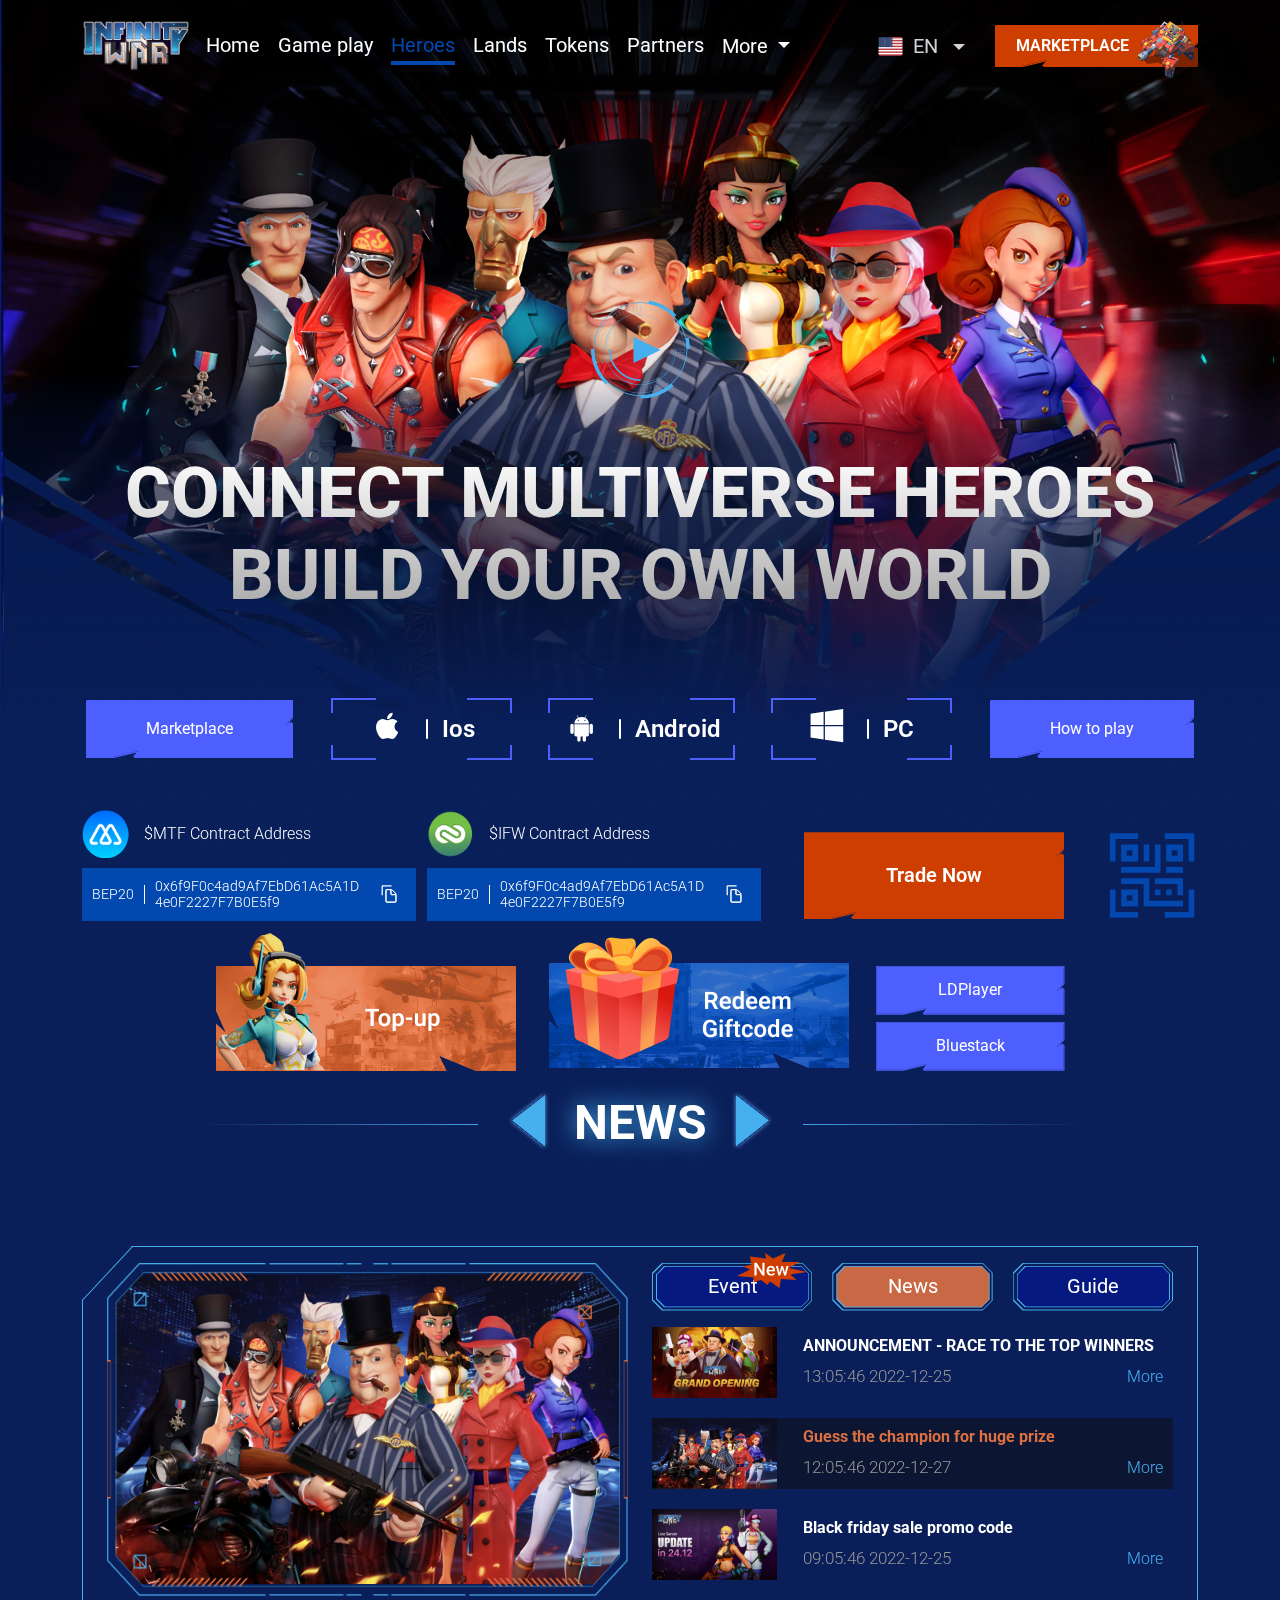
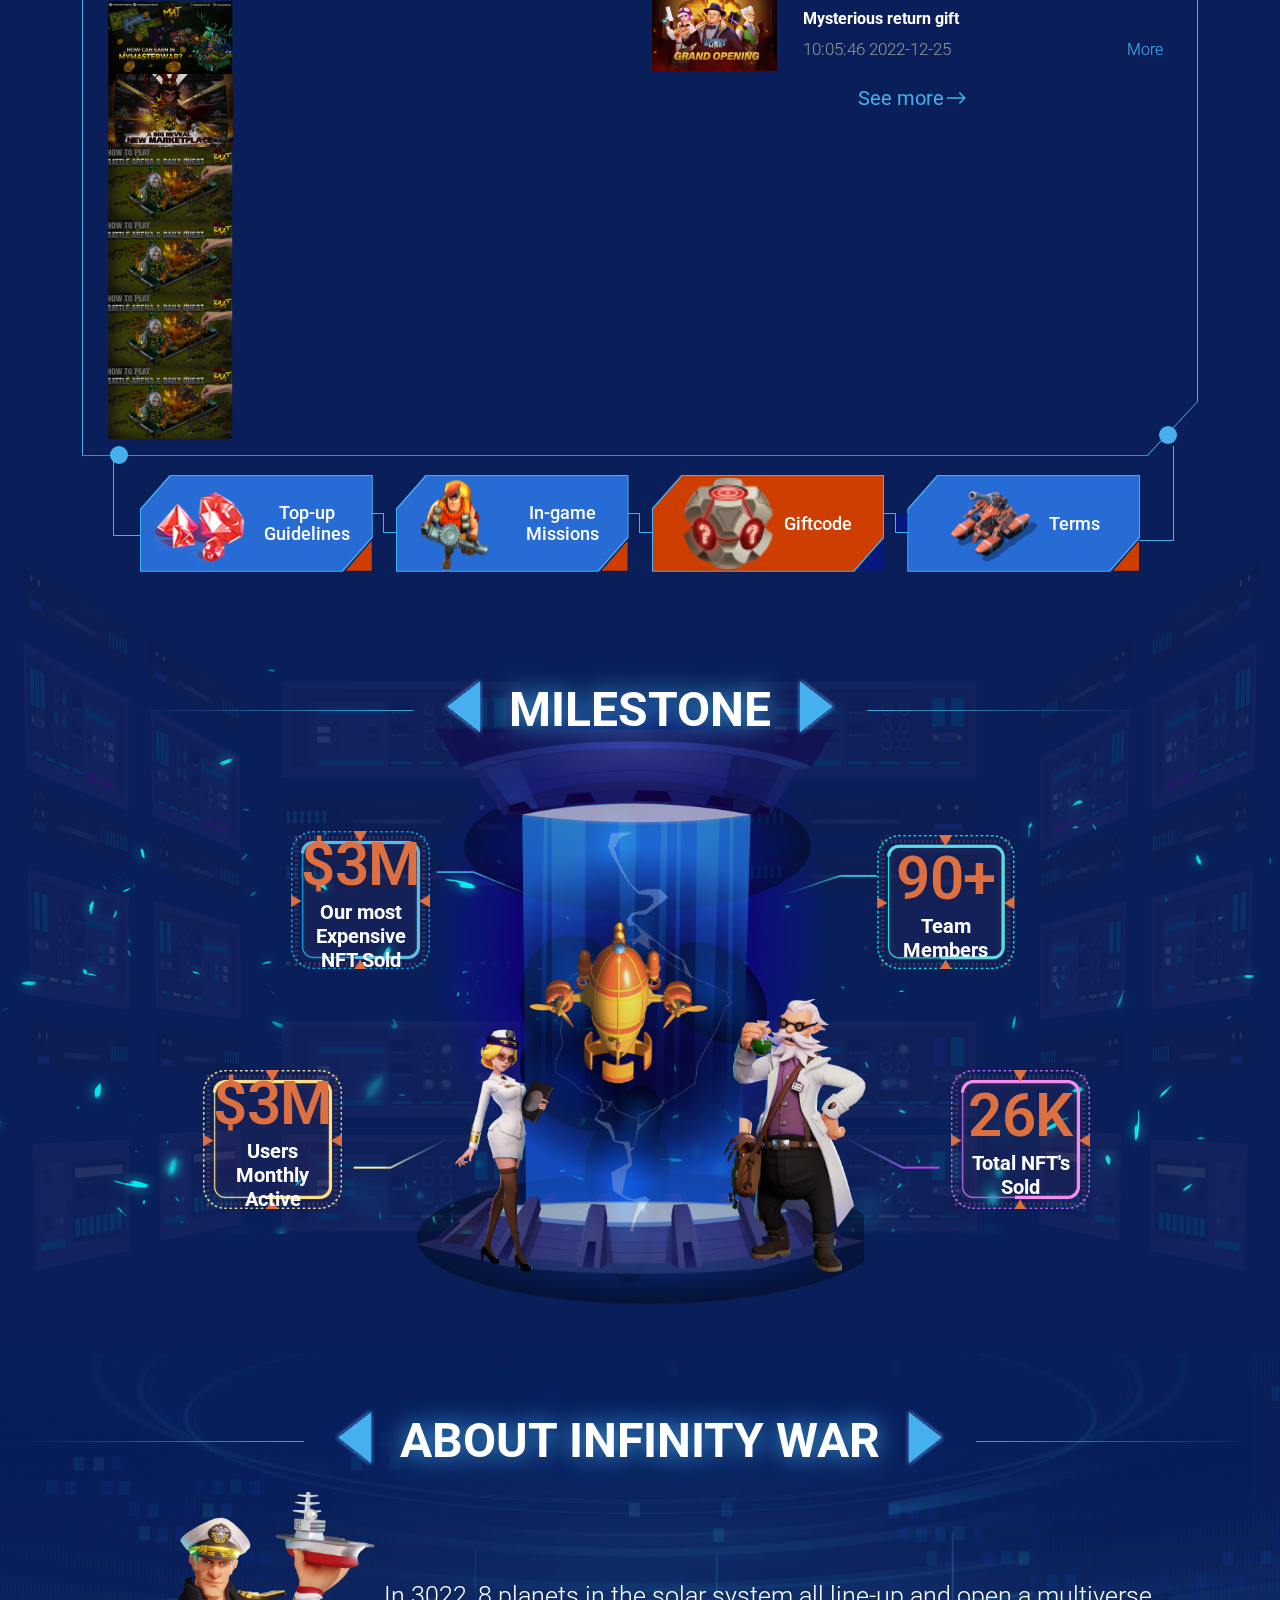
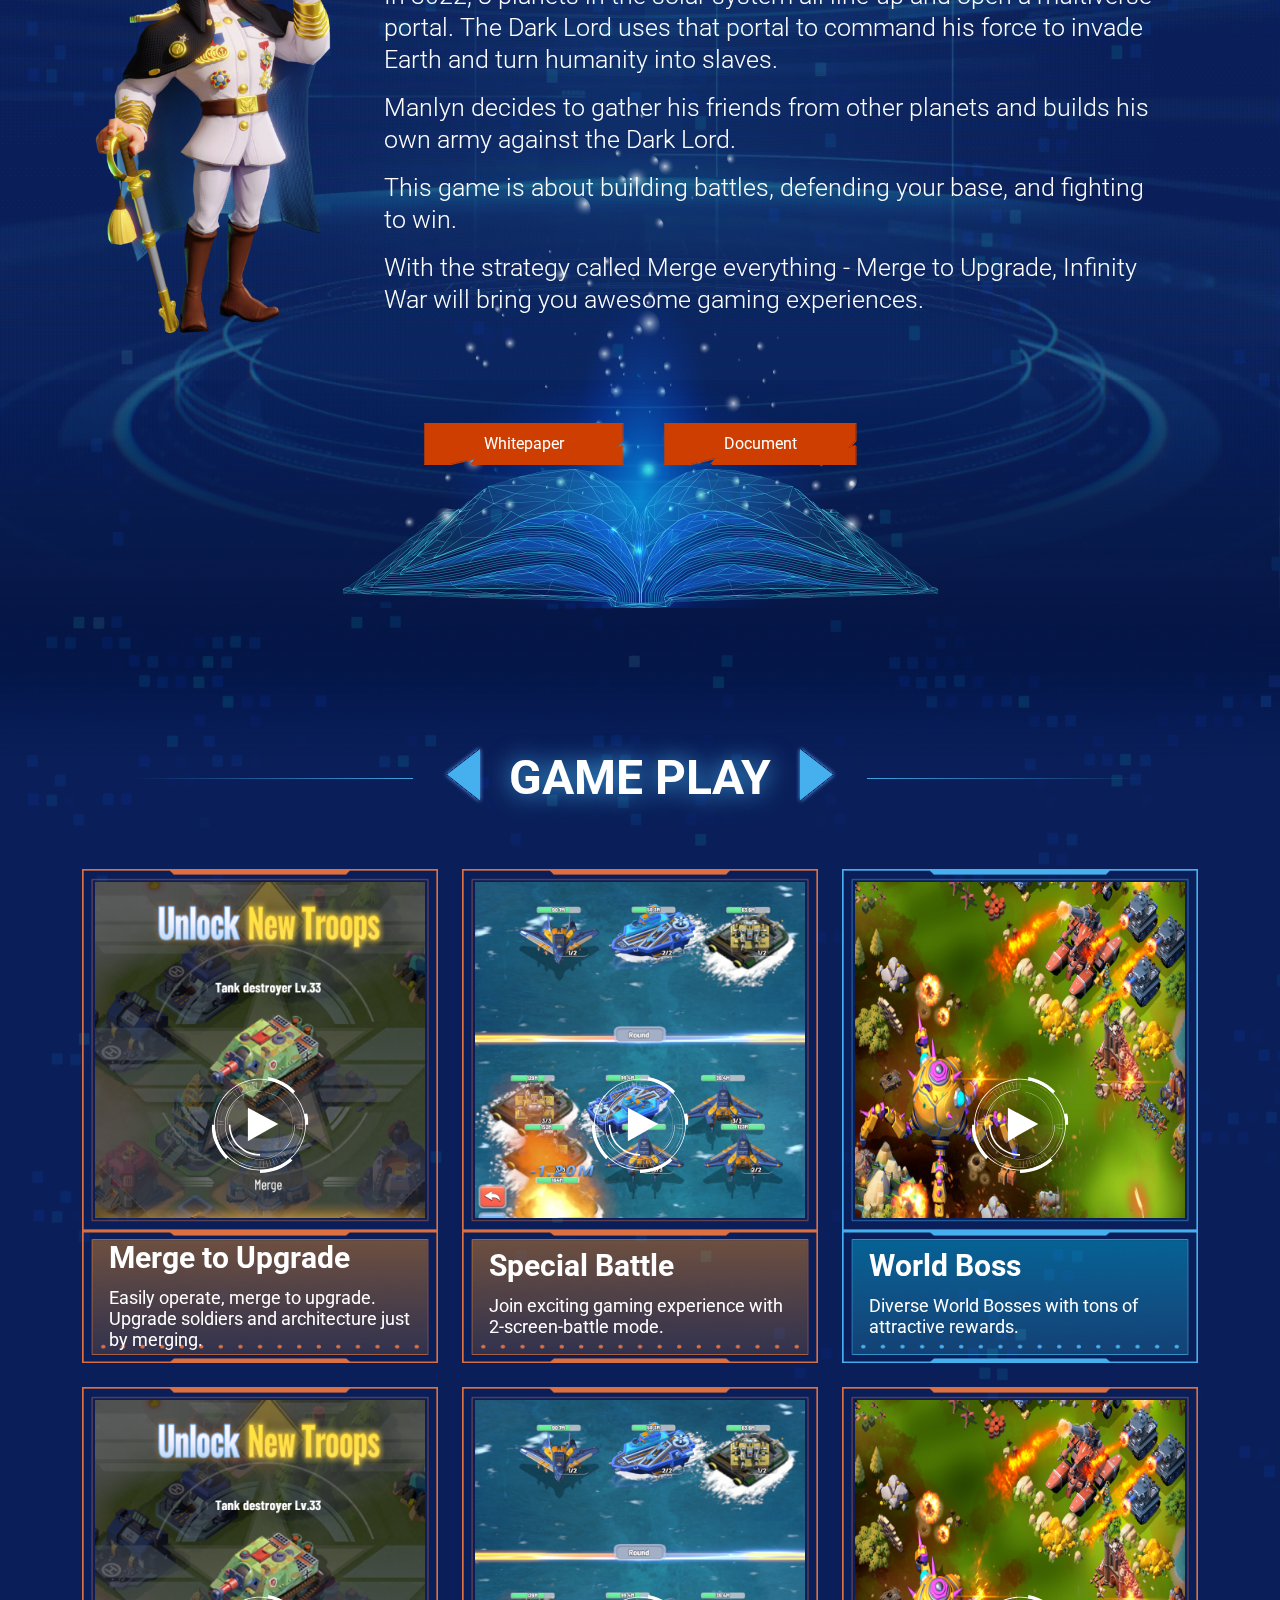
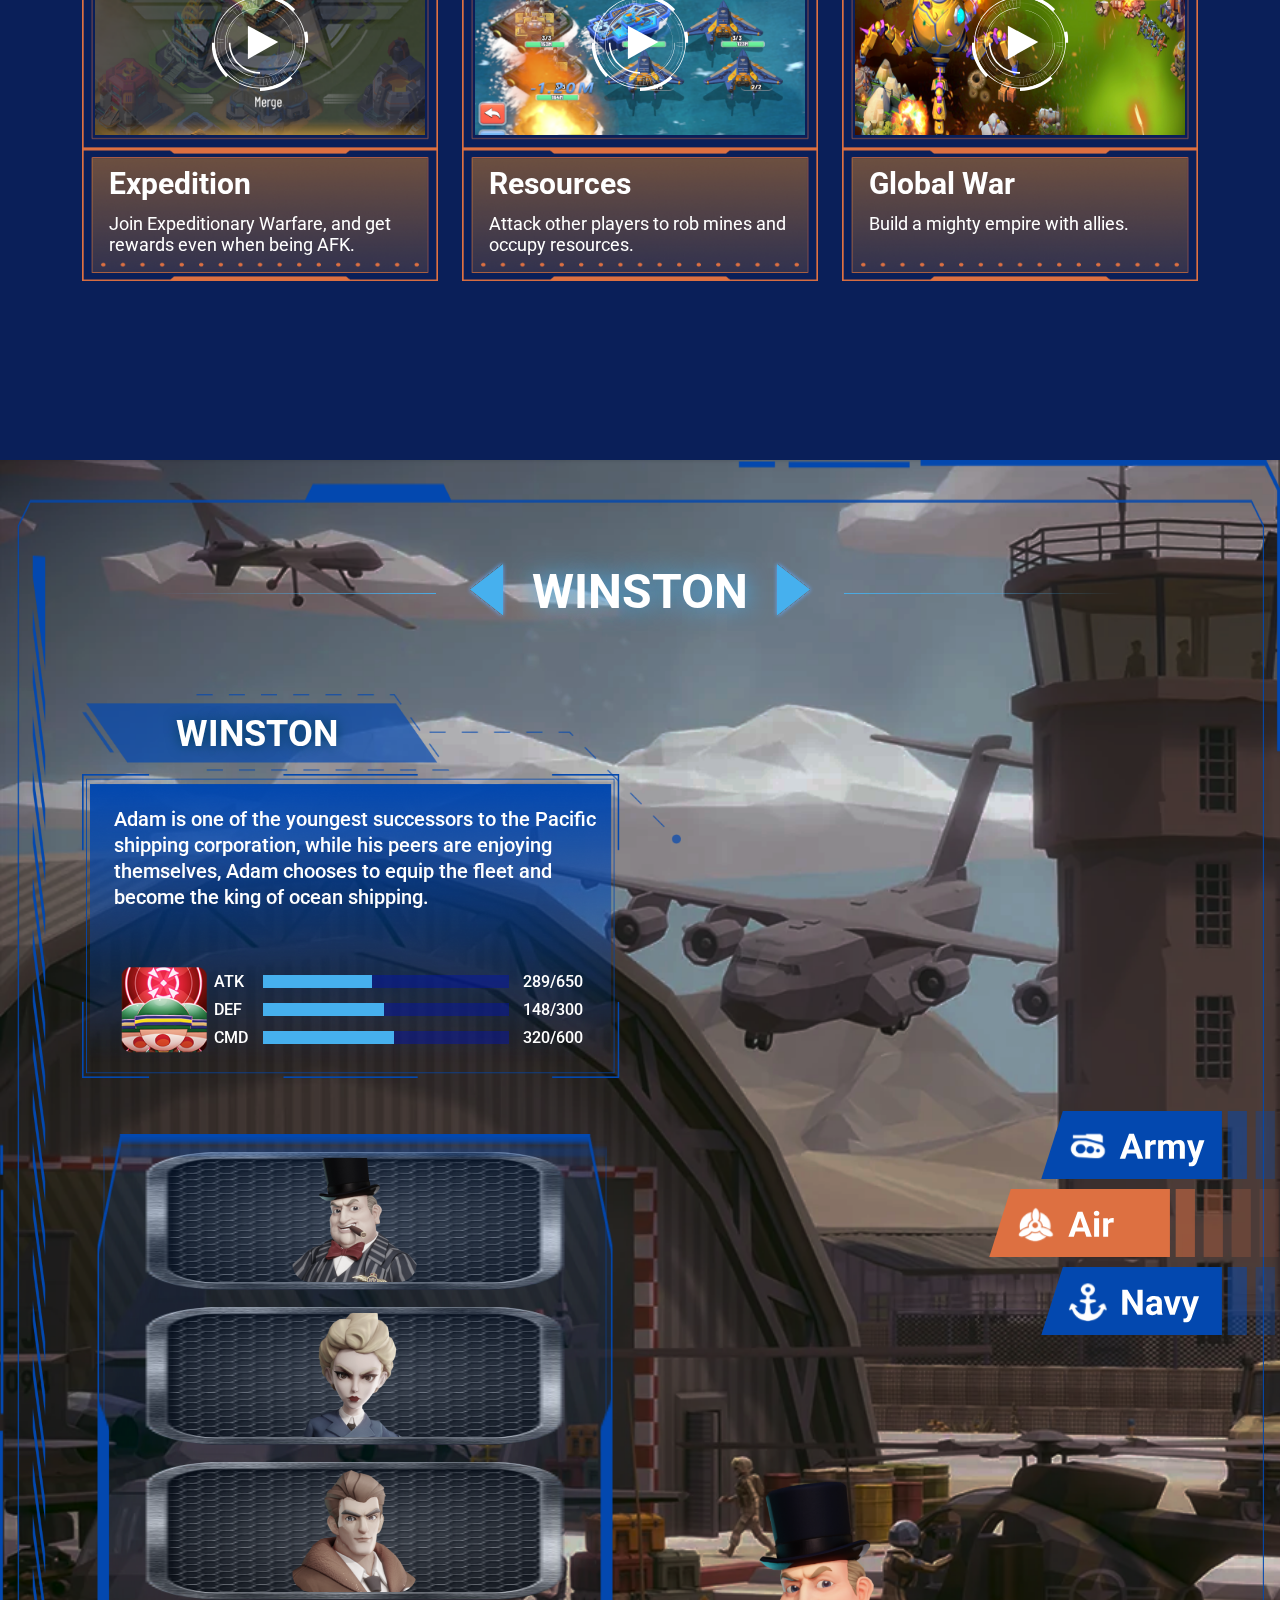
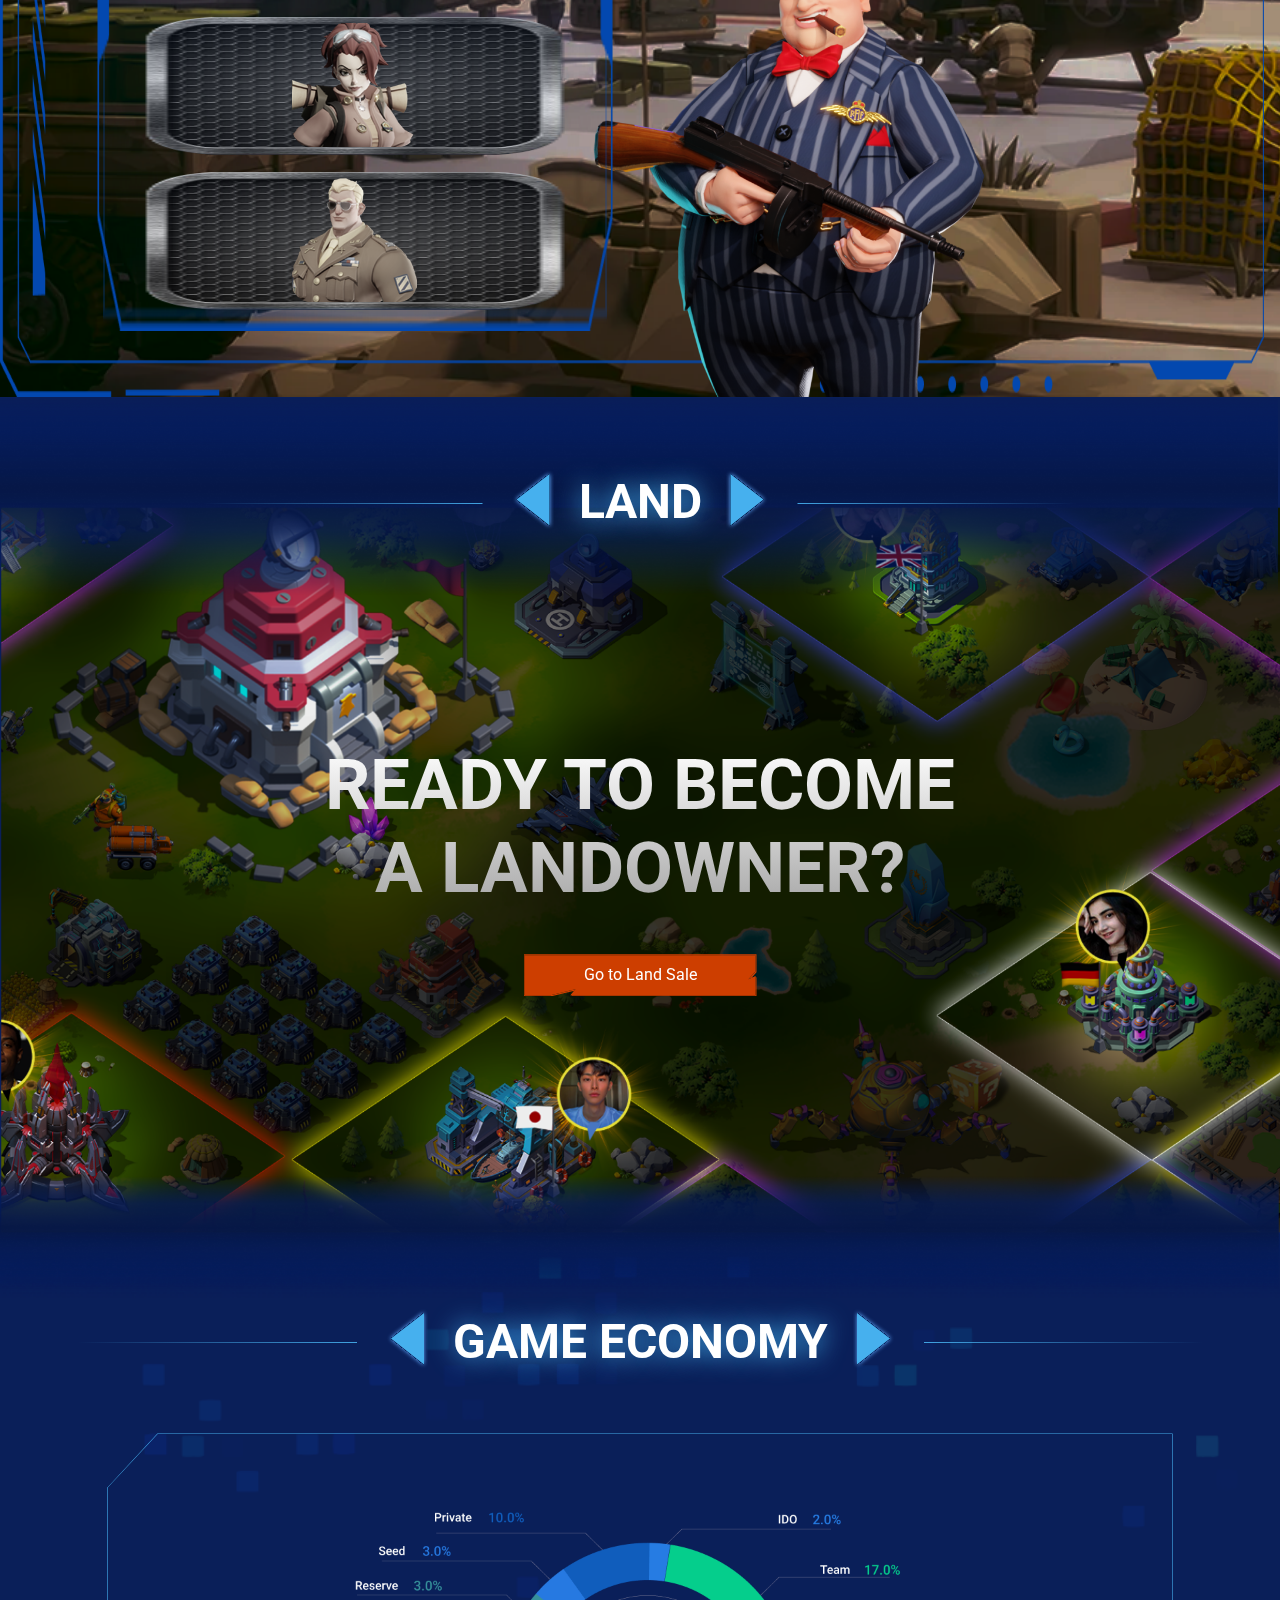
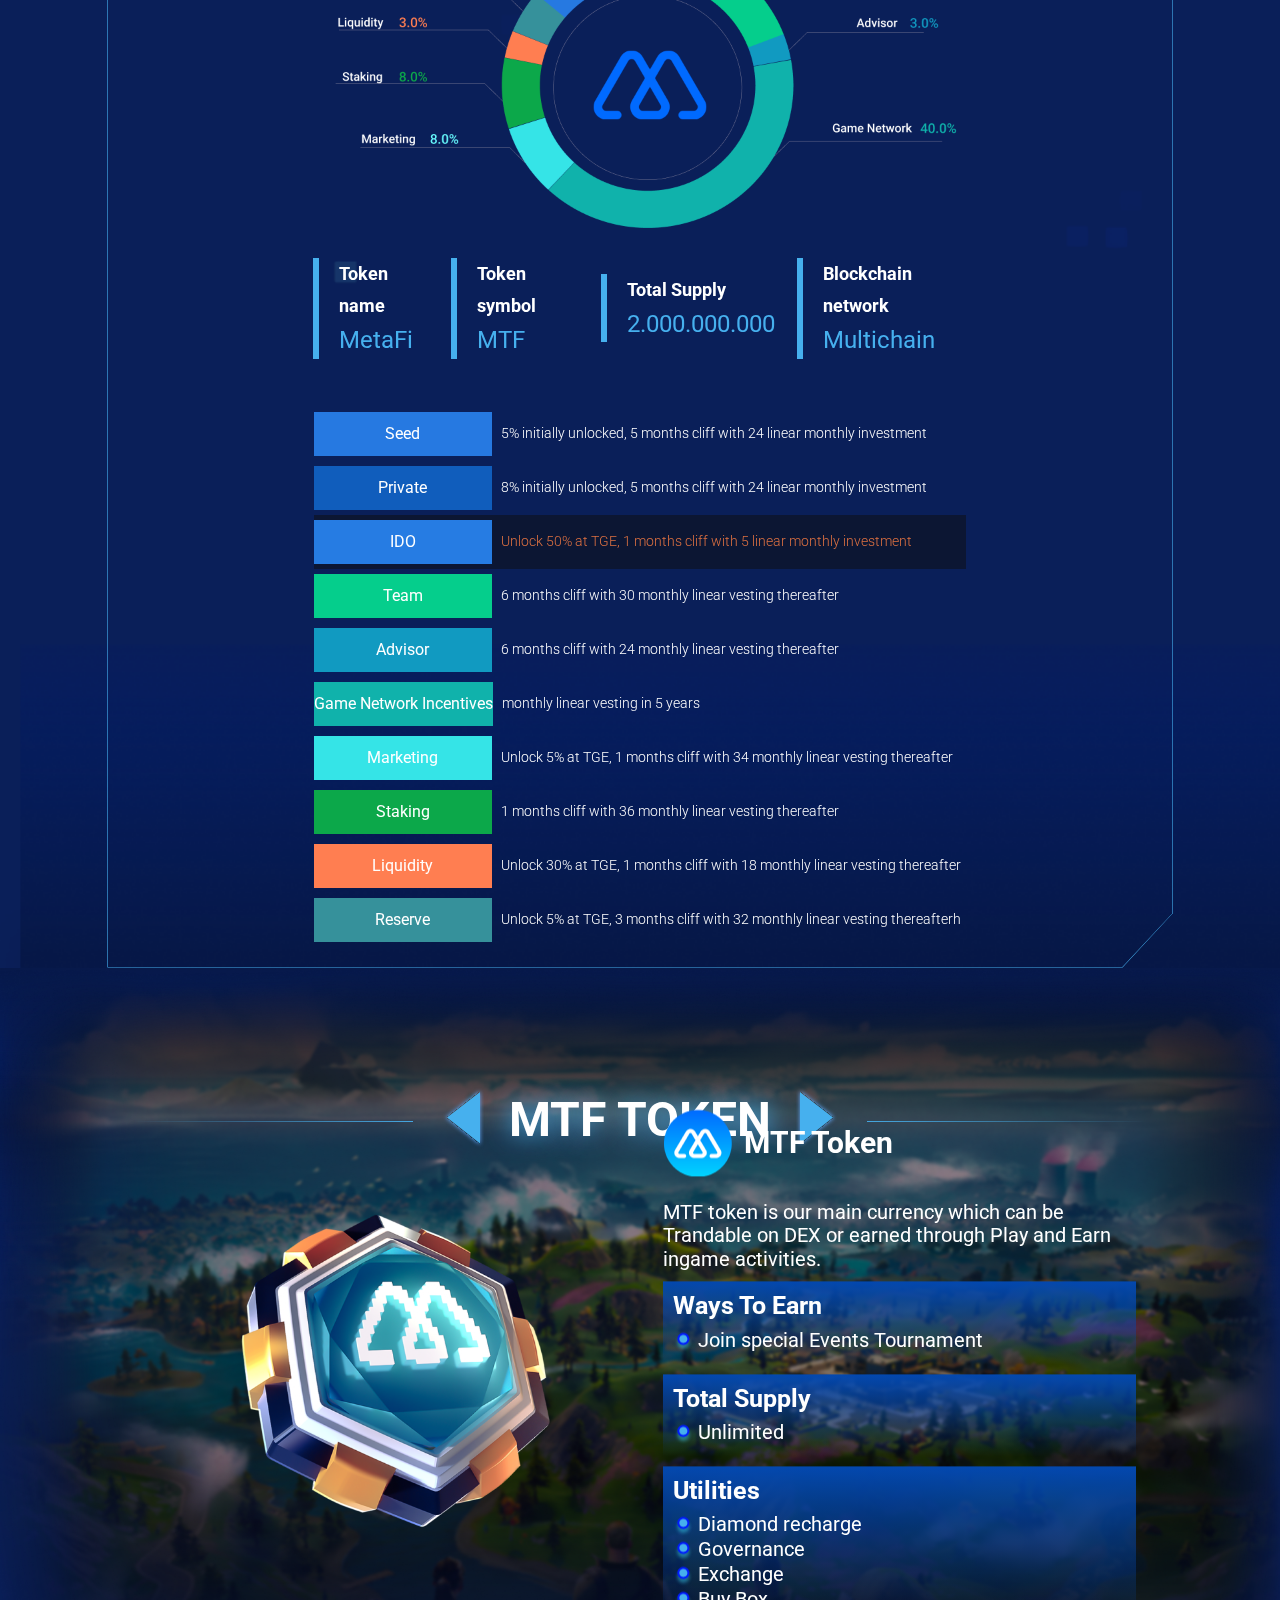
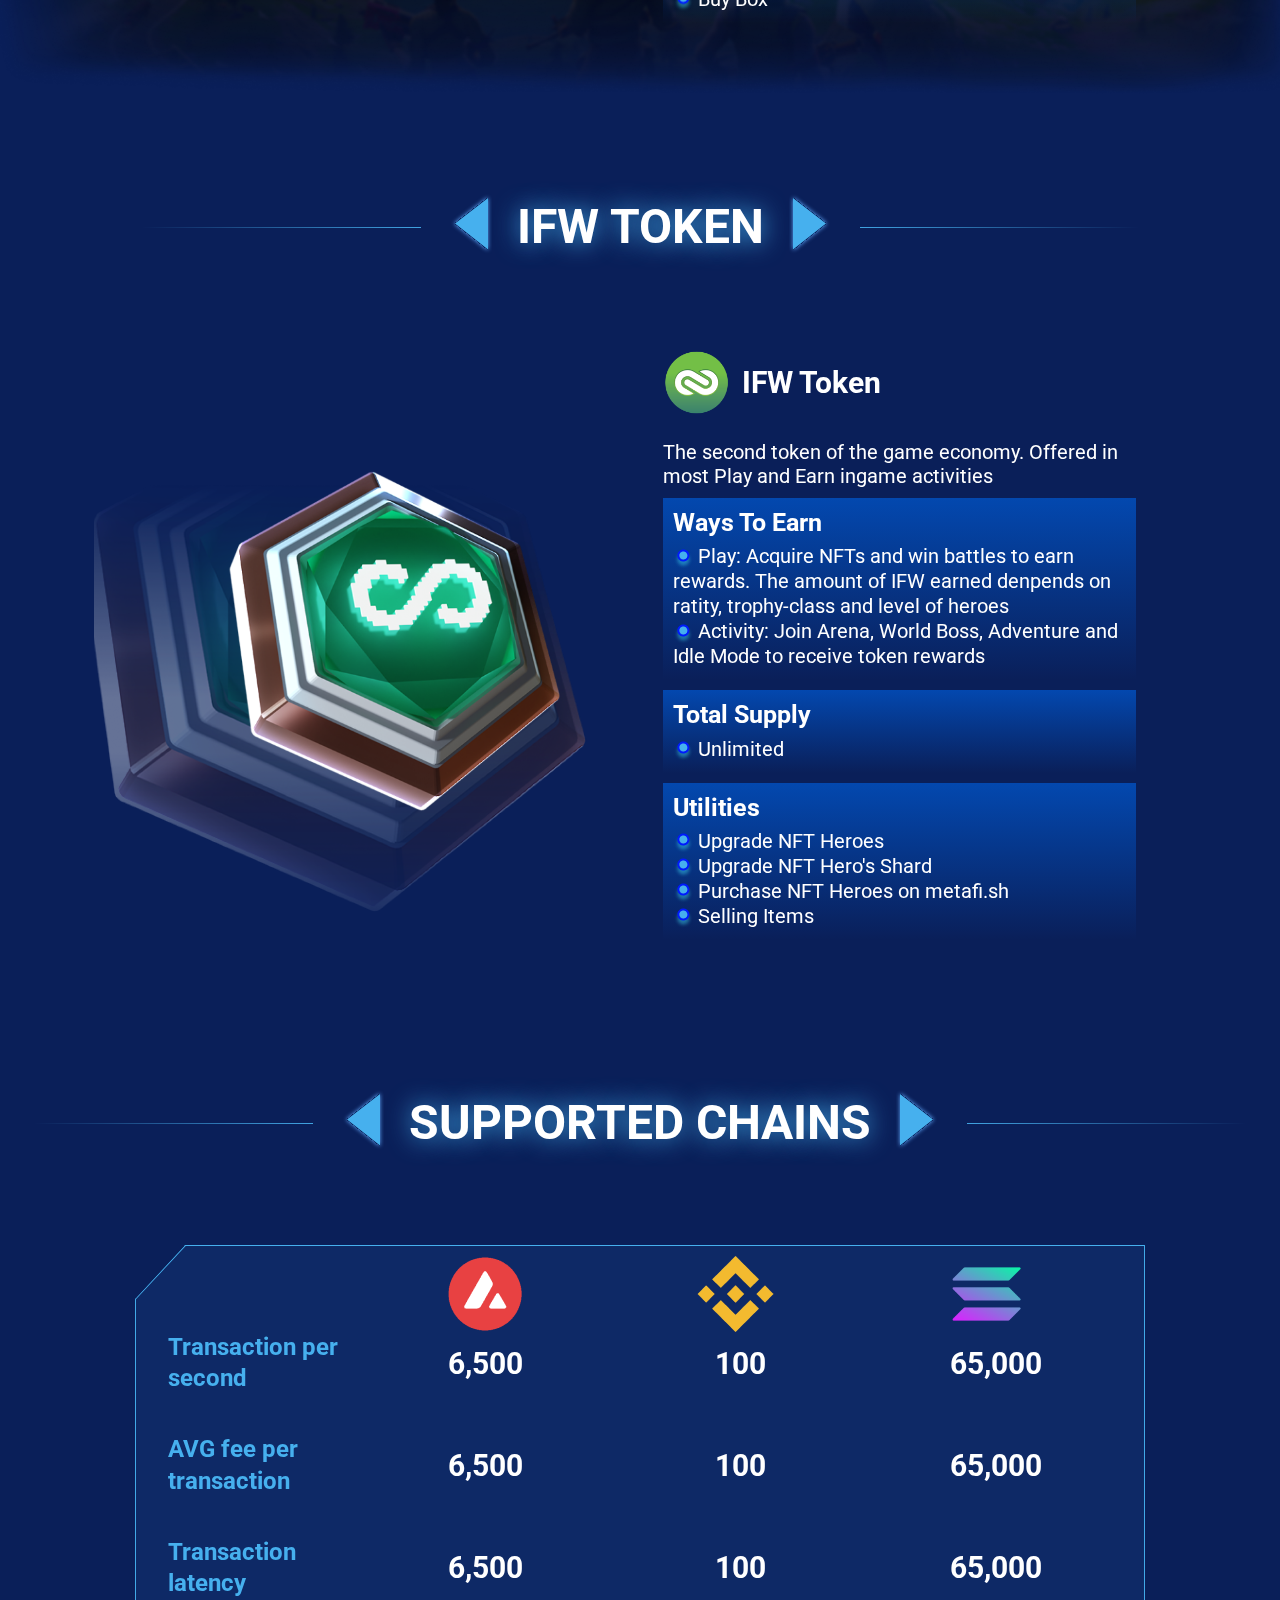
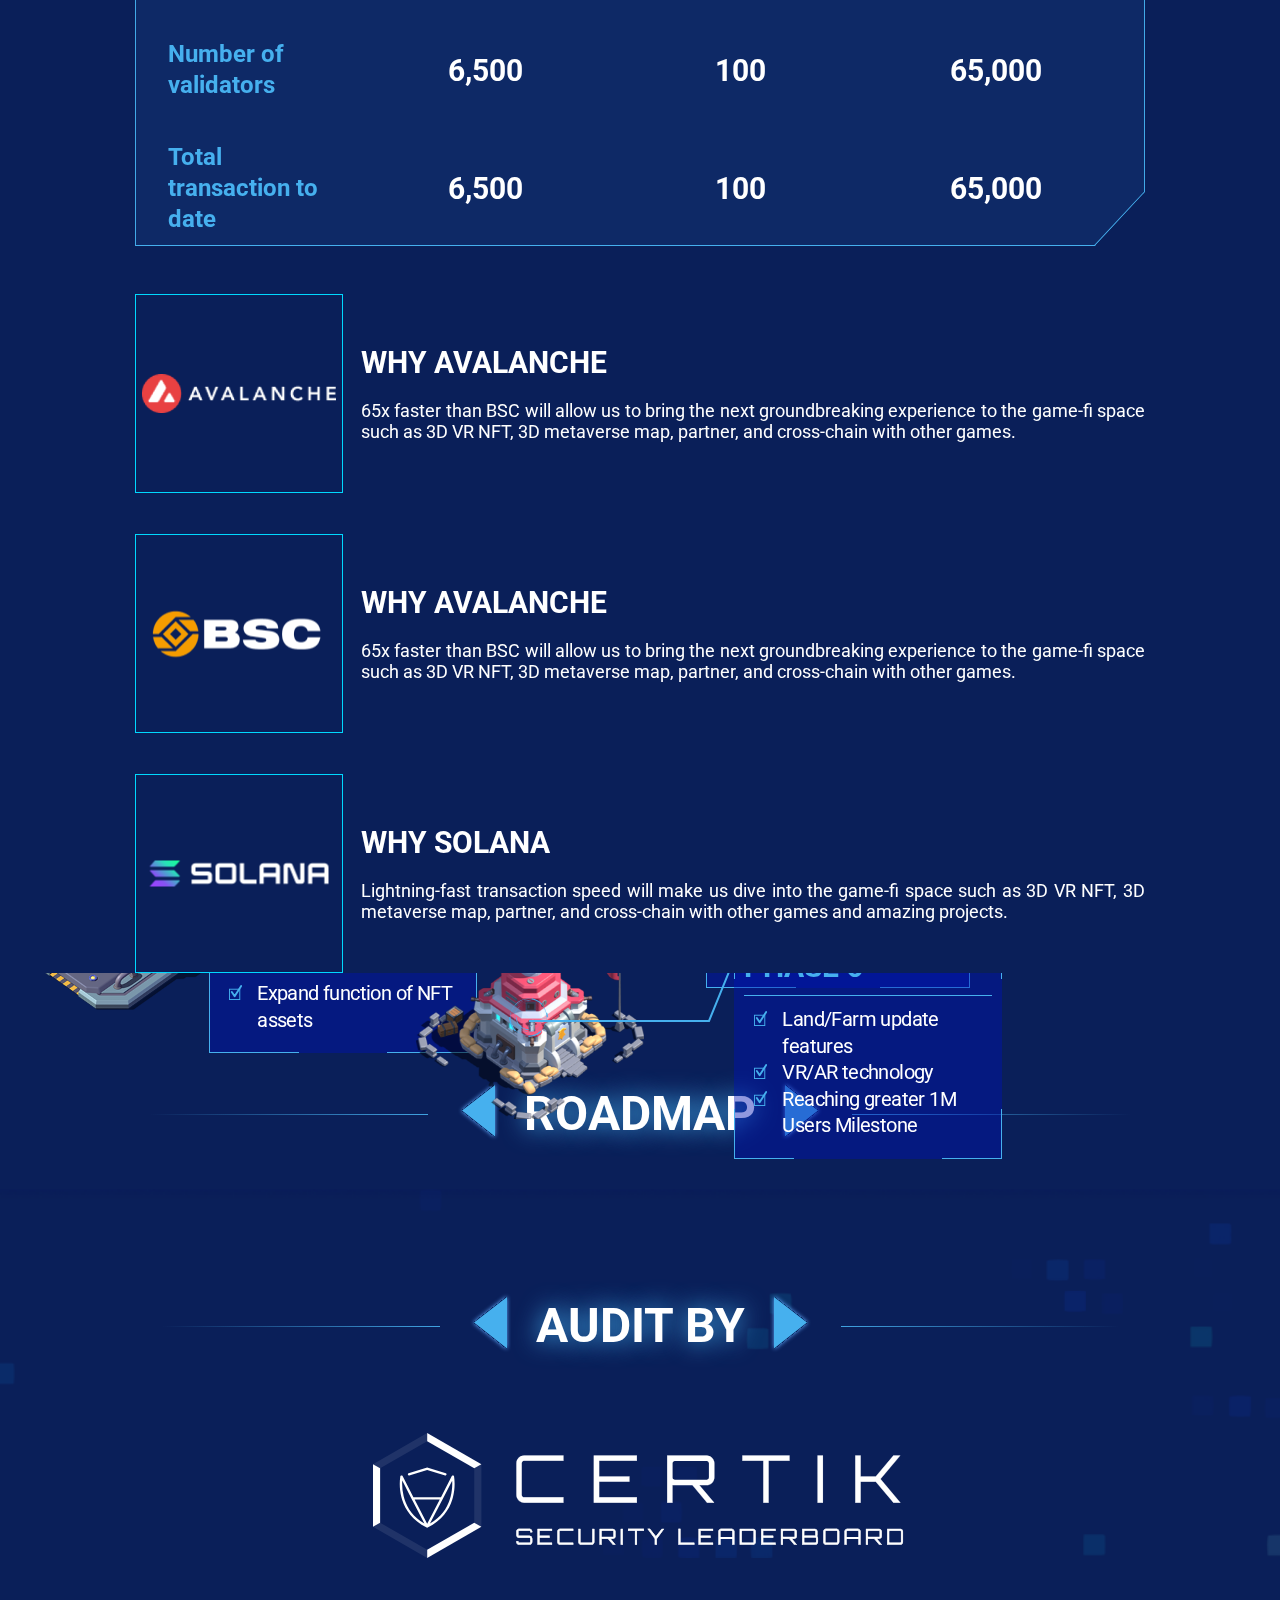
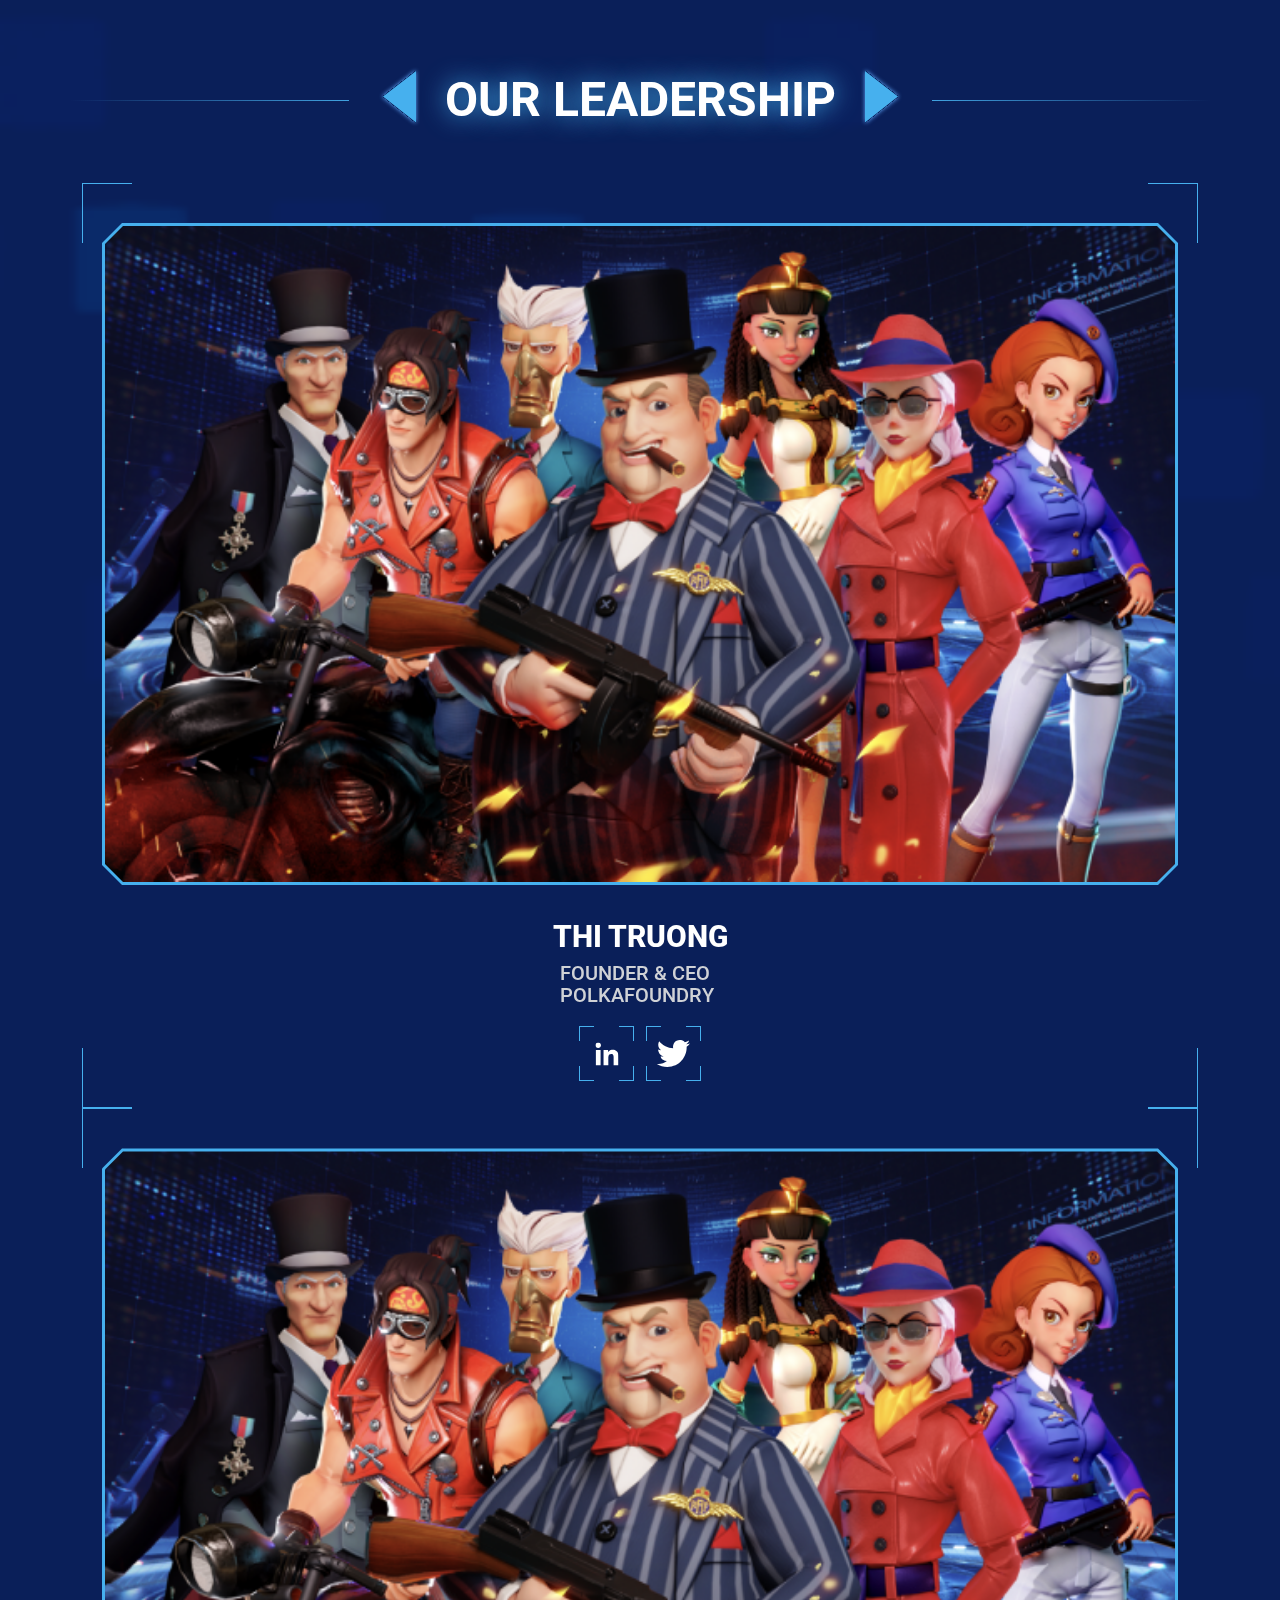
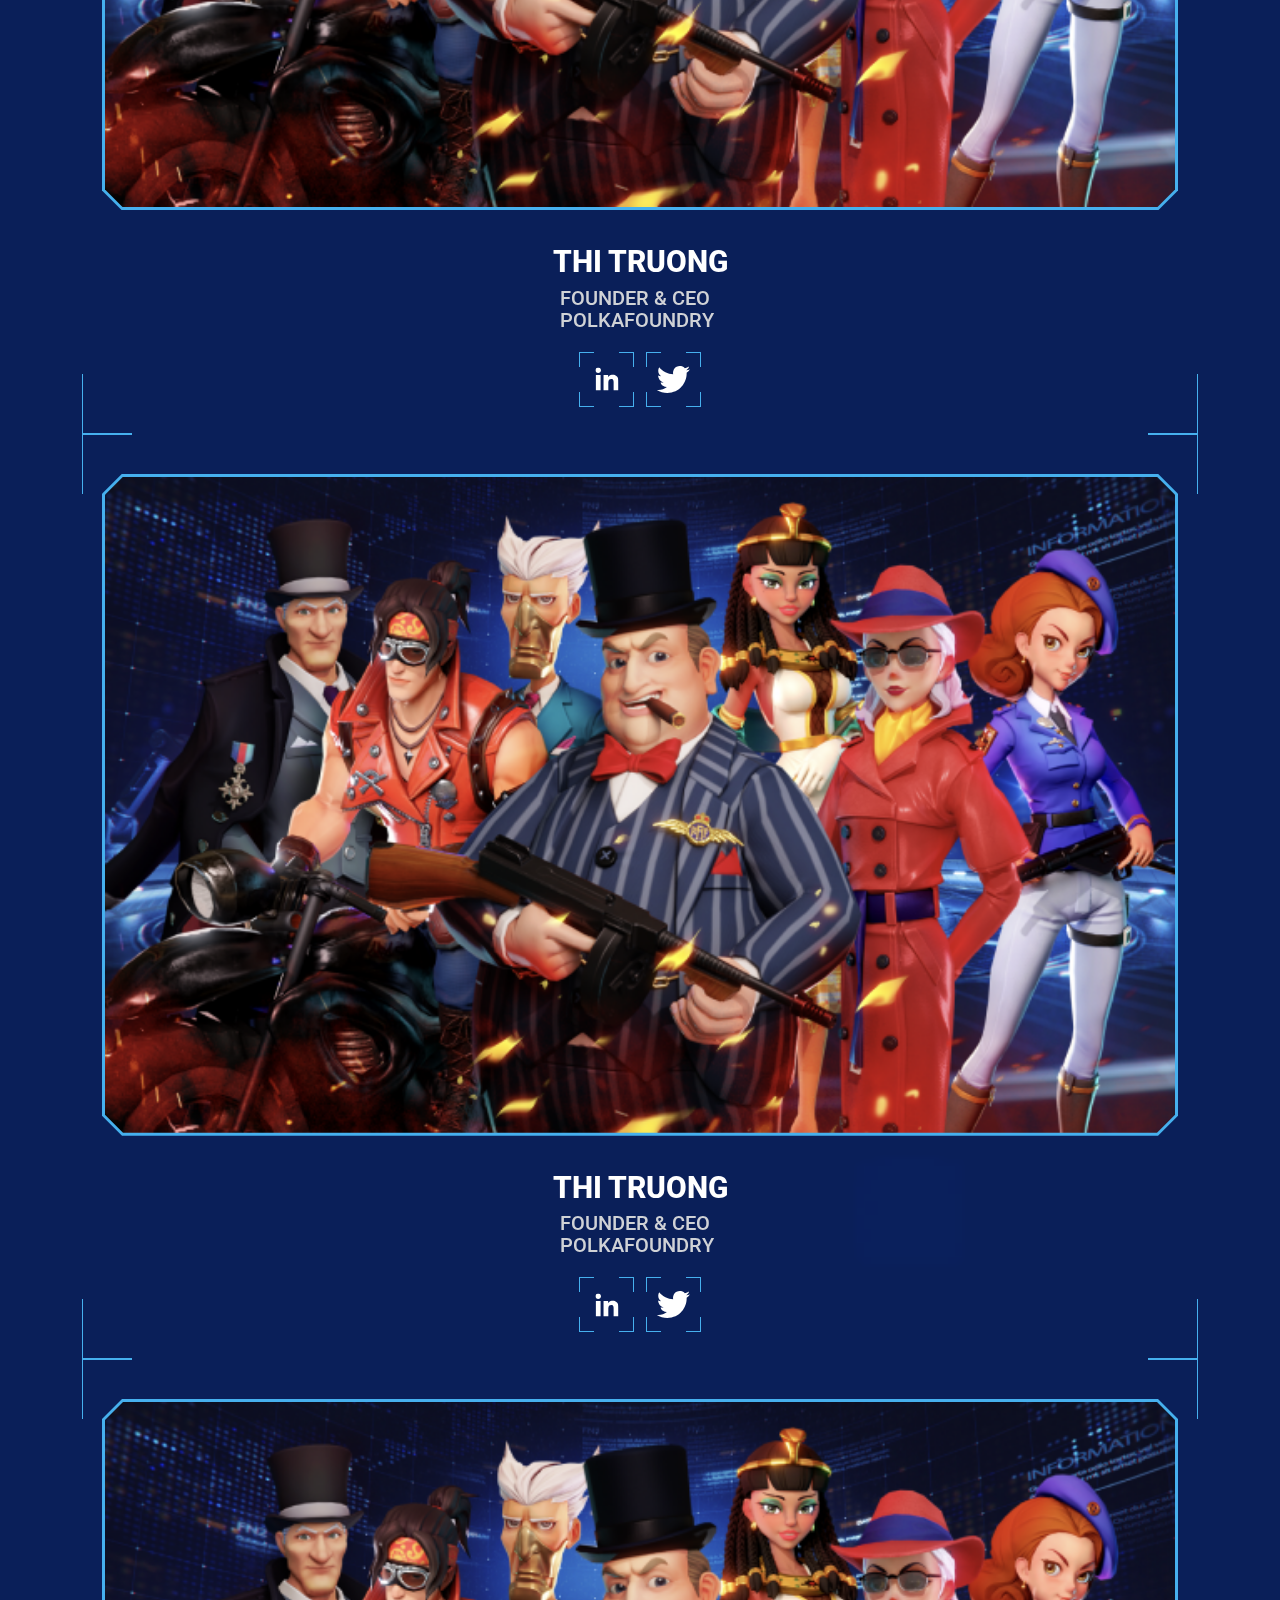
==== website/index.html @ 82a18514 "update" ====
<!DOCTYPE html>
<html lang="en">
  <head>
    <!-- Required meta tags -->
    <meta charset="utf-8" />
    <meta
      name="viewport"
      content="width=device-width, initial-scale=1, shrink-to-fit=no"
    />

    <link rel="icon" href="favicon-32x32.png" />
    <link rel="shortcut icon" href="favicon.ico" type="image/x-icon" />
    <title>Infinity War</title>
    <meta name="theme-color" content="#0041C4" />
    <link
      rel="apple-touch-icon"
      sizes="48x48"
      href="assets/icons/icon-48x48.png"
    />
    <link
      rel="apple-touch-icon"
      sizes="72x72"
      href="assets/icons/icon-72x72.png"
    />
    <link
      rel="apple-touch-icon"
      sizes="96x96"
      href="assets/icons/icon-96x96.png"
    />
    <link
      rel="apple-touch-icon"
      sizes="192x192"
      href="assets/icons/icon-192x192.png"
    />
    <link
      rel="apple-touch-icon"
      sizes="256x256"
      href="assets/icons/icon-256x256.png"
    />
    <link
      rel="apple-touch-icon"
      sizes="384x384"
      href="assets/icons/icon-384x384.png"
    />
    <link
      rel="apple-touch-icon"
      sizes="512x512"
      href="assets/icons/icon-512x512.png"
    />
    <link
      rel="preconnect dns-prefetch"
      href="https://www.google-analytics.com"
    />
    <meta
      property="og:image"
      content="https://infinity-war.vercel.app/preview.png"
    />
    <meta
      name="description"
      content="Connect multiverse heroes Build your own world"
    />
    <meta property="og:title" content="Infinity War" />
    <meta
      property="og:description"
      content="Connect multiverse heroes Build your own world"
    />
    <meta property="og:type" content="website" />
    <meta name="twitter:card" content="summary" />
    <meta name="twitter:creator" content="Infinity War Team" />
    <meta name="twitter:title" content="Infinity War" />
    <meta
      name="twitter:description"
      content="Connect multiverse heroes Build your own world"
    />
    <link
      rel="stylesheet"
      href="https://cdn.jsdelivr.net/npm/bootstrap@5.3.3/dist/css/bootstrap.min.css"
    />
    <link rel="stylesheet" href="assets/plugins/slick/slick.css" />
    <link rel="stylesheet" href="assets/plugins/slick/slick-theme.css" />
    <link rel="stylesheet" href="assets/css/style.css" />
  </head>

  <body data-bs-theme="dark">
    <!-- HEADER -->
    <header class="iw-header">
      <div class="container">
        <div class="iw-header-inner">
          <a href="#" class="iw-header-logo">
            <img src="assets/images/logo.png" alt="Infinitywar" />
          </a>
          <div class="iw-header-menu" id="header-menu">
            <ul>
              <a href="#" class="iw-header-logo">
                <img src="assets/images/logo.png" alt="Infinitywar" />
              </a>
              <li><a href="#">Home</a></li>
              <li><a href="#">Game play</a></li>
              <li><a href="#" class="active">Heroes</a></li>
              <li><a href="#">Lands</a></li>
              <li><a href="#">Tokens</a></li>
              <li><a href="#">Partners</a></li>
              <li>
                <div class="dropdown">
                  <button
                    class="btn dropdown-toggle"
                    type="button"
                    data-bs-toggle="dropdown"
                    aria-expanded="false"
                  >
                    More
                  </button>
                  <ul class="dropdown-menu">
                    <li><a class="dropdown-item" href="#">Action</a></li>
                    <li>
                      <a class="dropdown-item" href="#">Another action</a>
                    </li>
                    <li>
                      <a class="dropdown-item" href="#">Something else here</a>
                    </li>
                  </ul>
                </div>
              </li>
            </ul>
          </div>

          <div class="iw-header-right">
            <div class="dropdown iw-header-language">
              <button
                class="btn dropdown-toggle"
                type="button"
                data-bs-toggle="dropdown"
                aria-expanded="false"
              >
                <img src="assets/images/icons/en.png" alt="en" />
                <span>EN</span>
              </button>
              <ul class="dropdown-menu">
                <li><a class="dropdown-item" href="#">Action</a></li>
                <li>
                  <a class="dropdown-item" href="#">Another action</a>
                </li>
                <li>
                  <a class="dropdown-item" href="#">Something else here</a>
                </li>
              </ul>
            </div>
            <a href="#" class="btn btn-warning iw-header-marketplace">
              <span>Marketplace</span>
              <img src="assets/images/button-dc.png" alt="" />
            </a>

            <div class="menu-toggle" id="header-menu-btn">
              <img src="assets/images/icons/menu.svg" alt="toggle" />
            </div>
          </div>
        </div>
      </div>
    </header>

    <!-- BANNER -->
    <section class="iw-banner">
      <div id="bg-banner" class="w-100">
        <img src="assets/images/banner.png" alt="" class="w-100 bg-desktop" />
        <img src="assets/images/background/banner-mb.png" alt="" class="w-100 bg-mobile" />
      </div>
      <div class="iw-banner-inner">
        <div class="container">
          <button type="button">
            <svg
              width="121"
              height="120"
              viewBox="0 0 121 120"
              fill="none"
              xmlns="http://www.w3.org/2000/svg"
            >
              <g clip-path="url(#clip0_462_3385)">
                <path
                  d="M60.4399 116.85C49.1051 116.85 38.0248 113.489 28.6002 107.192C19.1756 100.894 11.83 91.9436 7.49237 81.4716C3.15471 70.9996 2.01979 59.4764 4.2311 48.3594C6.44242 37.2423 11.9007 27.0307 19.9156 19.0157C27.9306 11.0008 38.1422 5.54252 49.2593 3.3312C60.3763 1.11988 71.8995 2.25481 82.3715 6.59247C92.8435 10.9301 101.794 18.2757 108.091 27.7003C114.389 37.1249 117.75 48.2052 117.75 59.54C117.731 74.7339 111.687 89.3001 100.944 100.044C90.2 110.788 75.6338 116.831 60.4399 116.85ZM60.4399 3.23001C49.3028 3.23001 38.4159 6.53253 29.1557 12.72C19.8956 18.9074 12.6782 27.7018 8.41625 37.9911C4.15428 48.2804 3.03916 59.6025 5.21189 70.5255C7.38462 81.4486 12.7476 91.4821 20.6227 99.3572C28.4978 107.232 38.5313 112.595 49.4544 114.768C60.3774 116.941 71.6995 115.826 81.9888 111.564C92.2781 107.302 101.073 100.084 107.26 90.8242C113.447 81.564 116.75 70.6771 116.75 59.54C116.734 44.6105 110.796 30.2971 100.24 19.7404C89.6828 9.18363 75.3694 3.24589 60.4399 3.23001Z"
                  fill="currentColor"
                />
                <path
                  d="M18.12 102.69C12.377 97.0678 7.8156 90.3544 4.70388 82.9443C1.59216 75.5342 -0.00711537 67.577 2.37967e-05 59.54H4.00002C3.97392 68.2391 5.98058 76.8239 9.86002 84.61C12.6702 90.2688 16.4086 95.4167 20.92 99.84L18.12 102.69Z"
                  fill="currentColor"
                />
                <path
                  d="M60.4399 120V116C74.3862 116.016 87.8407 110.848 98.1899 101.5L100.87 104.5C89.7836 114.505 75.3731 120.029 60.4399 120Z"
                  fill="currentColor"
                />
                <path
                  d="M120.88 59.5402H116.88C116.882 56.5601 116.651 53.5844 116.19 50.6402C115.96 49.2202 115.68 47.7902 115.35 46.4002L119.24 45.4702C119.59 46.9702 119.9 48.4702 120.14 50.0202C120.633 53.1696 120.88 56.3525 120.88 59.5402Z"
                  fill="currentColor"
                />
                <path
                  d="M101.37 20.67C98.7919 17.9629 95.955 15.5145 92.9 13.36C86.1364 8.56905 78.3875 5.35058 70.22 3.94L70.91 0C79.6586 1.51755 87.9595 4.96431 95.21 10.09C98.4801 12.3958 101.515 15.0185 104.27 17.92L101.37 20.67Z"
                  fill="currentColor"
                />
                <path
                  d="M60.44 113.29C49.8092 113.29 39.4172 110.138 30.5781 104.232C21.7389 98.3254 14.8497 89.9308 10.7814 80.1093C6.71323 70.2878 5.6488 59.4804 7.72276 49.054C9.79671 38.6275 14.9159 29.0501 22.433 21.5331C29.95 14.016 39.5274 8.89681 49.9539 6.82285C60.3803 4.7489 71.1877 5.81333 81.0092 9.88154C90.8307 13.9497 99.2253 20.839 105.131 29.6782C111.038 38.5173 114.19 48.9093 114.19 59.5401C114.174 73.7906 108.506 87.4529 98.4294 97.5295C88.3528 107.606 74.6905 113.274 60.44 113.29ZM60.44 6.00006C49.8587 6.00006 39.515 9.13778 30.717 15.0164C21.9189 20.8951 15.0617 29.2507 11.0124 39.0265C6.96312 48.8023 5.90364 59.5594 7.96795 69.9374C10.0323 80.3154 15.1276 89.8482 22.6098 97.3303C30.0919 104.812 39.6246 109.908 50.0026 111.972C60.3806 114.036 71.1377 112.977 80.9135 108.928C90.6894 104.878 99.0449 98.0211 104.924 89.2231C110.802 80.425 113.94 70.0814 113.94 59.5001C113.924 45.3159 108.282 31.7171 98.2526 21.6874C88.2229 11.6576 74.6242 6.01594 60.44 6.00006Z"
                  fill="currentColor"
                />
                <path
                  d="M60.44 100.74V100.49C68.5533 100.5 76.4871 98.1023 83.2372 93.6009C89.9872 89.0996 95.2501 82.6968 98.3595 75.203C101.469 67.7092 102.285 59.4613 100.705 51.5034C99.1242 43.5455 95.2183 36.2355 89.4813 30.4985C83.7444 24.7615 76.4343 20.8556 68.4764 19.2752C60.5185 17.6948 52.2707 18.511 44.7769 21.6204C37.2831 24.7298 30.8802 29.9926 26.3789 36.7427C21.8776 43.4927 19.4801 51.4266 19.49 59.5398H19.24C19.238 51.3884 21.6535 43.4195 26.181 36.641C30.7084 29.8625 37.1444 24.579 44.675 21.4587C52.2055 18.3384 60.4923 17.5214 68.4872 19.1112C76.4821 20.701 83.8259 24.626 89.5899 30.39C95.3538 36.1539 99.2789 43.4977 100.869 51.4926C102.458 59.4875 101.641 67.7743 98.5212 75.3048C95.4008 82.8354 90.1173 89.2714 83.3388 93.7989C76.5603 98.3263 68.5914 100.742 60.44 100.74Z"
                  fill="currentColor"
                />
                <path
                  d="M60.4401 98.37C50.1467 98.3568 40.2789 94.2612 33.0013 86.9818C25.7237 79.7023 21.6307 69.8334 21.6201 59.54H23.6201C23.6307 69.303 27.513 78.6632 34.4155 85.5676C41.318 92.4719 50.6772 96.3568 60.4401 96.37V98.37Z"
                  fill="currentColor"
                />
                <g style="mix-blend-mode: screen" opacity="0.04">
                  <path
                    d="M60.4401 59.54H110.06C110.063 67.8201 107.995 75.9694 104.042 83.2453C100.09 90.5212 94.38 96.6924 87.4321 101.197C80.4843 105.701 72.5198 108.395 64.2644 109.033C56.009 109.671 47.7251 108.233 40.1676 104.85C32.6101 101.467 26.0193 96.247 20.9957 89.665C15.9722 83.0829 12.6756 75.3484 11.4065 67.1662C10.1373 58.984 10.9358 50.6142 13.7293 42.8196C16.5229 35.025 21.2225 28.0534 27.4001 22.54L60.4401 59.54Z"
                    fill="currentColor"
                  />
                </g>
                <g style="mix-blend-mode: screen" opacity="0.08">
                  <path
                    d="M60.4401 109.66C50.5273 109.66 40.8371 106.72 32.5949 101.213C24.3527 95.7059 17.9287 87.8783 14.1352 78.72C10.3418 69.5618 9.34924 59.4843 11.2831 49.762C13.217 40.0397 17.9905 31.1092 24.9999 24.0998C32.0093 17.0903 40.9398 12.3169 50.6622 10.383C60.3845 8.44909 70.462 9.44164 79.6202 13.2351C88.7784 17.0286 96.6061 23.4526 102.113 31.6948C107.621 39.937 110.56 49.6271 110.56 59.5399C110.544 72.8277 105.259 85.5667 95.8627 94.9626C86.4669 104.358 73.7279 109.644 60.4401 109.66ZM60.4401 10.4199C50.7251 10.4199 41.2282 13.3008 33.1505 18.6982C25.0727 24.0955 18.7769 31.767 15.0591 40.7425C11.3414 49.718 10.3686 59.5944 12.2639 69.1228C14.1592 78.6511 18.8375 87.4035 25.707 94.273C32.5766 101.143 41.3289 105.821 50.8573 107.716C60.3856 109.611 70.262 108.639 79.2375 104.921C88.213 101.203 95.8845 94.9073 101.282 86.8296C106.679 78.7518 109.56 69.255 109.56 59.5399C109.544 46.5174 104.364 34.0327 95.1556 24.8244C85.9473 15.616 73.4627 10.4358 60.4401 10.4199Z"
                    fill="currentColor"
                  />
                </g>
                <path
                  d="M60.5701 5.91016H60.3201V13.9202H60.5701V5.91016Z"
                  fill="currentColor"
                />
                <path
                  d="M60.5701 105.15H60.3201V113.16H60.5701V105.15Z"
                  fill="currentColor"
                />
                <path
                  d="M56.3399 14.1099L55.6399 6.12986L55.8899 6.10986L56.5899 14.0899L56.3399 14.1099Z"
                  fill="currentColor"
                />
                <path
                  d="M64.99 112.97L64.29 104.99L64.54 104.97L65.24 112.95L64.99 112.97Z"
                  fill="currentColor"
                />
                <path
                  d="M52.4 14.64L51.01 6.74996L51.25 6.70996L52.64 14.6L52.4 14.64Z"
                  fill="currentColor"
                />
                <path
                  d="M69.63 112.37L68.24 104.48L68.48 104.44L69.88 112.33L69.63 112.37Z"
                  fill="currentColor"
                />
                <path
                  d="M48.5199 15.51L46.4399 7.76996L46.6799 7.70996L48.7599 15.45L48.5199 15.51Z"
                  fill="currentColor"
                />
                <path
                  d="M74.1999 111.37L72.1299 103.63L72.3699 103.57L74.4399 111.31L74.1999 111.37Z"
                  fill="currentColor"
                />
                <path
                  d="M44.72 16.7201L41.98 9.1901L42.22 9.1001L44.96 16.6301L44.72 16.7201Z"
                  fill="currentColor"
                />
                <path
                  d="M78.6699 109.97L75.9299 102.44L76.1599 102.36L78.8999 109.89L78.6699 109.97Z"
                  fill="currentColor"
                />
                <path
                  d="M37.8926 10.8851L37.666 10.9907L41.0512 18.2502L41.2778 18.1446L37.8926 10.8851Z"
                  fill="currentColor"
                />
                <path
                  d="M79.8335 100.824L79.6069 100.929L82.9921 108.189L83.2187 108.083L79.8335 100.824Z"
                  fill="currentColor"
                />
                <path
                  d="M33.739 13.0273L33.5225 13.1523L37.5275 20.0892L37.744 19.9642L33.739 13.0273Z"
                  fill="currentColor"
                />
                <path
                  d="M83.3613 98.9736L83.1448 99.0986L87.1498 106.035L87.3663 105.91L83.3613 98.9736Z"
                  fill="currentColor"
                />
                <path
                  d="M29.7934 15.5397L29.5886 15.6831L34.183 22.2445L34.3878 22.1011L29.7934 15.5397Z"
                  fill="currentColor"
                />
                <path
                  d="M91.1 103.54L86.5 96.9701L86.71 96.8301L91.3 103.39L91.1 103.54Z"
                  fill="currentColor"
                />
                <path
                  d="M31.0299 24.6799L25.8799 18.5399L26.0699 18.3799L31.2199 24.5199L31.0299 24.6799Z"
                  fill="currentColor"
                />
                <path
                  d="M94.82 100.7L89.67 94.5599L89.86 94.3999L95.01 100.54L94.82 100.7Z"
                  fill="currentColor"
                />
                <path
                  d="M14.99 55.6902L7.01001 54.9902L7.03001 54.7402L15.01 55.4402L14.99 55.6902Z"
                  fill="currentColor"
                />
                <path
                  d="M113.85 64.3401L105.87 63.6401L105.89 63.3901L113.88 64.0901L113.85 64.3401Z"
                  fill="currentColor"
                />
                <path
                  d="M14.8301 59.4102H6.82007V59.6602H14.8301V59.4102Z"
                  fill="currentColor"
                />
                <path
                  d="M114.07 59.4102H106.06V59.6602H114.07V59.4102Z"
                  fill="currentColor"
                />
                <path
                  d="M60.44 103.23C48.8527 103.23 37.74 98.6271 29.5465 90.4336C21.353 82.2401 16.75 71.1274 16.75 59.5401C16.75 47.9528 21.353 36.8401 29.5465 28.6466C37.74 20.4531 48.8527 15.8501 60.44 15.8501V16.3501C51.8978 16.3501 43.5475 18.8831 36.4449 23.6289C29.3424 28.3747 23.8066 35.1201 20.5376 43.012C17.2687 50.9039 16.4134 59.588 18.0799 67.966C19.7464 76.3441 23.8598 84.0398 29.9001 90.08C35.9403 96.1203 43.636 100.234 52.014 101.9C60.3921 103.567 69.0762 102.711 76.9681 99.4425C84.86 96.1735 91.6054 90.6377 96.3512 83.5352C101.097 76.4326 103.63 68.0823 103.63 59.5401H104.13C104.117 71.1233 99.5095 82.2284 91.3189 90.419C83.1283 98.6096 72.0232 103.217 60.44 103.23Z"
                  fill="currentColor"
                />
                <path
                  class="play"
                  d="M45.3198 38.4297V80.2097L83.2598 58.7797L45.3198 38.4297Z"
                  fill="currentColor"
                />
              </g>
              <defs>
                <clipPath id="clip0_462_3385">
                  <rect width="120.88" height="119.98" fill="white" />
                </clipPath>
              </defs>
            </svg>
          </button>
          <img src="assets/images/logo.png" alt="" class="logo-banner"/>
          <h1>
            <span>Connect <br/>multiverse heroes</span>
            <span>Build your own world</span>
          </h1>
        </div>
      </div>
    </section>

    <!-- ABOUT -->
    <section class="iw-about">
      <div class="container">
        <div class="quick-links">
          <a href="#" class="btn btn-primary">
            <span>Marketplace</span>
          </a>
          <a href="#" class="btn btn-outline-primary">
            <span class="decoration"></span>
            <img src="assets/images/icons/ios.svg" alt="" />
            <span class="social-name">Ios</span>
          </a>
          <a href="#" class="btn btn-outline-primary">
            <span class="decoration"></span>
            <img src="assets/images/icons/android.svg" alt="" />
            <span class="social-name">Android</span>
          </a>
          <a href="#" class="btn btn-outline-primary">
            <span class="decoration"></span>
            <img src="assets/images/icons/pc.svg" alt="" />
            <span class="social-name">PC</span>
          </a>
          <a href="#" class="btn btn-primary">
            <span>How to play</span>
          </a>
        </div>

        <div class="contract-address">
          <div class="addresses">
            <div class="item">
              <div class="item-header">
                <span class="icon">
                  <img src="assets/images/icons/MTF.png" alt="MTF" />
                </span>
                <span class="label">$MTF Contract Address</span>
              </div>
              <span class="value">
                <span>BEP20</span>
                <div class="divide"></div>
                <span id="MTF_address"
                  >0x6f9F0c4ad9Af7EbD61Ac5A1D4e0F2227F7B0E5f9</span
                >
                <button type="button">
                  <img src="assets/images/icons/copy.svg" alt="" />
                </button>
              </span>
            </div>
            <div class="item">
              <div class="item-header">
                <span class="icon">
                  <img src="assets/images/icons/IFW.png" alt="IFW" />
                </span>
                <span class="label">$IFW Contract Address</span>
              </div>
              <span class="value">
                <span>BEP20</span>
                <div class="divide"></div>
                <span id="IFW_address"
                  >0x6f9F0c4ad9Af7EbD61Ac5A1D4e0F2227F7B0E5f9</span
                >
                <button type="button">
                  <img src="assets/images/icons/copy.svg" alt="" />
                </button>
              </span>
            </div>
          </div>
          <div class="address-btns">
            <a href="#" class="btn btn-lg btn-warning">
              <span>Trade Now</span>
            </a>
            <a href="#" class="qr-code">
              <img src="assets/images/icons/qr-code.svg" alt="" />
            </a>

            <a href="#" class="btn btn-outline-primary btn-download">
              <span class="decoration"></span>
              <img src="assets/images/icons/download.svg" alt="" />
              <span class="text">Download</span>
            </a>
          </div>
        </div>

        <div class="cta-links">
          <a href="#" class="item">
            <img src="assets/images/Top-up.png" alt="" />
            <span>Top-up</span>
          </a>
          <a href="#" class="item">
            <img src="assets/images/Redeem-Gift-code.png" alt="" />
            <span>Redeem Giftcode</span>
          </a>
          <div class="more">
            <a href="#" class="btn btn-primary">
              <span>LDPlayer</span>
            </a>
            <a href="#" class="btn btn-primary">
              <span>Bluestack</span>
            </a>
          </div>
        </div>
      </div>
    </section>

    <!-- NEWS -->
    <section class="iw-top-news">
      <div class="container">
        <div class="iw-section-title">
          <img src="assets/images/title-left.svg" alt="" />
          <span>News</span>
          <img src="assets/images/title-right.svg" alt="" />
        </div>

        <div class="iw-top-news-main">
          <div class="iw-top-news-content">
            <div class="decoration-1"></div>
            <div class="decoration-2"></div>
            <div class="row">
              <div class="col-xl-6 col-12">
                <div class="iw-top-news-content-left">
                  <div class="iw-top-news-frame">
                    <img
                      src="assets/images/news-frame.png"
                      alt=""
                      class="news-frame"
                    />
                    <img
                      src="assets/images/news-image-1.png"
                      alt=""
                      class="news-image"
                      id="news-image"
                    />
                  </div>

                  <div class="iw-news-slider">
                    <div class="news-slider-item">
                      <img
                        src="assets/images/news-slider-image-1.png"
                        alt=""
                        class="news-slider-image"
                      />
                    </div>
                    <div class="news-slider-item">
                      <img
                        src="assets/images/news-slider-image-2.png"
                        alt=""
                        class="news-slider-image"
                      />
                    </div>
                    <div class="news-slider-item">
                      <img
                        src="assets/images/news-slider-image-3.png"
                        alt=""
                        class="news-slider-image"
                      />
                    </div>
                    <div class="news-slider-item">
                      <img
                        src="assets/images/news-slider-image-3.png"
                        alt=""
                        class="news-slider-image"
                      />
                    </div>
                    <div class="news-slider-item">
                      <img
                        src="assets/images/news-slider-image-3.png"
                        alt=""
                        class="news-slider-image"
                      />
                    </div>
                    <div class="news-slider-item">
                      <img
                        src="assets/images/news-slider-image-3.png"
                        alt=""
                        class="news-slider-image"
                      />
                    </div>
                  </div>
                </div>
              </div>
              <div class="col-xl-6 col-12">
                <div class="iw-top-news-content-right">
                  <div class="tabs">
                    <div class="tab" id="news-tab-1">
                      <img
                        src="assets/images/news_badge.png"
                        id="news_badge"
                        alt=""
                      />
                      <span>Event</span>
                    </div>
                    <div class="tab warning" id="news-tab-2">
                      <span>News</span>
                    </div>
                    <div class="tab" id="news-tab-3">
                      <span>Guide</span>
                    </div>
                  </div>
                  <div class="tab-content">
                    <div class="news-list" id="tab-2">
                      <div class="news-item" id="item-1">
                        <span class="thumb"><img src="assets/images/news-item-1.png" alt="" /></span>
                        <div class="news-item-content">
                          <h3 class="">
                            ANNOUNCEMENT - RACE TO THE TOP WINNERS
                          </h3>
                          <div class="news-item-content-desc">
                            <span>13:05:46 2022-12-25</span>
                            <a href="#" class="more">More</a>
                          </div>
                        </div>
                      </div>
                      <div class="news-item active" id="item-2">
                        <span class="thumb"><img src="assets/images/news-item-2.png" alt="" /></span>
                        <div class="news-item-content">
                          <h3 class="">Guess the champion for huge prize</h3>
                          <div class="news-item-content-desc">
                            <span>12:05:46 2022-12-27</span>
                            <a href="#" class="more">More</a>
                          </div>
                        </div>
                      </div>
                      <div class="news-item" id="item-3">
                        <span class="thumb"><img src="assets/images/news-item-3.png" alt="" /></span>
                        <div class="news-item-content">
                          <h3 class="">Black friday sale promo code</h3>
                          <div class="news-item-content-desc">
                            <span>09:05:46 2022-12-25</span>
                            <a href="#" class="more">More</a>
                          </div>
                        </div>
                      </div>
                      <div class="news-item" id="item-4">
                        <span class="thumb"><img src="assets/images/news-item-4.png" alt="" /></span>
                        <div class="news-item-content">
                          <h3 class="">Mysterious return gift</h3>
                          <div class="news-item-content-desc">
                            <span>10:05:46 2022-12-25</span>
                            <a href="#" class="more">More</a>
                          </div>
                        </div>
                      </div>
                    </div>
                    <div class="" id="tab-1">Tab 1</div>
                    <div class="" id="tab-3">Tab 3</div>

                    <div class="see-more">
                      <span>See more</span>
                      <img src="assets/images/icons/arrow-right.svg" alt="" />
                    </div>
                  </div>
                </div>
              </div>
            </div>
          </div>

          <div class="iw-top-news-addition">
            <div class="addition-wrap">
              <div class="iw-top-news-addition-item">
                <img src="assets/images/news_addition_1.png" alt="" />
                <span>Top-up Guidelines</span>
                <div class="decoration">
                  <div class="decoration-1"></div>
                  <div class="decoration-2"></div>
                </div>
              </div>

              <div class="iw-top-news-addition-item">
                <img src="assets/images/news_addition_2.png" alt="" />
                <span>In-game Missions</span>
                <div class="decoration">
                  <div class="decoration-1"></div>
                  <div class="decoration-2"></div>
                </div>
              </div>

              <div class="iw-top-news-addition-item active">
                <img src="assets/images/news_addition_3.png" alt="" />
                <span>Giftcode</span>
                <div class="decoration">
                  <div class="decoration-1"></div>
                  <div class="decoration-2"></div>
                </div>
              </div>

              <div class="iw-top-news-addition-item">
                <img src="assets/images/news_addition_4.png" alt="" />
                <span>Terms</span>
                <div class="decoration">
                  <div class="decoration-1"></div>
                  <div class="decoration-2"></div>
                </div>
              </div>
            </div>
          </div>
        </div>
      </div>
    </section>

    <!-- MILESTONE -->
    <section class="iw-milestone">
      <div class="iw-milestone-container">
        <img
          src="assets/images/milestone/milestone_decor_bg.png"
          alt=""
          class="iw-milestone-bg-image"
          id="milestone_bg"
        />
        <div class="iw-section-title">
          <img src="assets/images/title-left.svg" alt="" />
          <span>Milestone</span>
          <img src="assets/images/title-right.svg" alt="" />
        </div>
        <div class="iw-milestone-content">
          <div class="iw-milestone-core">
            <img
              src="assets/images/milestone/milestone_core.png"
              alt=""
              class="iw-milestone-core"
              id="milestone_core_mobile"
            />

            <img
              src="assets/images/milestone/milestone_core-bg.png"
              alt=""
              class="iw-milestone-core-bg"
              id="milestone_core_bg"
            />

            <img
              src="assets/images/milestone/milestone_soldier.png"
              alt=""
              class="iw-milestone-core-soldier"
              id="milestone_core_soldier"
            />

            <img
              src="assets/images/milestone/milestone_thuyquan_1.png"
              alt=""
              class="iw-milestone-actor-1"
            />
            <img
              src="assets/images/milestone/milestone_khongquan_1.png"
              alt=""
              class="iw-milestone-actor-2"
            />

            <div class="iw-milestone-box box-1">
              <div class="iw-milestone-box-content">
                <img src="assets/images/milestone/milestone_box_1.png" alt="" />
                <div class="box-text">
                  <h3>$3M</h3>
                  <span> Our most Expensive NFT Sold</span>
                </div>
                <img
                  src="assets/images/milestone/milestone_vector_1.png"
                  alt=""
                  class="vector"
                />
              </div>
            </div>

            <div class="iw-milestone-box box-2">
              <div class="iw-milestone-box-content">
                <img src="assets/images/milestone/milestone_box_2.png" alt="" />
                <div class="box-text">
                  <h3>$3M</h3>
                  <span>Users Monthly Active</span>
                </div>
                <img
                  src="assets/images/milestone/milestone_vector_2.png"
                  alt=""
                  class="vector"
                />
              </div>
            </div>

            <div class="iw-milestone-box box-3">
              <div class="iw-milestone-box-content">
                <img src="assets/images/milestone/milestone_box_3.png" alt="" />
                <div class="box-text">
                  <h3>90+</h3>
                  <span>Team Members</span>
                </div>
                <img
                  src="assets/images/milestone/milestone_vector_3.png"
                  alt=""
                  class="vector"
                />
              </div>
            </div>

            <div class="iw-milestone-box box-4">
              <div class="iw-milestone-box-content">
                <img src="assets/images/milestone/milestone_box_4.png" alt="" />
                <div class="box-text">
                  <h3>26K</h3>
                  <span>Total NFT's Sold</span>
                </div>
                <img
                  src="assets/images/milestone/milestone_vector_4.png"
                  alt=""
                  class="vector"
                />
              </div>
            </div>
          </div>
        </div>
      </div>
    </section>

    <!-- ABOUT INFINITY WAR-->

    <section class="iw-infinity-war">
      <div class="container">
        <div class="inner">
          <div class="iw-section-title">
            <img src="assets/images/title-left.svg" alt="" />
            <span>About infinity war</span>
            <img src="assets/images/title-right.svg" alt="" />
          </div>

          <div class="body">
            <img
              src="assets/images/infinity-war-actor.png"
              alt=""
              class="actor"
            />
            <div class="content">
              <p>
                In 3022, 8 planets in the solar system all line-up and open a
                multiverse portal. The Dark Lord uses that portal to command his
                force to invade Earth and turn humanity into slaves.
              </p>
              <p>
                Manlyn decides to gather his friends from other planets and
                builds his own army against the Dark Lord.
              </p>
              <p>
                This game is about building battles, defending your base, and
                fighting to win.
              </p>
              <p>
                With the strategy called Merge everything - Merge to Upgrade,
                Infinity War will bring you awesome gaming experiences.
              </p>
            </div>
          </div>

          <div class="buttons">
            <a href="#" class="iw-btn btn btn-warning">
              <span> Whitepaper </span>
            </a>
            <a href="#" class="iw-btn btn btn-warning">
              <span> Document </span></a
            >
          </div>
        </div>
      </div>
    </section>

    <!-- GAME PLAY -->

    <section class="iw-gameplay">
      <div class="iw-section-title">
        <img src="assets/images/title-left.svg" alt="" />
        <span>Game play</span>
        <img src="assets/images/title-right.svg" alt="" />
      </div>

      <div class="container">
        <div class="iw-gameplay-wrap">
          <div class="iw-gameplay-slide row gy-4">
            <div class="col-lg-4 col-md-6 col-12">
              <div class="iw-gameplay-item">
                <div class="iw-gameplay-item-header">
                  <img
                    src="assets/images/gameplay/orange-frame-top.png"
                    alt=""
                  />
                  <img
                    src="assets/images/gameplay/item_1.png"
                    alt=""
                    class="item-img"
                  />
                  <img
                    src="assets/images/gameplay/play.svg"
                    alt=""
                    class="play"
                  />
                </div>
                <div class="iw-gameplay-item-bot">
                  <img
                    src="assets/images/gameplay/orange-frame-bot.png"
                    alt=""
                  />
                  <div class="iw-gameplay-item-content">
                    <h3>Merge to Upgrade</h3>
                    <p>
                      Easily operate, merge to upgrade. Upgrade soldiers and
                      architecture just by merging.
                    </p>
                  </div>
                </div>
              </div>
            </div>

            <div class="col-lg-4 col-md-6 col-12">
              <div class="iw-gameplay-item">
                <div class="iw-gameplay-item-header">
                  <img
                    src="assets/images/gameplay/orange-frame-top.png"
                    alt=""
                  />
                  <img
                    src="assets/images/gameplay/item_2.png"
                    alt=""
                    class="item-img"
                  />
                  <img
                    src="assets/images/gameplay/play.svg"
                    alt=""
                    class="play"
                  />
                </div>
                <div class="iw-gameplay-item-bot">
                  <img
                    src="assets/images/gameplay/orange-frame-bot.png"
                    alt=""
                  />
                  <div class="iw-gameplay-item-content">
                    <h3>Special Battle</h3>
                    <p>
                      Join exciting gaming experience with 2-screen-battle mode.
                    </p>
                  </div>
                </div>
              </div>
            </div>

            <div class="col-lg-4 col-md-6 col-12">
              <div class="iw-gameplay-item">
                <div class="iw-gameplay-item-header">
                  <img src="assets/images/gameplay/blue-frame-top.png" alt="" />
                  <img
                    src="assets/images/gameplay/item_3.png"
                    alt=""
                    class="item-img"
                  />
                  <img
                    src="assets/images/gameplay/play.svg"
                    alt=""
                    class="play"
                  />
                </div>
                <div class="iw-gameplay-item-bot">
                  <img src="assets/images/gameplay/blue-frame-bot.png" alt="" />
                  <div class="iw-gameplay-item-content">
                    <h3>World Boss</h3>
                    <p>Diverse World Bosses with tons of attractive rewards.</p>
                  </div>
                </div>
              </div>
            </div>

            <div class="col-lg-4 col-md-6 col-12">
              <div class="iw-gameplay-item">
                <div class="iw-gameplay-item-header">
                  <img
                    src="assets/images/gameplay/orange-frame-top.png"
                    alt=""
                  />
                  <img
                    src="assets/images/gameplay/item_1.png"
                    alt=""
                    class="item-img"
                  />
                  <img
                    src="assets/images/gameplay/play.svg"
                    alt=""
                    class="play"
                  />
                </div>
                <div class="iw-gameplay-item-bot">
                  <img
                    src="assets/images/gameplay/orange-frame-bot.png"
                    alt=""
                  />
                  <div class="iw-gameplay-item-content">
                    <h3>Expedition</h3>
                    <p>
                      Join Expeditionary Warfare, and get rewards even when
                      being AFK.
                    </p>
                  </div>
                </div>
              </div>
            </div>

            <div class="col-lg-4 col-md-6 col-12">
              <div class="iw-gameplay-item">
                <div class="iw-gameplay-item-header">
                  <img
                    src="assets/images/gameplay/orange-frame-top.png"
                    alt=""
                  />
                  <img
                    src="assets/images/gameplay/item_2.png"
                    alt=""
                    class="item-img"
                  />
                  <img
                    src="assets/images/gameplay/play.svg"
                    alt=""
                    class="play"
                  />
                </div>
                <div class="iw-gameplay-item-bot">
                  <img
                    src="assets/images/gameplay/orange-frame-bot.png"
                    alt=""
                  />
                  <div class="iw-gameplay-item-content">
                    <h3>Resources</h3>
                    <p>
                      Attack other players to rob mines and occupy resources.
                    </p>
                  </div>
                </div>
              </div>
            </div>

            <div class="col-lg-4 col-md-6 col-12">
              <div class="iw-gameplay-item">
                <div class="iw-gameplay-item-header">
                  <img
                    src="assets/images/gameplay/orange-frame-top.png"
                    alt=""
                  />
                  <img
                    src="assets/images/gameplay/item_3.png"
                    alt=""
                    class="item-img"
                  />
                  <img
                    src="assets/images/gameplay/play.svg"
                    alt=""
                    class="play"
                  />
                </div>
                <div class="iw-gameplay-item-bot">
                  <img
                    src="assets/images/gameplay/orange-frame-bot.png"
                    alt=""
                  />
                  <div class="iw-gameplay-item-content">
                    <h3>Global War</h3>
                    <p>Build a mighty empire with allies.</p>
                  </div>
                </div>
              </div>
            </div>
          </div>
        </div>
      </div>
    </section>
    <!-- BRUCE -->
    <section class="iw-bruce-2" style="background-image: url(/assets/images/background/bruce.png);">
      <div class="container">
        <div class="iw-section-title">
          <img src="assets/images/title-left.svg" alt="" />
          <span>Winston</span>
          <img src="assets/images/title-right.svg" alt="" />
        </div>
      </div>
      <div class="pick">
        <button type="button">
          <img src="assets/images/bruce-pick-1.svg" alt="" />
        </button>
        <button type="button">
          <img src="assets/images/bruce-pick-2.svg" alt="" />
        </button>
        <button type="button">
          <img src="assets/images/bruce-pick-3.svg" alt="" />
        </button>
      </div>
      <div class="inner">
        <div class="container">
            <div class="row justify-content-between align-items-end">
              <div class="col-xxl-5 col-lg-6">
                <div class="box-title">
                  <img
                    src="assets/images/bruce/bruce_frame_title.png"
                    class="title"
                  />
                  <span>Winston</span>
                </div>
                <div class="box-text">
                  <p>
                    Adam is one of the youngest successors to the Pacific shipping corporation, while his peers are enjoying themselves, Adam chooses to equip the fleet and become the king of ocean shipping.
                  </p>
                  <div class="info">
                    <div class="icon">
                      <img src="assets/images/Ada-1.png" alt="" />
                    </div>
                    <div class="points">
                      <div class="point">
                        <span>ATK</span>
                        <div
                          class="progress"
                          role="progressbar"
                          aria-label="Basic example"
                          aria-valuenow="44.5"
                          aria-valuemin="0"
                          aria-valuemax="100"
                        >
                          <div class="progress-bar" style="width: 44.5%"></div>
                        </div>
                        <span>289/650</span>
                      </div>
                      <div class="point">
                        <span>DEF</span>
                        <div
                          class="progress"
                          role="progressbar"
                          aria-label="Basic example"
                          aria-valuenow="49.3"
                          aria-valuemin="0"
                          aria-valuemax="100"
                        >
                          <div class="progress-bar" style="width: 49.3%"></div>
                        </div>
                        <span>148/300</span>
                      </div>
                      <div class="point">
                        <span>CMD</span>
                        <div
                          class="progress"
                          role="progressbar"
                          aria-label="Basic example"
                          aria-valuenow="53.3"
                          aria-valuemin="0"
                          aria-valuemax="100"
                        >
                          <div class="progress-bar" style="width: 53.3%"></div>
                        </div>
                        <span>320/600</span>
                      </div>
                    </div>
                  </div>
                </div>
                <div class="box-slide">
                  <div class="bruce-box-slide">
                    <div class="item" data-slide="0">
                      <img src="assets/images/bruce/bruce-slide-1.png" alt="" />
                    </div>
                    <div class="item" data-slide="1">
                      <img src="assets/images/bruce/bruce-slide-2.png" alt="" />
                    </div>
                    <div class="item" data-slide="2">
                      <img src="assets/images/bruce/bruce-slide-3.png" alt="" />
                    </div>
                    <div class="item" data-slide="3">
                      <img src="assets/images/bruce/bruce-slide-4.png" alt="" />
                    </div>
                    <div class="item" data-slide="4">
                      <img src="assets/images/bruce/bruce-slide-5.png" alt="" />
                    </div>
                  </div>
                </div>
              </div>
              <div class="col-xxl-6 col-lg-6">
                <img src="assets/images/bruce-img-1.png" alt="" class="image" />
              </div>
            </div>
          </div>
        </div>
      </div>
    </section>

    <!-- LAND -->
    <section class="iw-land">
      <img
        src="assets/images/background/lands.png"
        class="w-100"
        alt=""
        id="lands-bg"
      />
      <div class="inner">
        <div class="container">
          <div class="iw-section-title">
            <img src="assets/images/title-left.svg" alt="" />
            <span>Land</span>
            <img src="assets/images/title-right.svg" alt="" />
          </div>
          <div class="content">
            <h3>Ready to become a landowner?</h3>
            <a href="" class="iw-btn btn btn-warning">
              <span> Go to Land Sale </span>
            </a>
          </div>
        </div>
      </div>
    </section>

    <!-- GAME ECONOMY -->
    <section class="iw-game-economy">
      <div class="iw-section-title">
        <img src="assets/images/title-left.svg" alt="" />
        <span>Game economy</span>
        <img src="assets/images/title-right.svg" alt="" />
      </div>
      <div class="iw-game-economy-wrap" id="iw-game-economy-wrap">
        <div class="iw-game-economy-left">
          <div class="iw-game-economy-chart">
            <img
              src="assets/images/game-economy/game_economy_chart.png"
              alt=""
            />
          </div>
          <div class="iw-game-economy-specification">
            <div class="iw-game-economy-specification-item">
              <h3>Token name</h3>
              <span>MetaFi</span>
            </div>

            <div class="iw-game-economy-specification-item">
              <h3>Token symbol</h3>
              <span>MTF</span>
            </div>

            <div class="iw-game-economy-specification-item">
              <h3>Total Supply</h3>
              <span>2.000.000.000</span>
            </div>

            <div class="iw-game-economy-specification-item">
              <h3>Blockchain network</h3>
              <span>Multichain</span>
            </div>
          </div>
        </div>

        <div class="iw-game-economy-right">
          <div class="iw-game-economy-legend item-1">
            <div class="legend">Seed</div>
            <p class="desc">
              5% initially unlocked, 5 months cliff with 24 linear monthly
              investment
            </p>
          </div>

          <div class="iw-game-economy-legend item-2">
            <div class="legend">Private</div>
            <p class="desc">
              8% initially unlocked, 5 months cliff with 24 linear monthly
              investment
            </p>
          </div>

          <div class="iw-game-economy-legend item-3 active">
            <div class="legend">IDO</div>
            <p class="desc">
              Unlock 50% at TGE, 1 months cliff with 5 linear monthly investment
            </p>
          </div>

          <div class="iw-game-economy-legend item-4">
            <div class="legend">Team</div>
            <p class="desc">
              6 months cliff with 30 monthly linear vesting thereafter
            </p>
          </div>

          <div class="iw-game-economy-legend item-5">
            <div class="legend">Advisor</div>
            <p class="desc">
              6 months cliff with 24 monthly linear vesting thereafter
            </p>
          </div>

          <div class="iw-game-economy-legend item-6">
            <div class="legend">Game Network Incentives</div>
            <p class="desc">monthly linear vesting in 5 years</p>
          </div>

          <div class="iw-game-economy-legend item-7">
            <div class="legend">Marketing</div>
            <p class="desc">
              Unlock 5% at TGE, 1 months cliff with 34 monthly linear vesting
              thereafter
            </p>
          </div>

          <div class="iw-game-economy-legend item-8">
            <div class="legend">Staking</div>
            <p class="desc">
              1 months cliff with 36 monthly linear vesting thereafter
            </p>
          </div>

          <div class="iw-game-economy-legend item-9">
            <div class="legend">Liquidity</div>
            <p class="desc">
              Unlock 30% at TGE, 1 months cliff with 18 monthly linear vesting
              thereafter
            </p>
          </div>

          <div class="iw-game-economy-legend item-10">
            <div class="legend">Reserve</div>
            <p class="desc">
              Unlock 5% at TGE, 3 months cliff with 32 monthly linear vesting
              thereafterh
            </p>
          </div>
        </div>
      </div>
    </section>

    <!-- MTF TOKEN  -->
    <section class="iw-token">
      <img src="assets/images/token/token_bg_1.png" class="token-bg-1" alt="" />
      <img src="assets/images/token/token_bg_2.png" class="token-bg-2" alt="" />
      <img
        src="assets/images/token/mtf_token.png"
        class="w-100"
        alt=""
        id="mtf_token"
      />

      <div class="iw-section-title">
        <img src="assets/images/title-left.svg" alt="" />
        <span>MTF Token</span>
        <img src="assets/images/title-right.svg" alt="" />
      </div>
      <div class="iw-token-container">
        <div class="iw-token-wrap" id="iw-token-mtf-wrap">
          <div class="token-icon">
            <img src="assets/images/token/mtf_token_icon.png" alt="" />
          </div>
          <div class="iw-token-main">
            <div class="iw-token-header">
              <img src="assets/images/icons/MTF.png" alt="" />
              <h3 class="iw-token-title">MTF Token</h3>
            </div>
            <p class="iw-token-desc">
              MTF token is our main currency which can be Trandable on DEX or
              earned through Play and Earn ingame activities.
            </p>

            <div class="iw-token-content">
              <div class="iw-token-content-item">
                <div class="iw-token-content-item-header">
                  <h3>Ways To Earn</h3>
                  <div class="iw-token-content-item-list">
                    <div class="item">
                      <img
                        src="assets/images/token/token-desc-point.png"
                        alt=""
                      />
                      <span>Join special Events Tournament</span>
                    </div>
                  </div>
                </div>
              </div>

              <div class="iw-token-content-item">
                <div class="iw-token-content-item-header">
                  <h3>Total Supply</h3>
                  <div class="iw-token-content-item-list">
                    <div class="item">
                      <img
                        src="assets/images/token/token-desc-point.png"
                        alt=""
                      />
                      <span>Unlimited</span>
                    </div>
                  </div>
                </div>
              </div>

              <div class="iw-token-content-item">
                <div class="iw-token-content-item-header">
                  <h3>Utilities</h3>
                  <div class="iw-token-content-item-list">
                    <div class="item">
                      <img
                        src="assets/images/token/token-desc-point.png"
                        alt=""
                      />
                      <span>Diamond recharge</span>
                    </div>

                    <div class="item">
                      <img
                        src="assets/images/token/token-desc-point.png"
                        alt=""
                      />
                      <span>Governance</span>
                    </div>

                    <div class="item">
                      <img
                        src="assets/images/token/token-desc-point.png"
                        alt=""
                      />
                      <span>Exchange</span>
                    </div>

                    <div class="item">
                      <img
                        src="assets/images/token/token-desc-point.png"
                        alt=""
                      />
                      <span>Buy Box</span>
                    </div>
                  </div>
                </div>
              </div>
            </div>
          </div>
        </div>
      </div>
    </section>

    <!-- IFW TOKEN  -->
    <section class="iw-token ifw-section">
      <div class="iw-section-title">
        <img src="assets/images/title-left.svg" alt="" />
        <span>IFW Token</span>
        <img src="assets/images/title-right.svg" alt="" />
      </div>
      <div class="iw-token-container">
        <div class="iw-token-wrap" id="iw-token-ifw-wrap">
          <div class="token-icon">
            <img src="assets/images/token/ifw_token_icon.png" alt="" />
            <img
              src="assets/images/token/ifw_token_icon_shadow.png"
              alt=""
              class="bg-shadow"
            />
          </div>

          <div class="iw-token-main">
            <div class="iw-token-header">
              <img src="assets/images/icons/IFW.png" alt="" />
              <h3 class="iw-token-title">IFW Token</h3>
            </div>
            <p class="iw-token-desc">
              The second token of the game economy. Offered in most Play and
              Earn ingame activities
            </p>

            <div class="iw-token-content">
              <div class="iw-token-content-item">
                <div class="iw-token-content-item-header">
                  <h3>Ways To Earn</h3>
                  <div class="iw-token-content-item-list">
                    <div class="item">
                      <img
                        src="assets/images/token/token-desc-point.png"
                        alt=""
                      />
                      <span
                        >Play: Acquire NFTs and win battles to earn rewards. The
                        amount of IFW earned denpends on ratity, trophy-class
                        and level of heroes</span
                      >
                    </div>

                    <div class="item">
                      <img
                        src="assets/images/token/token-desc-point.png"
                        alt=""
                      />
                      <span
                        >Activity: Join Arena, World Boss, Adventure and Idle
                        Mode to receive token rewards</span
                      >
                    </div>
                  </div>
                </div>
              </div>

              <div class="iw-token-content-item">
                <div class="iw-token-content-item-header">
                  <h3>Total Supply</h3>
                  <div class="iw-token-content-item-list">
                    <div class="item">
                      <img
                        src="assets/images/token/token-desc-point.png"
                        alt=""
                      />
                      <span>Unlimited</span>
                    </div>
                  </div>
                </div>
              </div>

              <div class="iw-token-content-item">
                <div class="iw-token-content-item-header">
                  <h3>Utilities</h3>
                  <div class="iw-token-content-item-list">
                    <div class="item">
                      <img
                        src="assets/images/token/token-desc-point.png"
                        alt=""
                      />
                      <span>Upgrade NFT Heroes</span>
                    </div>

                    <div class="item">
                      <img
                        src="assets/images/token/token-desc-point.png"
                        alt=""
                      />
                      <span>Upgrade NFT Hero's Shard</span>
                    </div>

                    <div class="item">
                      <img
                        src="assets/images/token/token-desc-point.png"
                        alt=""
                      />
                      <span>Purchase NFT Heroes on metafi.sh</span>
                    </div>

                    <div class="item">
                      <img
                        src="assets/images/token/token-desc-point.png"
                        alt=""
                      />
                      <span>Selling Items</span>
                    </div>
                  </div>
                </div>
              </div>
            </div>
          </div>
        </div>
      </div>
    </section>

    <!-- SUPPORTED CHAINS -->
    <section class="iw-supportchains">
      <div class="iw-section-title">
        <img src="assets/images/title-left.svg" alt="" />
        <span>Supported chains</span>
        <img src="assets/images/title-right.svg" alt="" />
      </div>

      <div class="iw-supportchains-container">
        <div class="iw-supportchains-wrap" id="iw-supported-wrap">
          <div class="iw-supportchains-list">
            <div class="iw-supportchains-item">
              <div class="iw-supportchains-chainicon">
                <img
                  src="assets/images/supportchain/avalanche.png"
                  alt=""
                  id="avalanche"
                />
              </div>

              <div class="iw-supportchains-chaincontent">
                <div class="iw-supportchains-title">WHY AVALANCHE</div>
                <p class="">
                  65x faster than BSC will allow us to bring the next
                  groundbreaking experience to the game-fi space such as 3D VR
                  NFT, 3D metaverse map, partner, and cross-chain with other
                  games.
                </p>
              </div>
            </div>

            <div class="iw-supportchains-item">
              <div class="iw-supportchains-chainicon">
                <img src="assets/images/supportchain/BSC.png" alt="" />
              </div>

              <div class="iw-supportchains-chaincontent">
                <div class="iw-supportchains-title">WHY AVALANCHE</div>
                <p class="">
                  65x faster than BSC will allow us to bring the next
                  groundbreaking experience to the game-fi space such as 3D VR
                  NFT, 3D metaverse map, partner, and cross-chain with other
                  games.
                </p>
              </div>
            </div>

            <div class="iw-supportchains-item">
              <div class="iw-supportchains-chainicon">
                <img src="assets/images/supportchain/sp_solana.png" alt="" />
              </div>

              <div class="iw-supportchains-chaincontent">
                <div class="iw-supportchains-title">WHY SOLANA</div>
                <p class="">
                  Lightning-fast transaction speed will make us dive into the
                  game-fi space such as 3D VR NFT, 3D metaverse map, partner,
                  and cross-chain with other games and amazing projects.
                </p>
              </div>
            </div>
          </div>

          <div class="iw-supportchains-right">
            <div class="iw-supportchains-right-header">
              <div class="first-item"></div>
              <div>
                <img
                  src="assets/images/supportchain/avalanche_icon.png"
                  alt=""
                />
              </div>
              <div>
                <img src="assets/images/supportchain/BNB_icon.png" alt="" />
              </div>
              <div>
                <img src="assets/images/supportchain/SOL_icon.png" alt="" />
              </div>
            </div>
            <div class="iw-supportchains-spec">
              <div class="iw-supportchains-spec-line">
                <div class="first-item">Transaction per second</div>
                <div><span> 6,500 </span></div>
                <div><span> 100 </span></div>
                <div><span> 65,000 </span></div>
              </div>

              <div class="iw-supportchains-spec-line">
                <div class="first-item">AVG fee per transaction</div>
                <div><span> 6,500 </span></div>
                <div><span> 100 </span></div>
                <div><span> 65,000 </span></div>
              </div>

              <div class="iw-supportchains-spec-line">
                <div class="first-item">Transaction latency</div>
                <div><span> 6,500 </span></div>
                <div><span> 100 </span></div>
                <div><span> 65,000 </span></div>
              </div>

              <div class="iw-supportchains-spec-line">
                <div class="first-item">Number of validators</div>
                <div><span> 6,500 </span></div>
                <div><span> 100 </span></div>
                <div><span> 65,000 </span></div>
              </div>

              <div class="iw-supportchains-spec-line">
                <div class="first-item">Total transaction to date</div>
                <div><span> 6,500 </span></div>
                <div><span> 100 </span></div>
                <div><span> 65,000 </span></div>
              </div>
            </div>
          </div>
        </div>
      </div>
    </section>

    <!-- ROADMAP -->
    <section class="iw-roadmap">
      <div class="container">
        <div class="iw-section-title">
          <img src="assets/images/title-left.svg" alt="" />
          <span>ROADMAP </span>
          <img src="assets/images/title-right.svg" alt="" />
        </div>
      </div>
      <div class="inner" id="iw-roadmap-inner">
        <img src="assets/images/roadmap/map.png" alt="" id="roadmap-bg" />
        <div class="item item-1">
          <div class="item-wrap">
            <img
              src="assets/images/roadmap/roadmap-1.png"
              alt=""
              class="house"
            />
            <div class="info">
              <div class="info-wrap">
                <img
                  class="link"
                  src="assets/images/roadmap/roadmap-1-link.svg"
                  alt=""
                />
                <div class="title">PHASE 1</div>
                <ul>
                  <li>Team Draft</li>
                  <li>Backend Development</li>
                  <li>Gameplay Design</li>
                  <li>Blockchain network selection</li>
                  <li>Design Art character and items</li>
                  <li>Game UI/UX</li>
                  <li>Cinematic Trailer</li>
                  <li>Alpha Test 1 (limited)</li>
                  <li>Planing Marketing and building community strategy</li>
                  <li>Community building start</li>
                  <li>Public Website</li>
                  <li>Pre-Seed & Private Round</li>
                </ul>
              </div>
            </div>
          </div>
        </div>
        <div class="item item-2">
          <div class="item-wrap">
            <div class="info">
              <div class="info-wrap">
                <img
                  class="link"
                  src="assets/images/roadmap/roadmap-2-link.svg"
                  alt=""
                />
                <div class="title">PHASE 2</div>
                <ul>
                  <li>Public Sale</li>
                  <li>Certik Audit</li>
                  <li>Selling NFT Boxes (include Heroes/Farms)</li>
                  <li>Alpha Test 2 (limited)</li>
                  <li>Testnet Round 1 (limited)</li>
                  <li>Trading NFT</li>
                  <li>Optimizing & Improving Game</li>
                </ul>
              </div>
            </div>
            <img
              src="assets/images/roadmap/roadmap-2.png"
              alt=""
              class="house"
            />
          </div>
        </div>
        <div class="item item-3">
          <div class="item-wrap">
            <img
              src="assets/images/roadmap/roadmap-3.png"
              alt=""
              class="house"
            />
            <div class="info">
              <div class="info-wrap">
                <img
                  class="link"
                  src="assets/images/roadmap/roadmap-3-link.svg"
                  alt=""
                />
                <div class="title">PHASE 3</div>
                <ul>
                  <li>Pre-Register iOS & Android version</li>
                  <li>Testnet Round 2</li>
                  <li>Relesae game in Appstore & Google Play</li>
                  <li>Events Series of Game Lauching</li>
                  <li>Game Governance</li>
                  <li>New NFT System (Transform Card)</li>
                </ul>
              </div>
            </div>
          </div>
        </div>

        <div class="item item-4">
          <div class="item-wrap">
            <img
              src="assets/images/roadmap/roadmap-4.png"
              alt=""
              class="house"
            />
            <div class="info">
              <div class="info-wrap">
                <img
                  class="link"
                  src="assets/images/roadmap/roadmap-4-link.svg"
                  alt=""
                />
                <div class="title">PHASE 4</div>
                <ul>
                  <li>Transform fuction</li>
                  <li>Real Intergrate: Combination between real and</li>
                  <li>metaverse, feel it, use it</li>
                  <li>Listing other CEXs</li>
                  <li>Staking Events (Privilege, governance,...)</li>
                  <li>PVP features</li>
                </ul>
              </div>
            </div>
          </div>
        </div>

        <div class="item item-5">
          <div class="item-wrap">
            <img
              src="assets/images/roadmap/roadmap-5.png"
              alt=""
              class="house"
            />
            <div class="info">
              <div class="info-wrap">
                <img
                  class="link"
                  src="assets/images/roadmap/roadmap-5-link.svg"
                  alt=""
                />
                <div class="title">PHASE 5</div>
                <ul>
                  <li>New NFT Heroes</li>
                  <li>Swap NFT Heroes</li>
                  <li>Introducing cooperate system in-Game with</li>
                  <li>Brands</li>
                  <li>Tournemant</li>
                  <li>Playing game in H5 version</li>
                  <li>Expand function of NFT assets</li>
                </ul>
              </div>
            </div>
          </div>
        </div>

        <div class="item item-6">
          <div class="item-wrap">
            <img
              src="assets/images/roadmap/roadmap-6.png"
              alt=""
              class="house"
            />
            <div class="info">
              <div class="info-wrap">
                <img
                  class="link"
                  src="assets/images/roadmap/roadmap-6-link.svg"
                  alt=""
                />
                <div class="title">PHASE 6</div>
                <ul>
                  <li>Land/Farm update features</li>
                  <li>VR/AR technology</li>
                  <li>Reaching greater 1M Users Milestone</li>
                </ul>
              </div>
            </div>
          </div>
        </div>
      </div>
    </section>

    <!-- AUDIT BY -->
    <section class="iw-audit">
      <div class="container">
        <div class="iw-section-title">
          <img src="assets/images/title-left.svg" alt="" />
          <span>Audit by </span>
          <img src="assets/images/title-right.svg" alt="" />
        </div>
        <img src="assets/images/certik.svg" alt="" class="img-fluid" />
      </div>
    </section>

    <!-- OUR LEADERSHIP -->
    <section class="iw-leadership">
      <div class="container">
        <div class="iw-section-title">
          <img src="assets/images/title-left.svg" alt="" />
          <span>Our leadership </span>
          <img src="assets/images/title-right.svg" alt="" />
        </div>

        <div class="leadership-slide">
          <a href="#">
            <div class="image">
              <img src="assets/images/news-image-1.png" alt="" />
            </div>
            <div class="name">THI TRUONG</div>
            <div class="title">founder & ceo polkafoundry</div>

            <div class="socials">
              <button>
                <img src="/assets/images/icons/linkin.svg" alt="" />
              </button>

              <button>
                <img src="/assets/images/icons/x.svg" alt="" />
              </button>
            </div>
          </a>
          <a href="#">
            <div class="image">
              <img src="assets/images/news-image-1.png" alt="" />
            </div>
            <div class="name">THI TRUONG</div>
            <div class="title">founder & ceo polkafoundry</div>

            <div class="socials">
              <button>
                <img src="/assets/images/icons/linkin.svg" alt="" />
              </button>

              <button>
                <img src="/assets/images/icons/x.svg" alt="" />
              </button>
            </div>
          </a>
          <a href="#">
            <div class="image">
              <img src="assets/images/news-image-1.png" alt="" />
            </div>
            <div class="name">THI TRUONG</div>
            <div class="title">founder & ceo polkafoundry</div>

            <div class="socials">
              <button>
                <img src="/assets/images/icons/linkin.svg" alt="" />
              </button>

              <button>
                <img src="/assets/images/icons/x.svg" alt="" />
              </button>
            </div>
          </a>
          <a href="#">
            <div class="image">
              <img src="assets/images/news-image-1.png" alt="" />
            </div>
            <div class="name">THI TRUONG</div>
            <div class="title">founder & ceo polkafoundry</div>

            <div class="socials">
              <button>
                <img src="/assets/images/icons/linkin.svg" alt="" />
              </button>

              <button>
                <img src="/assets/images/icons/x.svg" alt="" />
              </button>
            </div>
          </a>
          <a href="#">
            <div class="image">
              <img src="assets/images/news-image-1.png" alt="" />
            </div>
            <div class="name">THI TRUONG</div>
            <div class="title">founder & ceo polkafoundry</div>

            <div class="socials">
              <button>
                <img src="/assets/images/icons/linkin.svg" alt="" />
              </button>

              <button>
                <img src="/assets/images/icons/x.svg" alt="" />
              </button>
            </div>
          </a>
        </div>
      </div>
    </section>

    <!-- OUR ADVISORS -->
    <section class="iw-advisors">
      <div class="container">
        <div class="iw-section-title">
          <img src="assets/images/title-left.svg" alt="" />
          <span>Our ADvisors </span>
          <img src="assets/images/title-right.svg" alt="" />
        </div>

        <div class="row justify-content-center">
          <div class="col-lg-11">
            <div class="advisors-slide">
              <a href="#">
                <div class="image">
                  <img src="assets/images/news-image-1.png" alt="" />
                </div>
                <div class="name">THI TRUONG</div>
                <div class="title">founder & ceo polkafoundry</div>
              </a>
              <a href="#">
                <div class="image">
                  <img src="assets/images/news-image-1.png" alt="" />
                </div>
                <div class="name">THI TRUONG</div>
                <div class="title">founder & ceo polkafoundry</div>
              </a>
              <a href="#">
                <div class="image">
                  <img src="assets/images/news-image-1.png" alt="" />
                </div>
                <div class="name">THI TRUONG</div>
                <div class="title">founder & ceo polkafoundry</div>
              </a>
              <a href="#" class="active">
                <div class="image">
                  <img src="assets/images/news-image-1.png" alt="" />
                </div>
                <div class="name">THI TRUONG</div>
                <div class="title">founder & ceo polkafoundry</div>
              </a>
              <a href="#">
                <div class="image">
                  <img src="assets/images/news-image-1.png" alt="" />
                </div>
                <div class="name">THI TRUONG</div>
                <div class="title">founder & ceo polkafoundry</div>
              </a>
            </div>
          </div>
        </div>
      </div>
    </section>

    <!-- PARTNERS -->
    <section class="iw-partners">
      <div class="container">
        <div class="iw-section-title">
          <img src="assets/images/title-left.svg" alt="" />
          <span>Partners </span>
          <img src="assets/images/title-right.svg" alt="" />
        </div>

        <div class="row">
          <div class="col-lg-3 col-6">
            <a href="#">
              <img src="assets/images/partners/avalanche.png" alt="" />
            </a>
          </div>
          <div class="col-lg-3 col-6">
            <a href="#">
              <img src="assets/images/partners/bsc.png" alt="" />
            </a>
          </div>
          <div class="col-lg-3 col-6">
            <a href="#">
              <img src="assets/images/partners/avalanche.png" alt="" />
            </a>
          </div>
          <div class="col-lg-3 col-6">
            <a href="#">
              <img src="assets/images/partners/solana.png" alt="" />
            </a>
          </div>
          <div class="col-lg-3 col-6">
            <a href="#">
              <img src="assets/images/partners/solana.png" alt="" />
            </a>
          </div>
          <div class="col-lg-3 col-6">
            <a href="#">
              <img src="assets/images/partners/avalanche.png" alt="" />
            </a>
          </div>
          <div class="col-lg-3 col-6">
            <a href="#">
              <img src="assets/images/partners/solana.png" alt="" />
            </a>
          </div>
          <div class="col-lg-3 col-6">
            <a href="#">
              <img src="assets/images/partners/bsc.png" alt="" />
            </a>
          </div>
        </div>
      </div>
    </section>

    <!-- NEWS FOR INVESTORS -->
    <section class="iw-news">
      <div class="container">
        <div class="iw-section-title">
          <img src="assets/images/title-left.svg" alt="" />
          <span>News For Investors </span>
          <img src="assets/images/title-right.svg" alt="" />
        </div>
        <div class="iw-news-slide">
          <div class="slide-item">
            <a href="#" class="image">
              <img src="assets/images/news-1.jfif" alt="" />
            </a>
            <div class="info">
              <div class="tags">My Master War</div>
              <a
                href="#"
                data-bs-toggle="tooltip"
                data-bs-title="MAT becomes a strategic partnership uiwth Crypto.com"
              >
                <h3>MAT becomes a strategic partnership uiwth Crypto.com</h3>
              </a>
            </div>
          </div>
          <div class="slide-item">
            <a href="#" class="image">
              <img src="assets/images/news-2.png" alt="" />
            </a>
            <div class="info">
              <div class="tags">My Master War</div>
              <a
                href="#"
                data-bs-toggle="tooltip"
                data-bs-title="MAT receives a strategic investment from Animoca Brands"
              >
                <h3>MAT receives a strategic investment from Animoca Brands</h3>
              </a>
            </div>
          </div>
          <div class="slide-item">
            <a href="#" class="image">
              <img src="assets/images/news-3.png" alt="" />
            </a>
            <div class="info">
              <div class="tags">My Master War</div>
              <a
                href="#"
                data-bs-toggle="tooltip"
                data-bs-title="MAT enters Strategic Partnership with DaoMaker"
              >
                <h3>MAT enters Strategic Partnership with DaoMaker</h3>
              </a>
            </div>
          </div>
          <div class="slide-item">
            <a href="#" class="image">
              <img src="assets/images/news-1.jfif" alt="" />
            </a>
            <div class="info">
              <div class="tags">My Master War</div>
              <a
                href="#"
                data-bs-toggle="tooltip"
                data-bs-title="MAT becomes a strategic partnership uiwth Crypto.co"
              >
                <h3>MAT becomes a strategic partnership uiwth Crypto.com</h3>
              </a>
            </div>
          </div>
        </div>
      </div>
    </section>

    <!-- MEDIA -->
    <section class="iw-media">
      <div class="container">
        <div class="iw-section-title">
          <img src="assets/images/title-left.svg" alt="" />
          <span>MEDIA</span>
          <img src="assets/images/title-right.svg" alt="" />
        </div>

        <ul
          class="nav nav-tabs justify-content-center"
          id="myTab"
          role="tablist"
        >
          <li class="nav-item" role="presentation">
            <button
              class="nav-link mf-btn-s active"
              id="image-tab "
              data-bs-toggle="tab"
              data-bs-target="#image-tab-pane"
              type="button"
              role="tab"
              aria-controls="image-tab-pane"
              aria-selected="true"
            >
              <span>Image</span>
            </button>
          </li>
          <li class="nav-item" role="presentation">
            <button
              class="nav-link mf-btn-s"
              id="video-tab"
              data-bs-toggle="tab"
              data-bs-target="#video-tab-pane"
              type="button"
              role="tab"
              aria-controls="video-tab-pane"
              aria-selected="false"
            >
              <span>Video</span>
            </button>
          </li>
        </ul>
        <div class="tab-content" id="myTabContent">
          <div
            class="tab-pane fade show active"
            id="image-tab-pane"
            role="tabpanel"
            aria-labelledby="image-tab"
            tabindex="0"
          >
            <div class="iw-media-slide">
              <div class="slide-item">
                <img src="assets/images/slide-image-1.png" alt="" />
              </div>
              <div class="slide-item">
                <img src="assets/images/slide-image-1.png" alt="" />
              </div>
              <div class="slide-item">
                <img src="assets/images/slide-image-1.png" alt="" />
              </div>
              <div class="slide-item">
                <img src="assets/images/slide-image-1.png" alt="" />
              </div>
            </div>
            <div class="iw-media-slide-nav">
              <div class="slide-nav-item">
                <img src="assets/images/slide-image-thumb-1.png" alt="" />
              </div>
              <div class="slide-nav-item">
                <img src="assets/images/slide-image-thumb-1.png" alt="" />
              </div>
              <div class="slide-nav-item">
                <img src="assets/images/slide-image-thumb-1.png" alt="" />
              </div>
              <div class="slide-nav-item">
                <img src="assets/images/slide-image-thumb-1.png" alt="" />
              </div>
            </div>
          </div>
          <div
            class="tab-pane fade"
            id="video-tab-pane"
            role="tabpanel"
            aria-labelledby="video-tab"
            tabindex="0"
          >
            ...
          </div>
        </div>
      </div>
    </section>

    <!-- FAQS -->
    <section class="iw-faqs">
      <div class="container">
        <div class="iw-section-title">
          <img src="assets/images/title-left.svg" alt="" />
          <span>FAQS</span>
          <img src="assets/images/title-right.svg" alt="" />
        </div>
        <div class="row gx-lg-5">
          <div class="col-lg-4">
            <ul
              class="nav nav-tabs nav-pills nav-fill flex-column"
              id="faqsTab"
              role="tablist"
            >
              <li class="nav-item" role="presentation">
                <button
                  class="nav-link active"
                  id="faqcat1-tab"
                  data-bs-toggle="tab"
                  data-bs-target="#faqcat1-tab-pane"
                  type="button"
                  role="tab"
                  aria-controls="faqcat1-tab-pane"
                  aria-selected="true"
                >
                  Game overview
                </button>
              </li>
              <li class="nav-item" role="presentation">
                <button
                  class="nav-link"
                  id="faqcat2-tab"
                  data-bs-toggle="tab"
                  data-bs-target="#faqcat2-tab-pane"
                  type="button"
                  role="tab"
                  aria-controls="faqcat2-tab-pane"
                  aria-selected="false"
                >
                  collectibles
                </button>
              </li>
              <li class="nav-item" role="presentation">
                <button
                  class="nav-link"
                  id="faqcat3-tab"
                  data-bs-toggle="tab"
                  data-bs-target="#faqcat3-tab-pane"
                  type="button"
                  role="tab"
                  aria-controls="faqcat3-tab-pane"
                  aria-selected="false"
                >
                  Land
                </button>
              </li>
              <li class="nav-item" role="presentation">
                <button
                  class="nav-link"
                  id="faqcat4-tab"
                  data-bs-toggle="tab"
                  data-bs-target="#faqcat4-tab-pane"
                  type="button"
                  role="tab"
                  aria-controls="faqcat4-tab-pane"
                  aria-selected="false"
                >
                  Land sales
                </button>
              </li>
              <li class="nav-item" role="presentation">
                <button
                  class="nav-link"
                  id="faqcat5-tab"
                  data-bs-toggle="tab"
                  data-bs-target="#faqcat5-tab-pane"
                  type="button"
                  role="tab"
                  aria-controls="faqcat5-tab-pane"
                  aria-selected="false"
                >
                  BlOckchain and currency
                </button>
              </li>
              <li class="nav-item" role="presentation">
                <button
                  class="nav-link"
                  id="faqcat6-tab"
                  data-bs-toggle="tab"
                  data-bs-target="#faqcat6-tab-pane"
                  type="button"
                  role="tab"
                  aria-controls="faqcat6-tab-pane"
                  aria-selected="false"
                >
                  character building
                </button>
              </li>
              <li class="nav-item" role="presentation">
                <button
                  class="nav-link"
                  id="faqcat7-tab"
                  data-bs-toggle="tab"
                  data-bs-target="#faqcat7-tab-pane"
                  type="button"
                  role="tab"
                  aria-controls="faqcat7-tab-pane"
                  aria-selected="false"
                >
                  The world of ember sword
                </button>
              </li>
              <li class="nav-item" role="presentation">
                <button
                  class="nav-link"
                  id="faqcat8-tab"
                  data-bs-toggle="tab"
                  data-bs-target="#faqcat8-tab-pane"
                  type="button"
                  role="tab"
                  aria-controls="faqcat8-tab-pane"
                  aria-selected="false"
                >
                  technical information
                </button>
              </li>
            </ul>
          </div>
          <div class="col-lg-8">
            <div class="tab-content" id="faqsTabContent">
              <div
                class="tab-pane fade show active"
                id="faqcat1-tab-pane"
                role="tabpanel"
                aria-labelledby="faqcat1-tab"
                tabindex="0"
              >
                <div class="accordion" id="accordionFaq1">
                  <div class="accordion-item">
                    <h2 class="accordion-header">
                      <button
                        class="accordion-button collapsed"
                        type="button"
                        data-bs-toggle="collapse"
                        data-bs-target="#collapse1"
                        aria-expanded="false"
                        aria-controls="collapse1"
                      >
                        ON WHICH PLATFORMS WILL INFINITY WAR RELEASE?
                      </button>
                    </h2>
                    <div
                      id="collapse1"
                      class="accordion-collapse collapse"
                      data-bs-parent="#accordionFaq1"
                    >
                      <div class="accordion-body">...</div>
                    </div>
                  </div>

                  <div class="accordion-item">
                    <h2 class="accordion-header">
                      <button
                        class="accordion-button collapsed"
                        type="button"
                        data-bs-toggle="collapse"
                        data-bs-target="#collapse2"
                        aria-expanded="false"
                        aria-controls="collapse2"
                      >
                        WHEN WILL INFINITY WAR RELEASE?
                      </button>
                    </h2>
                    <div
                      id="collapse2"
                      class="accordion-collapse collapse"
                      data-bs-parent="#accordionFaq1"
                    >
                      <div class="accordion-body">...</div>
                    </div>
                  </div>

                  <div class="accordion-item">
                    <h2 class="accordion-header">
                      <button
                        class="accordion-button collapsed"
                        type="button"
                        data-bs-toggle="collapse"
                        data-bs-target="#collapse3"
                        aria-expanded="false"
                        aria-controls="collapse3"
                      >
                        WHAT IS A TECHNICAL TEST AND HOW CAN I PARTICIPATE IN
                        FUTURE TESTS?
                      </button>
                    </h2>
                    <div
                      id="collapse3"
                      class="accordion-collapse collapse"
                      data-bs-parent="#accordionFaq1"
                    >
                      <div class="accordion-body">...</div>
                    </div>
                  </div>

                  <div class="accordion-item">
                    <h2 class="accordion-header">
                      <button
                        class="accordion-button"
                        type="button"
                        data-bs-toggle="collapse"
                        data-bs-target="#collapse4"
                        aria-expanded="true"
                        aria-controls="collapse4"
                      >
                        WHAT IS INFINITY WAR?
                      </button>
                    </h2>
                    <div
                      id="collapse4"
                      class="accordion-collapse collapse show"
                      data-bs-parent="#accordionFaq1"
                    >
                      <div class="accordion-body">
                        <p>
                          Infinity war is a strategy game which is about
                          building battles, defending your base, and fighting to
                          win. With the strategy called Merge everything - Merge
                          to Upgrade, Infinity War will bring you awesome gaming
                          experiences. The main Armed Forces are Army, Air Force
                          and Navy gathering to build and defend your base.
                        </p>
                        <div class="text-center" style="margin-bottom: -26px">
                          <a
                            href="#"
                            target="_blank"
                            class="iw-btn btn btn-warning"
                          >
                            <span>LINKEDIN</span>
                          </a>
                        </div>
                      </div>
                    </div>
                  </div>

                  <div class="accordion-item">
                    <h2 class="accordion-header">
                      <button
                        class="accordion-button collapsed"
                        type="button"
                        data-bs-toggle="collapse"
                        data-bs-target="#collapse5"
                        aria-expanded="false"
                        aria-controls="collapse5"
                      >
                        WILL Infinity War BE PAY TO WIN?
                      </button>
                    </h2>
                    <div
                      id="collapse5"
                      class="accordion-collapse collapse"
                      data-bs-parent="#accordionFaq1"
                    >
                      <div class="accordion-body">...</div>
                    </div>
                  </div>
                </div>
              </div>

              <div
                class="tab-pane fade"
                id="faqcat2-tab-pane"
                role="tabpanel"
                aria-labelledby="faqcat2-tab"
                tabindex="0"
              >
                222
              </div>

              <div
                class="tab-pane fade"
                id="faqcat3-tab-pane"
                role="tabpanel"
                aria-labelledby="faqcat3-tab"
                tabindex="0"
              >
                333
              </div>

              <div
                class="tab-pane fade"
                id="faqcat4-tab-pane"
                role="tabpanel"
                aria-labelledby="faqcat4-tab"
                tabindex="0"
              >
                444
              </div>

              <div
                class="tab-pane fade"
                id="faqcat5-tab-pane"
                role="tabpanel"
                aria-labelledby="faqcat5-tab"
                tabindex="0"
              >
                555
              </div>

              <div
                class="tab-pane fade"
                id="faqcat6-tab-pane"
                role="tabpanel"
                aria-labelledby="faqcat6-tab"
                tabindex="0"
              >
                666
              </div>

              <div
                class="tab-pane fade"
                id="faqcat7-tab-pane"
                role="tabpanel"
                aria-labelledby="faqcat7-tab"
                tabindex="0"
              >
                777
              </div>

              <div
                class="tab-pane fade"
                id="faqcat8-tab-pane"
                role="tabpanel"
                aria-labelledby="faqcat8-tab"
                tabindex="0"
              >
                888
              </div>
            </div>
          </div>
        </div>
      </div>
    </section>

    <!-- FOOTER -->
    <footer class="iw-footer">
      <div class="container">
        <div class="iw-footer-join">
          <div class="mobile-logo">
            <img src="assets/images/logo.png" alt="" />
          </div>
          <div class="iw-footer-join-title">Join Our Comunities</div>
          <div class="iw-footer-join-links">
            <div class="social-group">
              <a href="#">
                <svg
                  width="18"
                  height="35"
                  viewBox="0 0 18 35"
                  fill="none"
                  xmlns="http://www.w3.org/2000/svg"
                >
                  <path
                    d="M4.34259 35V18.577H0V12.6639H4.34259V7.61337C4.34259 3.64462 6.90777 0 12.8185 0C15.2117 0 16.9813 0.229425 16.9813 0.229425L16.8419 5.75124C16.8419 5.75124 15.0371 5.73366 13.0677 5.73366C10.9362 5.73366 10.5947 6.71594 10.5947 8.34628V12.6639H17.0113L16.7321 18.577H10.5947V35H4.34259Z"
                    fill="white"
                  />
                </svg>
              </a>
              <a href="#">
                <svg
                  width="41"
                  height="35"
                  viewBox="0 0 41 35"
                  fill="none"
                  xmlns="http://www.w3.org/2000/svg"
                >
                  <path
                    d="M37.3803 0.196115L0.833697 14.7092C-0.353736 15.105 -0.221799 16.8202 0.965635 17.216L10.2012 20.1186L13.8955 31.7291C14.1593 32.6526 15.3468 32.9165 16.0065 32.2568L21.4159 27.2432L31.707 34.7636C32.4986 35.2914 33.5541 34.8956 33.818 33.972L40.9426 3.3626C41.3384 1.11967 39.3593 -0.595508 37.3803 0.196115ZM16.0065 22.3615L14.819 29.2223L12.1803 19.7228L37.908 2.83486L16.0065 22.3615Z"
                    fill="white"
                  />
                </svg>
              </a>
              <a href="#">
                <svg
                  width="45"
                  height="35"
                  viewBox="0 0 45 35"
                  fill="none"
                  xmlns="http://www.w3.org/2000/svg"
                >
                  <path
                    d="M44.027 4.15164C42.4437 4.85321 40.7428 5.32725 38.9548 5.54151C40.7997 4.43756 42.18 2.70008 42.8381 0.653256C41.1047 1.68284 39.2076 2.40756 37.2293 2.7959C35.8989 1.37543 34.1368 0.433922 32.2165 0.117546C30.2962 -0.198829 28.3252 0.127629 26.6094 1.04624C24.8937 1.96484 23.5292 3.42421 22.7279 5.19775C21.9265 6.97129 21.7331 8.95978 22.1777 10.8545C18.6655 10.6782 15.2295 9.76526 12.0929 8.17507C8.95632 6.58488 6.18913 4.35294 3.97095 1.62408C3.21249 2.93242 2.77638 4.44933 2.77638 6.06485C2.77553 7.51918 3.13367 8.95124 3.81902 10.234C4.50438 11.5167 5.49575 12.6104 6.70518 13.4181C5.30256 13.3735 3.93089 12.9945 2.70432 12.3126V12.4264C2.70418 14.4662 3.40975 16.4432 4.70131 18.0219C5.99287 19.6007 7.79086 20.684 9.79021 21.088C8.48904 21.4401 7.12487 21.492 5.80072 21.2397C6.36482 22.9948 7.46363 24.5295 8.94333 25.6291C10.423 26.7287 12.2095 27.338 14.0527 27.3718C10.9238 29.8281 7.05955 31.1605 3.08166 31.1546C2.37701 31.1548 1.67297 31.1136 0.973145 31.0314C5.01093 33.6275 9.71122 35.0053 14.5116 35C30.7615 35 39.645 21.5412 39.645 9.86851C39.645 9.48928 39.6355 9.10626 39.6184 8.72703C41.3464 7.47742 42.8379 5.93002 44.0232 4.15733L44.027 4.15164Z"
                    fill="white"
                  />
                </svg>
              </a>
              <a href="#">
                <svg
                  width="51"
                  height="35"
                  viewBox="0 0 51 35"
                  fill="none"
                  xmlns="http://www.w3.org/2000/svg"
                >
                  <path
                    d="M49.4258 5.46736C49.1416 4.40865 48.5842 3.44318 47.8096 2.66756C47.035 1.89194 46.0702 1.33337 45.0118 1.04777C41.1161 2.12603e-07 25.4999 0 25.4999 0C25.4999 0 9.88365 -2.12603e-07 5.98795 1.0422C4.92914 1.32687 3.96388 1.88513 3.1891 2.66089C2.41431 3.43665 1.85728 4.40262 1.57394 5.46178C0.531738 9.36306 0.531738 17.5 0.531738 17.5C0.531738 17.5 0.531738 25.6369 1.57394 29.5326C2.14798 31.6839 3.84225 33.3782 5.98795 33.9522C9.88365 35 25.4999 35 25.4999 35C25.4999 35 41.1161 35 45.0118 33.9522C47.1631 33.3782 48.8518 31.6839 49.4258 29.5326C50.468 25.6369 50.468 17.5 50.468 17.5C50.468 17.5 50.468 9.36306 49.4258 5.46736ZM20.5397 24.9682V10.0318L33.4696 17.4443L20.5397 24.9682Z"
                    fill="white"
                  />
                </svg>
              </a>
            </div>

            <div class="social-group">
              <a href="#">
                <svg
                  width="47"
                  height="41"
                  viewBox="0 0 47 41"
                  fill="none"
                  xmlns="http://www.w3.org/2000/svg"
                >
                  <path
                    fill-rule="evenodd"
                    clip-rule="evenodd"
                    d="M31.3682 5.75C32.9942 5.75 34.7121 6.31826 36.2858 6.94553L37.4376 7.41762C40.1915 8.57163 41.7389 10.9933 42.9388 13.6532C44.8862 17.9698 46.2391 23.7245 46.7068 28.1001C46.9297 30.1764 46.9843 32.2658 46.5844 33.6712C46.1538 35.1727 44.6895 36.2349 43.2666 37.0698L42.5629 37.4698L41.8329 37.8763C41.4569 38.0861 41.0701 38.2938 40.6854 38.497L39.5445 39.0871L37.9774 39.8674L36.7163 40.4881C36.4587 40.627 36.1758 40.7128 35.8844 40.7403C35.593 40.7678 35.299 40.7365 35.0199 40.6483C34.7409 40.56 34.4824 40.4166 34.2598 40.2265C34.0372 40.0365 33.855 39.8036 33.7241 39.5418C33.5932 39.28 33.5162 38.9946 33.4977 38.7025C33.4792 38.4104 33.5196 38.1175 33.6164 37.8413C33.7133 37.5651 33.8646 37.3111 34.0615 37.0945C34.2583 36.8779 34.4967 36.703 34.7624 36.5802L36.489 35.7279L35.2214 34.3968C32.1834 35.6426 28.6055 36.3486 24.8048 36.3486C21.004 36.3486 17.4261 35.6448 14.3881 34.3968L13.1205 35.7257L14.8537 36.5781C15.1105 36.7064 15.3396 36.884 15.5279 37.1008C15.7161 37.3177 15.8598 37.5695 15.9507 37.8418C16.0416 38.1142 16.078 38.4018 16.0578 38.6882C16.0376 38.9746 15.9611 39.2543 15.8328 39.5112C15.7045 39.768 15.5269 39.9971 15.3101 40.1854C15.0932 40.3736 14.8414 40.5173 14.5691 40.6082C14.019 40.7918 13.4185 40.7494 12.8997 40.4903L11.7108 39.9002C10.8321 39.4631 9.95134 39.0303 9.08147 38.5735L7.05322 37.4698L6.35164 37.0698C4.9288 36.2349 3.46226 35.1727 3.03388 33.6712C2.63173 32.2658 2.68855 30.1786 2.9093 28.0979C3.37702 23.7245 4.72991 17.9698 6.67729 13.6532C7.8772 10.9933 9.42461 8.57163 12.1785 7.41762C14.0057 6.65266 16.2197 5.75 18.2479 5.75C19.5658 5.75 20.6018 6.96301 20.4117 8.2569C21.8661 8.0417 23.3345 7.93431 24.8048 7.93561C26.315 7.93561 27.7903 8.04489 29.2066 8.25908C29.1645 7.9487 29.1887 7.63291 29.2778 7.33262C29.3669 7.03233 29.5188 6.75438 29.7233 6.51718C29.9279 6.27997 30.1805 6.08892 30.4644 5.95666C30.7483 5.82441 31.0571 5.75396 31.3703 5.75H31.3682ZM17.7015 19.9565C16.6871 19.9565 15.7143 20.3594 14.997 21.0767C14.2797 21.794 13.8767 22.7669 13.8767 23.7813C13.8767 24.7957 14.2797 25.7686 14.997 26.4859C15.7143 27.2032 16.6871 27.6061 17.7015 27.6061C18.7159 27.6061 19.6888 27.2032 20.4061 26.4859C21.1234 25.7686 21.5263 24.7957 21.5263 23.7813C21.5263 22.7669 21.1234 21.794 20.4061 21.0767C19.6888 20.3594 18.7159 19.9565 17.7015 19.9565ZM31.908 19.9565C30.8936 19.9565 29.9207 20.3594 29.2034 21.0767C28.4861 21.794 28.0832 22.7669 28.0832 23.7813C28.0832 24.7957 28.4861 25.7686 29.2034 26.4859C29.9207 27.2032 30.8936 27.6061 31.908 27.6061C32.9224 27.6061 33.8953 27.2032 34.6126 26.4859C35.3298 25.7686 35.7328 24.7957 35.7328 23.7813C35.7328 22.7669 35.3298 21.794 34.6126 21.0767C33.8953 20.3594 32.9224 19.9565 31.908 19.9565Z"
                    fill="white"
                  />
                </svg>
              </a>
              <a href="#">
                <svg
                  width="43"
                  height="43"
                  viewBox="0 0 43 43"
                  fill="none"
                  xmlns="http://www.w3.org/2000/svg"
                >
                  <path
                    fill-rule="evenodd"
                    clip-rule="evenodd"
                    d="M43 21.5C43 33.3734 33.3734 43 21.5 43C9.62663 43 0 33.3734 0 21.5C0 9.62663 9.62663 0 21.5 0C33.3734 0 43 9.62663 43 21.5ZM35.2743 19.8122C35.6219 20.3085 35.819 20.8944 35.8405 21.5C35.8499 22.0924 35.6913 22.6754 35.3831 23.1815C35.0749 23.6875 34.6297 24.096 34.099 24.3595C34.1241 24.6748 34.1241 24.9902 34.099 25.3055C34.099 30.1215 28.4875 34.0345 21.5645 34.0345C14.6415 34.0345 9.03 30.1215 9.03 25.3055C9.00579 24.9906 9.00579 24.6744 9.03 24.3595C8.62002 24.1676 8.25645 23.8892 7.9643 23.5434C7.67214 23.1976 7.45833 22.7927 7.33754 22.3564C7.21676 21.9201 7.19188 21.4629 7.26462 21.0161C7.33735 20.5693 7.50596 20.1435 7.75887 19.7681C8.01179 19.3926 8.343 19.0764 8.72974 18.8411C9.11647 18.6059 9.54957 18.4571 9.99926 18.4051C10.4489 18.3532 10.9046 18.3992 11.3348 18.54C11.765 18.6808 12.1596 18.9132 12.4915 19.221C14.9689 17.5408 17.8834 16.6216 20.8765 16.5765L22.4675 9.116C22.4854 9.02963 22.5202 8.94767 22.57 8.87486C22.6197 8.80205 22.6835 8.73985 22.7575 8.69185C22.8315 8.64385 22.9143 8.61102 23.001 8.59525C23.0878 8.57949 23.1769 8.5811 23.263 8.6L28.5305 9.6535C28.7877 9.21154 29.1941 8.87574 29.6766 8.70638C30.1591 8.53701 30.6862 8.54518 31.1632 8.7294C31.6402 8.91363 32.036 9.26185 32.2794 9.71156C32.5229 10.1613 32.598 10.683 32.4914 11.1832C32.3849 11.6833 32.1035 12.1291 31.6979 12.4405C31.2922 12.7519 30.7889 12.9085 30.2782 12.8822C29.7675 12.8559 29.2829 12.6485 28.9114 12.2971C28.5398 11.9457 28.3057 11.4734 28.251 10.965L23.65 9.9975L22.2525 16.7055C25.2092 16.7689 28.0842 17.6874 30.53 19.35C30.8565 19.0361 31.2471 18.7966 31.675 18.648C32.1028 18.4993 32.5578 18.4451 33.0086 18.4891C33.4594 18.533 33.8953 18.674 34.2864 18.9024C34.6775 19.1308 35.0146 19.4412 35.2743 19.8122ZM14.7024 22.455C14.5455 22.6898 14.4363 22.9532 14.3812 23.2302C14.3261 23.5072 14.326 23.7923 14.3811 24.0693C14.4923 24.6288 14.8212 25.1211 15.2955 25.4381C15.7697 25.755 16.3504 25.8706 16.9098 25.7594C17.1869 25.7043 17.4503 25.5952 17.6852 25.4383C17.92 25.2815 18.1216 25.0799 18.2786 24.845C18.5955 24.3708 18.7111 23.7901 18.5999 23.2307C18.4887 22.6712 18.1598 22.1789 17.6855 21.8619C17.2113 21.545 16.6306 21.4294 16.0712 21.5406C15.5117 21.6518 15.0194 21.9807 14.7024 22.455ZM21.5215 31.218C23.4296 31.2968 25.3073 30.7987 26.832 29.6485C26.946 29.5373 27.0112 29.3854 27.0133 29.2261C27.0153 29.0668 26.9539 28.9133 26.8428 28.7992C26.7877 28.7428 26.7221 28.6977 26.6496 28.6666C26.5771 28.6355 26.4992 28.619 26.4204 28.618C26.2611 28.616 26.1075 28.6773 25.9935 28.7885C24.6887 29.7245 23.1035 30.1872 21.5 30.1C19.8985 30.1716 18.3206 29.6936 17.028 28.7455C16.9166 28.6541 16.7752 28.6074 16.6312 28.6144C16.4873 28.6215 16.3511 28.6818 16.2492 28.7837C16.1473 28.8856 16.087 29.0218 16.0799 29.1657C16.0729 29.3097 16.1196 29.4511 16.211 29.5625C17.7364 30.712 19.6131 31.2971 21.5215 31.218ZM25.25 25.5241C25.6047 25.7606 25.9989 25.972 26.4235 25.972C26.7151 25.9754 27.0043 25.9194 27.2736 25.8074C27.5429 25.6954 27.7865 25.5298 27.9897 25.3206C28.1928 25.1114 28.3513 24.863 28.4554 24.5906C28.5594 24.3181 28.6069 24.0274 28.595 23.736C28.5949 23.3646 28.4985 22.9996 28.3154 22.6765C28.1322 22.3535 27.8685 22.0833 27.5499 21.8925C27.2314 21.7016 26.8688 21.5965 26.4975 21.5874C26.1263 21.5784 25.759 21.6656 25.4314 21.8407C25.1039 22.0158 24.8273 22.2727 24.6286 22.5865C24.4299 22.9002 24.3159 23.2601 24.2976 23.631C24.2793 24.0019 24.3574 24.3713 24.5243 24.703C24.6912 25.0348 24.9412 25.3177 25.25 25.5241Z"
                    fill="white"
                  />
                </svg>
              </a>
              <a href="#">
                <svg
                  width="43"
                  height="43"
                  viewBox="0 0 43 43"
                  fill="none"
                  xmlns="http://www.w3.org/2000/svg"
                >
                  <path
                    d="M21.5 0C33.373 0 43 9.62701 43 21.5C43 33.373 33.373 43 21.5 43C9.62701 43 0 33.373 0 21.5C0 9.62701 9.62701 0 21.5 0ZM9.21429 12.1753L11.1723 14.0518C11.3451 14.1814 11.4267 14.3925 11.3931 14.5989V28.4059C11.4267 28.6171 11.3451 28.8282 11.1723 28.953L9.25268 30.8295V31.247H18.8893V30.8487L16.9073 28.9242C16.7105 28.7275 16.7105 28.6699 16.7105 28.3771V17.2048L22.2295 31.199H22.9733L29.3945 17.2048V26.5871C29.4521 26.9806 29.3129 27.3789 29.0346 27.6621L26.4527 30.7863V31.2038H33.7857V30.7863L31.2038 27.6621C31.0678 27.5215 30.9665 27.3511 30.9082 27.1644C30.8499 26.9778 30.836 26.78 30.8679 26.5871V15.7411C30.8343 15.4387 30.9494 15.146 31.1798 14.9396L33.4738 12.1753V11.7578H26.3471L20.8473 23.8276L16.005 11.7674H9.21429V12.1753Z"
                    fill="white"
                  />
                </svg>
              </a>
              <a href="#">
                <svg
                  width="33"
                  height="39"
                  viewBox="0 0 33 39"
                  fill="none"
                  xmlns="http://www.w3.org/2000/svg"
                >
                  <path
                    d="M1.5 7V31.9881"
                    stroke="white"
                    stroke-width="2.24887"
                    stroke-linecap="round"
                  />
                  <path
                    d="M31.5 14.5V32"
                    stroke="white"
                    stroke-width="2.24887"
                    stroke-linecap="round"
                    stroke-linejoin="round"
                  />
                  <path
                    d="M6.5 2H19"
                    stroke="white"
                    stroke-width="2.24887"
                    stroke-linecap="round"
                    stroke-linejoin="round"
                  />
                  <path
                    d="M6.5 37H26.5"
                    stroke="white"
                    stroke-width="2.24887"
                    stroke-linecap="round"
                  />
                  <path
                    d="M31.5 32C31.5137 34.4971 29 37 26.5 37"
                    stroke="white"
                    stroke-width="2.24887"
                    stroke-linecap="round"
                    stroke-linejoin="round"
                  />
                  <path
                    d="M1.5 32C1.5 34.5 4 37 6.5 37"
                    stroke="white"
                    stroke-width="2.24887"
                    stroke-linecap="round"
                    stroke-linejoin="round"
                  />
                  <path
                    d="M1.5 6.99658C1.5 4.50021 4 2.05588 6.5 2.00021"
                    stroke="white"
                    stroke-width="2.24887"
                    stroke-linecap="round"
                    stroke-linejoin="round"
                  />
                  <path
                    d="M31.4863 14.5112L19 2"
                    stroke="white"
                    stroke-width="2.24887"
                    stroke-linecap="round"
                    stroke-linejoin="round"
                  />
                  <path
                    d="M19 9.5C19.0077 11.9864 21.5101 14.5 24 14.5"
                    stroke="white"
                    stroke-width="2.24887"
                    stroke-linecap="round"
                    stroke-linejoin="round"
                  />
                  <path
                    d="M19 9.5V2"
                    stroke="white"
                    stroke-width="2.24887"
                    stroke-linecap="round"
                    stroke-linejoin="round"
                  />
                  <path
                    d="M24 14.5H31.5"
                    stroke="white"
                    stroke-width="2.24887"
                    stroke-linecap="round"
                    stroke-linejoin="round"
                  />
                  <path
                    d="M6.5 32H14"
                    stroke="white"
                    stroke-width="2.25"
                    stroke-linecap="round"
                    stroke-linejoin="round"
                  />
                  <path
                    d="M6.5 27H19"
                    stroke="white"
                    stroke-width="2.25"
                    stroke-linecap="round"
                    stroke-linejoin="round"
                  />
                  <path
                    d="M6.5 22H14"
                    stroke="white"
                    stroke-width="2.25"
                    stroke-linecap="round"
                    stroke-linejoin="round"
                  />
                </svg>
              </a>
            </div>
          </div>
        </div>

        <div class="iw-footer-form">
          <div class="iw-footer-form-group">
            <div class="iw-footer-form-label">Get in touch:</div>
            <div class="iw-footer-form-control">
              <a href="mailto:Infinitywar@gmail.com">Infinitywar@gmail.com</a>
            </div>
          </div>
          <div class="iw-footer-form-group">
            <div class="iw-footer-form-label">Send message</div>
            <div class="iw-footer-form-control">
              <input class="form-control" type="text" placeholder="Telegram" />
            </div>
          </div>
          <div class="iw-footer-form-group">
            <div class="iw-footer-form-control">
              <input class="form-control" type="email" placeholder="Email*" />
            </div>
          </div>
          <div class="iw-footer-form-group">
            <div class="iw-footer-form-control">
              <input class="form-control" type="text" placeholder="VGAP421" />
              <button type="button">
                <svg
                  width="31"
                  height="30"
                  viewBox="0 0 31 30"
                  fill="none"
                  xmlns="http://www.w3.org/2000/svg"
                >
                  <path
                    d="M15.5 5.00016V2.76266C15.5 2.20016 14.825 1.92516 14.4375 2.32516L10.9375 5.81266C10.6875 6.06266 10.6875 6.45016 10.9375 6.70016L14.425 10.1877C14.825 10.5752 15.5 10.3002 15.5 9.73766V7.50016C19.6375 7.50016 23 10.8627 23 15.0002C23 15.9877 22.8125 16.9502 22.45 17.8127C22.2625 18.2627 22.4 18.7752 22.7375 19.1127C23.375 19.7502 24.45 19.5252 24.7875 18.6877C25.25 17.5502 25.5 16.3002 25.5 15.0002C25.5 9.47516 21.025 5.00016 15.5 5.00016ZM15.5 22.5002C11.3625 22.5002 8 19.1377 8 15.0002C8 14.0127 8.1875 13.0502 8.55 12.1877C8.7375 11.7377 8.6 11.2252 8.2625 10.8877C7.625 10.2502 6.55 10.4752 6.2125 11.3127C5.75 12.4502 5.5 13.7002 5.5 15.0002C5.5 20.5252 9.975 25.0002 15.5 25.0002V27.2377C15.5 27.8002 16.175 28.0752 16.5625 27.6752L20.05 24.1877C20.3 23.9377 20.3 23.5502 20.05 23.3002L16.5625 19.8127C16.4744 19.7263 16.3627 19.6679 16.2414 19.6449C16.1202 19.6219 15.9949 19.6354 15.8812 19.6835C15.7676 19.7316 15.6708 19.8123 15.6029 19.9154C15.5351 20.0184 15.4993 20.1393 15.5 20.2627V22.5002Z"
                    fill="currentColor"
                  />
                </svg>
              </button>
            </div>
          </div>
          <div class="iw-footer-form-group">
            <div class="iw-footer-form-control">
              <button type="button" class="btn btn-outline-primary">
                <span class="decoration"></span>
                <span>Send</span>
              </button>
            </div>
          </div>
        </div>

        <div class="iw-footer-menu">
          <div class="row gy-md-0 gy-4">
            <div class="col-lg-3 col-6 d-none d-xl-block">
              <img src="assets/images/logo.png" alt="" />
            </div>
            <div class="col-xl-3 col-4">
              <ul>
                <li><a href="#">Home</a></li>
                <li><a href="#">Game play</a></li>
                <li><a href="#">How to play</a></li>
                <li><a href="#">Marketplace</a></li>
              </ul>
            </div>
            <div class="col-xl-3 col-5">
              <ul>
                <li><a href="#">About Infinity War</a></li>
                <li><a href="#">Policy</a></li>
                <li><a href="#">Support</a></li>
                <li><a href="#">Audit Report</a></li>
              </ul>
            </div>
            <div class="col-xl-3 col-3">
              <ul>
                <li><a href="#">Pitchdeck</a></li>
                <li><a href="#">Whitepaper</a></li>
              </ul>
            </div>
          </div>
        </div>
      </div>

      <div class="iw-footer-copyright">
        <div class="container">
          <div class="iw-footer-copyright-inner">
            <svg
              width="24"
              height="24"
              viewBox="0 0 24 24"
              fill="none"
              xmlns="http://www.w3.org/2000/svg"
            >
              <path
                d="M13.3919 10.4354L14.8109 9.01742C14.2275 8.49611 13.5041 8.15731 12.7301 8.04296C11.9562 7.92861 11.1657 8.04373 10.4565 8.37408C9.74733 8.70443 9.15058 9.23549 8.74015 9.90154C8.32972 10.5676 8.12361 11.3394 8.14735 12.1214C8.17109 12.9034 8.42362 13.6612 8.8737 14.3012C9.32378 14.9411 9.95164 15.435 10.6796 15.7217C11.4075 16.0084 12.2035 16.0754 12.9691 15.9143C13.7347 15.7532 14.4362 15.3712 14.9869 14.8154L13.6739 13.5024H13.4639C13.178 13.7534 12.8264 13.9177 12.4504 13.9759C12.0744 14.0341 11.6896 13.9839 11.3412 13.8311C10.9928 13.6783 10.6951 13.4293 10.4832 13.1133C10.2713 12.7973 10.154 12.4274 10.1449 12.0471C10.1359 11.6667 10.2355 11.2916 10.4321 10.9659C10.6287 10.6402 10.9142 10.3773 11.255 10.2081C11.5957 10.0389 11.9777 9.97043 12.356 10.0107C12.7344 10.051 13.0934 10.1983 13.3909 10.4354H13.3919Z"
                fill="white"
              />
              <path
                fill-rule="evenodd"
                clip-rule="evenodd"
                d="M12 3C13.1819 3 14.3522 3.23279 15.4442 3.68508C16.5361 4.13738 17.5282 4.80031 18.364 5.63604C19.1997 6.47177 19.8626 7.46392 20.3149 8.55585C20.7672 9.64778 21 10.8181 21 12C21 13.1819 20.7672 14.3522 20.3149 15.4442C19.8626 16.5361 19.1997 17.5282 18.364 18.364C17.5282 19.1997 16.5361 19.8626 15.4442 20.3149C14.3522 20.7672 13.1819 21 12 21C9.61305 21 7.32387 20.0518 5.63604 18.364C3.94821 16.6761 3 14.3869 3 12C3 9.61305 3.94821 7.32387 5.63604 5.63604C7.32387 3.94821 9.61305 3 12 3ZM12 5C12.9193 5 13.8295 5.18106 14.6788 5.53284C15.5281 5.88463 16.2997 6.40024 16.9497 7.05025C17.5998 7.70026 18.1154 8.47194 18.4672 9.32122C18.8189 10.1705 19 11.0807 19 12C19 12.9193 18.8189 13.8295 18.4672 14.6788C18.1154 15.5281 17.5998 16.2997 16.9497 16.9497C16.2997 17.5998 15.5281 18.1154 14.6788 18.4672C13.8295 18.8189 12.9193 19 12 19C10.1435 19 8.36301 18.2625 7.05025 16.9497C5.7375 15.637 5 13.8565 5 12C5 10.1435 5.7375 8.36301 7.05025 7.05025C8.36301 5.7375 10.1435 5 12 5Z"
                fill="white"
              />
            </svg>
            <span>2021-2022 Infinitywar.io</span>
          </div>
        </div>
      </div>
    </footer>

    <script src="https://cdn.jsdelivr.net/npm/bootstrap@5.3.3/dist/js/bootstrap.bundle.min.js"></script>
    <script src="https://cdnjs.cloudflare.com/ajax/libs/jquery/3.6.0/jquery.min.js"></script>
    <script src="assets/plugins/slick/slick.min.js"></script>
    <script src="assets/js/script.js?v=1"></script>
  </body>
</html>
---- website/assets/css/style.css ----
@import url("https://fonts.googleapis.com/css2?family=Roboto:ital,wght@0,100;0,300;0,400;0,500;0,700;0,900;1,100;1,300;1,400;1,500;1,700;1,900&display=swap");
:root,
[data-bs-theme=light] {
  --bs-font-sans-serif: Roboto, system-ui, -apple-system, BlinkMacSystemFont,
    "Segoe UI", Oxygen, Ubuntu, Cantarell, "Open Sans", "Helvetica Neue",
    sans-serif;
}

[data-bs-theme=dark] {
  --bs-body-color: #fff;
  --bs-body-color-rgb: 255, 255, 255;
  --bs-body-bg: #0a1f59;
  --bs-body-bg-rgb: 10, 31, 89;
}

* {
  scrollbar-width: thin;
}

.btn.btn-primary {
  display: flex;
  align-items: center;
  justify-content: center;
  padding: 0 60px;
  position: relative;
  border: none !important;
  background-color: transparent !important;
}
.btn.btn-primary * {
  position: relative;
  z-index: 2;
}
.btn.btn-primary::before, .btn.btn-primary::after {
  content: "";
  position: absolute;
  top: 0;
  left: 0;
  width: 100%;
  height: 100%;
  transition: all ease-in-out 0.3s;
  background-color: #4e5fff;
  z-index: 1;
}
.btn.btn-primary::before {
  clip-path: polygon(0 0, 100% 0, 100% 18px, calc(100% - 7px) 26px, 100% 23px, 100% 100%, 48px 100%, 53px calc(100% - 6px), 28px 100%, 0 100%, 0 1px, 1px 1px, 1px calc(100% - 1px), calc(100% - 1px) calc(100% - 1px), 27px calc(100% - 1px), 52px calc(100% - 7px), 47px calc(100% - 1px), calc(100% - 1px) calc(100% - 1px), calc(100% - 1px) 22px, calc(100% - 8px) 25px, calc(100% - 1px) 17px, calc(100% - 1px) 1px, 1px 1px);
}
.btn.btn-primary::after {
  clip-path: polygon(1px 1px, calc(100% - 1px) 1px, calc(100% - 1px) 17px, calc(100% - 8px) 25px, calc(100% - 1px) 22px, calc(100% - 1px) calc(100% - 1px), 47px calc(100% - 1px), 52px calc(100% - 7px), 27px calc(100% - 1px), 1px calc(100% - 1px));
}
.btn.btn-primary:hover::after {
  display: none;
}

.iw-btn.btn.btn-warning {
  color: #fff;
  display: inline-flex;
  align-items: center;
  justify-content: center;
  padding: 0 60px;
  position: relative;
  border: none !important;
  background-color: transparent !important;
  height: 42px;
}
.iw-btn.btn.btn-warning * {
  position: relative;
  z-index: 2;
}
.iw-btn.btn.btn-warning::before, .iw-btn.btn.btn-warning::after {
  content: "";
  position: absolute;
  top: 0;
  left: 0;
  width: 100%;
  height: 100%;
  transition: all ease-in-out 0.3s;
  background-color: #dd7041;
  z-index: 1;
}
.iw-btn.btn.btn-warning::before {
  clip-path: polygon(0 0, 100% 0, 100% 18px, calc(100% - 7px) 26px, 100% 23px, 100% 100%, 48px 100%, 53px calc(100% - 6px), 28px 100%, 0 100%, 0 1px, 1px 1px, 1px calc(100% - 1px), calc(100% - 1px) calc(100% - 1px), 27px calc(100% - 1px), 52px calc(100% - 7px), 47px calc(100% - 1px), calc(100% - 1px) calc(100% - 1px), calc(100% - 1px) 22px, calc(100% - 8px) 25px, calc(100% - 1px) 17px, calc(100% - 1px) 1px, 1px 1px);
}
.iw-btn.btn.btn-warning::after {
  clip-path: polygon(1px 1px, calc(100% - 1px) 1px, calc(100% - 1px) 17px, calc(100% - 8px) 25px, calc(100% - 1px) 22px, calc(100% - 1px) calc(100% - 1px), 47px calc(100% - 1px), 52px calc(100% - 7px), 27px calc(100% - 1px), 1px calc(100% - 1px));
}
.iw-btn.btn.btn-warning:hover {
  color: #dd7041;
}
.iw-btn.btn.btn-warning:hover::after {
  display: none;
}

.btn.btn-outline-primary {
  display: flex;
  align-items: center;
  justify-content: center;
  position: relative;
  border: none;
  border-radius: 0;
  color: #fff;
}
.btn.btn-outline-primary::before, .btn.btn-outline-primary::after,
.btn.btn-outline-primary .decoration::after,
.btn.btn-outline-primary .decoration::before {
  content: "";
  position: absolute;
  width: 45px;
  height: 15px;
  border: 2px solid #4e5fff;
}
.btn.btn-outline-primary .decoration::before {
  top: -2px;
  right: -2px;
  border-left: none;
  border-bottom: none;
}
.btn.btn-outline-primary .decoration::after {
  bottom: -2px;
  left: -2px;
  border-right: none;
  border-top: none;
}
.btn.btn-outline-primary::before {
  top: -2px;
  left: -2px;
  border-right: none;
  border-bottom: none;
}
.btn.btn-outline-primary::after {
  bottom: -2px;
  right: -2px;
  border-left: none;
  border-top: none;
}

.iw-section-title {
  display: flex;
  align-items: center;
  justify-content: center;
  gap: 22px;
  margin-bottom: 71px;
  white-space: nowrap;
}
.iw-section-title span {
  font-weight: 700;
  font-size: 48px;
  line-height: normal;
  text-transform: uppercase;
  color: #fff;
  text-shadow: 0px 0px 25px #46b0ee;
}
@media (max-width: 767px) {
  .iw-section-title span {
    text-shadow: 0px 0px 15px #46b0ee;
  }
}
@media (max-width: 1200px) {
  .iw-section-title {
    margin-bottom: 20px;
    gap: 10px;
  }
  .iw-section-title span {
    font-size: 30px;
    font-weight: 700;
    line-height: 45px;
    text-align: center;
  }
  .iw-section-title img {
    height: 50px;
    width: auto;
  }
}
@media (max-width: 767px) {
  .iw-section-title {
    max-width: 100%;
    overflow: hidden;
  }
}

.iw-header {
  position: fixed;
  top: 0;
  left: 0;
  width: 100vw;
  padding: 20px 0 10px;
  z-index: 999;
  transition: all ease-in-out 0.3s;
}
.iw-header.sticky {
  background-color: rgba(20, 22, 38, 0.65);
  backdrop-filter: blur(4px);
  padding-top: 10px;
}
.iw-header-inner {
  display: flex;
  align-items: center;
  gap: 50px;
}
.iw-header-logo img {
  height: 52px;
}
.iw-header-menu > ul {
  list-style: none;
  margin: 0;
  padding: 0;
  display: flex;
  align-items: center;
  gap: 50px;
}
.iw-header-menu > ul > li > a {
  font-weight: 400;
  font-size: 20px;
  line-height: 23px;
  color: #fff;
  text-decoration: none;
  position: relative;
  transition: all ease-in-out 0.3s;
  white-space: nowrap;
  border-bottom: 4px solid transparent;
  padding-bottom: 4px;
}
.iw-header-menu > ul > li > a:hover, .iw-header-menu > ul > li > a.active {
  color: #0348af;
  border-color: #0348af;
}
.iw-header-menu > ul > li .btn {
  font-weight: 400;
  font-size: 20px;
  line-height: 23px;
  padding: 0;
  outline: 0;
  box-shadow: none;
  border: 0;
  border-radius: 0;
}
.iw-header-menu > ul > li .btn.show {
  color: #0348af;
  border-color: #0348af;
}
.iw-header-menu > ul > li .dropdown-menu {
  border: 0;
  border-radius: 0;
  background-color: #0348af;
}
.iw-header-menu > ul > li .dropdown-menu .dropdown-item:hover {
  background-color: #46b0ee;
}
.iw-header-menu .iw-header-logo {
  display: none;
}
.iw-header-right {
  display: inline-flex;
  align-items: center;
  gap: 30px;
  margin-left: auto;
}
.iw-header-right .menu-toggle {
  display: none;
  cursor: pointer;
}
.iw-header-language .btn {
  outline: 0;
  box-shadow: none;
  display: inline-flex;
  align-items: center;
  gap: 10px;
  padding: 0;
  border: 0;
  background-color: transparent !important;
  font-weight: 400;
  font-size: 20px;
  line-height: 23px;
  color: #d0d2d6;
}
.iw-header-language .btn img {
  width: 25px;
}
.iw-header-marketplace {
  padding: 11px 0 12px 21px;
  height: 42px;
  display: inline-flex;
  font-weight: 600;
  font-size: 16px;
  line-height: 19px;
  text-transform: uppercase;
  color: #fff;
  position: relative;
  background-color: transparent !important;
  border-radius: 0;
  border: 0;
  box-shadow: none;
}
.iw-header-marketplace:hover {
  color: #cd3e00;
}
.iw-header-marketplace:hover:after {
  background-color: transparent;
}
.iw-header-marketplace * {
  position: relative;
  z-index: 2;
}
.iw-header-marketplace::before, .iw-header-marketplace::after {
  content: "";
  position: absolute;
  top: 0;
  left: 0;
  width: 100%;
  height: 100%;
  background-color: #cd3e00;
  transition: all ease-in-out 0.3s;
}
.iw-header-marketplace::before {
  clip-path: polygon(0 0, 100% 0, 100% 18px, calc(100% - 7px) 26px, 100% 23px, 100% 100%, 48px 100%, 53px calc(100% - 6px), 28px 100%, 0 100%, 0 1px, 1px 1px, 1px calc(100% - 1px), calc(100% - 1px) calc(100% - 1px), 27px calc(100% - 1px), 52px calc(100% - 7px), 47px calc(100% - 1px), calc(100% - 1px) calc(100% - 1px), calc(100% - 1px) 22px, calc(100% - 8px) 25px, calc(100% - 1px) 17px, calc(100% - 1px) 1px, 1px 1px);
}
.iw-header-marketplace::after {
  clip-path: polygon(1px 1px, calc(100% - 1px) 1px, calc(100% - 1px) 17px, calc(100% - 8px) 25px, calc(100% - 1px) 22px, calc(100% - 1px) calc(100% - 1px), 47px calc(100% - 1px), 52px calc(100% - 7px), 27px calc(100% - 1px), 1px calc(100% - 1px));
}
.iw-header-marketplace img {
  min-width: 100px;
  width: 100px;
  height: 100px;
  margin: -34px -21px 0 -10px;
}
@media (max-width: 1440px) {
  .iw-header-inner {
    gap: 16px;
  }
  .iw-header-menu ul {
    gap: 18px;
  }
}
@media (max-width: 1199px) {
  .iw-header-inner {
    justify-content: space-between;
  }
  .iw-header-menu {
    position: absolute;
    top: 0;
    left: -100%;
    width: 100%;
    z-index: 999;
    height: 9999px;
    transition: all ease-in-out 0.5s;
    z-index: 99;
  }
  .iw-header-menu .iw-header-logo {
    display: flex;
    width: 100%;
    justify-content: center;
    margin-bottom: 20px;
  }
  .iw-header-menu ul {
    width: 233px;
    background-color: #1e263d;
    padding: 30px 0px 0 20px;
    flex-direction: column;
    height: 100%;
    align-items: start;
    gap: 17px;
    text-align: start;
  }
  .iw-header-menu ul li a {
    color: #eaecf0;
    font-size: 17.6px;
    font-weight: 500;
    line-height: 21.45px;
    text-align: left;
  }
  .iw-header-menu ul li a.active {
    color: #46b0ee;
    border: none;
  }
  .iw-header-menu ul li .dropdown .btn.show {
    color: #46b0ee;
    margin-bottom: 10px;
  }
  .iw-header-menu ul li .dropdown-menu {
    background-color: #46b0ee;
  }
  .iw-header-right {
    margin: 0;
  }
  .iw-header-right .menu-toggle {
    display: block;
    z-index: 100;
  }
  .iw-header-right .menu-toggle img {
    width: 24px;
    height: 22px;
    margin-right: 5px;
  }
  .iw-header-right .iw-header-marketplace {
    display: none;
  }
}

.iw-banner {
  position: relative;
}
@media (min-height: 740px) {
  .iw-banner {
    min-height: 900px;
  }
}
@media (max-width: 1199px) {
  .iw-banner {
    min-height: unset;
  }
}
@media (max-width: 991px) {
  .iw-banner {
    min-height: 500px;
  }
}
@media (max-width: 991px) {
  .iw-banner {
    min-height: 500px;
  }
}
@media (max-width: 475px) {
  .iw-banner {
    min-height: 900px;
  }
}
.iw-banner .bg-mobile {
  display: none;
}
@media (max-width: 475px) {
  .iw-banner {
    margin-bottom: -119px;
  }
  .iw-banner .bg-desktop {
    display: none;
  }
  .iw-banner .bg-mobile {
    display: block;
  }
}
.iw-banner .logo-banner {
  display: none;
}
@media (max-width: 767px) {
  .iw-banner .logo-banner {
    display: block;
    margin-left: auto;
    margin-right: auto;
    height: 94px;
    margin-bottom: 14px;
  }
}
.iw-banner-inner {
  position: absolute;
  text-align: center;
  width: 100%;
  top: 55vh;
}
@media (min-height: 740px) {
  .iw-banner-inner {
    top: 300px;
  }
}
@media (max-width: 991px) {
  .iw-banner-inner {
    top: 200px !important;
  }
}
@media (max-width: 475px) {
  .iw-banner-inner {
    top: 453px !important;
  }
}
.iw-banner-inner button {
  background-color: transparent;
  border: 0;
  padding: 0;
  margin-bottom: 6vh;
  position: relative;
  color: #46b0ee;
}
@media (max-width: 767px) {
  .iw-banner-inner button {
    margin-bottom: 25px;
  }
}
.iw-banner-inner button::after {
  content: "";
  transition: all ease-in-out 0.3s;
  width: 0;
  height: 0;
  border-top: 1.5vh solid transparent;
  border-left: 3vh solid #46b0ee;
  border-bottom: 1.5vh solid transparent;
  position: absolute;
  top: 50%;
  left: 50%;
  transform: translate(-50%, -50%);
  margin-left: 0.75vh;
  animation: play-color-anim 3s infinite;
}
@keyframes play-color-anim {
  0%, 100% {
    border-left-color: #46b0ee;
  }
  50% {
    border-left-color: #dd7041;
  }
}
.iw-banner-inner button svg {
  width: 11vh;
  height: 11vh;
  animation: play-anim 3s infinite;
}
@keyframes play-anim {
  0%, 100% {
    transform: rotate(0);
    color: #46b0ee;
  }
  50% {
    transform: rotate(90deg);
    color: #cd3e00;
  }
}
.iw-banner-inner button .play {
  display: none;
}
.iw-banner-inner h1 {
  display: flex;
  justify-content: center;
  flex-direction: column;
  font-weight: 800;
  font-size: 94px;
  line-height: 110px;
  font-size: 9vh;
  line-height: 1.17;
  text-align: center;
  text-transform: uppercase;
  background: linear-gradient(180deg, #ffffff 0%, #7e7e7e 146.07%);
  -webkit-background-clip: text;
  -webkit-text-fill-color: transparent;
  background-clip: text;
  text-fill-color: transparent;
}
@media (max-width: 1499px) {
  .iw-banner-inner h1 {
    font-size: 70px;
  }
}
.iw-banner-inner h1 br {
  display: none;
}
@media (max-width: 1199px) {
  .iw-banner-inner button {
    width: 55px;
    height: 55px;
    margin-bottom: 16px;
  }
  .iw-banner-inner button::after {
    border-top: 7px solid transparent;
    border-left: 14px solid #46b0ee;
    border-bottom: 7px solid transparent;
    margin-left: 3px;
  }
  .iw-banner-inner button svg {
    width: 55px;
    height: 55px;
    animation: play-anim 3s infinite;
  }
  .iw-banner-inner h1 span {
    font-size: 33px;
    font-weight: 800;
    line-height: 38.67px;
    letter-spacing: -0.03em;
    text-align: center;
  }
}
@media (max-width: 1199px) and (max-width: 576px) {
  .iw-banner-inner h1 span {
    font-size: 28px;
  }
  .iw-banner-inner h1 span br {
    display: block;
  }
}
@media (max-width: 1024px) {
  .iw-banner-inner {
    top: 28vh;
  }
}
@media (max-width: 991px) {
  .iw-banner-inner {
    top: 24vh;
  }
}

.iw-about {
  margin-top: -200px;
}
@media (max-width: 767px) {
  .iw-about {
    margin-top: 16px !important;
    margin-bottom: 40px;
  }
}
.iw-about .quick-links {
  display: flex;
  align-items: center;
  justify-content: center;
  gap: 40px;
  margin-bottom: 42px;
}
.iw-about .quick-links .btn.btn-primary {
  min-height: 58px;
}
.iw-about .quick-links .btn.btn-outline-primary {
  height: 58px;
  min-width: 177px;
}
.iw-about .quick-links .btn.btn-outline-primary img {
  height: 40px;
  width: 40px;
  margin-right: 33px;
}
.iw-about .quick-links .btn.btn-outline-primary .social-name {
  font-size: 24px;
  font-weight: 600;
  line-height: 28.13px;
  text-align: left;
  color: #fff;
  position: relative;
}
.iw-about .quick-links .btn.btn-outline-primary .social-name::after {
  content: "";
  position: absolute;
  height: 19px;
  width: 1px;
  border: 1px solid #fff;
  background-color: #fff;
  bottom: 50%;
  left: -16px;
  transform: translateY(50%);
}
.iw-about .quick-links .btn.btn-outline-primary:hover {
  background-color: #4e5fff;
}
.iw-about .quick-links .btn.btn-outline-primary:hover::before, .iw-about .quick-links .btn.btn-outline-primary:hover::after,
.iw-about .quick-links .btn.btn-outline-primary:hover .decoration::after,
.iw-about .quick-links .btn.btn-outline-primary:hover .decoration::before {
  display: none;
}
.iw-about .contract-address {
  display: flex;
  align-items: center;
  justify-content: center;
  gap: 43px;
}
@media (max-width: 1399px) {
  .iw-about .contract-address {
    align-items: flex-end;
  }
}
.iw-about .contract-address .addresses {
  display: flex;
  flex-direction: column;
  gap: 8px;
  z-index: 1;
}
@media (max-width: 1399px) {
  .iw-about .contract-address .addresses {
    flex-direction: row;
    gap: 11px;
    margin-top: 10px;
  }
}
.iw-about .contract-address .addresses .item {
  display: flex;
  align-items: center;
  justify-content: center;
  gap: 14px;
}
@media (max-width: 1399px) {
  .iw-about .contract-address .addresses .item {
    flex-direction: column;
    align-items: flex-start;
    gap: 10px;
  }
}
.iw-about .contract-address .addresses .item .item-header {
  display: flex;
  align-items: center;
  gap: 14px;
}
@media (max-width: 767px) {
  .iw-about .contract-address .addresses .item .item-header {
    gap: 8px;
  }
}
.iw-about .contract-address .addresses .item .divide {
  height: 19px;
  width: 1px;
  background-color: #fff;
}
.iw-about .contract-address .addresses .item .label {
  font-size: 16px;
  font-weight: 300;
  line-height: 18.75px;
  text-align: left;
  color: #fff;
}
.iw-about .contract-address .addresses .item .value {
  display: flex;
  align-items: center;
  gap: 26px;
  background-color: #0348af;
  padding: 10px 20px;
  font-size: 14px;
  font-weight: 300;
  line-height: 16.41px;
  text-align: left;
  position: relative;
}
@media (max-width: 1399px) {
  .iw-about .contract-address .addresses .item .value {
    padding: 10px;
    gap: 10px;
    word-break: break-all;
  }
  .iw-about .contract-address .addresses .item .value span:first-child {
    word-break: keep-all;
  }
}
@media (max-width: 500px) {
  .iw-about .contract-address .addresses .item .value {
    flex-wrap: wrap;
  }
}
.iw-about .contract-address .addresses .item .value button {
  background-color: transparent;
  border: none;
}
@media (max-width: 500px) {
  .iw-about .contract-address .addresses .item .value button {
    position: absolute;
    top: 5px;
    right: 5px;
  }
}
.iw-about .contract-address .addresses .item .icon img {
  height: 48px;
  width: 48px;
}
.iw-about .contract-address .address-btns {
  display: flex;
  align-items: center;
  gap: 43px;
}
.iw-about .contract-address .address-btns .btn.btn-lg.btn-warning {
  min-height: 87.5px;
  display: flex;
  align-items: center;
  justify-content: center;
  background-color: transparent;
  border: none;
  color: #fff;
  position: relative;
  min-width: 260px;
  font-size: 20px;
  font-weight: 600;
  line-height: 23.44px;
  text-align: center;
}
.iw-about .contract-address .address-btns .btn.btn-lg.btn-warning * {
  position: relative;
  z-index: 2;
}
.iw-about .contract-address .address-btns .btn.btn-lg.btn-warning::before, .iw-about .contract-address .address-btns .btn.btn-lg.btn-warning::after {
  content: "";
  position: absolute;
  top: 0;
  left: 0;
  width: 100%;
  height: 100%;
  transition: all ease-in-out 0.3s;
  background-color: #cd3e00;
  z-index: 1;
}
.iw-about .contract-address .address-btns .btn.btn-lg.btn-warning::before {
  clip-path: polygon(0 0, 100% 0, 100% 18px, calc(100% - 7px) 26px, 100% 23px, 100% 100%, 48px 100%, 53px calc(100% - 6px), 28px 100%, 0 100%, 0 1px, 1px 1px, 1px calc(100% - 1px), calc(100% - 1px) calc(100% - 1px), 27px calc(100% - 1px), 52px calc(100% - 7px), 47px calc(100% - 1px), calc(100% - 1px) calc(100% - 1px), calc(100% - 1px) 22px, calc(100% - 8px) 25px, calc(100% - 1px) 17px, calc(100% - 1px) 1px, 1px 1px);
}
.iw-about .contract-address .address-btns .btn.btn-lg.btn-warning::after {
  clip-path: polygon(1px 1px, calc(100% - 1px) 1px, calc(100% - 1px) 17px, calc(100% - 8px) 25px, calc(100% - 1px) 22px, calc(100% - 1px) calc(100% - 1px), 47px calc(100% - 1px), 52px calc(100% - 7px), 27px calc(100% - 1px), 1px calc(100% - 1px));
}
.iw-about .contract-address .address-btns .btn.btn-lg.btn-warning:hover {
  color: #cd3e00;
}
.iw-about .contract-address .address-btns .btn.btn-lg.btn-warning:hover::after {
  display: none;
}
.iw-about .contract-address .address-btns .qr-code {
  z-index: 3;
}
.iw-about .contract-address .address-btns .btn-download {
  display: none;
  height: 60px;
  width: 50%;
}
.iw-about .contract-address .address-btns .btn-download img {
  height: 40px;
  width: 40px;
  margin-right: 33px;
}
.iw-about .contract-address .address-btns .btn-download .text {
  font-size: 16px;
  font-weight: 600;
  line-height: 18.75px;
  text-align: left;
  color: #fff;
  position: relative;
}
.iw-about .contract-address .address-btns .btn-download .text::after {
  content: "";
  position: absolute;
  height: 19px;
  width: 1px;
  border: 1px solid #fff;
  background-color: #fff;
  bottom: 50%;
  left: -16px;
  transform: translateY(50%);
}
.iw-about .cta-links {
  display: flex;
  align-items: flex-end;
  justify-content: center;
  gap: 26px;
}
.iw-about .cta-links .item {
  z-index: 2;
}
.iw-about .cta-links .item span {
  display: none;
}
.iw-about .cta-links .more {
  display: flex;
  flex-direction: column;
  gap: 7px;
}
.iw-about .cta-links .more .btn.btn-primary {
  height: 49px;
}
@media (max-width: 1920px) {
  .iw-about {
    margin-top: -300px;
  }
}
@media (max-width: 1440px) {
  .iw-about {
    margin-top: -200px;
  }
}
@media (max-width: 1199px) {
  .iw-about {
    margin-top: -100px;
  }
  .iw-about .quick-links {
    gap: 10px;
    margin-bottom: 17px;
  }
  .iw-about .quick-links .btn.btn-primary {
    width: 50%;
    padding: 0px;
  }
  .iw-about .quick-links .btn.btn-outline-primary {
    display: none;
  }
  .iw-about .contract-address {
    margin-bottom: 17px;
    flex-direction: column-reverse;
    gap: 17px;
  }
  .iw-about .contract-address .address-btns {
    width: 100%;
    display: flex;
    align-items: center;
    gap: 13px;
    z-index: 2;
  }
  .iw-about .contract-address .address-btns .btn.btn-lg.btn-warning {
    min-height: 60px;
    min-width: unset;
    width: 50%;
  }
  .iw-about .contract-address .address-btns .qr-code {
    display: none;
  }
  .iw-about .contract-address .address-btns .btn-download {
    display: flex;
  }
}
@media (max-width: 1024px) {
  .iw-about {
    margin-top: -150px;
  }
}
@media (max-width: 991px) {
  .iw-about {
    margin-top: -100px;
  }
  .iw-about .cta-links {
    align-items: center;
    gap: 24px;
  }
  .iw-about .cta-links .item {
    max-width: 300px;
  }
  .iw-about .cta-links .item img {
    width: 100%;
  }
  .iw-about .cta-links .more {
    display: none;
  }
}
@media (max-width: 767px) {
  .iw-about .cta-links {
    flex-direction: column;
    gap: 0;
  }
}

.iw-top-news {
  margin-bottom: 105px;
}
.iw-top-news-main {
  position: relative;
}
.iw-top-news-frame {
  position: relative;
}
.iw-top-news-content {
  padding: 16px 24px;
  position: relative;
  overflow: hidden;
  clip-path: polygon(50px 0%, 100% 0%, 100% calc(100% - 54px), calc(100% - 50px) 100%, 0% 100%, 0% 54px);
  border: 1px solid #46b0ee;
}
.iw-top-news-content::before, .iw-top-news-content:after {
  content: "";
  position: absolute;
  width: 1px;
  height: 200px;
  background-color: #46b0ee;
  transform: rotate(43deg);
}
.iw-top-news-content::before {
  bottom: -48px;
  right: 0;
}
.iw-top-news-content::after {
  top: -48px;
  left: 0;
}
.iw-top-news-content-left {
  display: flex;
  flex-direction: column;
  justify-content: center;
  align-items: center;
}
.iw-top-news-content-left .news-frame {
  width: 100%;
  height: auto;
}
.iw-top-news-content-left .news-image {
  position: absolute;
  top: 50%;
  left: 50%;
  transform: translate(-50%, -50%);
  width: 97%;
  height: auto;
  clip-path: polygon(5% 0, 95% 0, 100% 10%, 100% 90%, 95% 100%, 5% 100%, 0 90%, 0 10%);
  z-index: -1;
}
.iw-top-news-content-left .iw-news-slider {
  margin-top: 5px;
  margin-bottom: 0;
  max-width: 100%;
  width: 520px;
}
.iw-top-news-content-left .iw-news-slider .slick-prev,
.iw-top-news-content-left .iw-news-slider .slick-next {
  height: 25.44px;
  width: 20.23px;
}
.iw-top-news-content-left .iw-news-slider .slick-prev:before {
  position: absolute;
  content: "";
  background-image: url(/assets/images/slider-pre.png);
  background-size: cover;
  height: 100%;
  width: 100%;
  top: 50%;
  left: 0;
  transform: translateY(-50%);
  opacity: 1;
  cursor: pointer;
}
.iw-top-news-content-left .iw-news-slider .slick-next:before {
  position: absolute;
  content: "";
  background-image: url(/assets/images/slider-next.png);
  background-size: cover;
  height: 100%;
  width: 100%;
  top: 50%;
  right: 5px;
  transform: translateY(-50%);
  opacity: 1;
  cursor: pointer;
}
.iw-top-news-content-left .iw-news-slider .slick-dots {
  display: none;
}
.iw-top-news-content-right .tabs {
  display: flex;
  align-items: center;
  gap: 20px;
  margin-bottom: 16px;
  cursor: pointer;
}
@media (max-width: 767px) {
  .iw-top-news-content-right .tabs {
    margin-bottom: 9px;
  }
}
.iw-top-news-content-right .tabs .tab {
  position: relative;
  display: inline-flex;
  align-items: center;
  justify-content: center;
  font-weight: 400;
  font-size: 20px;
  line-height: 23px;
  color: #ffffff;
  background-color: transparent;
  border: 0;
  padding: 3px 3px 3px 4px;
  width: 33.3333333333%;
}
.iw-top-news-content-right .tabs .tab::before {
  content: "";
  position: absolute;
  top: 0;
  left: 0;
  width: 100%;
  height: 100%;
  background-color: #46b0ee;
  clip-path: polygon(10px 0, calc(100% - 10px) 0, 100% 10px, 100% calc(100% - 10px), calc(100% - 10px) 100%, 10px 100%, 0 calc(100% - 10px), 0 10px, 1px 10px, 1px calc(100% - 11px), 11px calc(100% - 1px), calc(100% - 10px) calc(100% - 1px), calc(100% - 1px) calc(100% - 10px), calc(100% - 1px) 10px, calc(100% - 10px) 1px, 11px 1px, 1px 11px, 0px 10px);
}
.iw-top-news-content-right .tabs .tab.warning span {
  background-color: rgba(221, 112, 65, 0.9);
}
.iw-top-news-content-right .tabs .tab span {
  display: inline-flex;
  align-items: center;
  justify-content: center;
  padding: 0.73vw 0px;
  position: relative;
  width: 100%;
  z-index: 2;
  background-color: rgba(0, 18, 181, 0.431372549);
  clip-path: polygon(8px 0, calc(100% - 8px) 0, 100% 8px, 100% calc(100% - 8px), calc(100% - 8px) 100%, 8px 100%, 0 calc(100% - 8px), 0 8px, 1px 8px);
}
.iw-top-news-content-right .tabs .tab span::before {
  content: "";
  position: absolute;
  top: 0;
  left: 0;
  width: 100%;
  height: 100%;
  background-color: #46b0ee;
  clip-path: polygon(8px 0, calc(100% - 8px) 0, 100% 8px, 100% calc(100% - 8px), calc(100% - 8px) 100%, 8px 100%, 0 calc(100% - 8px), 0 8px, 1px 8px, 1px calc(100% - 9px), 9px calc(100% - 1px), calc(100% - 8px) calc(100% - 1px), calc(100% - 1px) calc(100% - 8px), calc(100% - 1px) 8px, calc(100% - 8px) 1px, 9px 1px, 1px 9px, 0px 8px);
}
.iw-top-news-content-right .tabs .tab #news_badge {
  position: absolute;
  top: -10px;
  right: 0px;
  z-index: 3;
}
.iw-top-news-content-right .tabs .tab:hover span {
  background-color: rgba(221, 112, 65, 0.9);
}
.iw-top-news-content-right .news-list {
  display: flex;
  flex-direction: column;
  gap: 20px;
  margin-bottom: 16px;
}
@media (max-width: 767px) {
  .iw-top-news-content-right .news-list {
    gap: 9px;
  }
}
.iw-top-news-content-right .news-list .news-item {
  display: flex;
  align-items: center;
  gap: 16px;
  cursor: pointer;
}
@media (max-width: 767px) {
  .iw-top-news-content-right .news-list .news-item {
    gap: 8px;
  }
}
.iw-top-news-content-right .news-list .news-item-content {
  display: flex;
  flex-direction: column;
  gap: 12px;
  width: 100%;
  padding: 10px;
}
@media (max-width: 767px) {
  .iw-top-news-content-right .news-list .news-item-content {
    gap: 8px;
    padding: 10px 10px 3px;
  }
}
.iw-top-news-content-right .news-list .news-item-content h3 {
  font-size: 16px;
  font-weight: 700;
  line-height: 18.75px;
  text-align: left;
  margin: 0;
}
.iw-top-news-content-right .news-list .news-item-content-desc {
  display: flex;
  align-items: center;
  justify-content: space-between;
}
.iw-top-news-content-right .news-list .news-item-content-desc span {
  font-size: 17px;
  font-weight: 300;
  line-height: 19.92px;
  text-align: left;
  color: #969696;
}
@media (max-width: 767px) {
  .iw-top-news-content-right .news-list .news-item-content-desc span {
    font-size: 10px;
  }
}
.iw-top-news-content-right .news-list .news-item-content-desc .more {
  text-decoration: none;
  font-size: 16px;
  font-weight: 300;
  line-height: 18.75px;
  text-align: left;
  color: #46b0ee;
}
@media (max-width: 767px) {
  .iw-top-news-content-right .news-list .news-item-content-desc .more {
    font-size: 12px;
  }
}
.iw-top-news-content-right .news-list .news-item.active {
  background: rgba(13, 13, 13, 0.5);
}
.iw-top-news-content-right .news-list .news-item.active .news-item-content h3 {
  color: #dd7041;
}
.iw-top-news-content-right .see-more {
  display: flex;
  justify-content: center;
  align-items: center;
  gap: 3px;
}
.iw-top-news-content-right .see-more span {
  font-size: 20px;
  font-weight: 400;
  line-height: 23.44px;
  text-align: center;
  color: #46b0ee;
}
.iw-top-news-addition {
  position: absolute;
  left: 50%;
  bottom: -115px;
  transform: translateX(-50%);
  width: 100%;
}
.iw-top-news-addition .addition-wrap {
  display: flex;
  align-items: center;
  justify-content: center;
  gap: 25px;
  position: relative;
  width: 100%;
}
.iw-top-news-addition .addition-wrap::before {
  content: "";
  position: absolute;
  top: -30px;
  left: 2.55%;
  width: 18px;
  height: 18px;
  background-color: #46b0ee;
  border-radius: 50%;
}
.iw-top-news-addition .addition-wrap::after {
  content: "";
  position: absolute;
  top: -50px;
  right: 1.85%;
  width: 18px;
  height: 18px;
  background-color: #46b0ee;
  border-radius: 50%;
}
.iw-top-news-addition-item {
  height: 95px;
  width: 20.68%;
  display: flex;
  align-items: center;
  justify-content: center;
  gap: 10px;
  position: relative;
}
.iw-top-news-addition-item img {
  width: 91px;
  height: 91px;
}
.iw-top-news-addition-item img,
.iw-top-news-addition-item span {
  z-index: 1;
}
.iw-top-news-addition-item span {
  font-size: 18px;
  font-weight: 500;
  line-height: 21.09px;
  text-align: center;
  max-width: 103px;
}
.iw-top-news-addition-item .decoration {
  position: absolute;
  top: 0;
  left: 0;
  width: 100%;
  height: 100%;
}
.iw-top-news-addition-item .decoration-1 {
  position: relative;
  width: 100%;
  height: 100%;
}
.iw-top-news-addition-item .decoration-1::after {
  position: absolute;
  content: "";
  bottom: 0;
  right: 0;
  clip-path: polygon(100% 0, 0% 100%, 100% 100%);
  background-color: #cd3e00;
  height: 30px;
  width: 26px;
}
.iw-top-news-addition-item .decoration-1::before {
  position: absolute;
  content: "";
  bottom: -1px;
  right: -1px;
  clip-path: polygon(30px 0%, 100% 0%, 100% calc(100% - 34px), calc(100% - 30px) 100%, 0% 100%, 0% 34px);
  background-color: #46b0ee;
  height: calc(100% + 2px);
  width: calc(100% + 2px);
  z-index: -1;
}
.iw-top-news-addition-item .decoration-2 {
  position: relative;
  width: 100%;
  height: 100%;
}
.iw-top-news-addition-item .decoration-2::before {
  position: absolute;
  content: "";
  bottom: 150%;
  right: -12.5px;
  height: 20px;
  width: 12.5px;
  background-color: transparent;
  border-top: 1px solid #46b0ee;
  border-right: 1px solid #46b0ee;
  transform: translateY(50%);
}
.iw-top-news-addition-item .decoration-2::after {
  position: absolute;
  content: "";
  bottom: 150%;
  right: -25px;
  height: 20px;
  width: 12.5px;
  background-color: transparent;
  border-bottom: 1px solid #46b0ee;
  transform: translateY(50%);
}
.iw-top-news-addition-item::before {
  content: "";
  position: absolute;
  top: 0;
  left: 0;
  width: 100%;
  height: 100%;
  background-color: rgba(0, 18, 181, 0.431372549);
  clip-path: polygon(30px 0%, 100% 0%, 100% calc(100% - 34px), calc(100% - 30px) 100%, 0% 100%, 0% 34px);
  z-index: 0;
}
.iw-top-news-addition-item.active::before {
  background-color: #cd3e00;
}
.iw-top-news-addition-item.active .decoration > *::after {
  background-color: rgba(0, 18, 181, 0.431372549);
}
.iw-top-news-addition-item:nth-child(1)::after {
  content: "";
  position: absolute;
  top: -15px;
  left: -11.94%;
  background-color: inherit;
  border-left: 1px solid #46b0ee;
  border-bottom: 1px solid #46b0ee;
  height: 75px;
  width: 11.94%;
}
.iw-top-news-addition-item:nth-child(4)::after {
  content: "";
  position: absolute;
  top: -30px;
  right: -15%;
  background-color: inherit;
  border-right: 1px solid #46b0ee;
  border-bottom: 1px solid #46b0ee;
  height: 95px;
  width: 15%;
}
.iw-top-news-addition-item:nth-child(4) .decoration-2 {
  display: none;
}
@media (max-width: 767px) {
  .iw-top-news-addition-item {
    gap: 4px;
  }
  .iw-top-news-addition-item span {
    text-align: left;
  }
}
@media (max-width: 1024px) {
  .iw-top-news {
    margin-bottom: 215px;
  }
  .iw-top-news-content-left {
    margin-bottom: 24px;
  }
}
@media (max-width: 1024px) and (max-width: 767px) {
  .iw-top-news-content-left {
    margin-bottom: 14px;
  }
}
@media (max-width: 1024px) {
  .iw-top-news-content-right .tabs .tab #news_badge {
    position: absolute;
    top: -10px;
    right: 0px;
    width: 50px;
    height: auto;
    z-index: 3;
  }
}
@media (max-width: 1024px) {
  .iw-top-news-addition {
    bottom: -185px;
  }
  .iw-top-news-addition .addition-wrap {
    flex-wrap: wrap;
  }
  .iw-top-news-addition .addition-wrap::before {
    top: -35px;
    left: 14.3%;
    height: 10px;
    width: 10px;
  }
  .iw-top-news-addition .addition-wrap::after {
    top: -35px;
    right: 14.3%;
    height: 10px;
    width: 10px;
  }
  .iw-top-news-addition-item {
    height: 65px;
    width: calc(50% - 15px);
  }
  .iw-top-news-addition-item img {
    width: 71px;
    height: auto;
  }
}
@media (max-width: 1024px) and (max-width: 767px) {
  .iw-top-news-addition-item img {
    width: 55px;
  }
}
@media (max-width: 1024px) {
  .iw-top-news-addition-item .decoration-2 {
    display: none;
  }
}
@media (max-width: 1024px) {
  .iw-top-news-addition-item:nth-child(1)::after {
    border-bottom: none;
    height: 25px;
    top: -25px;
    left: 30.5%;
  }
}
@media (max-width: 1024px) {
  .iw-top-news-addition-item:nth-child(2)::after {
    content: "";
    position: absolute;
    height: 25px;
    top: -25px;
    right: 30.5%;
    background-color: inherit;
    border-right: 1px solid #46b0ee;
    width: 15%;
  }
}
@media (max-width: 1024px) {
  .iw-top-news-addition-item:nth-child(4)::after {
    display: none;
  }
}
@media (max-width: 767px) {
  .iw-top-news .iw-news-slider {
    padding: 4px 25px;
  }
  .iw-top-news .iw-news-slider .slick-arrow {
    width: 20px;
    height: 25px;
    background-size: cover;
  }
  .iw-top-news .iw-news-slider .slick-arrow.slick-prev {
    left: 0;
  }
  .iw-top-news .iw-news-slider .slick-arrow.slick-next {
    right: 0;
  }
  .iw-top-news .iw-news-slider .news-slider-item {
    padding: 5px;
    overflow: hidden;
  }
  .iw-top-news .iw-news-slider img {
    width: 100%;
  }
  .iw-top-news-addition-item:nth-child(1)::after {
    border-bottom: none;
    height: 25px;
    top: -25px;
    left: 31.5%;
  }
  .iw-top-news-addition-item:nth-child(2)::after {
    content: "";
    position: absolute;
    height: 25px;
    top: -25px;
    right: 31.5%;
    background-color: inherit;
    border-right: 1px solid #46b0ee;
    width: 15%;
  }
}

.iw-footer {
  padding-top: 39px;
}
@media (max-width: 767px) {
  .iw-footer {
    padding-top: 0;
  }
}
.iw-footer .mobile-logo {
  display: none;
}
.iw-footer-join {
  margin-bottom: 36px;
}
.iw-footer-join-title {
  margin-bottom: 19px;
  font-weight: 600;
  font-size: 35px;
  line-height: 41px;
  text-align: center;
}
.iw-footer-join-links {
  display: flex;
  align-items: center;
  justify-content: center;
  gap: 27px;
}
@media (max-width: 576px) {
  .iw-footer-join-links {
    flex-wrap: wrap;
  }
}
.iw-footer-join-links .social-group {
  display: flex;
  align-items: center;
  gap: 27px;
}
.iw-footer-join-links a {
  display: inline-flex;
  align-items: center;
  justify-content: center;
  min-width: 55px;
  width: 55px;
  height: 55px;
  --border-color: #0348af;
  background: linear-gradient(var(--border-color), var(--border-color)) top left, linear-gradient(var(--border-color), var(--border-color)) top left, linear-gradient(var(--border-color), var(--border-color)) top right, linear-gradient(var(--border-color), var(--border-color)) top right, linear-gradient(var(--border-color), var(--border-color)) bottom left, linear-gradient(var(--border-color), var(--border-color)) bottom left, linear-gradient(var(--border-color), var(--border-color)) bottom right, linear-gradient(var(--border-color), var(--border-color)) bottom right;
  background-size: 1px 14px, 14px 1px;
  background-repeat: no-repeat;
  transition: all ease-in-out 0.3s;
  position: relative;
}
.iw-footer-join-links a::before {
  content: "";
  position: absolute;
  top: 0;
  left: 0;
  width: 100%;
  height: 100%;
  transition: all ease-in-out 0.3s;
  background-color: rgba(0, 18, 181, 0.431372549);
}
.iw-footer-join-links a svg {
  max-width: 50px;
  max-height: 50px;
  object-fit: contain;
  position: relative;
}
.iw-footer-join-links a:hover, .iw-footer-join-links a.active {
  --border-color: #cd3e00;
}
.iw-footer-join-links a:hover::before, .iw-footer-join-links a.active::before {
  background-color: rgba(13, 13, 13, 0.5019607843);
}
.iw-footer-form {
  margin-bottom: 78px;
  display: flex;
  gap: 15px;
}
.iw-footer-form-label {
  height: 29px;
  font-weight: 300;
  font-size: 25px;
  line-height: 29px;
  margin-bottom: 15px;
}
.iw-footer-form-control {
  position: relative;
  display: flex;
  align-items: center;
}
.iw-footer-form-control .form-control {
  font-weight: 400;
  font-size: 20px;
  line-height: 23px;
  color: #fff;
  --border-color: #0348af;
  background: linear-gradient(var(--border-color), var(--border-color)) top left, linear-gradient(var(--border-color), var(--border-color)) top left, linear-gradient(var(--border-color), var(--border-color)) top right, linear-gradient(var(--border-color), var(--border-color)) top right, linear-gradient(var(--border-color), var(--border-color)) bottom left, linear-gradient(var(--border-color), var(--border-color)) bottom left, linear-gradient(var(--border-color), var(--border-color)) bottom right, linear-gradient(var(--border-color), var(--border-color)) bottom right;
  background-size: 1px 14px, 93px 1px;
  background-repeat: no-repeat;
  transition: all ease-in-out 0.3s;
  padding: 10px;
  height: 58px;
  background-color: rgba(12, 28, 72, 0.6431372549) !important;
  border: 0 !important;
  box-shadow: none;
  border-radius: 0;
}
.iw-footer-form-control .form-control::placeholder {
  color: #969696;
}
.iw-footer-form-control .form-control:focus {
  --border-color: #46b0ee;
}
.iw-footer-form-control .form-control ~ button {
  background-color: transparent;
  cursor: pointer;
  border: 0;
  outline: 0;
  position: absolute;
  top: 50%;
  right: 10px;
  transform: translateY(-50%);
}
.iw-footer-form-control .form-control ~ button:hover svg {
  transform: rotate(180deg);
}
.iw-footer-form-control .form-control ~ button svg {
  transform-origin: center;
  transition: all ease-in-out 0.3s;
}
.iw-footer-form-control a {
  margin-top: 10px;
  font-weight: 300;
  font-size: 25px;
  line-height: 29px;
  color: #fff;
  text-decoration: none;
  transition: all ease-in-out 0.3s;
}
.iw-footer-form-control a:hover {
  color: #dd7041;
}
.iw-footer-form-control .btn {
  border-radius: 0;
  border: 0;
  padding: 15px 60px;
  height: 58px;
  font-weight: 600;
  font-size: 24px;
  line-height: 28px;
  background-color: rgba(0, 18, 181, 0.431372549) !important;
  --border-color: #0348af;
  background: linear-gradient(var(--border-color), var(--border-color)) top left, linear-gradient(var(--border-color), var(--border-color)) top left, linear-gradient(var(--border-color), var(--border-color)) top right, linear-gradient(var(--border-color), var(--border-color)) top right, linear-gradient(var(--border-color), var(--border-color)) bottom left, linear-gradient(var(--border-color), var(--border-color)) bottom left, linear-gradient(var(--border-color), var(--border-color)) bottom right, linear-gradient(var(--border-color), var(--border-color)) bottom right;
  background-size: 1px 14px, 40px 1px;
  background-repeat: no-repeat;
  transition: all ease-in-out 0.3s;
}
@media (max-width: 576px) {
  .iw-footer-form-control .btn {
    margin-left: auto;
    margin-right: auto;
    margin-top: 7px;
  }
}
.iw-footer-form-control .btn:hover {
  background-color: rgba(30, 73, 193, 0.6431372549) !important;
  --border-color: #4e5fff;
}
.iw-footer-form-group {
  display: flex;
  align-items: end;
}
.iw-footer-form-group:nth-child(1), .iw-footer-form-group:nth-child(2) {
  flex-direction: column;
  align-items: start;
}
.iw-footer-menu img {
  height: 117px;
}
.iw-footer-menu ul {
  display: flex;
  flex-direction: column;
  gap: 9px;
  list-style: none;
  padding: 0;
  margin: 0;
  margin-bottom: 78px;
}
@media (max-width: 576px) {
  .iw-footer-menu ul {
    gap: 0;
  }
}
.iw-footer-menu ul li {
  height: 28px;
  white-space: nowrap;
}
@media (max-width: 576px) {
  .iw-footer-menu ul li {
    height: auto;
  }
  .iw-footer-menu ul li:not(:last-child) {
    margin-bottom: 12px;
  }
}
.iw-footer-menu ul li a {
  font-weight: 400;
  font-size: 20px;
  line-height: 23px;
  color: #fff;
  text-decoration: none;
  transition: all ease-in-out 0.3s;
}
.iw-footer-menu ul li a:hover,
.iw-footer-menu ul li a .active {
  color: #dd7041;
}
.iw-footer-copyright {
  padding: 20px 0;
  background-color: #0348af;
  font-weight: 300;
  font-size: 13px;
  line-height: 15px;
}
.iw-footer-copyright-inner {
  display: flex;
  align-items: center;
  justify-content: center;
  gap: 5px;
}
.iw-footer-copyright-inner svg {
  min-width: 24px;
  width: 24px;
  height: 24px;
}
@media (max-width: 1200px) {
  .iw-footer-join {
    margin-bottom: 20px;
  }
  .iw-footer-join .mobile-logo {
    display: flex;
    justify-content: center;
    margin-bottom: 20px;
  }
  .iw-footer-join .mobile-logo img {
    width: 245px;
    height: auto;
  }
  .iw-footer-join-title {
    font-size: 35px;
    font-weight: 600;
    line-height: 41.02px;
    text-align: center;
  }
  .iw-footer-form {
    flex-direction: column;
    margin-bottom: 20px;
  }
  .iw-footer-form-group:last-of-type {
    display: flex;
    justify-content: center;
  }
  .iw-footer-form-label {
    margin-bottom: 0;
    font-size: 15px;
    font-weight: 300;
    line-height: 17.58px;
  }
  .iw-footer-form-control {
    width: 100%;
    display: flex;
    align-items: center;
    justify-content: center;
  }
}
@media (max-width: 1200px) and (max-width: 576px) {
  .iw-footer-form-control {
    justify-content: flex-start;
  }
}
@media (max-width: 1200px) {
  .iw-footer-form-control a {
    font-size: 15px;
    font-weight: 300;
    line-height: 17.58px;
  }
}
@media (max-width: 1200px) {
  .iw-footer-menu ul {
    margin-bottom: 20px;
  }
  .iw-footer-menu ul li a {
    font-size: 16px;
    font-weight: 500;
    line-height: 21.09px;
    text-align: center;
  }
}
@media (max-width: 475px) {
  .iw-footer-join {
    margin-bottom: 20px;
  }
}
@media (max-width: 475px) and (max-width: 576px) {
  .iw-footer-join {
    margin-bottom: 30px;
  }
}
@media (max-width: 475px) {
  .iw-footer-join .mobile-logo {
    display: flex;
    justify-content: center;
    margin-bottom: 20px;
  }
  .iw-footer-join .mobile-logo img {
    width: 245px;
    height: auto;
  }
}
@media (max-width: 475px) {
  .iw-footer-join-title {
    font-size: 35px;
    font-weight: 600;
    line-height: 41.02px;
    text-align: center;
  }
}
@media (max-width: 475px) {
  .iw-footer-join-links {
    flex-direction: column;
    gap: 32px;
  }
}
@media (max-width: 475px) and (max-width: 576px) {
  .iw-footer-join-links {
    gap: 20px;
  }
}
@media (max-width: 475px) {
  .iw-footer-form {
    flex-direction: column;
    margin-bottom: 20px;
  }
}
@media (max-width: 475px) and (max-width: 576px) {
  .iw-footer-form {
    margin-bottom: 33px;
  }
}
@media (max-width: 475px) {
  .iw-footer-form-group:last-of-type {
    display: flex;
    justify-content: center;
  }
}
@media (max-width: 475px) {
  .iw-footer-form-label {
    margin-bottom: 0;
    font-size: 15px;
    font-weight: 300;
    line-height: 17.58px;
  }
}
@media (max-width: 475px) {
  .iw-footer-form-control a {
    font-size: 15px;
    font-weight: 300;
    line-height: 17.58px;
  }
}
@media (max-width: 475px) and (max-width: 576px) {
  .iw-footer-menu {
    margin-bottom: 33px;
  }
}
@media (max-width: 475px) {
  .iw-footer-menu ul {
    margin-bottom: 20px;
  }
}
@media (max-width: 475px) {
  .iw-footer-menu ul li a {
    font-size: 16px;
    font-weight: 500;
    line-height: 21.09px;
    text-align: center;
  }
}
@media (max-width: 475px) and (max-width: 576px) {
  .iw-footer-menu ul li a {
    font-size: 15px;
  }
}

@media (min-width: 1920px) {
  .container,
  .container-lg,
  .container-md,
  .container-sm,
  .container-xl,
  .container-xxl {
    max-width: 1598px;
  }
}
.mf-btn-s {
  position: relative;
  display: inline-flex;
  align-items: center;
  justify-content: center;
  font-weight: 400;
  font-size: 20px;
  line-height: 23px;
  color: #ffffff;
  background-color: transparent;
  border: 0;
  padding: 3px 3px 3px 4px;
}
.mf-btn-s::before {
  content: "";
  position: absolute;
  top: 0;
  left: 0;
  width: 100%;
  height: 100%;
  background-color: #46b0ee;
  clip-path: polygon(10px 0, calc(100% - 10px) 0, 100% 10px, 100% calc(100% - 10px), calc(100% - 10px) 100%, 10px 100%, 0 calc(100% - 10px), 0 10px, 1px 10px, 1px calc(100% - 11px), 11px calc(100% - 1px), calc(100% - 10px) calc(100% - 1px), calc(100% - 1px) calc(100% - 10px), calc(100% - 1px) 10px, calc(100% - 10px) 1px, 11px 1px, 1px 11px, 0px 10px);
}
.mf-btn-s.warning span {
  background-color: rgba(221, 112, 65, 0.9);
}
.mf-btn-s span {
  display: inline-flex;
  align-items: center;
  justify-content: center;
  padding: 14px 62px;
  position: relative;
  z-index: 2;
  background-color: rgba(0, 18, 181, 0.431372549);
  clip-path: polygon(8px 0, calc(100% - 8px) 0, 100% 8px, 100% calc(100% - 8px), calc(100% - 8px) 100%, 8px 100%, 0 calc(100% - 8px), 0 8px, 1px 8px);
}
.mf-btn-s span::before {
  content: "";
  position: absolute;
  top: 0;
  left: 0;
  width: 100%;
  height: 100%;
  background-color: #46b0ee;
  clip-path: polygon(8px 0, calc(100% - 8px) 0, 100% 8px, 100% calc(100% - 8px), calc(100% - 8px) 100%, 8px 100%, 0 calc(100% - 8px), 0 8px, 1px 8px, 1px calc(100% - 9px), 9px calc(100% - 1px), calc(100% - 8px) calc(100% - 1px), calc(100% - 1px) calc(100% - 8px), calc(100% - 1px) 8px, calc(100% - 8px) 1px, 9px 1px, 1px 9px, 0px 8px);
}

.slick-arrow {
  width: 41px;
  height: 51px;
  padding: 0;
  background-size: cover;
}
.slick-arrow::before {
  display: none;
}
.slick-arrow.slick-next {
  background-image: url(../images/icons/slide-arrow-right.svg);
  right: -65px;
}
.slick-arrow.slick-prev {
  background-image: url(../images/icons/slide-arrow-left.svg);
  left: -65px;
}

.iw-milestone {
  margin-bottom: 80px;
}
.iw-milestone-container {
  position: relative;
}
.iw-milestone-bg-image {
  width: 100%;
  height: auto;
  object-fit: contain;
  z-index: 0;
}
.iw-milestone .iw-section-title {
  position: absolute;
  top: 7.55vw;
  width: 100%;
  margin-bottom: 0;
  z-index: 4;
}
.iw-milestone-content {
  bottom: 0px;
  position: absolute;
  width: 100%;
  display: flex;
  justify-content: center;
}
@media (max-width: 1199px) {
  .iw-milestone-content {
    position: absolute;
    margin-top: -500px;
  }
}
@media (max-width: 991px) {
  .iw-milestone-content {
    margin-top: -350px;
  }
}
@media (max-width: 723px) {
  .iw-milestone-content {
    margin-top: -300px;
  }
}
@media (max-width: 576px) {
  .iw-milestone-content {
    margin-top: -200px;
  }
}
@media (max-width: 500px) {
  .iw-milestone-content {
    margin-top: -100px;
  }
}
.iw-milestone-core {
  position: relative;
  z-index: 1;
  width: 35vw;
  height: auto;
}
.iw-milestone-core-bg {
  position: absolute;
  top: 4vw;
  width: 100%;
  left: 0;
  opacity: 0.6;
}
.iw-milestone-core-soldier {
  display: none;
}
.iw-milestone-actor-1 {
  position: absolute;
  bottom: -1.98vw;
  left: 0;
  z-index: 2;
  width: 14.68vw;
  height: auto;
}
.iw-milestone-actor-2 {
  position: absolute;
  bottom: -2.44vw;
  right: -3.125vw;
  z-index: 2;
  width: 17.77vw;
  height: auto;
}
.iw-milestone-box {
  position: absolute;
  z-index: 2;
}
.iw-milestone-box-content {
  position: relative;
}
.iw-milestone-box-content img {
  width: 10.83vw;
  height: auto;
}
.iw-milestone-box-content .box-text {
  top: 50%;
  left: 50%;
  transform: translate(-50%, -50%);
  position: absolute;
  display: flex;
  flex-direction: column;
  align-items: center;
  justify-content: center;
}
.iw-milestone-box-content .box-text h3 {
  font-size: 60px;
  font-weight: 600;
  line-height: normal;
  letter-spacing: -0.01em;
  text-align: left;
  color: #dd7041;
  margin: 0;
}
@media (max-width: 767px) {
  .iw-milestone-box-content .box-text h3 {
    font-size: 24px;
    font-weight: 600;
    line-height: normal;
    letter-spacing: -0.01em;
    text-align: left;
  }
}
.iw-milestone-box-content .box-text span {
  font-size: 20px;
  font-weight: 700;
  line-height: normal;
  text-align: center;
  display: block;
  width: 100%;
}
@media (max-width: 1024px) {
  .iw-milestone-box-content .box-text span {
    font-size: 16px;
    font-weight: 700;
    line-height: normal;
    text-align: center;
  }
}
@media (max-width: 767px) {
  .iw-milestone-box-content .box-text span {
    font-size: 10px;
    font-weight: 700;
    line-height: normal;
    text-align: center;
  }
}
.iw-milestone-box-content .vector {
  position: absolute;
  width: 10.36vw;
  height: auto;
}
.iw-milestone-box.box-1 {
  left: -9.73vw;
  bottom: 23.8vw;
}
.iw-milestone-box.box-1 .vector {
  right: -100%;
  top: 40px;
}
.iw-milestone-box.box-2 {
  left: -16.61vw;
  bottom: 5.1vw;
}
.iw-milestone-box.box-2 .vector {
  right: calc(-100% - 5px);
  bottom: 40px;
}
.iw-milestone-box.box-3 {
  right: -11.82vw;
  bottom: 23.8vw;
}
.iw-milestone-box.box-3 .vector {
  right: 100%;
  top: 40px;
}
.iw-milestone-box.box-4 {
  right: -17.65vw;
  bottom: 5.1vw;
}
.iw-milestone-box.box-4 .vector {
  left: calc(-100% - 5px);
  bottom: 40px;
}
@media (max-width: 1024px) {
  .iw-milestone-box-content img {
    width: 20.45vw;
    height: auto;
  }
  .iw-milestone-box.box-1 {
    bottom: unset;
    top: 30vw;
    left: -6vw;
  }
  .iw-milestone-box.box-1 .vector {
    width: 18.4vw;
  }
  .iw-milestone-box.box-3 {
    bottom: unset;
    top: 24vw;
    right: -4vw;
  }
  .iw-milestone-box.box-3 .vector {
    width: 17.5vw;
  }
  .iw-milestone-box.box-2 {
    bottom: unset;
    top: 72.36vw;
    left: -10vw;
  }
  .iw-milestone-box.box-2 .vector {
    width: 18.7vw;
  }
  .iw-milestone-box.box-4 {
    bottom: unset;
    top: 64.1vw;
    right: -9.7vw;
  }
  .iw-milestone-box.box-4 .vector {
    width: 18.73vw;
  }
  .iw-milestone-core {
    width: 74.77vw;
  }
  .iw-milestone-core-bg {
    position: absolute;
    top: 10vw;
    width: 42.72vw;
    left: 50%;
    transform: translateX(-50%);
    opacity: 0.9;
  }
  .iw-milestone-core-soldier {
    display: block;
    position: absolute;
    width: 32.5vw;
    height: auto;
    top: 50%;
    left: 50%;
    transform: translate(-50%, -50%);
    z-index: 1;
  }
  .iw-milestone-actor-1 {
    bottom: -12vw;
    width: 35.9vw;
  }
  .iw-milestone-actor-2 {
    bottom: -9vw;
    width: 43.86vw;
  }
}

.iw-roadmap {
  padding-top: 88px;
  overflow: hidden;
}
.iw-roadmap .iw-section-title {
  margin-bottom: 0px;
}
.iw-roadmap .inner {
  position: relative;
}
.iw-roadmap .inner #roadmap-bg {
  width: 100vw;
  height: auto;
}
@media (max-width: 1024px) {
  .iw-roadmap .inner #roadmap-bg {
    display: none;
  }
}
.iw-roadmap .item {
  position: absolute;
}
.iw-roadmap .item-wrap {
  position: relative;
}
.iw-roadmap .item > img {
  filter: drop-shadow(0px 0px 34px #00d8ff);
}
.iw-roadmap .item .info {
  position: absolute;
  background: rgba(0, 18, 181, 0.431372549);
}
.iw-roadmap .item .info-wrap {
  padding: 20px 10px;
  position: relative;
  --border-color: #46b0ee;
  background: linear-gradient(var(--border-color), var(--border-color)) top left, linear-gradient(var(--border-color), var(--border-color)) top left, linear-gradient(var(--border-color), var(--border-color)) top right, linear-gradient(var(--border-color), var(--border-color)) top right, linear-gradient(var(--border-color), var(--border-color)) bottom left, linear-gradient(var(--border-color), var(--border-color)) bottom left, linear-gradient(var(--border-color), var(--border-color)) bottom right, linear-gradient(var(--border-color), var(--border-color)) bottom right;
  background-size: 1px 90px, 90px 1px;
  background-repeat: no-repeat;
  transition: all ease-in-out 0.3s;
}
.iw-roadmap .item .info .link {
  z-index: 2;
}
.iw-roadmap .item .info .title {
  padding: 0px 0px 11px;
  border-bottom: 1px solid #46b0ee;
  font-weight: 700;
  font-size: 30px;
  line-height: 35px;
  text-transform: uppercase;
  color: #46b0ee;
  margin-bottom: 10px;
}
@media (max-width: 767px) {
  .iw-roadmap .item .info .title {
    font-size: 20px;
    font-weight: 700;
    line-height: 23.44px;
    text-align: left;
  }
}
.iw-roadmap .item .info ul {
  list-style: none;
  padding-left: 10px;
  margin-bottom: 0;
}
.iw-roadmap .item .info ul li {
  position: relative;
  padding-left: 28px;
  font-weight: 400;
  font-size: 20px;
  line-height: 26.6px;
  letter-spacing: -0.03em;
  color: #ffffff;
}
.iw-roadmap .item .info ul li::before {
  content: "";
  position: absolute;
  width: 13px;
  height: 15px;
  background-image: url(../images/icons/check.svg);
  background-size: cover;
  top: 5px;
  left: 0;
}
.iw-roadmap .item-1 {
  top: 9.27vw;
  left: 11.61vw;
}
.iw-roadmap .item-1 .house {
  width: 15.26vw;
  height: auto;
}
.iw-roadmap .item-1 .info {
  width: 24.93vw;
  right: -27.8vw;
  top: 2vw;
}
.iw-roadmap .item-1 .info .link {
  position: absolute;
  top: -11px;
  left: 0;
  transform: translateX(-100%);
}
.iw-roadmap .item-2 {
  top: 27.07vw;
  right: 3.8vw;
}
.iw-roadmap .item-2 .house {
  width: 13.54vw;
  height: auto;
}
.iw-roadmap .item-2 .info {
  width: 24.92vw;
  left: -25.5vw;
  top: 8.3vw;
}
.iw-roadmap .item-2 .info-wrap {
  position: relative;
}
.iw-roadmap .item-2 .info-wrap::before {
  content: "";
  position: absolute;
  top: 0;
  left: 0;
  width: 100%;
  height: 100%;
  background-color: rgba(0, 18, 181, 0.431372549);
  transition: all ease-in-out 0.3s;
  z-index: -1;
}
.iw-roadmap .item-2 .info .link {
  position: absolute;
  top: 35px;
  left: calc(100% - 18px);
  transform: translateY(-100%);
}
.iw-roadmap .item-3 {
  left: 8.69vw;
  top: 47.2vw;
}
.iw-roadmap .item-3 .house {
  width: 17.18vw;
  height: auto;
}
.iw-roadmap .item-3 .info {
  right: -26vw;
  top: -3.5vw;
  width: 24.93vw;
}
.iw-roadmap .item-3 .info .link {
  position: absolute;
  top: 32px;
  left: 0;
  transform: translateX(-100%);
}
.iw-roadmap .item-4 {
  bottom: 32.55vw;
  right: 5.71vw;
}
.iw-roadmap .item-4 .house {
  width: 17.65vw;
  height: auto;
}
.iw-roadmap .item-4 .info {
  left: -21.5vw;
  top: 4.5vw;
  width: 20.67vw;
}
.iw-roadmap .item-4 .info .link {
  position: absolute;
  top: -55px;
  right: -130px;
}
.iw-roadmap .item-5 {
  bottom: 14vw;
  left: 2.5vw;
}
.iw-roadmap .item-5 .house {
  width: 15.78vw;
  height: auto;
}
.iw-roadmap .item-5 .info {
  right: -19vw;
  top: -12vw;
  width: 20.93vw;
}
.iw-roadmap .item-5 .info .link {
  position: absolute;
  top: 32px;
  left: 0;
  transform: translateX(-100%);
}
.iw-roadmap .item-6 {
  bottom: 5.5vw;
  left: 32.5vw;
}
.iw-roadmap .item-6 .house {
  width: 17.81vw;
  height: auto;
}
.iw-roadmap .item-6 .info {
  right: -28vw;
  top: -0.5vw;
  width: 20.93vw;
}
.iw-roadmap .item-6 .info-wrap {
  background-size: 1px 50px, 60px 1px;
}
.iw-roadmap .item-6 .info .link {
  position: absolute;
  top: 32px;
  left: 0;
  transform: translateX(-100%);
}
@media (max-width: 1024px) {
  .iw-roadmap {
    background-image: url("../images/roadmap/map_mb.png");
    background-size: cover;
    background-repeat: no-repeat;
  }
  .iw-roadmap .inner {
    display: flex;
    flex-direction: column;
    gap: 20px;
    padding-top: 50px;
    padding-bottom: 50px;
  }
  .iw-roadmap .item {
    position: relative;
    top: unset;
    left: unset;
    bottom: unset;
    right: unset;
  }
  .iw-roadmap .item .house {
    position: absolute;
    z-index: 1;
    width: 24.77vw;
    height: auto;
    top: 16px;
    right: 16px;
  }
  .iw-roadmap .item .info {
    width: 100%;
    position: relative;
    top: unset;
    left: unset;
    bottom: unset;
    right: unset;
  }
  .iw-roadmap .item .link {
    display: none;
  }
}

.iw-audit {
  padding-top: 84px;
  overflow: hidden;
  text-align: center;
  background-image: url(../images/background/audit.png);
  background-size: cover;
}
@media (max-width: 767px) {
  .iw-audit {
    padding-top: 0;
  }
}
.iw-audit .iw-section-title {
  margin-bottom: 56px;
}
@media (max-width: 767px) {
  .iw-audit .iw-section-title {
    margin-bottom: 20px;
  }
}
@media (max-width: 767px) {
  .iw-audit .container > img {
    max-width: 280px;
  }
}

.iw-leadership {
  padding-top: 89px;
  overflow: hidden;
  background-image: url(../images/background/leadership.png);
  background-size: cover;
}
@media (max-width: 767px) {
  .iw-leadership {
    padding-top: 40px;
  }
}
.iw-leadership .iw-section-title {
  margin-bottom: 32px;
  white-space: nowrap;
}
.iw-leadership .leadership-slide {
  margin-left: -20px;
  margin-right: -20px;
}
.iw-leadership .leadership-slide .slick-dots {
  bottom: -30px;
  height: 2px;
  background-color: #4d4d4d;
  display: flex;
  align-items: center;
  width: 60%;
  left: 50%;
  transform: translateX(-50%);
  z-index: 10;
}
.iw-leadership .leadership-slide .slick-dots li {
  width: 33.3333333333%;
  height: 2px;
  background-color: inherit;
  margin: 0;
}
.iw-leadership .leadership-slide .slick-dots li > * {
  margin: 0;
}
.iw-leadership .leadership-slide .slick-dots li.slick-active {
  background-color: #a7a7a7;
}
@media (max-width: 475px) {
  .iw-leadership .leadership-slide .slick-dots li {
    width: 25%;
  }
}
.iw-leadership a {
  margin: 0 20px;
  position: relative;
  padding: 40px 20px 27px;
  display: flex;
  flex-direction: column;
  align-items: center;
  justify-items: flex-start;
  height: 100%;
  text-decoration: none;
  --border-color: #46b0ee;
  background: linear-gradient(var(--border-color), var(--border-color)) top left, linear-gradient(var(--border-color), var(--border-color)) top left, linear-gradient(var(--border-color), var(--border-color)) top right, linear-gradient(var(--border-color), var(--border-color)) top right, linear-gradient(var(--border-color), var(--border-color)) bottom left, linear-gradient(var(--border-color), var(--border-color)) bottom left, linear-gradient(var(--border-color), var(--border-color)) bottom right, linear-gradient(var(--border-color), var(--border-color)) bottom right;
  background-size: 1px 60px, 50px 1px;
  background-repeat: no-repeat;
  transition: all ease-in-out 0.3s;
}
.iw-leadership a::before {
  content: "";
  position: absolute;
  top: 0;
  left: 0;
  width: 100%;
  height: 100%;
  background-color: rgba(0, 18, 181, 0.431372549);
  transition: all ease-in-out 0.3s;
  z-index: -1;
}
.iw-leadership a::after {
  content: "";
  position: absolute;
  z-index: -1;
  width: 100%;
  height: 80px;
  top: 50%;
  left: 0;
  transform: translateY(-50%);
  border-left: 1px solid var(--border-color);
  border-right: 1px solid var(--border-color);
  transition: all ease-in-out 0.3s;
}
.iw-leadership a:hover {
  --border-color: #dd7041;
}
.iw-leadership a:hover::before {
  background: rgba(13, 13, 13, 0.5019607843);
}
.iw-leadership a .image {
  width: 100%;
  height: 100%;
  overflow: hidden;
  margin-bottom: 36px;
  background-color: #46b0ee;
  padding: 3px;
  clip-path: polygon(20px 0, calc(100% - 20px) 0, 100% 20px, 100% calc(100% - 20px), calc(100% - 20px) 100%, 20px 100%, 0 calc(100% - 20px), 0 20px);
}
.iw-leadership a .image img {
  width: 100%;
  height: 100%;
  object-fit: cover;
  clip-path: polygon(18px 0, calc(100% - 18px) 0, 100% 18px, 100% calc(100% - 18px), calc(100% - 18px) 100%, 18px 100%, 0 calc(100% - 18px), 0 18px);
}
@media (max-width: 1024px) {
  .iw-leadership a .image {
    margin-bottom: 20px;
  }
}
.iw-leadership a .name {
  font-weight: 800;
  font-size: 30px;
  line-height: 109.19%;
  text-transform: uppercase;
  color: #ffffff;
  margin-bottom: 9px;
  text-align: center;
}
.iw-leadership a .title {
  font-weight: 500;
  font-size: 20px;
  line-height: 109.19%;
  text-transform: uppercase;
  color: #d0d2d6;
  width: 160px;
  margin-left: auto;
  margin-right: auto;
}
.iw-leadership a .socials {
  display: flex;
  align-items: center;
  justify-content: center;
  gap: 12px;
  margin-top: 20px;
}
.iw-leadership a .socials button {
  margin: 0;
  border: 0;
  background-color: inherit;
  display: flex;
  align-items: center;
  justify-content: center;
  position: relative;
  width: 55px;
  height: 55px;
  --border-color: #46b0ee;
  background: linear-gradient(var(--border-color), var(--border-color)) top left, linear-gradient(var(--border-color), var(--border-color)) top left, linear-gradient(var(--border-color), var(--border-color)) top right, linear-gradient(var(--border-color), var(--border-color)) top right, linear-gradient(var(--border-color), var(--border-color)) bottom left, linear-gradient(var(--border-color), var(--border-color)) bottom left, linear-gradient(var(--border-color), var(--border-color)) bottom right, linear-gradient(var(--border-color), var(--border-color)) bottom right;
  background-size: 1px 15px, 15px 1px;
  background-repeat: no-repeat;
  transition: all ease-in-out 0.3s;
}
.iw-leadership a .socials button img {
  width: 24px;
  height: 24px;
}
.iw-leadership a .socials button::before {
  content: "";
  position: absolute;
  top: 0;
  left: 0;
  width: 100%;
  height: 100%;
  background-color: rgba(0, 18, 181, 0.431372549);
  transition: all ease-in-out 0.3s;
  z-index: -1;
}
.iw-leadership a .socials button:last-child img {
  height: 27px;
  width: auto;
}

.iw-advisors {
  padding-top: 63px;
  overflow: hidden;
  background-image: url(../images/background/advisors.png);
  background-size: cover;
}
.iw-advisors .iw-section-title {
  margin-bottom: 23px;
  white-space: nowrap;
}
.iw-advisors .advisors-slide a {
  position: relative;
  padding: 40px 20px 27px;
  display: flex;
  flex-direction: column;
  align-items: center;
  justify-items: flex-start;
  height: 100%;
  text-decoration: none;
  --border-color: #46b0ee;
  background: linear-gradient(var(--border-color), var(--border-color)) top left, linear-gradient(var(--border-color), var(--border-color)) top left, linear-gradient(var(--border-color), var(--border-color)) bottom left, linear-gradient(var(--border-color), var(--border-color)) bottom left;
  background-size: 1px 140px, 200px 1px;
  background-repeat: no-repeat;
  transition: all ease-in-out 0.3s;
}
.iw-advisors .advisors-slide a::before {
  content: "";
  position: absolute;
  top: 0;
  left: 0;
  width: 100%;
  height: 100%;
  background-color: rgba(0, 18, 181, 0.431372549);
  transition: all ease-in-out 0.3s;
  z-index: -1;
}
.iw-advisors .advisors-slide a:hover {
  --border-color: #dd7041;
  background: linear-gradient(var(--border-color), var(--border-color)) top left, linear-gradient(var(--border-color), var(--border-color)) top left, linear-gradient(var(--border-color), var(--border-color)) top right, linear-gradient(var(--border-color), var(--border-color)) top right, linear-gradient(var(--border-color), var(--border-color)) bottom left, linear-gradient(var(--border-color), var(--border-color)) bottom left, linear-gradient(var(--border-color), var(--border-color)) bottom right, linear-gradient(var(--border-color), var(--border-color)) bottom right;
  background-size: 1px 90px, 80px 1px;
  background-repeat: no-repeat;
}
.iw-advisors .advisors-slide a:hover::before {
  background: rgba(13, 13, 13, 0.5019607843);
}
.iw-advisors .advisors-slide a .image {
  width: 220px;
  height: 220px;
  overflow: hidden;
  margin-bottom: 36px;
  background-color: #46b0ee;
  padding: 3px;
  clip-path: polygon(20px 0, calc(100% - 20px) 0, 100% 20px, 100% calc(100% - 20px), calc(100% - 20px) 100%, 20px 100%, 0 calc(100% - 20px), 0 20px);
}
.iw-advisors .advisors-slide a .image img {
  width: 100%;
  height: 100%;
  object-fit: cover;
  clip-path: polygon(18px 0, calc(100% - 18px) 0, 100% 18px, 100% calc(100% - 18px), calc(100% - 18px) 100%, 18px 100%, 0 calc(100% - 18px), 0 18px);
}
@media (max-width: 1024px) {
  .iw-advisors .advisors-slide a .image {
    height: auto;
    width: 100%;
  }
}
.iw-advisors .advisors-slide a .name {
  font-weight: 800;
  font-size: 30px;
  line-height: 109.19%;
  text-transform: uppercase;
  color: #ffffff;
  margin-bottom: 9px;
}
.iw-advisors .advisors-slide a .title {
  font-weight: 500;
  font-size: 20px;
  line-height: 109.19%;
  text-transform: uppercase;
  color: #d0d2d6;
  width: 160px;
  margin-left: auto;
  margin-right: auto;
}
@media (max-width: 1024px) {
  .iw-advisors .advisors-slide {
    display: flex;
    flex-direction: column;
  }
  .iw-advisors .advisors-slide a {
    border-left: 1px solid #46b0ee;
    border-right: 1px solid #46b0ee;
    background: none;
  }
}
@media (max-width: 1024px) and (max-width: 576px) {
  .iw-advisors .advisors-slide a {
    background: rgba(0, 18, 181, 0.43);
  }
}
@media (max-width: 1024px) {
  .iw-advisors .advisors-slide a:first-child {
    border-top: 1px solid #46b0ee;
  }
}
@media (max-width: 1024px) {
  .iw-advisors .advisors-slide a:last-child {
    border-bottom: 1px solid #46b0ee;
  }
}
@media (max-width: 1024px) {
  .iw-advisors .advisors-slide a:hover, .iw-advisors .advisors-slide a.active {
    border: none;
    --border-color: #dd7041;
    background: linear-gradient(var(--border-color), var(--border-color)) top left, linear-gradient(var(--border-color), var(--border-color)) top left, linear-gradient(var(--border-color), var(--border-color)) top right, linear-gradient(var(--border-color), var(--border-color)) top right, linear-gradient(var(--border-color), var(--border-color)) bottom left, linear-gradient(var(--border-color), var(--border-color)) bottom left, linear-gradient(var(--border-color), var(--border-color)) bottom right, linear-gradient(var(--border-color), var(--border-color)) bottom right;
    background-size: 1px 60px, 50px 1px;
    background-repeat: no-repeat;
    transition: all ease-in-out 0.3s;
  }
}

.iw-partners {
  padding-top: 88px;
  overflow: hidden;
  background-image: url(../images/background/partner.png);
  background-size: cover;
}
.iw-partners .iw-section-title {
  margin-bottom: 40px;
  white-space: nowrap;
}
@media (max-width: 767px) {
  .iw-partners .iw-section-title {
    margin-bottom: 30px;
  }
}
.iw-partners .row {
  --bs-gutter-x: 30px;
  --bs-gutter-y: 30px;
}
@media (max-width: 767px) {
  .iw-partners .row {
    --bs-gutter-x: 12px;
    --bs-gutter-y: 16px;
  }
}
.iw-partners .row a {
  display: flex;
  justify-content: center;
  align-items: center;
  height: 120px;
  position: relative;
  overflow: hidden;
  --border-color: #46b0ee;
  background: linear-gradient(var(--border-color), var(--border-color)) top left, linear-gradient(var(--border-color), var(--border-color)) top left, linear-gradient(var(--border-color), var(--border-color)) top right, linear-gradient(var(--border-color), var(--border-color)) top right, linear-gradient(var(--border-color), var(--border-color)) bottom left, linear-gradient(var(--border-color), var(--border-color)) bottom left, linear-gradient(var(--border-color), var(--border-color)) bottom right, linear-gradient(var(--border-color), var(--border-color)) bottom right;
  background-size: 1px 30px, 78px 1px;
  background-repeat: no-repeat;
  transition: all ease-in-out 0.3s;
}
@media (max-width: 767px) {
  .iw-partners .row a {
    height: 56px;
    padding: 9px 24px;
  }
}
.iw-partners .row a:hover {
  --border-color: #dd7041;
}
.iw-partners .row a:hover::before {
  background: rgba(13, 13, 13, 0.5019607843);
}
.iw-partners .row a::before {
  content: "";
  position: absolute;
  top: 0;
  left: 0;
  width: 100%;
  height: 100%;
  background: rgba(0, 18, 181, 0.43);
  transition: all ease-in-out 0.3s;
  z-index: -1;
}
.iw-partners .row a img {
  max-width: 100%;
  max-height: 100%;
  object-fit: contain;
}

.iw-news {
  padding-top: 88px;
  overflow: hidden;
  background-image: url(../images/background/news.png);
  background-size: cover;
}
@media (max-width: 767px) {
  .iw-news {
    padding-top: 70px;
    overflow: hidden;
  }
}
.iw-news .iw-section-title {
  margin-bottom: 40px;
  white-space: nowrap;
}
@media (max-width: 767px) {
  .iw-news .iw-section-title {
    margin-bottom: 20px;
  }
}
.iw-news .iw-news-slide .slide-item {
  margin: 0 15px;
}
@media (max-width: 767px) {
  .iw-news .iw-news-slide .slide-item {
    margin: 0;
  }
}
.iw-news .iw-news-slide .slide-item .image {
  display: block;
  height: 300px;
  overflow: hidden;
}
@media (max-width: 767px) {
  .iw-news .iw-news-slide .slide-item .image {
    height: 250px;
  }
}
.iw-news .iw-news-slide .slide-item .image:hover img {
  transform: scale(1.05);
}
.iw-news .iw-news-slide .slide-item .image img {
  width: 100%;
  height: 100%;
  object-fit: cover;
  transform-origin: center;
  transition: all ease-in-out 0.3s;
}
.iw-news .iw-news-slide .slide-item .info {
  padding: 23px 30px 20px 30px;
  background: rgba(76, 155, 232, 0.2);
}
@media (max-width: 767px) {
  .iw-news .iw-news-slide .slide-item .info {
    padding: 12px 20px;
  }
}
.iw-news .iw-news-slide .slide-item .info .tags {
  margin-bottom: 10px;
  font-weight: 400;
  font-size: 20px;
  line-height: 109.19%;
  color: #46b0ee;
}
.iw-news .iw-news-slide .slide-item .info a {
  text-decoration: none;
  transition: all ease-in-out 0.3s;
  color: #ffffff;
  display: -webkit-box;
  -webkit-line-clamp: 2;
  -webkit-box-orient: vertical;
  overflow: hidden;
  text-overflow: ellipsis;
  height: 52.368px;
}
.iw-news .iw-news-slide .slide-item .info a:hover {
  color: #46b0ee;
}
.iw-news .iw-news-slide .slide-item .info a h3 {
  font-weight: 600;
  line-height: 109.19%;
  font-size: 24px;
  margin: 0;
}
@media (max-width: 1024px) {
  .iw-news .iw-news-slide {
    display: flex;
    flex-direction: column;
    gap: 20px;
  }
}
@media (max-width: 767px) {
  .iw-news .iw-news-slide {
    gap: 27px;
  }
}

.iw-media {
  padding-top: 40px;
  overflow: hidden;
  background-image: url(../images/background/media.png);
  background-size: cover;
  padding-bottom: -16px;
  margin-bottom: -16px;
}
@media (max-width: 767px) {
  .iw-media {
    margin-bottom: 0;
    padding-bottom: 0;
  }
}
.iw-media .iw-section-title {
  margin-bottom: 10px;
}
.iw-media .nav-tabs {
  margin-bottom: 26px;
  border: 0;
  gap: 30px;
}
@media (max-width: 767px) {
  .iw-media .nav-tabs {
    gap: 5px;
    margin-bottom: 14px;
  }
}
.iw-media .nav-tabs .nav-link {
  border: 0;
  outline: 0;
  box-shadow: none;
  border-radius: 0 !important;
}
@media (max-width: 767px) {
  .iw-media .nav-tabs .nav-link {
    font-size: 12px;
  }
  .iw-media .nav-tabs .nav-link::before {
    clip-path: polygon(5px 0, calc(100% - 5px) 0, 100% 5px, 100% calc(100% - 5px), calc(100% - 5px) 100%, 5px 100%, 0 calc(100% - 5px), 0 5px, 1px 5px, 1px calc(100% - 6px), 6px calc(100% - 1px), calc(100% - 5px) calc(100% - 1px), calc(100% - 1px) calc(100% - 5px), calc(100% - 1px) 5px, calc(100% - 5px) 1px, 6px 1px, 1px 6px, 0px 5px);
  }
  .iw-media .nav-tabs .nav-link span {
    padding: 0;
    width: 96px;
    height: 27px;
    clip-path: polygon(4px 0, calc(100% - 4px) 0, 100% 4px, 100% calc(100% - 4px), calc(100% - 4px) 100%, 4px 100%, 0 calc(100% - 4px), 0 4px, 1px 4px);
  }
  .iw-media .nav-tabs .nav-link span::before {
    clip-path: polygon(4px 0, calc(100% - 4px) 0, 100% 4px, 100% calc(100% - 4px), calc(100% - 4px) 100%, 4px 100%, 0 calc(100% - 4px), 0 4px, 1px 4px, 1px calc(100% - 5px), 5px calc(100% - 1px), calc(100% - 4px) calc(100% - 1px), calc(100% - 1px) calc(100% - 4px), calc(100% - 1px) 4px, calc(100% - 4px) 1px, 5px 1px, 1px 5px, 0px 4px);
  }
}
.iw-media .nav-tabs .nav-link.active span {
  background-color: rgba(221, 112, 65, 0.9);
}
.iw-media .iw-media-slide {
  margin-bottom: 26px;
}
@media (max-width: 767px) {
  .iw-media .iw-media-slide {
    margin-bottom: 14px;
  }
  .iw-media .iw-media-slide .slick-arrow {
    width: 16px;
    height: 20px;
    background-size: cover;
  }
  .iw-media .iw-media-slide .slick-arrow.slick-prev {
    left: -8px;
  }
  .iw-media .iw-media-slide .slick-arrow.slick-next {
    right: -8px;
  }
}
.iw-media .iw-media-slide .slide-item.slick-slide {
  transition: transform 0.5s ease;
  position: relative;
}
.iw-media .iw-media-slide .slick-slide:after {
  content: "";
  position: absolute;
  z-index: 2;
  top: 0;
  left: 0;
  right: 0;
  bottom: 0;
  transition: transform 0.4s;
}
.iw-media .iw-media-slide .slide-item.slick-slide {
  transform-origin: right center;
  transform: scale(0.6) translate(640px);
  opacity: 0.5;
}
.iw-media .iw-media-slide .slide-item.slick-slide.slick-center + .slick-slide {
  transform-origin: left center;
  transform: scale(0.6) translate(-250px);
  z-index: 10;
}
.iw-media .iw-media-slide .slide-item.slick-slide.slick-center {
  transform: scale(1);
  z-index: 30;
  opacity: 1;
}
.iw-media .iw-media-slide .slick-center:after {
  opacity: 0;
  margin: 10px;
  padding: 10px;
}
.iw-media .iw-media-slide .slide-item {
  padding: 18px;
  background-image: url(../images/media-slide-border.svg);
  background-size: 100% 100%;
}
@media (max-width: 576px) {
  .iw-media .iw-media-slide .slide-item {
    padding: 5px;
  }
}
.iw-media .iw-media-slide .slide-item img {
  width: 100%;
  height: 100%;
  clip-path: polygon(55px 0, 100% 0, 100% calc(100% - 70px), calc(100% - 55px) 100%, 0 100%, 0 70px);
}
@media (max-width: 576px) {
  .iw-media .iw-media-slide .slide-item img {
    clip-path: polygon(15px 0, 100% 0, 100% calc(100% - 20px), calc(100% - 15px) 100%, 0 100%, 0 20px);
  }
}
.iw-media .iw-media-slide-nav {
  width: 1026px;
  max-width: 100%;
  margin: 0 auto;
}
@media (max-width: 767px) {
  .iw-media .iw-media-slide-nav {
    max-width: 80vw;
  }
}
.iw-media .iw-media-slide-nav .slide-nav-item {
  padding: 0 9px;
}
@media (max-width: 767px) {
  .iw-media .iw-media-slide-nav .slide-nav-item {
    padding: 0 2px;
  }
}
.iw-media .iw-media-slide-nav .slide-nav-item img {
  max-width: 100%;
}
.iw-media .iw-media-slide-nav .slide-nav-item.slick-active {
  position: relative;
  opacity: 0.8;
  transition: all ease-in-out 0.3s;
}
.iw-media .iw-media-slide-nav .slide-nav-item.slick-active:after {
  content: "";
  position: absolute;
  top: 0;
  left: 0;
  width: 100%;
  height: 100%;
  background-color: rgba(0, 0, 0, 0.6);
  opacity: 1;
  transition: all ease-in-out 0.3s;
}
@media (max-width: 767px) {
  .iw-media .iw-media-slide-nav .slide-nav-item.slick-active:after {
    width: calc(100% - 4px);
    left: 2px;
  }
}
.iw-media .iw-media-slide-nav .slide-nav-item.slick-current {
  opacity: 1;
}
.iw-media .iw-media-slide-nav .slide-nav-item.slick-current::after {
  opacity: 0;
}

.iw-faqs {
  padding-top: 110px;
  padding-bottom: 263px;
  margin-bottom: -263px;
  background-image: url(../images/background/faq.png);
  background-size: cover;
}
@media (max-width: 767px) {
  .iw-faqs {
    padding-top: 45px;
    margin-bottom: 0;
    padding-bottom: 60px;
  }
}
.iw-faqs .iw-section-title {
  margin-bottom: 40px;
}
@media (max-width: 767px) {
  .iw-faqs .iw-section-title {
    margin-bottom: 26px;
  }
}
.iw-faqs .nav-tabs {
  gap: 6px;
}
.iw-faqs .nav-tabs .nav-link {
  padding: 20px 50px 20px 20px;
  text-align: center;
  position: relative;
  display: flex;
  align-items: center;
  justify-content: space-between;
  transition: all ease-in-out 0.3s;
  font-weight: 700;
  font-size: 20px;
  line-height: 23px;
  text-transform: uppercase;
  color: #ffffff;
  border: 0;
  border-radius: 0;
  text-align: left;
  justify-content: flex-start;
}
@media (max-width: 767px) {
  .iw-faqs .nav-tabs .nav-link {
    padding: 12px 24px;
    font-size: 18px;
  }
}
.iw-faqs .nav-tabs .nav-link:hover, .iw-faqs .nav-tabs .nav-link.active {
  background-color: rgba(0, 18, 181, 0.431372549);
}
.iw-faqs .nav-tabs .nav-link:after {
  width: 30px;
  height: 30px;
  content: "";
  background-image: url(../images/icons/next.svg);
  background-size: cover;
  position: absolute;
  top: 50%;
  right: 10px;
  transform: translateY(-50%);
}
@media (max-width: 767px) {
  .iw-faqs .nav-tabs .nav-link:after {
    width: 20px;
    height: 20px;
  }
}
.iw-faqs .accordion-item {
  margin-bottom: 12px;
  border: 0;
  border-radius: 0;
  background-color: transparent !important;
}
.iw-faqs .accordion-button {
  background: transparent !important;
  border-radius: 0 !important;
  box-shadow: none;
  outline: 0;
  padding: 20px 70px 20px 20px;
  position: relative;
  font-weight: 700;
  font-size: 20px;
  line-height: 23px;
  text-transform: uppercase;
  color: #ffffff;
  border-bottom: 1px solid #46b0ee;
}
@media (max-width: 767px) {
  .iw-faqs .accordion-button {
    padding: 12px 24px;
    font-size: 18px;
  }
}
.iw-faqs .accordion-button:after {
  position: absolute;
  right: 30px;
  top: 50%;
  transform: translateY(-50%);
  background-image: url('data:image/svg+xml,<svg width="31" height="31" viewBox="0 0 31 31" fill="none" xmlns="http://www.w3.org/2000/svg"><path d="M15.5 25.5V15.5M15.5 15.5V5.5M15.5 15.5H25.5M15.5 15.5H5.5" stroke="white" stroke-width="2.5" stroke-linecap="round"/></svg>');
}
@media (max-width: 767px) {
  .iw-faqs .accordion-button:after {
    right: 12px;
  }
}
.iw-faqs .accordion-button:not(.collapsed) {
  border-bottom: 1px solid transparent;
  background: rgba(0, 18, 181, 0.43) !important;
}
.iw-faqs .accordion-button:not(.collapsed):after {
  background-image: url('data:image/svg+xml,<svg width="31" height="31" viewBox="0 0 31 31" fill="none" xmlns="http://www.w3.org/2000/svg"><path d="M5.5 15.5L15.5 15.5L25.5 15.5" stroke="white" stroke-width="2.5" stroke-linecap="round"/></svg>');
}
.iw-faqs .accordion-body {
  padding: 26px 60px;
  font-weight: 400;
  font-size: 20px;
  line-height: 23px;
  color: #ffffff;
  position: relative;
}
@media (max-width: 767px) {
  .iw-faqs .accordion-body {
    padding: 16px 12px 42px;
    font-size: 18px;
  }
}
.iw-faqs .accordion-body::before, .iw-faqs .accordion-body::after {
  width: 20%;
  height: 60px;
  content: "";
  position: absolute;
  bottom: 0;
  border-bottom: 1px solid #46b0ee;
}
@media (max-width: 767px) {
  .iw-faqs .accordion-body::before, .iw-faqs .accordion-body::after {
    display: none;
  }
}
.iw-faqs .accordion-body::before {
  left: 0;
  border-left: 1px solid #46b0ee;
}
.iw-faqs .accordion-body::after {
  right: 0;
  border-right: 1px solid #46b0ee;
}
.iw-faqs .accordion-body * {
  position: relative;
  z-index: 2;
}

.iw-infinity-war {
  position: relative;
  background-image: url(../images/background/about-infinity-war.png);
  background-size: 100% 100%;
}
.iw-infinity-war:after {
  content: "";
  position: absolute;
  top: 0;
  left: 0;
  width: 100%;
  height: 100%;
  background-image: url(../images/book.svg);
  background-position: bottom center;
  background-repeat: no-repeat;
  mix-blend-mode: screen;
}
@media (max-width: 475px) {
  .iw-infinity-war {
    background-image: url(../images/background/about-infinity-war-bg.png);
    background-size: cover;
    z-index: 3;
  }
  .iw-infinity-war::after {
    background-image: url(../images/book_mb.png);
  }
}
.iw-infinity-war .iw-section-title {
  padding-top: 34px;
  white-space: nowrap;
  margin-bottom: 78px;
}
@media (max-width: 1024px) {
  .iw-infinity-war .iw-section-title {
    margin-bottom: 40px;
  }
}
@media (max-width: 475px) {
  .iw-infinity-war .iw-section-title {
    margin-bottom: 20px;
  }
}
.iw-infinity-war .body {
  display: flex;
  align-items: flex-start;
  position: relative;
  z-index: 2;
}
.iw-infinity-war .body .actor {
  width: 24.32vw;
  margin-top: -13.5%;
  margin-bottom: -32.35%;
  margin-right: -3vw;
}
@media (max-width: 1024px) {
  .iw-infinity-war .body {
    align-items: center;
    justify-content: space-between;
  }
  .iw-infinity-war .body .actor {
    width: 31.6vw;
    margin: 0;
    margin-left: -3vw;
    margin-bottom: 63px;
  }
}
@media (max-width: 475px) {
  .iw-infinity-war .body .actor {
    margin: 0;
    margin-bottom: 63px;
  }
}
.iw-infinity-war .content {
  width: 903px;
  max-width: 100%;
  margin-bottom: 63px;
  font-weight: 300;
  font-size: 25px;
  line-height: 32px;
  color: #ffffff;
  padding: 10px 29px 28px 29px;
}
@media (max-width: 1024px) {
  .iw-infinity-war .content {
    width: 62.27vw;
    padding: 0;
    max-height: 48vw;
    overflow-y: scroll;
  }
}
@media (max-width: 475px) {
  .iw-infinity-war .content {
    font-size: 13px;
    font-weight: 300;
    line-height: 13.61px;
    padding-right: 20px;
  }
}
.iw-infinity-war .buttons {
  display: flex;
  align-items: center;
  justify-content: center;
  gap: 40px;
  padding-bottom: 143px;
}
@media (max-width: 475px) {
  .iw-infinity-war .buttons {
    gap: 12px;
  }
  .iw-infinity-war .buttons a {
    width: 40%;
  }
}
.iw-infinity-war .iw-btn.btn.btn-warning::before,
.iw-infinity-war .iw-btn.btn.btn-warning::after {
  background-color: #cd3e00;
}
.iw-infinity-war .iw-btn.btn-warning:hover {
  color: #cd3e00;
}

.iw-bruce {
  margin-top: 80px;
  position: relative;
  overflow: hidden;
}
.iw-bruce-container {
  position: absolute;
  left: 0;
  top: 0;
  width: 100%;
  height: 100%;
}
.iw-bruce-content-title {
  position: relative;
  width: fit-content;
}
.iw-bruce-content-title img {
  width: 40.77vw;
  height: auto;
}
.iw-bruce-content-title h3 {
  position: absolute;
  top: 7%;
  left: 20%;
  margin: 0;
  font-size: 48px;
  font-weight: 700;
  line-height: 56.25px;
  text-align: center;
}
@media (max-width: 1024px) {
  .iw-bruce-content-title h3 {
    font-size: 32px;
    line-height: normal;
  }
}
@media (max-width: 1024px) {
  .iw-bruce-content-title h3 {
    font-size: 16px;
    line-height: normal;
  }
}
.iw-bruce-content-desc {
  position: relative;
  width: fit-content;
}
.iw-bruce-content-desc img {
  width: 35.625vw;
  height: auto;
}
.iw-bruce-content-desc p {
  position: absolute;
  top: 10%;
  left: 4%;
  margin: 0;
  max-width: 90%;
  font-size: 25px;
  font-weight: 500;
  line-height: 29.3px;
  text-align: left;
}
@media (max-width: 1440px) {
  .iw-bruce-content-desc p {
    font-size: 18px;
    line-height: normal;
  }
}
.iw-bruce-content-right {
  left: 40.32vw;
  top: 3.28vw;
  position: absolute;
}
.iw-bruce-content-right img {
  width: 61vw;
  height: auto;
}
.iw-bruce-content-actor img {
  width: 29.63vw;
  height: auto;
}

.iw-bruce-2 {
  margin-top: 179px;
  padding-top: 80px;
  position: relative;
  background-image: url(../images/background/bruce.png);
  background-size: cover;
  overflow: hidden;
}
@media (max-width: 991px) {
  .iw-bruce-2 {
    padding-top: 30px;
    margin-top: 20px;
  }
}
.iw-bruce-2::before {
  content: "";
  position: absolute;
  top: 0;
  left: 0;
  width: 100%;
  height: 100%;
  background-image: url(../images/background/bruce-border.png);
  background-size: 100% 100%;
  z-index: 1;
}
.iw-bruce-2::after {
  content: "";
  position: absolute;
  top: 0;
  left: 0;
  width: 100%;
  height: 100%;
  background-image: url(../images/background/bruce.png);
  background-size: cover;
  z-index: -1;
}
.iw-bruce-2 .pick {
  position: absolute;
  top: 50%;
  right: 0;
  transform: translateY(-50%);
  z-index: 3;
  display: flex;
  flex-direction: column;
  align-items: flex-end;
}
@media (max-width: 1199px) {
  .iw-bruce-2 .pick {
    right: -20px;
  }
}
@media (max-width: 991px) {
  .iw-bruce-2 .pick {
    position: relative;
    top: 0;
    transform: none;
    display: flex;
    flex-direction: row;
    align-items: center;
    justify-content: center;
    margin-bottom: 20px;
  }
}
.iw-bruce-2 .pick button {
  display: block;
  margin-bottom: 10px;
  background-color: transparent;
  padding: 0;
  outline: 0;
  border: 0;
}
@media (max-width: 991px) {
  .iw-bruce-2 .pick button {
    margin-bottom: 0;
  }
}
.iw-bruce-2 .pick button:first-child, .iw-bruce-2 .pick button:last-child {
  margin-right: -52px;
}
@media (max-width: 991px) {
  .iw-bruce-2 .pick button:first-child, .iw-bruce-2 .pick button:last-child {
    margin: 0;
  }
}
.iw-bruce-2 .pick button:hover {
  opacity: 0.8;
}
.iw-bruce-2 .pick button.active {
  opacity: 1 !important;
}
.iw-bruce-2 .pick button:hover img, .iw-bruce-2 .pick button.active img {
  transform: translateX(-20px);
}
.iw-bruce-2 .pick button img {
  height: 68px;
  transition: all ease-in-out 0.3s;
}
@media (max-width: 1199px) {
  .iw-bruce-2 .pick button img {
    height: 50px;
  }
}
@media (max-width: 991px) {
  .iw-bruce-2 .pick button img {
    height: 27px;
    transform: none !important;
  }
}
.iw-bruce-2 .iw-section-title {
  margin-bottom: 50px;
  position: relative;
  z-index: 2;
}
@media (max-width: 1199px) {
  .iw-bruce-2 .iw-section-title {
    margin-bottom: 30px;
  }
}
.iw-bruce-2 .inner {
  position: relative;
  z-index: 2;
}
.iw-bruce-2 .inner .box-title {
  position: relative;
}
@media (max-width: 991px) {
  .iw-bruce-2 .inner .box-title {
    text-align: right;
    width: 261px;
    background-image: url(../images/bruce/bruce_frame_title-mb.png);
    background-size: cover;
    background-position: top right;
    margin-left: auto;
  }
}
@media (max-width: 1919px) {
  .iw-bruce-2 .inner .box-title img {
    height: 150px;
  }
}
@media (max-width: 991px) {
  .iw-bruce-2 .inner .box-title img {
    height: 64px;
    visibility: hidden;
  }
}
.iw-bruce-2 .inner .box-title span {
  position: absolute;
  left: 50px;
  top: 24px;
  font-weight: 700;
  font-size: 48px;
  line-height: 56px;
  text-transform: uppercase;
  color: #ffffff;
  text-shadow: 0px 0px 13px #003e5f;
  width: 360px;
  text-align: center;
}
@media (max-width: 1919px) {
  .iw-bruce-2 .inner .box-title span {
    width: 250px;
    font-size: 36px;
    top: 12px;
  }
}
@media (max-width: 991px) {
  .iw-bruce-2 .inner .box-title span {
    width: 120px;
    font-size: 16px;
    line-height: 19px;
    left: auto;
    right: 120px;
    top: 15px;
  }
}
.iw-bruce-2 .inner .box-text {
  position: relative;
  margin-top: -50px;
  background-image: url(../images/background/bruce-box-text.png);
  background-size: 100% 100%;
  padding: 58px 49px 47px 52px;
  margin-bottom: 53px;
}
@media (max-width: 1919px) {
  .iw-bruce-2 .inner .box-text {
    padding: 32px;
    margin-top: -70px;
  }
}
@media (max-width: 991px) {
  .iw-bruce-2 .inner .box-text {
    margin-top: -6px;
    padding: 26px 28px 31px 27px;
  }
}
.iw-bruce-2 .inner .box-text p {
  min-height: 130px;
  font-weight: 500;
  font-size: 25px;
  line-height: 29px;
  color: #ffffff;
  margin-bottom: 32px;
}
@media (max-width: 1919px) {
  .iw-bruce-2 .inner .box-text p {
    font-size: 20px;
    line-height: 1.3;
    margin-bottom: 24px;
  }
}
.iw-bruce-2 .inner .box-text .info {
  display: flex;
}
.iw-bruce-2 .inner .box-text .info .icon {
  width: 100px;
  height: 100px;
  min-width: 100px;
  overflow: hidden;
}
.iw-bruce-2 .inner .box-text .info .icon img {
  max-width: 100%;
  max-height: 100%;
  object-fit: contain;
}
.iw-bruce-2 .inner .box-text .info .points {
  display: flex;
  flex-direction: column;
  justify-content: center;
  gap: 9px;
  flex: 1;
}
.iw-bruce-2 .inner .box-text .info .points .point {
  display: flex;
  align-items: center;
  gap: 14px;
}
.iw-bruce-2 .inner .box-text .info .points .point span {
  display: inline-flex;
  align-items: center;
  white-space: nowrap;
  font-weight: 500;
  font-size: 16px;
  line-height: 19px;
  color: #ffffff;
}
.iw-bruce-2 .inner .box-text .info .points .point span:first-child {
  width: 35px;
}
.iw-bruce-2 .inner .box-text .info .points .point span:last-child {
  width: 73px;
}
.iw-bruce-2 .inner .box-text .info .points .point .progress {
  flex: 1;
  margin: 0;
  height: 13px;
  background: rgba(0, 18, 181, 0.43);
  border-radius: 0;
}
.iw-bruce-2 .inner .box-text .info .points .point .progress .progress-bar {
  background: #46b0ee;
  border-radius: 0;
}
.iw-bruce-2 .inner .box-slide {
  margin: 0 37px;
  position: relative;
  margin-bottom: 77px;
}
@media (max-width: 991px) {
  .iw-bruce-2 .inner .box-slide {
    width: calc(100% - 150px);
    margin: 0px auto 42px;
    position: absolute;
    bottom: 0;
    left: 50%;
    transform: translateX(-50%);
    z-index: 4;
  }
}
@media (max-width: 767px) {
  .iw-bruce-2 .inner .box-slide {
    width: calc(100% - 120px);
  }
}
.iw-bruce-2 .inner .box-slide .slick-arrow {
  position: absolute;
  width: 37px;
  height: 45px;
}
.iw-bruce-2 .inner .box-slide .slick-arrow.slick-prev {
  background-image: url(../images/icons/bruce-prev.svg);
  left: -46px;
}
.iw-bruce-2 .inner .box-slide .slick-arrow.slick-next {
  background-image: url(../images/icons/bruce-next.svg);
  right: -46px;
}
.iw-bruce-2 .inner .box-slide::before {
  content: "";
  position: absolute;
  top: -11px;
  left: -22px;
  width: calc(100% + 44px);
  height: calc(100% + 22px);
  background-image: url(../images/bruce/bruce-slide-bg.png);
  background-size: 100% 100%;
}
@media (max-width: 767px) {
  .iw-bruce-2 .inner .box-slide::before {
    width: calc(100% + 10px);
    height: calc(100% + 10px);
    top: -5px;
    left: -5px;
  }
}
.iw-bruce-2 .inner .box-slide .item {
  cursor: pointer;
  background-image: url(../images/bruce-slide-bg.png);
  background-size: 100% 100%;
  padding: 13px 16px 18px 15px;
  display: flex;
  align-items: flex-end;
  justify-content: center;
}
@media (max-width: 991px) {
  .iw-bruce-2 .inner .box-slide .item {
    padding: 5px;
  }
}
.iw-bruce-2 .inner .box-slide .item.slick-current img {
  filter: grayscale(0);
}
.iw-bruce-2 .inner .box-slide .item img {
  max-width: 100%;
  max-height: 100%;
  object-fit: contain;
  transition: all ease-in-out 0.3s;
  filter: grayscale(0.7);
}
.iw-bruce-2 .inner .image {
  width: calc(100% + 150px);
  margin-left: -150px;
  margin-top: -150px;
}
@media (max-width: 1199px) {
  .iw-bruce-2 .inner .image {
    width: calc(100% + 400px);
    margin-top: -200px;
    margin-right: -200px;
  }
}
@media (max-width: 991px) {
  .iw-bruce-2 .inner .image {
    margin-top: -130px;
  }
}
@media (max-width: 767px) {
  .iw-bruce-2 .inner .image {
    width: 130%;
    margin-right: 0%;
    margin-left: 0;
    margin-top: -100px;
  }
}

.iw-land {
  position: relative;
  padding-top: 117px;
  margin-top: -117px;
  overflow: hidden;
}
@media (max-width: 991px) {
  .iw-land {
    height: 943px;
    background-image: url(../images/background/lands-mb.png);
    background-size: 100% 100%;
    margin-top: 0;
    padding-top: 0;
  }
  .iw-land > img {
    display: none;
  }
}
.iw-land .inner {
  position: absolute;
  top: 0;
  left: 0;
  width: 100%;
  padding-top: 170px;
  height: 100%;
}
@media (max-width: 991px) {
  .iw-land .inner {
    padding-top: 30px;
  }
}
.iw-land .container {
  height: 100%;
  position: relative;
  display: flex;
  align-items: center;
  justify-content: center;
  text-align: center;
}
@media (max-width: 991px) {
  .iw-land .container .content {
    padding-top: 420px;
    padding-bottom: 106px;
    height: calc(100% - 100px);
    display: flex;
    flex-direction: column;
    align-items: center;
    justify-content: space-between;
  }
}
.iw-land .container .iw-section-title {
  position: absolute;
  top: 0;
  left: 50%;
  transform: translateX(-50%);
}
@media (max-width: 991px) {
  .iw-land .container .iw-section-title img {
    display: inline-flex;
  }
}
.iw-land .container h3 {
  font-weight: 700;
  font-size: 71px;
  line-height: 83px;
  text-transform: uppercase;
  background: linear-gradient(180deg, #ffffff 0%, #7e7e7e 146.07%);
  -webkit-background-clip: text;
  -webkit-text-fill-color: transparent;
  background-clip: text;
  text-fill-color: transparent;
  margin-bottom: 45px;
  width: 631px;
  max-width: 100%;
}
@media (max-width: 991px) {
  .iw-land .container h3 {
    font-weight: 700;
    font-size: 30px;
    line-height: 35px;
    width: 267px;
    max-width: 100%;
    margin-left: auto;
    margin-right: auto;
  }
}
@media (max-width: 991px) {
  .iw-land .container .iw-btn.btn.btn-warning {
    display: inline-flex;
    height: 62px;
    min-height: 62px;
    font-size: 20px;
    line-height: 23px;
  }
}
.iw-land .container .iw-btn.btn.btn-warning::before,
.iw-land .container .iw-btn.btn.btn-warning::after {
  background-color: #cd3e00;
}
.iw-land .container .iw-btn.btn.btn-warning:hover {
  color: #cd3e00;
}

.iw-game-economy {
  margin-top: -55px;
  padding-top: 55px;
  display: flex;
  align-items: center;
  flex-direction: column;
  justify-content: center;
  background-image: url(../images/background/game-economy.png);
  background-size: cover;
}
.iw-game-economy .iw-section-title {
  margin-bottom: 40px;
}
@media (max-width: 1024px) {
  .iw-game-economy .iw-section-title {
    margin-bottom: 20px;
  }
}
.iw-game-economy-left {
  width: 51.04vw;
}
.iw-game-economy-left img {
  width: 100%;
  height: auto;
}
@media (max-width: 1024px) {
  .iw-game-economy-left {
    width: 100%;
  }
}
.iw-game-economy-right {
  display: flex;
  flex-direction: column;
}
@media (max-width: 1024px) {
  .iw-game-economy-right {
    width: 100%;
  }
}
.iw-game-economy-wrap {
  width: 83.22vw;
  display: flex;
  align-items: center;
  gap: 48px;
  padding: 0 42px 42px;
  position: relative;
  overflow: hidden;
  clip-path: polygon(50px 0%, 100% 0%, 100% calc(100% - 54px), calc(100% - 50px) 100%, 0% 100%, 0% 54px);
  border: 1px solid #46b0ee;
}
.iw-game-economy-wrap::after, .iw-game-economy-wrap::before {
  content: "";
  position: absolute;
  width: 1px;
  height: 200px;
  background-color: #46b0ee;
  transform: rotate(43deg);
}
.iw-game-economy-wrap::before {
  bottom: -48px;
  right: 0;
}
.iw-game-economy-wrap::after {
  top: -48px;
  left: 0;
}
@media (max-width: 1919px) {
  .iw-game-economy-wrap {
    padding: 20px 42px;
  }
}
@media (max-width: 1299px) {
  .iw-game-economy-wrap {
    flex-wrap: wrap;
    justify-content: center;
  }
}
@media (max-width: 1024px) {
  .iw-game-economy-wrap {
    border: none;
    width: 100%;
    flex-direction: column;
    padding: 0;
  }
  .iw-game-economy-wrap::after, .iw-game-economy-wrap::before {
    display: none;
  }
}
@media (max-width: 475px) {
  .iw-game-economy-wrap {
    padding: 0 16px;
  }
}
.iw-game-economy-specification {
  display: flex;
  align-items: center;
  justify-content: center;
  gap: 22px;
}
.iw-game-economy-specification-item {
  display: flex;
  flex-direction: column;
  gap: 10px;
  padding-left: 20px;
  border-left: 6px solid #46b0ee;
}
@media (max-width: 1919px) {
  .iw-game-economy-specification-item {
    gap: 0;
  }
}
.iw-game-economy-specification-item h3 {
  margin: 0;
  font-size: 27px;
  font-weight: 700;
  line-height: 32.32px;
  text-align: left;
}
@media (max-width: 1919px) {
  .iw-game-economy-specification-item h3 {
    font-size: 18px;
  }
}
.iw-game-economy-specification-item span {
  font-size: 30px;
  font-weight: 400;
  line-height: 35.91px;
  text-align: left;
  color: #46b0ee;
}
@media (max-width: 1919px) {
  .iw-game-economy-specification-item span {
    font-size: 24px;
  }
}
@media (max-width: 475px) {
  .iw-game-economy-specification {
    flex-wrap: wrap;
    gap: 12px;
  }
  .iw-game-economy-specification-item {
    width: calc(50% - 6px);
  }
  .iw-game-economy-specification-item h3 {
    font-size: 15px;
    font-weight: 400;
    line-height: 17.95px;
    text-align: left;
  }
  .iw-game-economy-specification-item span {
    font-size: 20px;
    font-weight: 700;
    line-height: 23.94px;
  }
}
.iw-game-economy-legend {
  display: flex;
  align-items: center;
  gap: 9px;
  padding: 5.5px 0;
  width: 25.26vw;
  cursor: pointer;
}
@media (max-width: 1299px) {
  .iw-game-economy-legend {
    width: 100%;
  }
}
.iw-game-economy-legend .legend {
  min-width: 178px;
  padding: 10px 0;
  text-align: center;
}
.iw-game-economy-legend.item-1 .legend {
  background-color: #2679e1;
}
.iw-game-economy-legend.item-2 .legend {
  background-color: #105dbc;
}
.iw-game-economy-legend.item-3 .legend {
  background-color: #267ce3;
}
.iw-game-economy-legend.item-4 .legend {
  background-color: #05ce8c;
}
.iw-game-economy-legend.item-5 .legend {
  background-color: #119ac1;
}
.iw-game-economy-legend.item-6 .legend {
  background-color: #10b2ab;
}
.iw-game-economy-legend.item-7 .legend {
  background-color: #35e4e7;
}
.iw-game-economy-legend.item-8 .legend {
  background-color: #0ca84a;
}
.iw-game-economy-legend.item-9 .legend {
  background-color: #ff7e51;
}
.iw-game-economy-legend.item-10 .legend {
  background-color: #36919b;
}
.iw-game-economy-legend.active {
  background: rgba(13, 13, 13, 0.5019607843);
}
.iw-game-economy-legend.active .desc {
  color: #dd7041;
}
.iw-game-economy-legend .desc {
  margin: 0;
  padding: 10px;
  font-size: 14px;
  font-weight: 300;
  line-height: 16.41px;
  text-align: left;
}
@media (max-width: 1919px) {
  .iw-game-economy-legend .desc {
    padding: 0;
  }
}
@media (max-width: 1919px) {
  .iw-game-economy-legend {
    padding: 5px 5px 5px 0;
  }
}
@media (max-width: 1024px) {
  .iw-game-economy-legend {
    width: 100%;
  }
  .iw-game-economy-legend .legend {
    font-size: 14px;
    font-weight: 700;
    line-height: 16.41px;
    text-align: center;
  }
}
@media (max-width: 475px) {
  .iw-game-economy-legend .legend {
    width: 106px;
    min-width: 106px;
  }
}

.iw-token {
  position: relative;
  margin-bottom: 80px;
}
.iw-token .iw-section-title {
  position: absolute;
  top: 100px;
  left: 50%;
  transform: translateX(-50%);
  width: 100%;
}
@media (max-width: 1024px) {
  .iw-token .iw-section-title {
    top: 50px;
  }
}
@media (max-width: 1024px) {
  .iw-token {
    margin-bottom: 40px;
  }
}
.iw-token .token-bg-1,
.iw-token .token-bg-2 {
  position: absolute;
  width: 100%;
  left: 0;
  z-index: -1;
}
.iw-token .token-bg-1 {
  top: 0;
}
.iw-token .token-bg-2 {
  bottom: 50%;
  transform: translateY(-50%);
}
.iw-token.ifw-section {
  margin-bottom: 130px;
  overflow: hidden;
}
.iw-token.ifw-section .iw-token-container {
  position: relative;
  top: unset;
  left: unset;
}
.iw-token.ifw-section .iw-token-wrap {
  margin-top: 0;
}
.iw-token.ifw-section .iw-section-title {
  position: relative;
  top: unset;
  left: unset;
  transform: none;
  width: 100%;
}
.iw-token.ifw-section .iw-token-container {
  transform: none;
}
@media (max-width: 1024px) {
  .iw-token.ifw-section {
    margin-bottom: 40px;
  }
}
.iw-token-container {
  position: absolute;
  top: 50%;
  left: 0;
  width: 100%;
  transform: translateY(-50%);
  display: flex;
  justify-content: center;
}
.iw-token-container .token-icon {
  position: relative;
}
.iw-token-container .token-icon img {
  width: 40.6vw;
  height: auto;
}
.iw-token-container .token-icon .bg-shadow {
  position: absolute;
  top: 45%;
  left: -50px;
  width: 58vw;
  height: auto;
  transform: translateY(-30%);
  z-index: -1;
}
@media (max-width: 1024px) {
  .iw-token-container .token-icon img {
    width: 80.45vw;
  }
  .iw-token-container .token-icon .bg-shadow {
    top: unset;
    bottom: -20vw;
    left: 50%;
    transform: translateX(-35%);
    width: 100vw;
  }
}
.iw-token-wrap {
  display: flex;
  align-items: center;
  width: 77.56vw;
  margin-top: 71px;
}
@media (max-width: 1024px) {
  .iw-token-wrap {
    flex-direction: column;
    width: 100%;
  }
}
.iw-token-main {
  width: 100%;
  display: flex;
  flex-direction: column;
}
.iw-token-header {
  display: flex;
  align-items: center;
  gap: 0;
  margin-bottom: 25px;
}
.iw-token-header img {
  height: 67px;
  width: auto;
}
.iw-token-header h3 {
  margin: 0;
  font-size: 30px;
  font-weight: 700;
  line-height: 35.16px;
  text-align: left;
  padding: 10px;
}
@media (max-width: 475px) {
  .iw-token-header {
    margin-bottom: 12px;
  }
  .iw-token-header h3 {
    font-size: 16px;
    font-weight: 700;
    line-height: 18.75px;
    text-align: left;
  }
}
.iw-token-desc {
  margin: 0;
  font-size: 20px;
  font-weight: 400;
  line-height: 23.44px;
  text-align: left;
  margin-bottom: 10px;
}
@media (max-width: 1024px) {
  .iw-token-desc {
    margin-bottom: 20px;
  }
}
@media (max-width: 475px) {
  .iw-token-desc {
    font-size: 14px;
    font-weight: 500;
    line-height: 16.41px;
    text-align: left;
  }
}
.iw-token-content {
  width: 100%;
  display: flex;
  flex-direction: column;
  gap: 10px;
}
.iw-token-content-item {
  padding: 10px;
  background: linear-gradient(180deg, #0348af 0%, rgba(3, 72, 175, 0) 100%);
}
.iw-token-content-item h3 {
  font-size: 25px;
  font-weight: 700;
  line-height: 29.3px;
  text-align: left;
}
.iw-token-content-item span {
  font-size: 20px;
  font-weight: 400;
  line-height: 23.44px;
  text-align: left;
}
@media (max-width: 475px) {
  .iw-token-content-item h3 {
    font-size: 16px;
    font-weight: 700;
    line-height: 18.75px;
    text-align: left;
  }
  .iw-token-content-item span {
    font-size: 14px;
    font-weight: 700;
    line-height: 16.41px;
    text-align: left;
  }
}

.iw-supportchains {
  margin-top: 80px;
}
.iw-supportchains-container {
  display: flex;
  justify-content: center;
}
.iw-supportchains-wrap {
  width: 78.9vw;
  display: flex;
  align-items: center;
  gap: 48px;
}
@media (max-width: 1299px) {
  .iw-supportchains-wrap {
    flex-wrap: wrap;
    justify-content: center;
  }
}
@media (max-width: 1024px) {
  .iw-supportchains-wrap {
    width: 100vw;
    flex-direction: column;
    gap: 40px;
    padding: 20px;
  }
}
@media (max-width: 475px) {
  .iw-supportchains-wrap {
    gap: 20px;
  }
}
.iw-supportchains-list {
  display: flex;
  flex-direction: column;
  gap: 41px;
  width: 50%;
}
@media (max-width: 1299px) {
  .iw-supportchains-list {
    width: 100%;
    order: 2;
  }
}
@media (max-width: 1024px) {
  .iw-supportchains-list {
    width: 100%;
    flex-direction: column;
    gap: 20px;
  }
}
.iw-supportchains-item {
  display: flex;
  align-items: center;
  gap: 18px;
}
@media (max-width: 1600px) {
  .iw-supportchains-item {
    gap: 18px;
  }
}
@media (max-width: 1024px) {
  .iw-supportchains-item {
    gap: 16px;
  }
}
.iw-supportchains-chainicon {
  padding: 10px;
  height: 199px;
  display: flex;
  min-width: 16.25vw;
  align-items: center;
  justify-content: center;
  border: 1px solid #00d8ff;
}
.iw-supportchains-chainicon img {
  max-width: 15.2vw;
  height: auto;
}
@media (max-width: 1024px) {
  .iw-supportchains-chainicon {
    height: 107px;
    width: 107px;
  }
}
@media (max-width: 475px) {
  .iw-supportchains-chainicon {
    min-width: 25vw;
  }
}
.iw-supportchains-chaincontent {
  display: flex;
  flex-direction: column;
  justify-content: space-between;
  gap: 28px;
}
.iw-supportchains-chaincontent p {
  margin: 0;
  font-size: 20px;
  font-weight: 400;
  line-height: 26.54px;
  text-align: justify;
}
@media (max-width: 1600px) {
  .iw-supportchains-chaincontent {
    gap: 20px;
  }
  .iw-supportchains-chaincontent p {
    font-size: 18px;
    line-height: normal;
  }
}
@media (max-width: 1024px) {
  .iw-supportchains-chaincontent {
    gap: 10px;
  }
}
@media (max-width: 475px) {
  .iw-supportchains-chaincontent {
    gap: 10px;
  }
  .iw-supportchains-chaincontent p {
    font-size: 14px;
    font-weight: 300;
    line-height: 16.41px;
    letter-spacing: -0.05em;
    text-align: justify;
  }
}
.iw-supportchains-title {
  font-size: 30px;
  font-weight: 700;
  line-height: 35.16px;
  text-align: left;
}
@media (max-width: 475px) {
  .iw-supportchains-title {
    font-size: 16px;
    font-weight: 700;
    line-height: 18.75px;
    text-align: left;
  }
}
.iw-supportchains-spec {
  display: flex;
  flex-direction: column;
  gap: 40px;
}
.iw-supportchains-spec-line {
  display: flex;
  align-items: center;
  gap: 23px;
}
.iw-supportchains-spec-line > div {
  width: 33.3333333333%;
  display: flex;
  justify-content: center;
}
.iw-supportchains-spec-line > div span {
  font-size: 30px;
  font-weight: 700;
  line-height: 35.16px;
  text-align: center;
}
.iw-supportchains-spec-line .first-item {
  width: 241px;
  font-size: 30px;
  font-weight: 700;
  line-height: 35.16px;
  text-align: left;
  color: #46b0ee;
}
@media (max-width: 1919px) {
  .iw-supportchains-spec-line .first-item {
    font-size: 24px;
    line-height: 1.3;
  }
}
@media (max-width: 1024px) {
  .iw-supportchains-spec-line {
    gap: 10px;
  }
  .iw-supportchains-spec-line > div span {
    font-size: 20px;
    line-height: normal;
  }
  .iw-supportchains-spec-line .first-item {
    font-size: 20px;
    line-height: normal;
  }
}
@media (max-width: 475px) {
  .iw-supportchains-spec-line {
    gap: 10px;
  }
  .iw-supportchains-spec-line > div span {
    font-size: 16px;
    font-weight: 700;
    line-height: 18.75px;
    text-align: left;
  }
  .iw-supportchains-spec-line .first-item {
    font-size: 16px;
    font-weight: 700;
    line-height: 18.75px;
    letter-spacing: -0.05em;
    text-align: left;
  }
}
.iw-supportchains-right {
  padding: 10px 32px;
  background-color: rgba(56, 141, 224, 0.1019607843);
  position: relative;
  overflow: hidden;
  clip-path: polygon(50px 0%, 100% 0%, 100% calc(100% - 54px), calc(100% - 50px) 100%, 0% 100%, 0% 54px);
  border: 1px solid #46b0ee;
}
@media (max-width: 1299px) {
  .iw-supportchains-right {
    width: 100%;
    order: 1;
  }
}
.iw-supportchains-right::before {
  bottom: -48px;
  right: 0;
}
.iw-supportchains-right::after {
  top: -48px;
  left: 0;
}
.iw-supportchains-right::after, .iw-supportchains-right::before {
  content: "";
  position: absolute;
  width: 1px;
  height: 200px;
  background-color: #46b0ee;
  transform: rotate(43deg);
}
.iw-supportchains-right-header {
  display: flex;
  align-items: center;
}
.iw-supportchains-right-header > div {
  width: 33.3333333333%;
  display: flex;
  justify-content: center;
}
.iw-supportchains-right-header .first-item {
  width: 241px;
}
@media (max-width: 1024px) {
  .iw-supportchains-right {
    width: 100%;
  }
}
@media (max-width: 475px) {
  .iw-supportchains-right {
    padding: 10px 16px;
    clip-path: polygon(32px 0%, 100% 0%, 100% calc(100% - 34px), calc(100% - 32px) 100%, 0% 100%, 0% 34px);
  }
  .iw-supportchains-right::before {
    bottom: -68px;
    right: 0;
  }
  .iw-supportchains-right::after {
    top: -68px;
    left: 0;
  }
  .iw-supportchains-right-header {
    margin-bottom: 12px;
  }
  .iw-supportchains-right-header > div img {
    width: 28px;
    height: 28px;
  }
  .iw-supportchains-right-header .first-item {
    width: 60%;
  }
}

.iw-gameplay {
  background-image: url(../images/background/game-play.png);
  background-size: 100% 100%;
  padding-top: 117px;
}
.iw-gameplay .iw-section-title {
  margin-bottom: 40px;
}
.iw-gameplay-wrap {
  display: flex;
  flex-direction: column;
  gap: 20px;
}
.iw-gameplay-item-header, .iw-gameplay-item-bot {
  position: relative;
}
.iw-gameplay-item-header img, .iw-gameplay-item-bot img {
  width: 100%;
  height: auto;
}
.iw-gameplay-item-header .item-img {
  position: absolute;
  top: 13px;
  left: 50%;
  transform: translate(-50%);
  width: calc(100% - 26px);
  height: auto;
  z-index: 2;
}
.iw-gameplay-item-header .play {
  position: absolute;
  width: 27.22%;
  height: auto;
  left: 50%;
  transform: translate(-50%);
  cursor: pointer;
  z-index: 2;
  bottom: 16%;
}
.iw-gameplay-item-content {
  max-width: 85%;
  position: absolute;
  top: 40%;
  left: 50%;
  width: 100%;
  transform: translate(-50%, -40%);
  min-height: 89px;
}
.iw-gameplay-item-content h3 {
  font-size: 30px;
  font-weight: 700;
  line-height: 35.16px;
  text-align: left;
  margin-bottom: 12px;
}
.iw-gameplay-item-content p {
  font-size: 18px;
  font-weight: 400;
  line-height: 21.09px;
  text-align: left;
  margin: 0;
}
@media (max-width: 475px) {
  .iw-gameplay {
    padding-top: 60px;
  }
}

/*# sourceMappingURL=style.css.map */
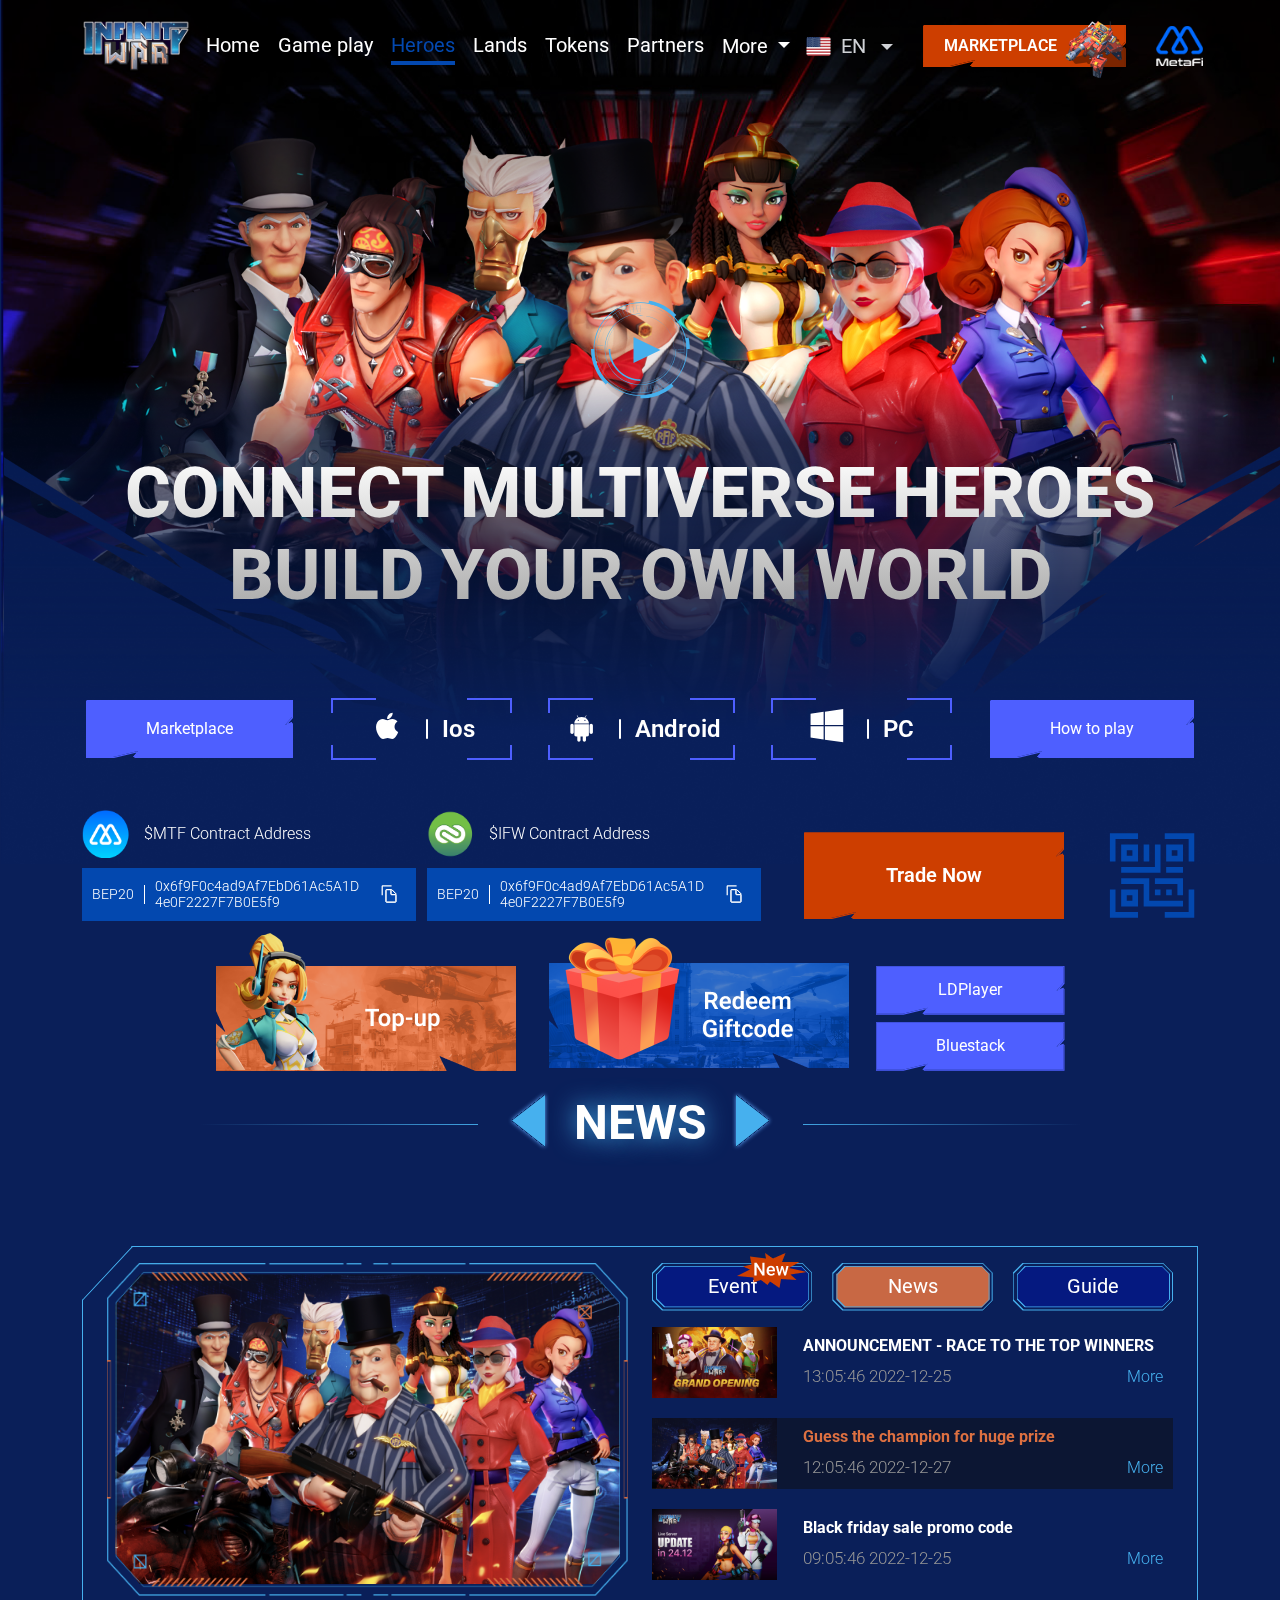
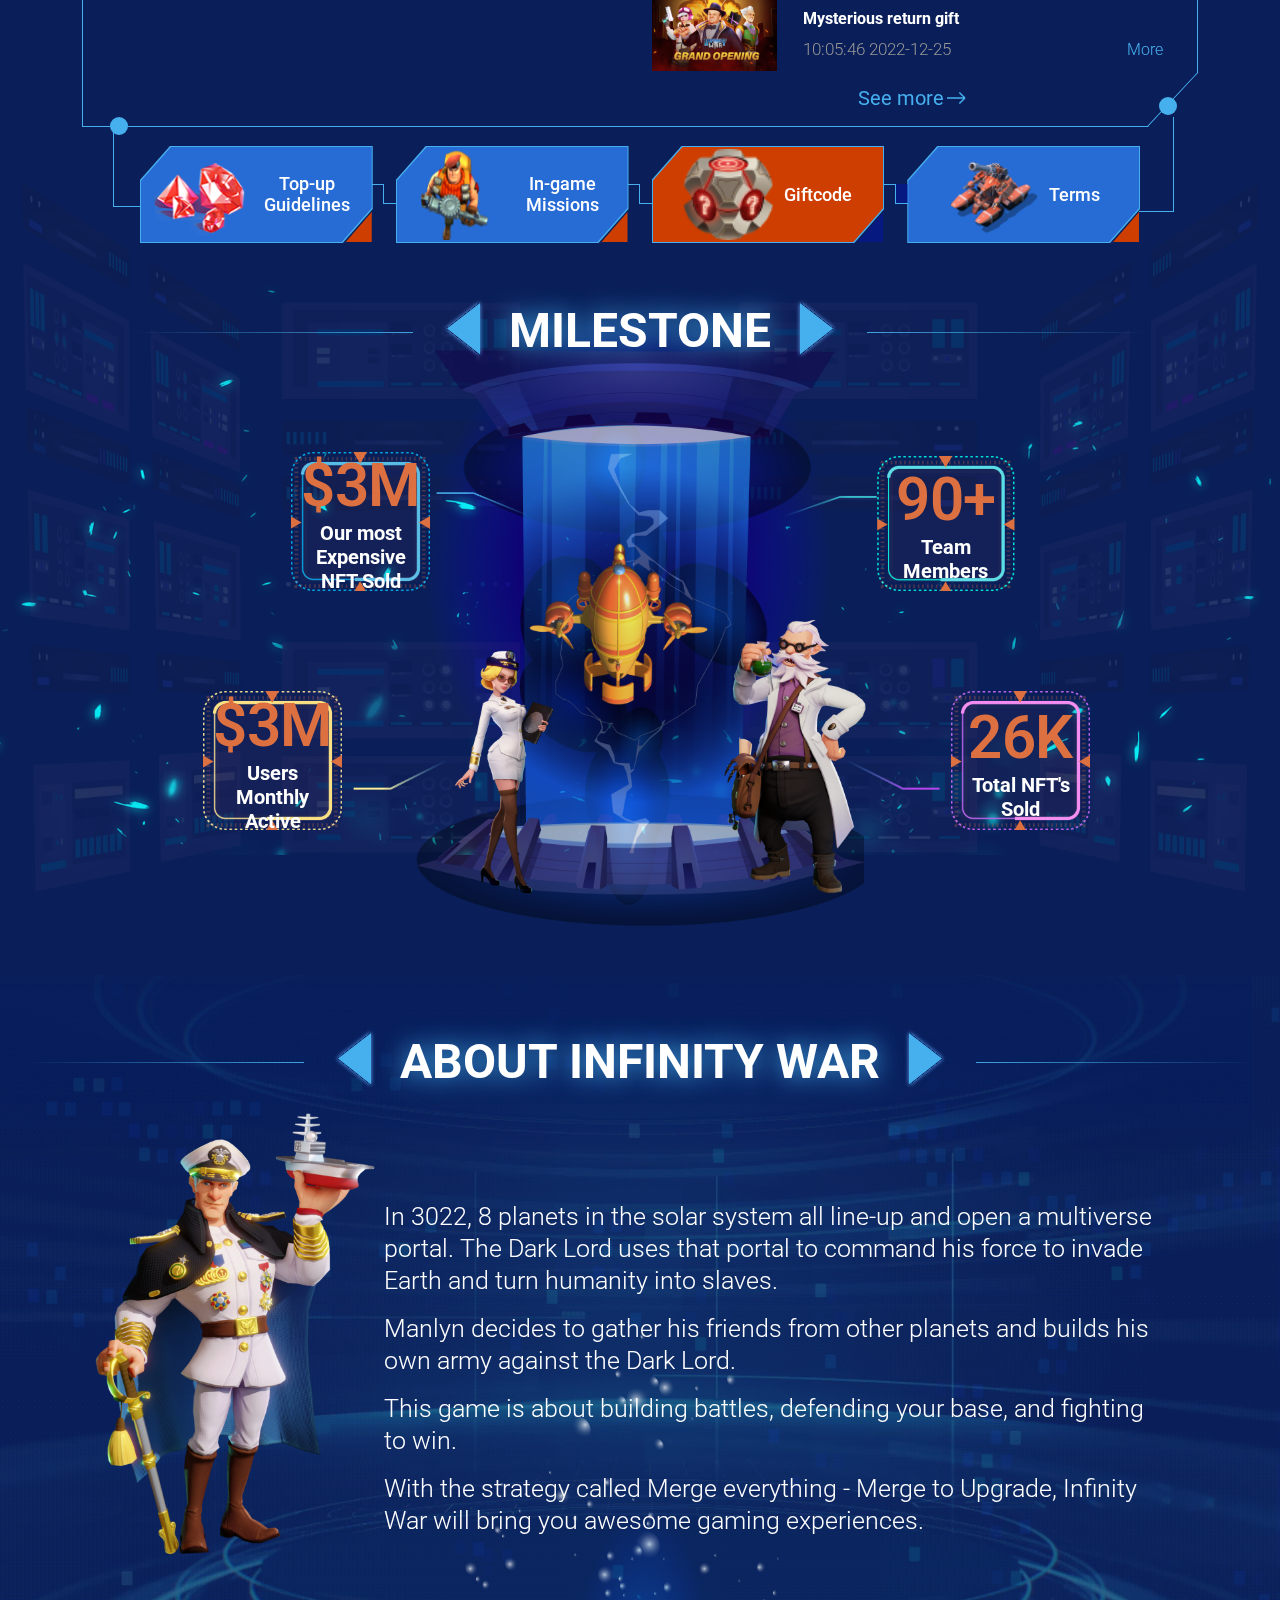
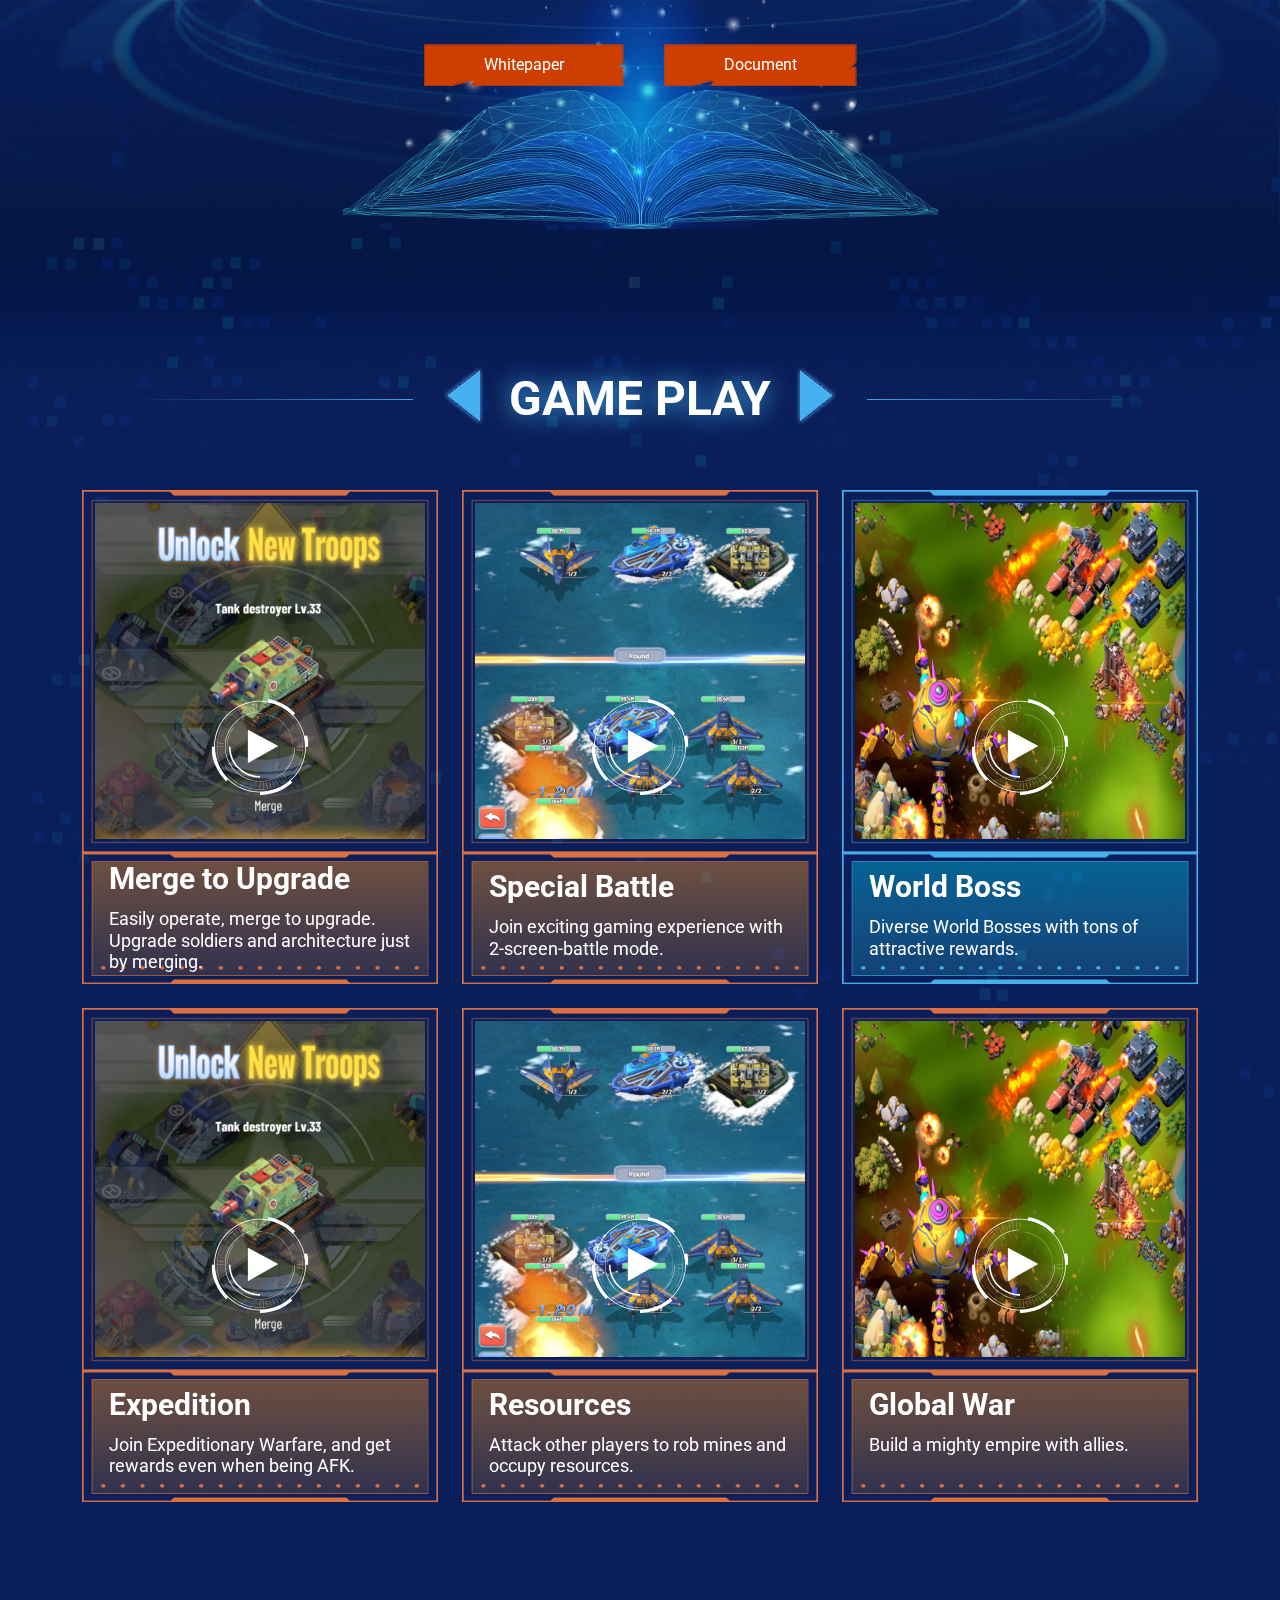
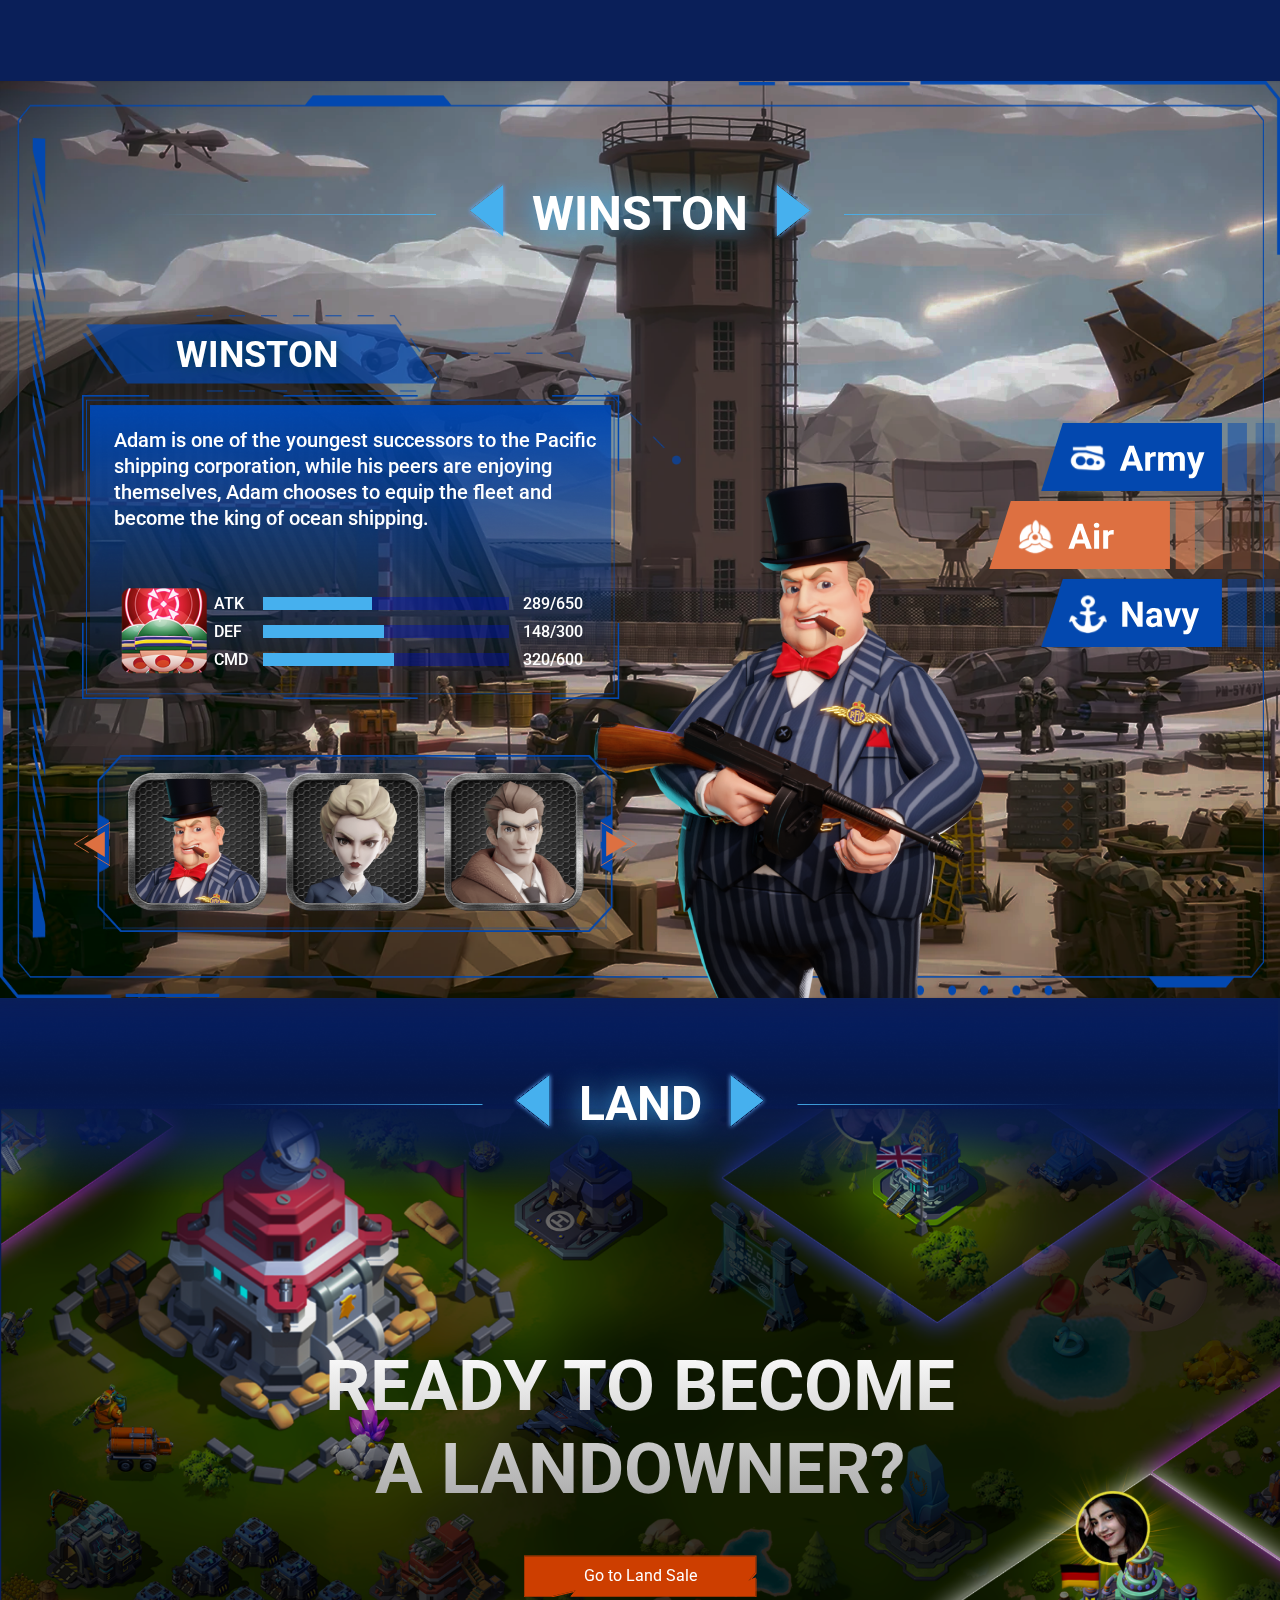
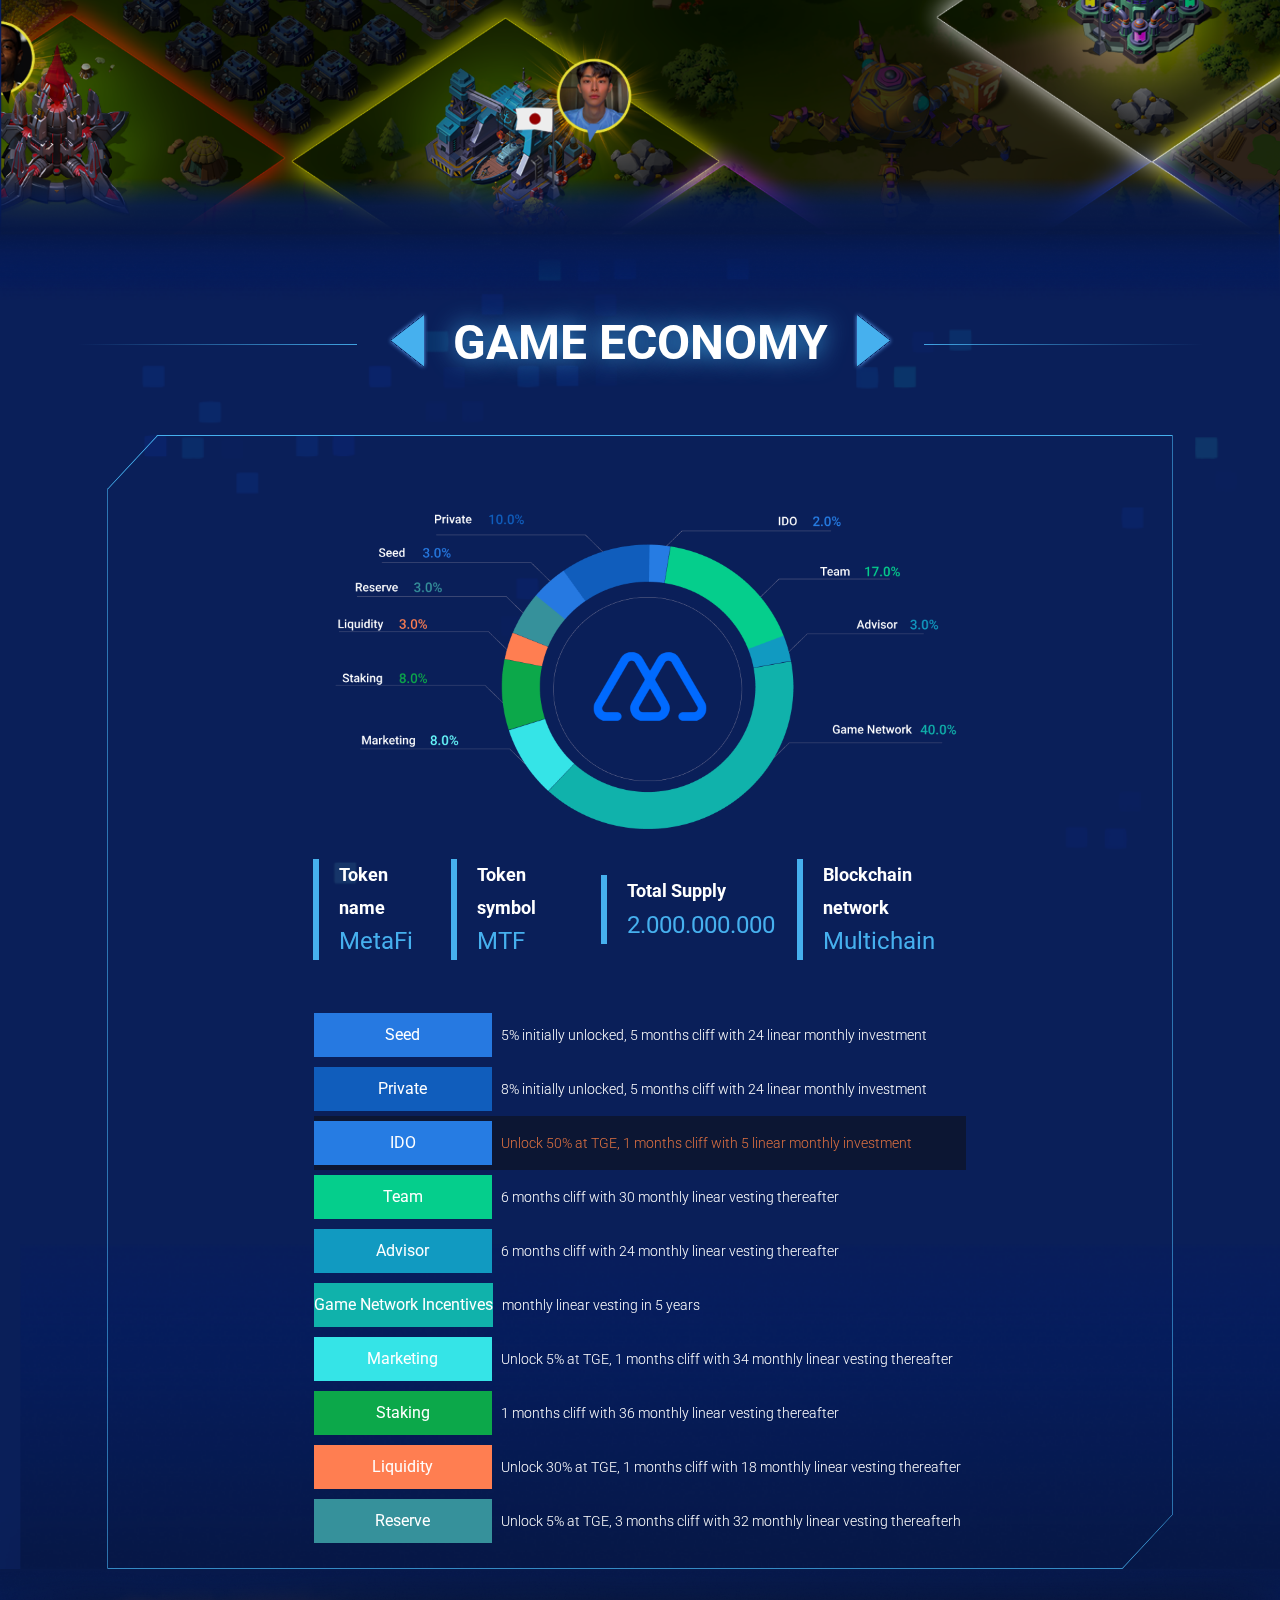
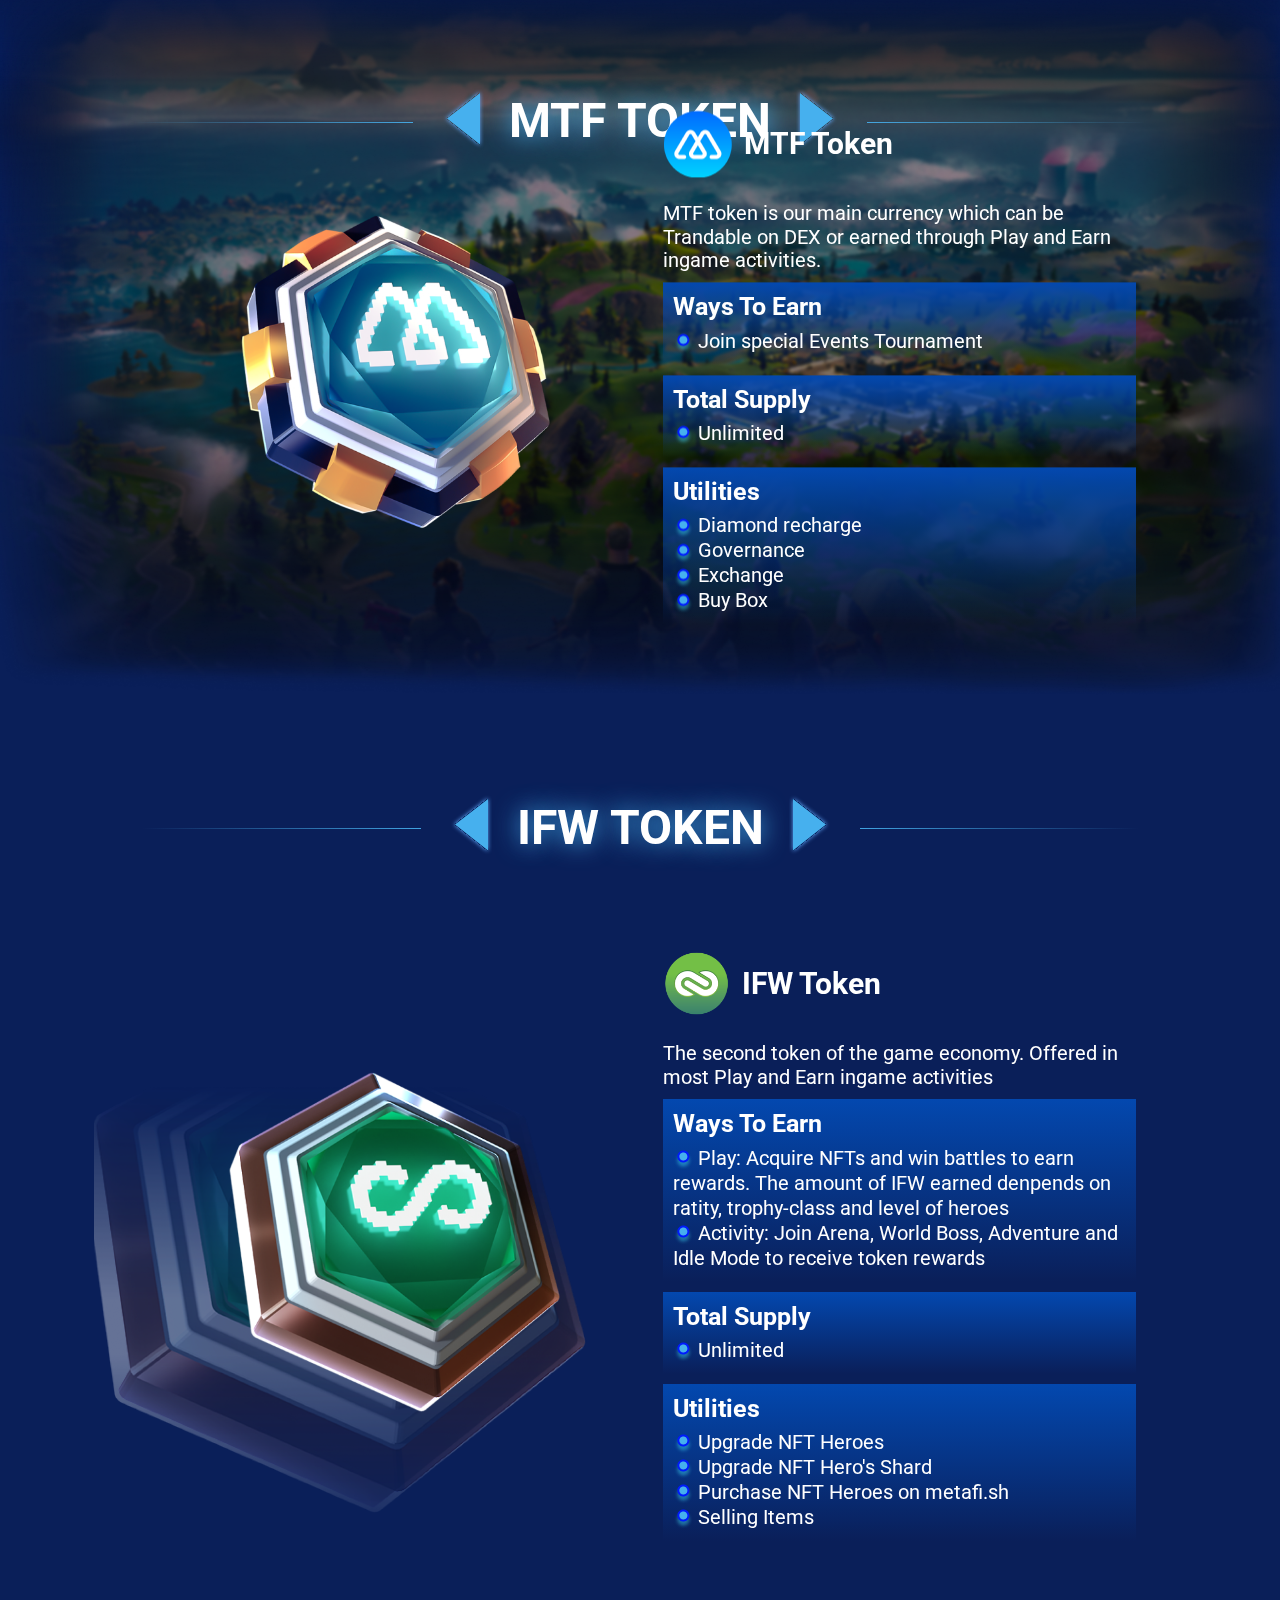
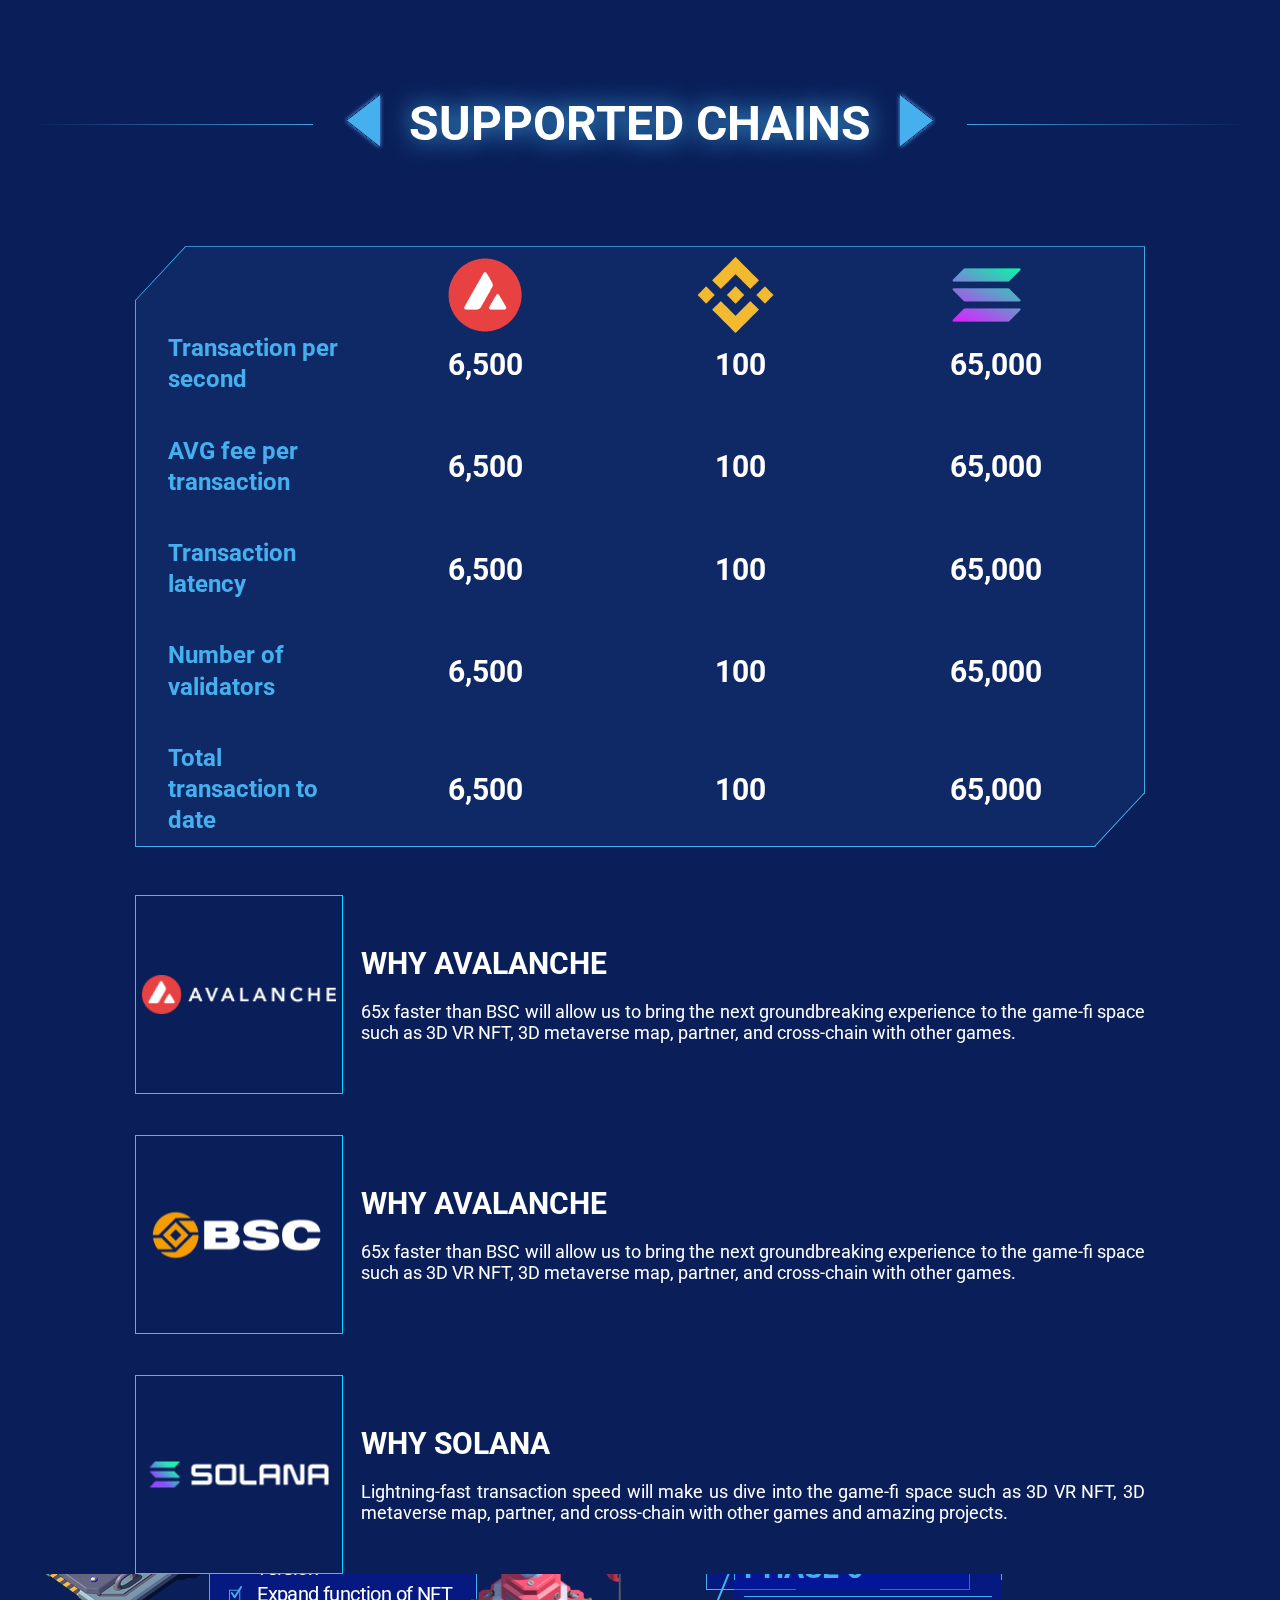
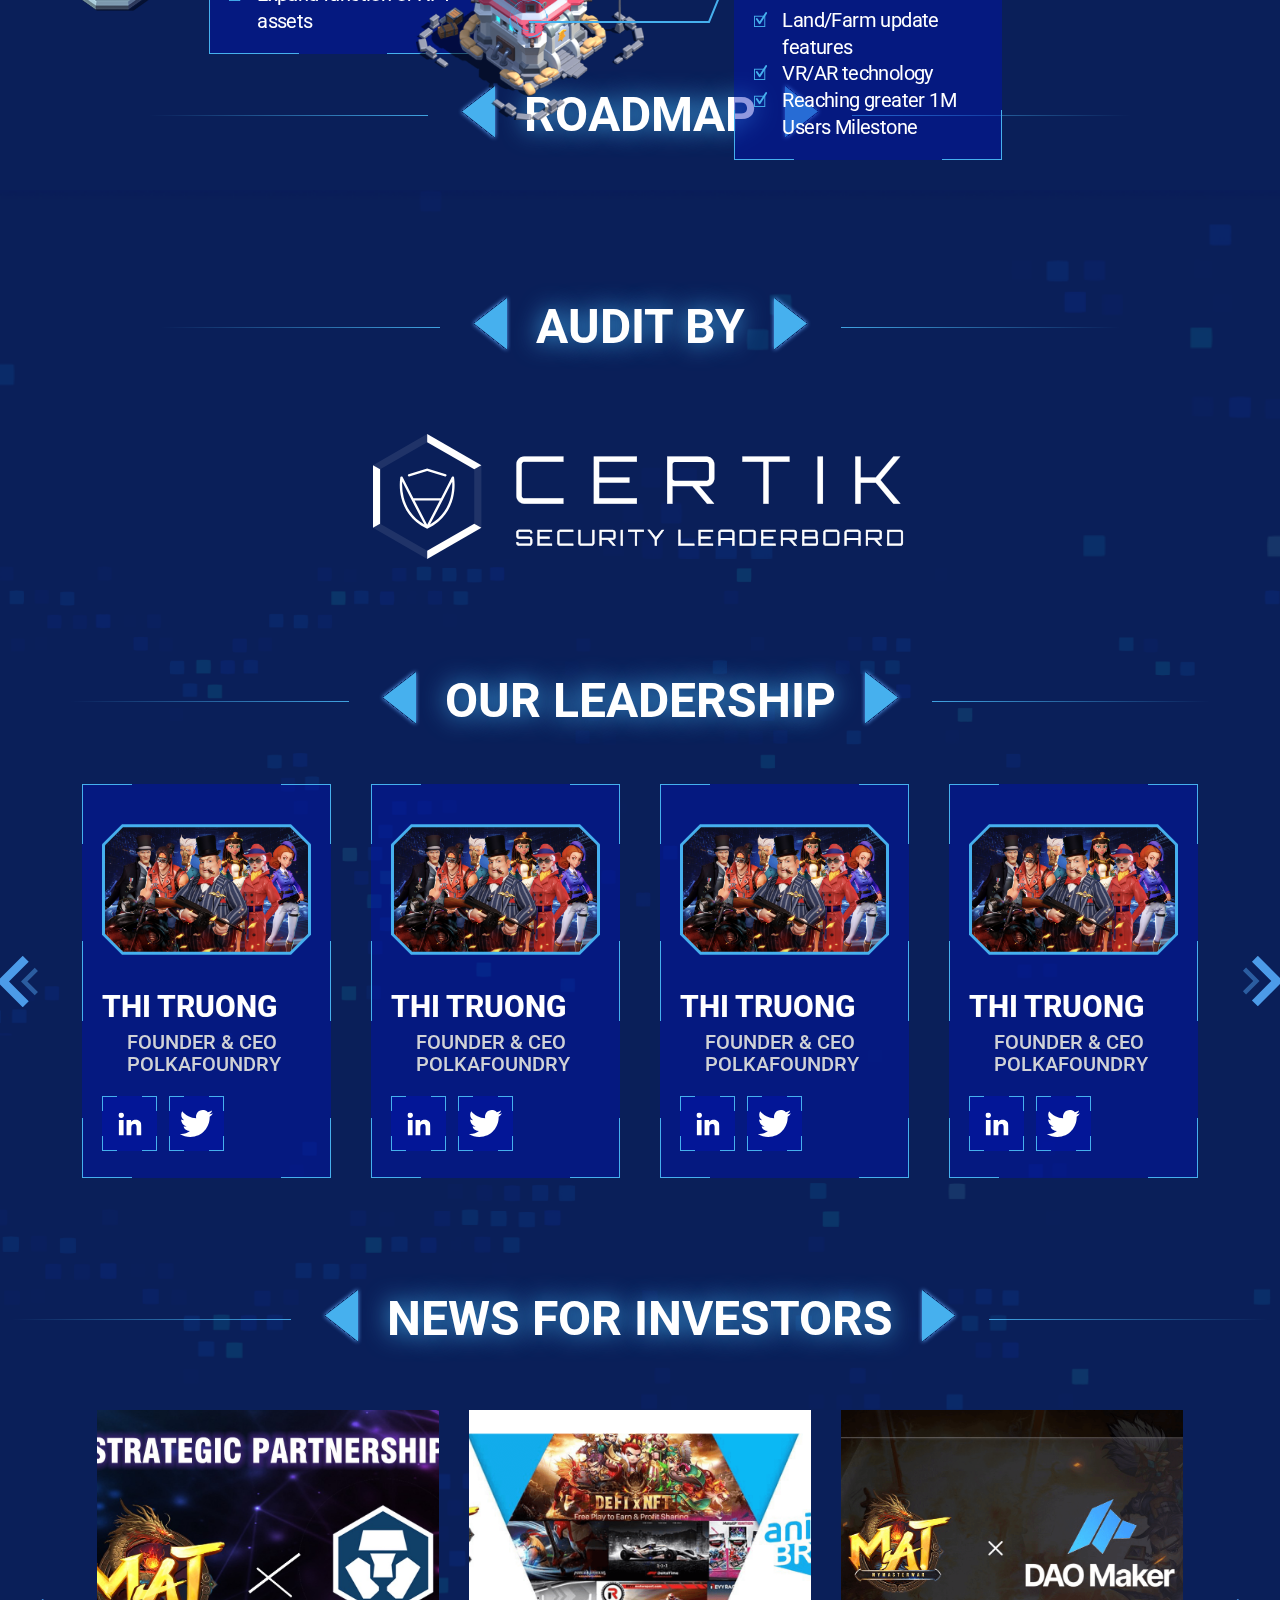
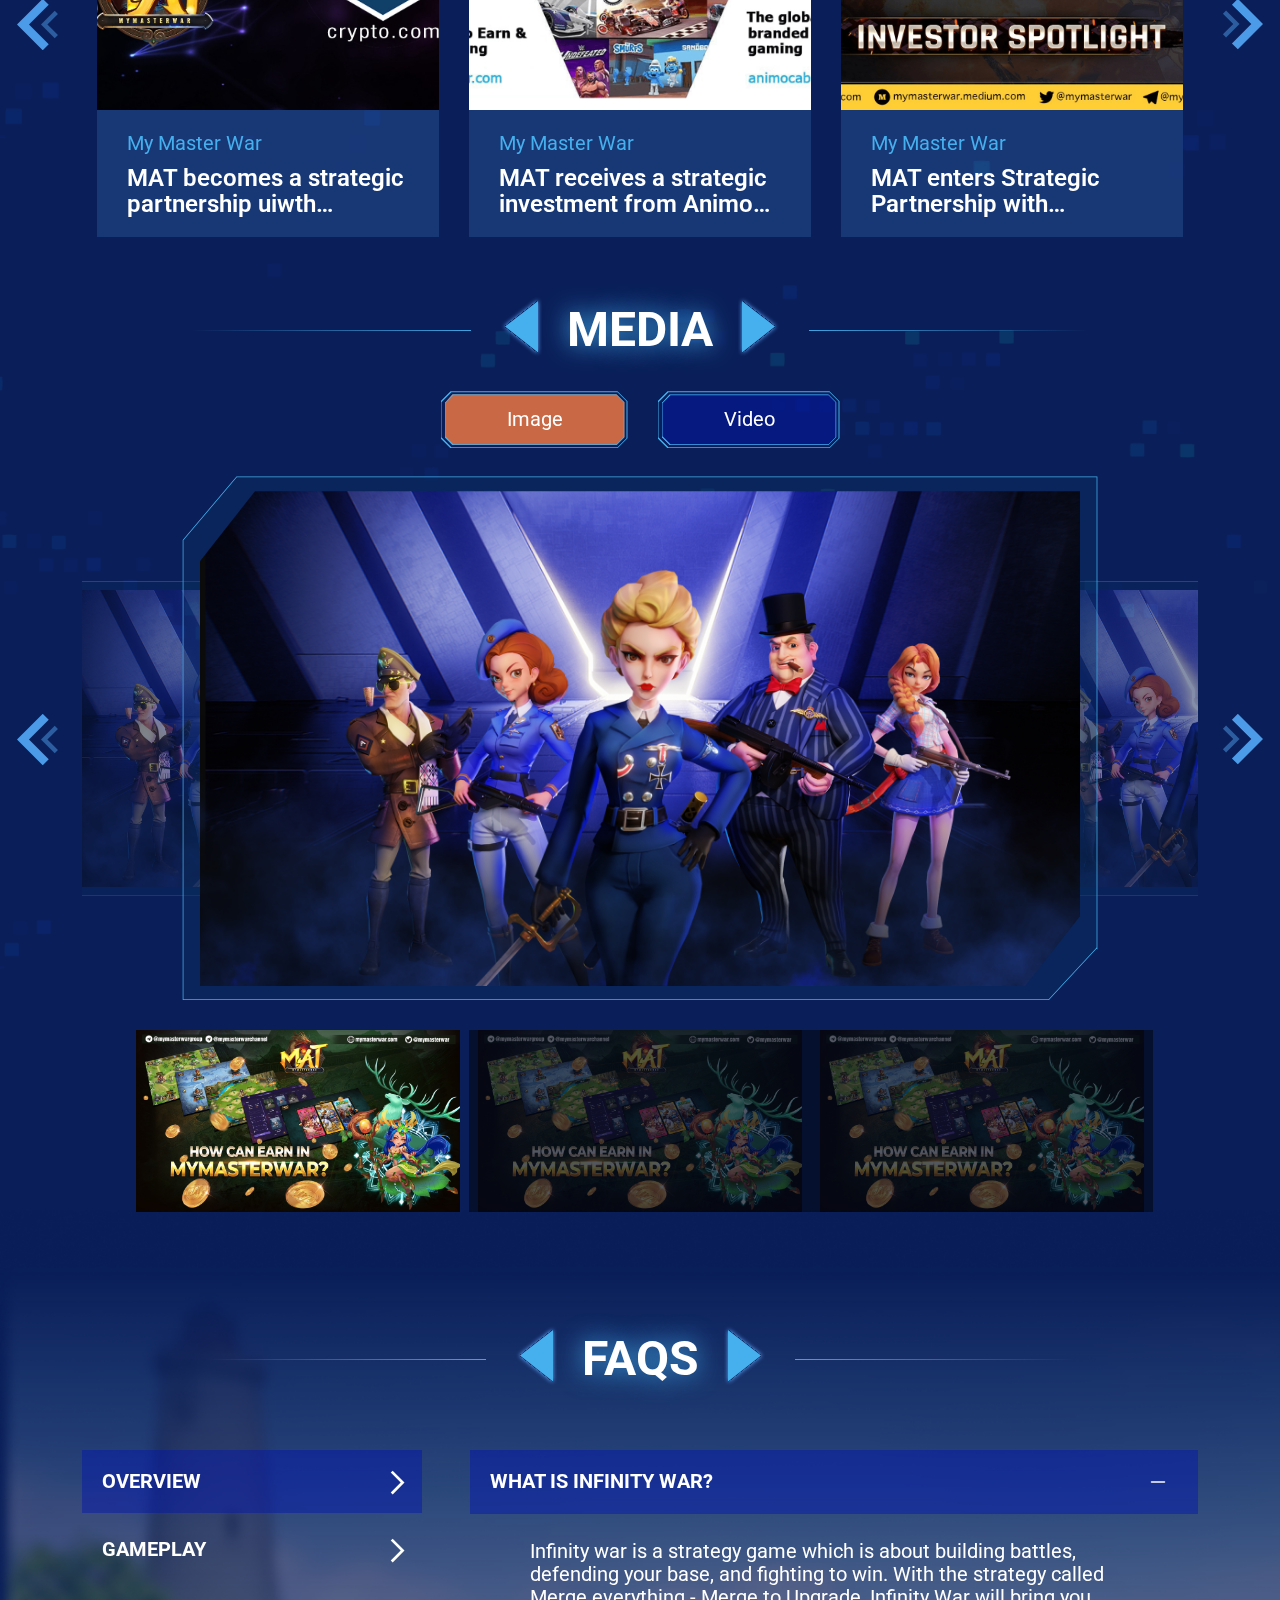
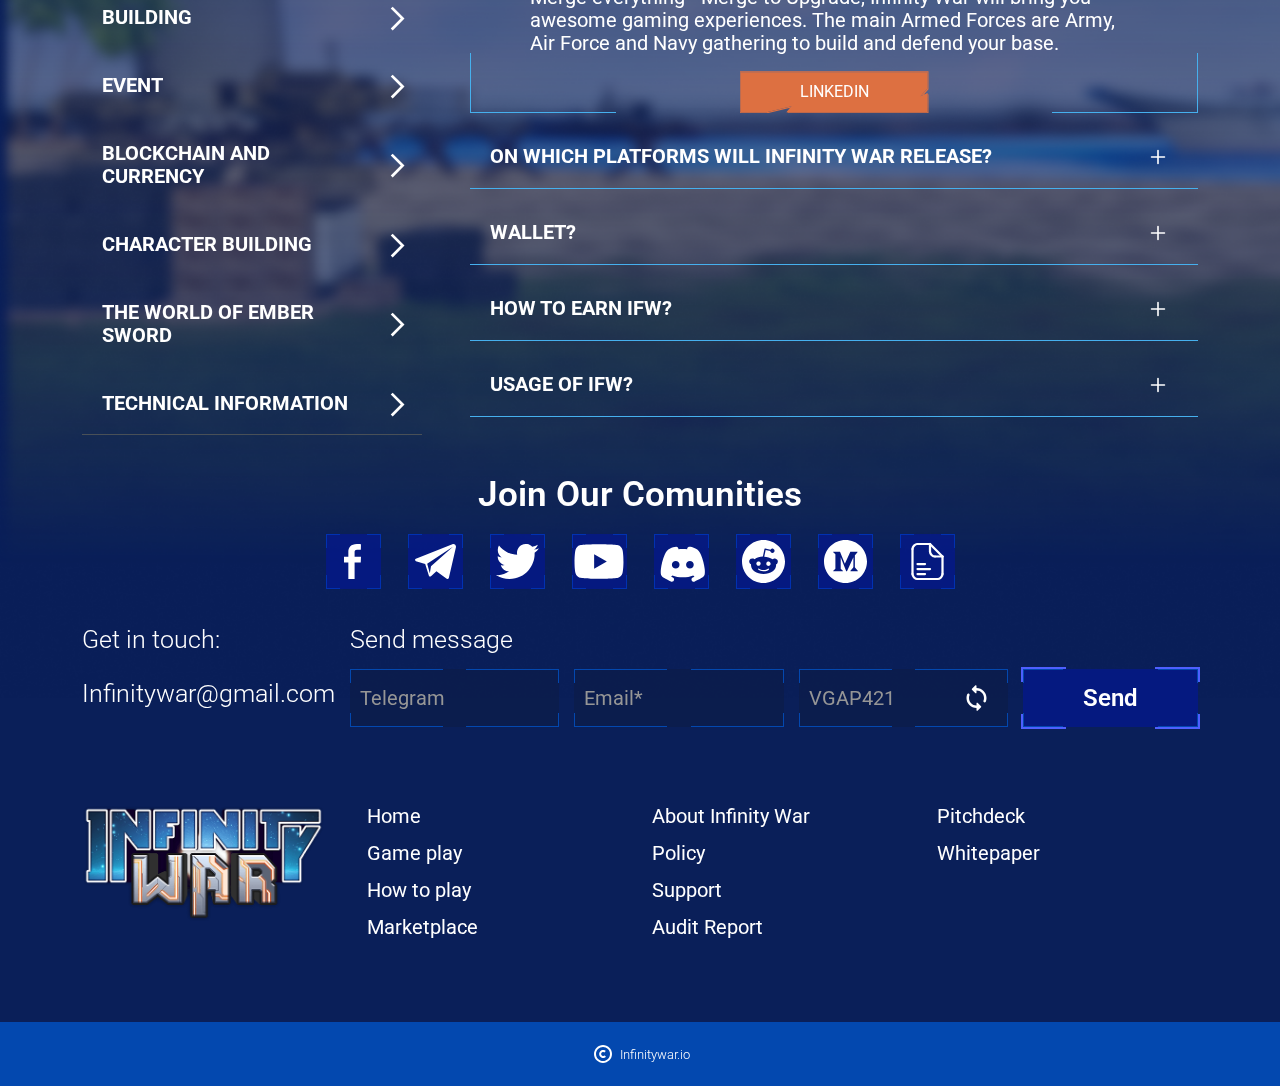
==== commit c1a3605b: "update" ====
--- a/website/index.html
+++ b/website/index.html
@@ -94,12 +94,12 @@
               <a href="#" class="iw-header-logo">
                 <img src="assets/images/logo.png" alt="Infinitywar" />
               </a>
-              <li><a href="#">Home</a></li>
-              <li><a href="#">Game play</a></li>
-              <li><a href="#" class="active">Heroes</a></li>
-              <li><a href="#">Lands</a></li>
-              <li><a href="#">Tokens</a></li>
-              <li><a href="#">Partners</a></li>
+              <li><a href="#" id="home">Home</a></li>
+              <li><a href="#" id="gameplay">Game play</a></li>
+              <li><a href="#section-heroes" id="heroes" class="active">Heroes</a></li>
+              <li><a href="#section-lands" id="lands">Lands</a></li>
+              <li><a href="#section-token-mtf" id="tokens">Tokens</a></li>
+              <li><a href="#section-partners" id="partners">Partners</a></li>
               <li>
                 <div class="dropdown">
                   <button
@@ -145,9 +145,13 @@
                 </li>
               </ul>
             </div>
-            <a href="#" class="btn btn-warning iw-header-marketplace">
+            <a href="http://market.metafi.gg/" target="_blank" class="btn btn-warning iw-header-marketplace">
               <span>Marketplace</span>
               <img src="assets/images/button-dc.png" alt="" />
+            </a>
+
+            <a href="http://metafi.gg/" target="_blank" class="iw-header-metafi">
+              <img src="assets/images/icons/metafi.png" alt="metafi" />
             </a>
 
             <div class="menu-toggle" id="header-menu-btn">
@@ -166,7 +170,7 @@
       </div>
       <div class="iw-banner-inner">
         <div class="container">
-          <button type="button">
+          <button type="button" id="PlayVideo">
             <svg
               width="121"
               height="120"
@@ -334,7 +338,7 @@
     </section>
 
     <!-- ABOUT -->
-    <section class="iw-about">
+    <section class="iw-about" id="section-about">
       <div class="container">
         <div class="quick-links">
           <a href="#" class="btn btn-primary">
@@ -416,11 +420,11 @@
         </div>
 
         <div class="cta-links">
-          <a href="#" class="item">
+          <a href="https://mefi.gitbook.io/infinity-war-en/top-up" target="_blank" class="item">
             <img src="assets/images/Top-up.png" alt="" />
             <span>Top-up</span>
           </a>
-          <a href="#" class="item">
+          <a href="https://mefi.gitbook.io/infinity-war-en/redeem-gift-code" target="_blank" class="item">
             <img src="assets/images/Redeem-Gift-code.png" alt="" />
             <span>Redeem Giftcode</span>
           </a>
@@ -437,7 +441,7 @@
     </section>
 
     <!-- NEWS -->
-    <section class="iw-top-news">
+    <section class="iw-top-news" id="section-news">
       <div class="container">
         <div class="iw-section-title">
           <img src="assets/images/title-left.svg" alt="" />
@@ -466,7 +470,7 @@
                     />
                   </div>
 
-                  <div class="iw-news-slider">
+                  <!-- <div class="iw-news-slider">
                     <div class="news-slider-item">
                       <img
                         src="assets/images/news-slider-image-1.png"
@@ -509,7 +513,7 @@
                         class="news-slider-image"
                       />
                     </div>
-                  </div>
+                  </div> -->
                 </div>
               </div>
               <div class="col-xl-6 col-12">
@@ -590,41 +594,41 @@
 
           <div class="iw-top-news-addition">
             <div class="addition-wrap">
-              <div class="iw-top-news-addition-item">
+              <a href="https://mefi.gitbook.io/infinity-war-en/top-up" target="_blank" class="iw-top-news-addition-item">
                 <img src="assets/images/news_addition_1.png" alt="" />
                 <span>Top-up Guidelines</span>
                 <div class="decoration">
                   <div class="decoration-1"></div>
                   <div class="decoration-2"></div>
                 </div>
-              </div>
-
-              <div class="iw-top-news-addition-item">
+              </a>
+
+              <a href="https://mefi.gitbook.io/infinity-war-en/gameplay/4.-missions" target="_blank" class="iw-top-news-addition-item">
                 <img src="assets/images/news_addition_2.png" alt="" />
                 <span>In-game Missions</span>
                 <div class="decoration">
                   <div class="decoration-1"></div>
                   <div class="decoration-2"></div>
                 </div>
-              </div>
-
-              <div class="iw-top-news-addition-item active">
+              </a>
+
+              <a href="https://mefi.gitbook.io/infinity-war-en/gift-code" target="_blank" class="iw-top-news-addition-item active">
                 <img src="assets/images/news_addition_3.png" alt="" />
                 <span>Giftcode</span>
                 <div class="decoration">
                   <div class="decoration-1"></div>
                   <div class="decoration-2"></div>
                 </div>
-              </div>
-
-              <div class="iw-top-news-addition-item">
+              </a>
+
+              <a href="https://mefi.gitbook.io/infinity-war-en/terms" target="_blank" class="iw-top-news-addition-item">
                 <img src="assets/images/news_addition_4.png" alt="" />
                 <span>Terms</span>
                 <div class="decoration">
                   <div class="decoration-1"></div>
                   <div class="decoration-2"></div>
                 </div>
-              </div>
+              </a>
             </div>
           </div>
         </div>
@@ -632,7 +636,7 @@
     </section>
 
     <!-- MILESTONE -->
-    <section class="iw-milestone">
+    <section class="iw-milestone" id="section-milestone">
       <div class="iw-milestone-container">
         <img
           src="assets/images/milestone/milestone_decor_bg.png"
@@ -745,7 +749,7 @@
 
     <!-- ABOUT INFINITY WAR-->
 
-    <section class="iw-infinity-war">
+    <section class="iw-infinity-war" id="section-infinity-war">
       <div class="container">
         <div class="inner">
           <div class="iw-section-title">
@@ -782,10 +786,10 @@
           </div>
 
           <div class="buttons">
-            <a href="#" class="iw-btn btn btn-warning">
+            <a href="https://mefi.gitbook.io/infinity-war-en/whitepaper" target="_blank" class="iw-btn btn btn-warning">
               <span> Whitepaper </span>
             </a>
-            <a href="#" class="iw-btn btn btn-warning">
+            <a href="https://mefi.gitbook.io/infinity-war-en" target="_blank" class="iw-btn btn btn-warning">
               <span> Document </span></a
             >
           </div>
@@ -795,7 +799,7 @@
 
     <!-- GAME PLAY -->
 
-    <section class="iw-gameplay">
+    <section class="iw-gameplay" id="section-gameplay">
       <div class="iw-section-title">
         <img src="assets/images/title-left.svg" alt="" />
         <span>Game play</span>
@@ -999,7 +1003,7 @@
       </div>
     </section>
     <!-- BRUCE -->
-    <section class="iw-bruce-2" style="background-image: url(/assets/images/background/bruce.png);">
+    <section class="iw-bruce-2" style="background-image: url(/assets/images/background/bruce.png);" id="section-bruce-2">
       <div class="container">
         <div class="iw-section-title">
           <img src="assets/images/title-left.svg" alt="" />
@@ -1113,7 +1117,7 @@
     </section>
 
     <!-- LAND -->
-    <section class="iw-land">
+    <section class="iw-land" id="section-lands">
       <img
         src="assets/images/background/lands.png"
         class="w-100"
@@ -1138,7 +1142,7 @@
     </section>
 
     <!-- GAME ECONOMY -->
-    <section class="iw-game-economy">
+    <section class="iw-game-economy" id="section-game-economy">
       <div class="iw-section-title">
         <img src="assets/images/title-left.svg" alt="" />
         <span>Game economy</span>
@@ -1253,7 +1257,7 @@
     </section>
 
     <!-- MTF TOKEN  -->
-    <section class="iw-token">
+    <section class="iw-token" id="section-token-mtf">
       <img src="assets/images/token/token_bg_1.png" class="token-bg-1" alt="" />
       <img src="assets/images/token/token_bg_2.png" class="token-bg-2" alt="" />
       <img
@@ -1359,7 +1363,7 @@
     </section>
 
     <!-- IFW TOKEN  -->
-    <section class="iw-token ifw-section">
+    <section class="iw-token ifw-section" id="section-token-ifw">
       <div class="iw-section-title">
         <img src="assets/images/title-left.svg" alt="" />
         <span>IFW Token</span>
@@ -1477,7 +1481,7 @@
     </section>
 
     <!-- SUPPORTED CHAINS -->
-    <section class="iw-supportchains">
+    <section class="iw-supportchains" id="section-supported-chains">
       <div class="iw-section-title">
         <img src="assets/images/title-left.svg" alt="" />
         <span>Supported chains</span>
@@ -1597,7 +1601,7 @@
     </section>
 
     <!-- ROADMAP -->
-    <section class="iw-roadmap">
+    <section class="iw-roadmap" id="section-roadmap">
       <div class="container">
         <div class="iw-section-title">
           <img src="assets/images/title-left.svg" alt="" />
@@ -1781,7 +1785,7 @@
     </section>
 
     <!-- AUDIT BY -->
-    <section class="iw-audit">
+    <section class="iw-audit" id="section-audit">
       <div class="container">
         <div class="iw-section-title">
           <img src="assets/images/title-left.svg" alt="" />
@@ -1793,7 +1797,7 @@
     </section>
 
     <!-- OUR LEADERSHIP -->
-    <section class="iw-leadership">
+    <section class="iw-leadership" id="section-leadership">
       <div class="container">
         <div class="iw-section-title">
           <img src="assets/images/title-left.svg" alt="" />
@@ -1892,7 +1896,7 @@
     </section>
 
     <!-- OUR ADVISORS -->
-    <section class="iw-advisors">
+    <!-- <section class="iw-advisors">
       <div class="container">
         <div class="iw-section-title">
           <img src="assets/images/title-left.svg" alt="" />
@@ -1942,10 +1946,10 @@
           </div>
         </div>
       </div>
-    </section>
+    </section> -->
 
     <!-- PARTNERS -->
-    <section class="iw-partners">
+    <!-- <section class="iw-partners" id="section-partners">
       <div class="container">
         <div class="iw-section-title">
           <img src="assets/images/title-left.svg" alt="" />
@@ -1996,7 +2000,7 @@
           </div>
         </div>
       </div>
-    </section>
+    </section> -->
 
     <!-- NEWS FOR INVESTORS -->
     <section class="iw-news">
@@ -2190,7 +2194,7 @@
                   aria-controls="faqcat1-tab-pane"
                   aria-selected="true"
                 >
-                  Game overview
+                 overview
                 </button>
               </li>
               <li class="nav-item" role="presentation">
@@ -2204,7 +2208,7 @@
                   aria-controls="faqcat2-tab-pane"
                   aria-selected="false"
                 >
-                  collectibles
+                  Gameplay
                 </button>
               </li>
               <li class="nav-item" role="presentation">
@@ -2218,7 +2222,7 @@
                   aria-controls="faqcat3-tab-pane"
                   aria-selected="false"
                 >
-                  Land
+                Building
                 </button>
               </li>
               <li class="nav-item" role="presentation">
@@ -2232,7 +2236,7 @@
                   aria-controls="faqcat4-tab-pane"
                   aria-selected="false"
                 >
-                  Land sales
+                Event
                 </button>
               </li>
               <li class="nav-item" role="presentation">
@@ -2295,6 +2299,7 @@
           </div>
           <div class="col-lg-8">
             <div class="tab-content" id="faqsTabContent">
+              <!-- Overview -->
               <div
                 class="tab-pane fade show active"
                 id="faqcat1-tab-pane"
@@ -2306,96 +2311,29 @@
                   <div class="accordion-item">
                     <h2 class="accordion-header">
                       <button
-                        class="accordion-button collapsed"
+                        class="accordion-button"
                         type="button"
                         data-bs-toggle="collapse"
                         data-bs-target="#collapse1"
-                        aria-expanded="false"
+                        aria-expanded="true"
                         aria-controls="collapse1"
                       >
-                        ON WHICH PLATFORMS WILL INFINITY WAR RELEASE?
+                      WHAT IS INFINITY WAR?
                       </button>
                     </h2>
                     <div
                       id="collapse1"
-                      class="accordion-collapse collapse"
-                      data-bs-parent="#accordionFaq1"
-                    >
-                      <div class="accordion-body">...</div>
-                    </div>
-                  </div>
-
-                  <div class="accordion-item">
-                    <h2 class="accordion-header">
-                      <button
-                        class="accordion-button collapsed"
-                        type="button"
-                        data-bs-toggle="collapse"
-                        data-bs-target="#collapse2"
-                        aria-expanded="false"
-                        aria-controls="collapse2"
-                      >
-                        WHEN WILL INFINITY WAR RELEASE?
-                      </button>
-                    </h2>
-                    <div
-                      id="collapse2"
-                      class="accordion-collapse collapse"
-                      data-bs-parent="#accordionFaq1"
-                    >
-                      <div class="accordion-body">...</div>
-                    </div>
-                  </div>
-
-                  <div class="accordion-item">
-                    <h2 class="accordion-header">
-                      <button
-                        class="accordion-button collapsed"
-                        type="button"
-                        data-bs-toggle="collapse"
-                        data-bs-target="#collapse3"
-                        aria-expanded="false"
-                        aria-controls="collapse3"
-                      >
-                        WHAT IS A TECHNICAL TEST AND HOW CAN I PARTICIPATE IN
-                        FUTURE TESTS?
-                      </button>
-                    </h2>
-                    <div
-                      id="collapse3"
-                      class="accordion-collapse collapse"
-                      data-bs-parent="#accordionFaq1"
-                    >
-                      <div class="accordion-body">...</div>
-                    </div>
-                  </div>
-
-                  <div class="accordion-item">
-                    <h2 class="accordion-header">
-                      <button
-                        class="accordion-button"
-                        type="button"
-                        data-bs-toggle="collapse"
-                        data-bs-target="#collapse4"
-                        aria-expanded="true"
-                        aria-controls="collapse4"
-                      >
-                        WHAT IS INFINITY WAR?
-                      </button>
-                    </h2>
-                    <div
-                      id="collapse4"
                       class="accordion-collapse collapse show"
                       data-bs-parent="#accordionFaq1"
                     >
                       <div class="accordion-body">
                         <p>
-                          Infinity war is a strategy game which is about
-                          building battles, defending your base, and fighting to
-                          win. With the strategy called Merge everything - Merge
-                          to Upgrade, Infinity War will bring you awesome gaming
-                          experiences. The main Armed Forces are Army, Air Force
-                          and Navy gathering to build and defend your base.
+                          Infinity war is a strategy game which is about building 
+                          battles, defending your base, and fighting to win. With 
+                          the strategy called Merge everything - Merge to Upgrade, 
+                          Infinity War will bring you awesome gaming experiences. 
+                          The main Armed Forces are Army, Air Force and Navy gathering 
+                          to build and defend your base.
                         </p>
                         <div class="text-center" style="margin-bottom: -26px">
                           <a
@@ -2416,11 +2354,132 @@
                         class="accordion-button collapsed"
                         type="button"
                         data-bs-toggle="collapse"
+                        data-bs-target="#collapse2"
+                        aria-expanded="false"
+                        aria-controls="collapse2"
+                      >
+                      ON WHICH PLATFORMS WILL INFINITY WAR RELEASE?
+                      </button>
+                    </h2>
+                    <div
+                      id="collapse2"
+                      class="accordion-collapse collapse"
+                      data-bs-parent="#accordionFaq1"
+                    >
+                      <div class="accordion-body">
+                        <p>
+                          Just a regular iOS/Android phone or a PC/laptop with a 
+                          stable internet connection is enough to play Infinity War.
+                        </p>
+                        <div class="text-center" style="margin-bottom: -26px">
+                          <a
+                            href="#"
+                            target="_blank"
+                            class="iw-btn btn btn-warning"
+                          >
+                            <span>LINKEDIN</span>
+                          </a>
+                        </div>
+                      </div>
+                    </div>
+                  </div>
+
+                  <div class="accordion-item">
+                    <h2 class="accordion-header">
+                      <button
+                        class="accordion-button collapsed"
+                        type="button"
+                        data-bs-toggle="collapse"
+                        data-bs-target="#collapse3"
+                        aria-expanded="false"
+                        aria-controls="collapse3"
+                      >
+                      WALLET?
+                      </button>
+                    </h2>
+                    <div
+                      id="collapse3"
+                      class="accordion-collapse collapse"
+                      data-bs-parent="#accordionFaq1"
+                    >
+                      <div class="accordion-body">
+                        <p>
+                          To receive IFW (Infinity War) Tokens earned in the 
+                          game and to buy/sell NFT Heroes on the Marketplace, 
+                          users need a digital wallet.
+                        </p>
+                        <p>
+                          Currently supported digital wallets include MetaMask, 
+                          and we will support other wallets in the future.
+                        </p>
+                        <p>
+                          MetaMask can be used on both desktop and mobile devices.
+                        </p>
+                        <div class="text-center" style="margin-bottom: -26px">
+                          <a
+                            href="#"
+                            target="_blank"
+                            class="iw-btn btn btn-warning"
+                          >
+                            <span>LINKEDIN</span>
+                          </a>
+                        </div>
+                      </div>
+                    </div>
+                  </div>
+
+                  <div class="accordion-item">
+                    <h2 class="accordion-header">
+                      <button
+                        class="accordion-button collapsed"
+                        type="button"
+                        data-bs-toggle="collapse"
+                        data-bs-target="#collapse4"
+                        aria-expanded="false"
+                        aria-controls="collapse4"
+                      >
+                      HOW TO EARN IFW?
+                      </button>
+                    </h2>
+                    <div
+                      id="collapse4"
+                      class="accordion-collapse collapse"
+                      data-bs-parent="#accordionFaq1"
+                    >
+                      <div class="accordion-body">
+                        <p>
+                          Play: Collect NFTs and win battles to earn rewards. 
+                          The amount of IFW earned depends on the rarity, cup rank, 
+                          and level of the hero.
+                        </p>
+                        <p>
+                          Activities: Participate in Arena, World Boss, Adventure, 
+                          and Idle Mode to earn token rewards.
+                        </p>
+                        <div class="text-center" style="margin-bottom: -26px">
+                          <a
+                            href="#"
+                            target="_blank"
+                            class="iw-btn btn btn-warning"
+                          >
+                            <span>LINKEDIN</span>
+                          </a>
+                        </div>
+                      </div>
+                    </div>
+                  </div>
+
+                  <div class="accordion-item">
+                    <h2 class="accordion-header">
+                      <button
+                        class="accordion-button collapsed"
+                        type="button"
+                        data-bs-toggle="collapse"
                         data-bs-target="#collapse5"
                         aria-expanded="false"
                         aria-controls="collapse5"
                       >
-                        WILL Infinity War BE PAY TO WIN?
+                      Usage of IFW?
                       </button>
                     </h2>
                     <div
@@ -2428,12 +2487,38 @@
                       class="accordion-collapse collapse"
                       data-bs-parent="#accordionFaq1"
                     >
-                      <div class="accordion-body">...</div>
-                    </div>
-                  </div>
-                </div>
-              </div>
-
+                      <div class="accordion-body">
+                        <p>
+                          Buy NFT Heroes: Use IFW tokens to purchase NFT Heroes on the marketplace.
+                        </p>
+                        <p>
+                          Upgrade Heroes: Spend IFW tokens to upgrade your NFT Heroes.
+                        </p>
+                        <p>
+                          Participate in Events: Use IFW tokens to enter special in-game events or challenges.
+                        </p>
+                        <p>
+                          Marketplace Transactions: Buy and sell items or Heroes on the marketplace using IFW tokens.
+                        </p>
+                        <p>
+                          Staking & Rewards: Stake IFW tokens to earn additional rewards or bonuses.
+                        </p>
+                        <div class="text-center" style="margin-bottom: -26px">
+                          <a
+                            href="#"
+                            target="_blank"
+                            class="iw-btn btn btn-warning"
+                          >
+                            <span>LINKEDIN</span>
+                          </a>
+                        </div>
+                      </div>
+                    </div>
+                  </div>
+                </div>
+              </div>
+
+              <!-- Gameplay -->
               <div
                 class="tab-pane fade"
                 id="faqcat2-tab-pane"
@@ -2441,9 +2526,332 @@
                 aria-labelledby="faqcat2-tab"
                 tabindex="0"
               >
-                222
-              </div>
-
+                <div class="accordion" id="accordionFaq2">
+                  <div class="accordion-item">
+                    <h2 class="accordion-header">
+                      <button
+                        class="accordion-button"
+                        type="button"
+                        data-bs-toggle="collapse"
+                        data-bs-target="#collapse1"
+                        aria-expanded="true"
+                        aria-controls="collapse1"
+                      >
+                      Construction
+                      </button>
+                    </h2>
+                    <div
+                      id="collapse1"
+                      class="accordion-collapse collapse show"
+                      data-bs-parent="#accordionFaq2"
+                    >
+                      <div class="accordion-body">
+                        <p>
+                          Accessing Construction: Click the “Construction” button located 
+                          at the bottom-left corner of the screen to view the buildings 
+                          you can construct. New buildings unlock as your character’s level 
+                          increases (e.g., Weapon Workshop, Coin Mine, Shipyard, Banners, etc.).
+                        </p>
+                        <div class="text-center" style="margin-bottom: -26px">
+                          <a
+                            href="#"
+                            target="_blank"
+                            class="iw-btn btn btn-warning"
+                          >
+                            <span>LINKEDIN</span>
+                          </a>
+                        </div>
+                      </div>
+                    </div>
+                  </div>
+
+                  <div class="accordion-item">
+                    <h2 class="accordion-header">
+                      <button
+                        class="accordion-button collapsed"
+                        type="button"
+                        data-bs-toggle="collapse"
+                        data-bs-target="#collapse2"
+                        aria-expanded="false"
+                        aria-controls="collapse2"
+                      >
+                      WORLD MAP
+                      </button>
+                    </h2>
+                    <div
+                      id="collapse2"
+                      class="accordion-collapse collapse"
+                      data-bs-parent="#accordionFaq2"
+                    >
+                      <div class="accordion-body">
+                        <p>
+                          Entering the World Map: Click on “World” to access the world map. 
+                          This map shows your main base, enemy bases, and other military
+                          outposts, with coordinates displayed for quick navigation
+                        </p>
+                        <p>
+                          Attacking Outposts: Players can attack outposts near their fortress 
+                          to gain loot. Troops and Heroes will move to the target, attack, and 
+                          return with loot.
+                        </p>
+                        <p>
+                          Navigating with Minimap: The minimap displays your current location. 
+                          Clicking on coordinates allows players to quickly move to their base 
+                          or other key areas.
+                        </p>
+                        <p>
+                          Radar Feature: Enter the Radar interface to receive missions to attack 
+                          outposts and earn rewards like upgrading materials.
+                        </p>
+                        <p>
+                          City Skins: Customize the appearance of your base with different skins, 
+                          which also enhance your character's attributes.
+                        </p>
+                        <p>
+                          Toggle Extra UI Elements: Click to hide or show additional UI elements 
+                          on the screen for a cleaner interface.
+                        </p>
+                        <div class="text-center" style="margin-bottom: -26px">
+                          <a
+                            href="#"
+                            target="_blank"
+                            class="iw-btn btn btn-warning"
+                          >
+                            <span>LINKEDIN</span>
+                          </a>
+                        </div>
+                      </div>
+                    </div>
+                  </div>
+
+                  <div class="accordion-item">
+                    <h2 class="accordion-header">
+                      <button
+                        class="accordion-button collapsed"
+                        type="button"
+                        data-bs-toggle="collapse"
+                        data-bs-target="#collapse3"
+                        aria-expanded="false"
+                        aria-controls="collapse3"
+                      >
+                      Heroes
+                      </button>
+                    </h2>
+                    <div
+                      id="collapse3"
+                      class="accordion-collapse collapse"
+                      data-bs-parent="#accordionFaq2"
+                    >
+                      <div class="accordion-body">
+                        <p>
+                          Accessing Heroes: Click the “Heroes” button to see your 
+                          available Heroes, categorized by color: Orange, Purple, 
+                          and Blue. Each Hero has a specific role: Navy, Army, or Air Force.
+                          <ul>
+                            <li>Combat Power: Upgrading Heroes increases their combat power.</li>
+                            <li>Attributes: Heroes have Combat, Defense, and Command stats.</li>
+                            <li>Skills: Unlock new skills at levels 0, 20, 60, and 80.</li>
+                            <li>Biography: Each Hero has a unique backstory.</li>
+                          </ul>
+                        </p>
+                        <p>
+                          Hero Combinations: Collecting all Heroes in a set increases character attributes.
+                        </p>
+                        <p>
+                          Summoning Heroes:
+                            <ul>
+                              <li>Regular Summon: Provides Purple & Blue Heroes.</li>
+                              <li>Elite Summon: Provides Orange & Purple Heroes.</li>
+                              <li>
+                                Branch Summons: Focuses on specific Hero types.
+                                <ul>
+                                  <li>Air Force Summon: Only Air Force Heroes.</li>
+                                  <li>Army Summon: Only Army Heroes.</li>
+                                  <li>Navy Summon: Only Navy Heroes.</li>
+                                </ul>
+                              </li>
+                            </ul>
+                        </p>
+                        <div class="text-center" style="margin-bottom: -26px">
+                          <a
+                            href="#"
+                            target="_blank"
+                            class="iw-btn btn btn-warning"
+                          >
+                            <span>LINKEDIN</span>
+                          </a>
+                        </div>
+                      </div>
+                    </div>
+                  </div>
+
+                  <div class="accordion-item">
+                    <h2 class="accordion-header">
+                      <button
+                        class="accordion-button collapsed"
+                        type="button"
+                        data-bs-toggle="collapse"
+                        data-bs-target="#collapse4"
+                        aria-expanded="false"
+                        aria-controls="collapse4"
+                      >
+                      Inventory
+                      </button>
+                    </h2>
+                    <div
+                      id="collapse4"
+                      class="accordion-collapse collapse"
+                      data-bs-parent="#accordionFaq2"
+                    >
+                      <div class="accordion-body">
+                        <p>
+                          Accessing Inventory: Click the “Inventory” button to manage your 
+                          character’s items, including Special, Troops, Buildings, Heroes, 
+                          and Enhancement items.
+                        </p>
+                        <div class="text-center" style="margin-bottom: -26px">
+                          <a
+                            href="#"
+                            target="_blank"
+                            class="iw-btn btn btn-warning"
+                          >
+                            <span>LINKEDIN</span>
+                          </a>
+                        </div>
+                      </div>
+                    </div>
+                  </div>
+
+                  <div class="accordion-item">
+                    <h2 class="accordion-header">
+                      <button
+                        class="accordion-button collapsed"
+                        type="button"
+                        data-bs-toggle="collapse"
+                        data-bs-target="#collapse5"
+                        aria-expanded="false"
+                        aria-controls="collapse5"
+                      >
+                      Mail
+                      </button>
+                    </h2>
+                    <div
+                      id="collapse5"
+                      class="accordion-collapse collapse"
+                      data-bs-parent="#accordionFaq2"
+                    >
+                      <div class="accordion-body">
+                        <p>
+                          Mail Categories: Access system messages in the “Mail” menu, which includes:
+                          <ul>
+                            <li>Alliance</li>
+                            <li>Events</li>
+                            <li>System</li>
+                            <li>Battle Reports</li>
+                            <li>Resource Collection</li>
+                            <li>External Enemies</li>
+                            <li>Collections</li>
+                          </ul>
+                        </p>
+                        <div class="text-center" style="margin-bottom: -26px">
+                          <a
+                            href="#"
+                            target="_blank"
+                            class="iw-btn btn btn-warning"
+                          >
+                            <span>LINKEDIN</span>
+                          </a>
+                        </div>
+                      </div>
+                    </div>
+                  </div>
+
+                  <div class="accordion-item">
+                    <h2 class="accordion-header">
+                      <button
+                        class="accordion-button collapsed"
+                        type="button"
+                        data-bs-toggle="collapse"
+                        data-bs-target="#collapse6"
+                        aria-expanded="false"
+                        aria-controls="collapse6"
+                      >
+                      Alliance
+                      </button>
+                    </h2>
+                    <div
+                      id="collapse6"
+                      class="accordion-collapse collapse"
+                      data-bs-parent="#accordionFaq2"
+                    >
+                      <div class="accordion-body">
+                        <p>
+                          Joining or Creating an Alliance: Players can create or join an Alliance 
+                          to compete with others globally. Creating an Alliance costs 100 Rubies.
+                        </p>
+                        <p>
+                          Alliance Features:
+                          <ul>
+                            <li>
+                              Alliance Council: Members can request and give assistance. Assisting 
+                              earns 50 points, up to 1,000 points per day.
+                            </li>
+                            <li>Alliance Research (Tech Tree): Divided into Development, War, and Fortress branches.</li>
+                            <li>Alliance Shop: Sells items using Alliance points.</li>
+                            <li>Alliance Territory: Includes Fortresses, infrastructure, and relics, built with Alliance Coins.</li>
+                          </ul>
+                        </p>
+                        <div class="text-center" style="margin-bottom: -26px">
+                          <a
+                            href="#"
+                            target="_blank"
+                            class="iw-btn btn btn-warning"
+                          >
+                            <span>LINKEDIN</span>
+                          </a>
+                        </div>
+                      </div>
+                    </div>
+                  </div>
+
+                  <div class="accordion-item">
+                    <h2 class="accordion-header">
+                      <button
+                        class="accordion-button collapsed"
+                        type="button"
+                        data-bs-toggle="collapse"
+                        data-bs-target="#collapse7"
+                        aria-expanded="false"
+                        aria-controls="collapse7"
+                      >
+                      Social Features
+                      </button>
+                    </h2>
+                    <div
+                      id="collapse7"
+                      class="accordion-collapse collapse"
+                      data-bs-parent="#accordionFaq2"
+                    >
+                      <div class="accordion-body">
+                        <p>
+                          Adding Friends: Use the “Friends” interface to add other players.
+                        </p>
+                        <div class="text-center" style="margin-bottom: -26px">
+                          <a
+                            href="#"
+                            target="_blank"
+                            class="iw-btn btn btn-warning"
+                          >
+                            <span>LINKEDIN</span>
+                          </a>
+                        </div>
+                      </div>
+                    </div>
+                  </div>
+                </div>
+              </div>
+
+              <!-- Building -->
               <div
                 class="tab-pane fade"
                 id="faqcat3-tab-pane"
@@ -2451,9 +2859,590 @@
                 aria-labelledby="faqcat3-tab"
                 tabindex="0"
               >
-                333
-              </div>
-
+              <div class="accordion" id="accordionFaq3">
+                <div class="accordion-item">
+                  <h2 class="accordion-header">
+                    <button
+                      class="accordion-button"
+                      type="button"
+                      data-bs-toggle="collapse"
+                      data-bs-target="#collapse1"
+                      aria-expanded="true"
+                      aria-controls="collapse1"
+                    >
+                    Weapon Workshop
+                    </button>
+                  </h2>
+                  <div
+                    id="collapse1"
+                    class="accordion-collapse collapse show"
+                    data-bs-parent="#accordionFaq3"
+                  >
+                    <div class="accordion-body">
+                      <p>Purpose: Produces Army units.</p>
+                      <p>
+                        Upgrades: Two Weapon Workshops of the same level can merge to form a 
+                        higher-level workshop. Higher-level workshops produce stronger combat units.
+                      </p>
+                      <div class="text-center" style="margin-bottom: -26px">
+                        <a
+                          href="#"
+                          target="_blank"
+                          class="iw-btn btn btn-warning"
+                        >
+                          <span>LINKEDIN</span>
+                        </a>
+                      </div>
+                    </div>
+                  </div>
+                </div>
+
+                <div class="accordion-item">
+                  <h2 class="accordion-header">
+                    <button
+                      class="accordion-button collapsed"
+                      type="button"
+                      data-bs-toggle="collapse"
+                      data-bs-target="#collapse2"
+                      aria-expanded="false"
+                      aria-controls="collapse2"
+                    >
+                    Gold Mine
+                    </button>
+                  </h2>
+                  <div
+                    id="collapse2"
+                    class="accordion-collapse collapse"
+                    data-bs-parent="#accordionFaq3"
+                  >
+                    <div class="accordion-body">
+                      <p>
+                        Purpose: Generates Gold for players over time.
+                      </p>
+                      <p>
+                        Upgrades: Can be upgraded from a lower to a higher level, with higher-level mines producing more Gold.
+                      </p>
+                      <div class="text-center" style="margin-bottom: -26px">
+                        <a
+                          href="#"
+                          target="_blank"
+                          class="iw-btn btn btn-warning"
+                        >
+                          <span>LINKEDIN</span>
+                        </a>
+                      </div>
+                    </div>
+                  </div>
+                </div>
+
+                <div class="accordion-item">
+                  <h2 class="accordion-header">
+                    <button
+                      class="accordion-button collapsed"
+                      type="button"
+                      data-bs-toggle="collapse"
+                      data-bs-target="#collapse3"
+                      aria-expanded="false"
+                      aria-controls="collapse3"
+                    >
+                    Shipyard
+                    </button>
+                  </h2>
+                  <div
+                    id="collapse3"
+                    class="accordion-collapse collapse"
+                    data-bs-parent="#accordionFaq3"
+                  >
+                    <div class="accordion-body">
+                      <p>
+                        Purpose: Produces Warships for the Navy.
+                      </p>
+                      <div class="text-center" style="margin-bottom: -26px">
+                        <a
+                          href="#"
+                          target="_blank"
+                          class="iw-btn btn btn-warning"
+                        >
+                          <span>LINKEDIN</span>
+                        </a>
+                      </div>
+                    </div>
+                  </div>
+                </div>
+
+                <div class="accordion-item">
+                  <h2 class="accordion-header">
+                    <button
+                      class="accordion-button collapsed"
+                      type="button"
+                      data-bs-toggle="collapse"
+                      data-bs-target="#collapse4"
+                      aria-expanded="false"
+                      aria-controls="collapse4"
+                    >
+                    Airbase
+                    </button>
+                  </h2>
+                  <div
+                    id="collapse4"
+                    class="accordion-collapse collapse"
+                    data-bs-parent="#accordionFaq3"
+                  >
+                    <div class="accordion-body">
+                      <p>
+                        Purpose: Produces combat aircraft for the Air Force.
+                      </p>
+                      <div class="text-center" style="margin-bottom: -26px">
+                        <a
+                          href="#"
+                          target="_blank"
+                          class="iw-btn btn btn-warning"
+                        >
+                          <span>LINKEDIN</span>
+                        </a>
+                      </div>
+                    </div>
+                  </div>
+                </div>
+
+                <div class="accordion-item">
+                  <h2 class="accordion-header">
+                    <button
+                      class="accordion-button collapsed"
+                      type="button"
+                      data-bs-toggle="collapse"
+                      data-bs-target="#collapse5"
+                      aria-expanded="false"
+                      aria-controls="collapse5"
+                    >
+                    Command Center
+                    </button>
+                  </h2>
+                  <div
+                    id="collapse5"
+                    class="accordion-collapse collapse"
+                    data-bs-parent="#accordionFaq3"
+                  >
+                    <div class="accordion-body">
+                      <p>
+                        Purpose: Upgrades buildings to higher levels.
+                      </p>
+                      <p>
+                        Requirements: Gold and Upgrade Items, which can be earned through campaigns and events.
+                      </p>
+                      <div class="text-center" style="margin-bottom: -26px">
+                        <a
+                          href="#"
+                          target="_blank"
+                          class="iw-btn btn btn-warning"
+                        >
+                          <span>LINKEDIN</span>
+                        </a>
+                      </div>
+                    </div>
+                  </div>
+                </div>
+
+                <div class="accordion-item">
+                  <h2 class="accordion-header">
+                    <button
+                      class="accordion-button collapsed"
+                      type="button"
+                      data-bs-toggle="collapse"
+                      data-bs-target="#collapse6"
+                      aria-expanded="false"
+                      aria-controls="collapse6"
+                    >
+                    Financial Center
+                    </button>
+                  </h2>
+                  <div
+                    id="collapse6"
+                    class="accordion-collapse collapse"
+                    data-bs-parent="#accordionFaq3"
+                  >
+                    <div class="accordion-body">
+                      <p>
+                        Purpose: In-game shop to buy items and bundles using Diamonds, Gems, and other in-game currencies.
+                      </p>
+                      <div class="text-center" style="margin-bottom: -26px">
+                        <a
+                          href="#"
+                          target="_blank"
+                          class="iw-btn btn btn-warning"
+                        >
+                          <span>LINKEDIN</span>
+                        </a>
+                      </div>
+                    </div>
+                  </div>
+                </div>
+
+                <div class="accordion-item">
+                  <h2 class="accordion-header">
+                    <button
+                      class="accordion-button collapsed"
+                      type="button"
+                      data-bs-toggle="collapse"
+                      data-bs-target="#collapse7"
+                      aria-expanded="false"
+                      aria-controls="collapse7"
+                    >
+                    Battle Hall
+                    </button>
+                  </h2>
+                  <div
+                    id="collapse7"
+                    class="accordion-collapse collapse"
+                    data-bs-parent="#accordionFaq3"
+                  >
+                    <div class="accordion-body">
+                      <p>
+                        Purpose: Allows players to set up formations for various activities like defense and rescue missions.
+                      </p>
+                      <div class="text-center" style="margin-bottom: -26px">
+                        <a
+                          href="#"
+                          target="_blank"
+                          class="iw-btn btn btn-warning"
+                        >
+                          <span>LINKEDIN</span>
+                        </a>
+                      </div>
+                    </div>
+                  </div>
+                </div>
+            
+                <div class="accordion-item">
+                  <h2 class="accordion-header">
+                    <button
+                      class="accordion-button collapsed"
+                      type="button"
+                      data-bs-toggle="collapse"
+                      data-bs-target="#collapse8"
+                      aria-expanded="false"
+                      aria-controls="collapse8"
+                    >
+                    Gold Collector
+                    </button>
+                  </h2>
+                  <div
+                    id="collapse8"
+                    class="accordion-collapse collapse"
+                    data-bs-parent="#accordionFaq3"
+                  >
+                    <div class="accordion-body">
+                      <p>
+                        Purpose: Increases the amount of Gold players can collect. Collect promptly to avoid the machine stopping when full.
+                      </p>
+                      <div class="text-center" style="margin-bottom: -26px">
+                        <a
+                          href="#"
+                          target="_blank"
+                          class="iw-btn btn btn-warning"
+                        >
+                          <span>LINKEDIN</span>
+                        </a>
+                      </div>
+                    </div>
+                  </div>
+                </div>
+
+                <div class="accordion-item">
+                  <h2 class="accordion-header">
+                    <button
+                      class="accordion-button collapsed"
+                      type="button"
+                      data-bs-toggle="collapse"
+                      data-bs-target="#collapse9"
+                      aria-expanded="false"
+                      aria-controls="collapse9"
+                    >
+                    Mystic Chest
+                    </button>
+                  </h2>
+                  <div
+                    id="collapse9"
+                    class="accordion-collapse collapse"
+                    data-bs-parent="#accordionFaq3"
+                  >
+                    <div class="accordion-body">
+                      <p>
+                        Purpose: Sells various chests, unlocking decorative items for your territory.
+                      </p>
+                      <div class="text-center" style="margin-bottom: -26px">
+                        <a
+                          href="#"
+                          target="_blank"
+                          class="iw-btn btn btn-warning"
+                        >
+                          <span>LINKEDIN</span>
+                        </a>
+                      </div>
+                    </div>
+                  </div>
+                </div>
+              
+                <div class="accordion-item">
+                  <h2 class="accordion-header">
+                    <button
+                      class="accordion-button collapsed"
+                      type="button"
+                      data-bs-toggle="collapse"
+                      data-bs-target="#collapse10"
+                      aria-expanded="false"
+                      aria-controls="collapse10"
+                    >
+                    Repair Facility
+                    </button>
+                  </h2>
+                  <div
+                    id="collapse10"
+                    class="accordion-collapse collapse"
+                    data-bs-parent="#accordionFaq3"
+                  >
+                    <div class="accordion-body">
+                      <p>
+                        Purpose: Repairs damaged units after battles in bulk, saving time.
+                      </p>
+                      <div class="text-center" style="margin-bottom: -26px">
+                        <a
+                          href="#"
+                          target="_blank"
+                          class="iw-btn btn btn-warning"
+                        >
+                          <span>LINKEDIN</span>
+                        </a>
+                      </div>
+                    </div>
+                  </div>
+                </div>
+                
+                <div class="accordion-item">
+                  <h2 class="accordion-header">
+                    <button
+                      class="accordion-button collapsed"
+                      type="button"
+                      data-bs-toggle="collapse"
+                      data-bs-target="#collapse11"
+                      aria-expanded="false"
+                      aria-controls="collapse11"
+                    >
+                    Production Center
+                    </button>
+                  </h2>
+                  <div
+                    id="collapse11"
+                    class="accordion-collapse collapse"
+                    data-bs-parent="#accordionFaq3"
+                  >
+                    <div class="accordion-body">
+                      <p>
+                        Purpose: Craft items, such as power-enhancing gems, using Gold and materials.
+                      </p>
+                      <div class="text-center" style="margin-bottom: -26px">
+                        <a
+                          href="#"
+                          target="_blank"
+                          class="iw-btn btn btn-warning"
+                        >
+                          <span>LINKEDIN</span>
+                        </a>
+                      </div>
+                    </div>
+                  </div>
+                </div>
+                <!-- 12 -->
+                <div class="accordion-item">
+                  <h2 class="accordion-header">
+                    <button
+                      class="accordion-button collapsed"
+                      type="button"
+                      data-bs-toggle="collapse"
+                      data-bs-target="#collapse12"
+                      aria-expanded="false"
+                      aria-controls="collapse12"
+                    >
+                    Notice Board
+                    </button>
+                  </h2>
+                  <div
+                    id="collapse12"
+                    class="accordion-collapse collapse"
+                    data-bs-parent="#accordionFaq3"
+                  >
+                    <div class="accordion-body">
+                      <p>
+                        Purpose: Displays news and events for players.
+                      </p>
+                      <div class="text-center" style="margin-bottom: -26px">
+                        <a
+                          href="#"
+                          target="_blank"
+                          class="iw-btn btn btn-warning"
+                        >
+                          <span>LINKEDIN</span>
+                        </a>
+                      </div>
+                    </div>
+                  </div>
+                </div>
+               
+                <div class="accordion-item">
+                  <h2 class="accordion-header">
+                    <button
+                      class="accordion-button collapsed"
+                      type="button"
+                      data-bs-toggle="collapse"
+                      data-bs-target="#collapse13"
+                      aria-expanded="false"
+                      aria-controls="collapse13"
+                    >
+                    Dimensional Mine
+                    </button>
+                  </h2>
+                  <div
+                    id="collapse13"
+                    class="accordion-collapse collapse"
+                    data-bs-parent="#accordionFaq3"
+                  >
+                    <div class="accordion-body">
+                      <p>
+                        Purpose: Capture resource caves to gain Gold or Technology items by defeating 
+                        defense units. Higher-level mines provide greater rewards.
+                      </p>
+                      <div class="text-center" style="margin-bottom: -26px">
+                        <a
+                          href="#"
+                          target="_blank"
+                          class="iw-btn btn btn-warning"
+                        >
+                          <span>LINKEDIN</span>
+                        </a>
+                      </div>
+                    </div>
+                  </div>
+                </div>
+              
+                <div class="accordion-item">
+                  <h2 class="accordion-header">
+                    <button
+                      class="accordion-button collapsed"
+                      type="button"
+                      data-bs-toggle="collapse"
+                      data-bs-target="#collapse14"
+                      aria-expanded="false"
+                      aria-controls="collapse14"
+                    >
+                    Airport, Parking Lot, Harbor
+                    </button>
+                  </h2>
+                  <div
+                    id="collapse14"
+                    class="accordion-collapse collapse"
+                    data-bs-parent="#accordionFaq3"
+                  >
+                    <div class="accordion-body">
+                      <p>
+                        Purpose: Store Air Force, Army, and Navy units, respectively, saving map space and simplifying unit merging.
+                      </p>
+                      <div class="text-center" style="margin-bottom: -26px">
+                        <a
+                          href="#"
+                          target="_blank"
+                          class="iw-btn btn btn-warning"
+                        >
+                          <span>LINKEDIN</span>
+                        </a>
+                      </div>
+                    </div>
+                  </div>
+                </div>
+             
+                <div class="accordion-item">
+                  <h2 class="accordion-header">
+                    <button
+                      class="accordion-button collapsed"
+                      type="button"
+                      data-bs-toggle="collapse"
+                      data-bs-target="#collapse15"
+                      aria-expanded="false"
+                      aria-controls="collapse15"
+                    >
+                    Radar
+                    </button>
+                  </h2>
+                  <div
+                    id="collapse15"
+                    class="accordion-collapse collapse"
+                    data-bs-parent="#accordionFaq3"
+                  >
+                    <div class="accordion-body">
+                      <p>
+                        Radar Vehicle: Placed within the base to pick up signals and offer missions for rewards.
+                      </p>
+                      <p>
+                        Radar Features:
+                        <ul>
+                          <li>Radar Level: Upgrading the Radar unlocks more missions and reduces wait time.</li>
+                          <li>Signal Power: Completing missions increases signal power.</li>
+                          <li>Enhanced Signal: Spend Diamonds to boost signal strength.</li>
+                          <li>Radar Defense System: Defend against the Dark Army to charge the signal at Radar Level 3.</li>
+                        </ul>
+                      </p>
+                      <div class="text-center" style="margin-bottom: -26px">
+                        <a
+                          href="#"
+                          target="_blank"
+                          class="iw-btn btn btn-warning"
+                        >
+                          <span>LINKEDIN</span>
+                        </a>
+                      </div>
+                    </div>
+                  </div>
+                </div>
+               
+                <div class="accordion-item">
+                  <h2 class="accordion-header">
+                    <button
+                      class="accordion-button collapsed"
+                      type="button"
+                      data-bs-toggle="collapse"
+                      data-bs-target="#collapse16"
+                      aria-expanded="false"
+                      aria-controls="collapse16"
+                    >
+                    Armory
+                    </button>
+                  </h2>
+                  <div
+                    id="collapse16"
+                    class="accordion-collapse collapse"
+                    data-bs-parent="#accordionFaq3"
+                  >
+                    <div class="accordion-body">
+                      <p>
+                        Purpose: Equip enhancement parts to troops.
+                      </p>
+                      <p>
+                        Unlocking Parts: Available at Commander Level 20, with additional slots opening at various levels.
+                      </p>
+                      <div class="text-center" style="margin-bottom: -26px">
+                        <a
+                          href="#"
+                          target="_blank"
+                          class="iw-btn btn btn-warning"
+                        >
+                          <span>LINKEDIN</span>
+                        </a>
+                      </div>
+                    </div>
+                  </div>
+                </div>
+              </div>
+              </div>
+              <!-- event  -->
               <div
                 class="tab-pane fade"
                 id="faqcat4-tab-pane"
@@ -2461,7 +3450,103 @@
                 aria-labelledby="faqcat4-tab"
                 tabindex="0"
               >
-                444
+                <div class="accordion" id="accordionFaq4">
+                  <div class="accordion-item">
+                    <h2 class="accordion-header">
+                      <button
+                        class="accordion-button"
+                        type="button"
+                        data-bs-toggle="collapse"
+                        data-bs-target="#collapse1"
+                        aria-expanded="true"
+                        aria-controls="collapse1"
+                      >
+                      Evil Origin Event
+                      </button>
+                    </h2>
+                    <div
+                      id="collapse1"
+                      class="accordion-collapse collapse show"
+                      data-bs-parent="#accordionFaq4"
+                    >
+                      <div class="accordion-body">
+                        <p>
+                          Overview: A server-wide event where players battle the Evil Origin Boss at set times.
+                        </p>
+                        <p>
+                          Event Times: The Evil Legion appears at 4:00, 12:00, and 20:00 daily, with a 
+                          reduced 5-minute appearance on Sundays at 12:00.
+                        </p>
+                        <p>
+                          Boss Battle: Engage the Boss to earn rewards. Rankings are based on total damage dealt.
+                        </p>
+                        <p>
+                          Alliance Rewards: Alliances receive rewards based on total damage across all members.
+                        </p>
+                        <p>
+                          Rewards: Calculated and sent by mail after 21:00 daily.
+                        </p>
+                        <div class="text-center" style="margin-bottom: -26px">
+                          <a
+                            href="#"
+                            target="_blank"
+                            class="iw-btn btn btn-warning"
+                          >
+                            <span>LINKEDIN</span>
+                          </a>
+                        </div>
+                      </div>
+                    </div>
+                  </div>
+
+                  <div class="accordion-item">
+                    <h2 class="accordion-header">
+                      <button
+                        class="accordion-button collapsed"
+                        type="button"
+                        data-bs-toggle="collapse"
+                        data-bs-target="#collapse2"
+                        aria-expanded="false"
+                        aria-controls="collapse2"
+                      >
+                      The Strongest Commander Event
+                      </button>
+                    </h2>
+                    <div
+                      id="collapse2"
+                      class="accordion-collapse collapse"
+                      data-bs-parent="#accordionFaq4"
+                    >
+                      <div class="accordion-body">
+                        <p>
+                          Overview: A weekly event where players earn points by achieving specific 
+                          daily objectives. Points are ranked daily, with rewards distributed by mail.
+                        </p>
+                        <p>
+                          Daily Objectives:
+                          <ul>
+                            <li>Monday: Construction investment by spending Gold.</li>
+                            <li>Tuesday: Train troops.</li>
+                            <li>Wednesday: Defeat Warlords (2 points for the leader, 1 point for members).</li>
+                            <li>Thursday: Defeat the Evil Legion.</li>
+                            <li>Friday: Gather resources.</li>
+                            <li>Saturday: Increase combat power.</li>
+                            <li>Sunday: Attack and kill enemy troops.</li>
+                          </ul>
+                        </p>
+                        <div class="text-center" style="margin-bottom: -26px">
+                          <a
+                            href="#"
+                            target="_blank"
+                            class="iw-btn btn btn-warning"
+                          >
+                            <span>LINKEDIN</span>
+                          </a>
+                        </div>
+                      </div>
+                    </div>
+                  </div>
+                </div>
               </div>
 
               <div
@@ -2788,24 +3873,24 @@
             </div>
             <div class="col-xl-3 col-4">
               <ul>
-                <li><a href="#">Home</a></li>
-                <li><a href="#">Game play</a></li>
-                <li><a href="#">How to play</a></li>
-                <li><a href="#">Marketplace</a></li>
+                <li><a href="#section-home">Home</a></li>
+                <li><a href="https://mefi.gitbook.io/infinity-war-en/gameplay/1.-activities" target="_blank">Game play</a></li>
+                <li><a href="#section-gameplay">How to play</a></li>
+                <li><a href="https://market.MetaFi.gg" target="_blank">Marketplace</a></li>
               </ul>
             </div>
             <div class="col-xl-3 col-5">
               <ul>
-                <li><a href="#">About Infinity War</a></li>
-                <li><a href="#">Policy</a></li>
-                <li><a href="#">Support</a></li>
-                <li><a href="#">Audit Report</a></li>
+                <li><a href="https://mefi.gitbook.io/infinity-war-en" target="_blank">About Infinity War</a></li>
+                <li><a href="#section-policy">Policy</a></li>
+                <li><a href="https://mefi.gitbook.io/infinity-war-en/support" target="_blank">Support</a></li>
+                <li><a href="https://mefi.gitbook.io/infinity-war-en/audit-report" target="_blank">Audit Report</a></li>
               </ul>
             </div>
             <div class="col-xl-3 col-3">
               <ul>
-                <li><a href="#">Pitchdeck</a></li>
-                <li><a href="#">Whitepaper</a></li>
+                <li><a href="https://mefi.gitbook.io/infinity-war-en/pitchdeck" target="_blank">Pitchdeck</a></li>
+                <li><a href="#section-whitepaper">Whitepaper</a></li>
               </ul>
             </div>
           </div>
@@ -2833,11 +3918,39 @@
                 fill="white"
               />
             </svg>
-            <span>2021-2022 Infinitywar.io</span>
+            <span>Infinitywar.io</span>
           </div>
         </div>
       </div>
     </footer>
+
+    <div
+			class="modal fade"
+			id="videoModal"
+			tabindex="-1"
+			aria-labelledby="videoModalLabel"
+			aria-hidden="true"
+		>
+			<div class="modal-dialog modal-dialog-centered modal-xl">
+				<div class="modal-content">
+					<div class="modal-header">
+						<button
+							type="button"
+							class="btn-close"
+							data-bs-dismiss="modal"
+							aria-label="Close"
+						></button>
+					</div>
+					<div class="modal-body">
+						<iframe
+							style="width: 100%; min-height: 80vh"
+							src="#"
+							frameborder="0"
+							allow="autoplay"
+						></iframe>
+        </div>
+      </div>
+    </div>
 
     <script src="https://cdn.jsdelivr.net/npm/bootstrap@5.3.3/dist/js/bootstrap.bundle.min.js"></script>
     <script src="https://cdnjs.cloudflare.com/ajax/libs/jquery/3.6.0/jquery.min.js"></script>
--- a/website/assets/css/style.css
+++ b/website/assets/css/style.css
@@ -321,6 +321,10 @@
   width: 100px;
   height: 100px;
   margin: -34px -21px 0 -10px;
+}
+.iw-header-metafi img {
+  height: 40px;
+  width: auto;
 }
 @media (max-width: 1440px) {
   .iw-header-inner {
@@ -1222,6 +1226,8 @@
   justify-content: center;
   gap: 10px;
   position: relative;
+  text-decoration: none;
+  color: white;
 }
 .iw-top-news-addition-item img {
   width: 91px;
@@ -1879,6 +1885,22 @@
     max-width: 1598px;
   }
 }
+.modal-content {
+  background-color: transparent;
+  border: 0;
+  border-radius: 10px;
+}
+.modal-content .modal-header {
+  border: 0;
+  padding: 0;
+}
+.modal-content .btn-close {
+  background-color: #fff;
+  border-radius: 50%;
+  margin-bottom: -30px;
+  z-index: 4;
+}
+
 .mf-btn-s {
   position: relative;
   display: inline-flex;
@@ -1945,6 +1967,7 @@
 }
 
 .iw-milestone {
+  margin-top: -50px;
   margin-bottom: 80px;
 }
 .iw-milestone-container {
@@ -2129,6 +2152,9 @@
   bottom: 40px;
 }
 @media (max-width: 1024px) {
+  .iw-milestone {
+    margin-top: -50px;
+  }
   .iw-milestone-box-content img {
     width: 20.45vw;
     height: auto;
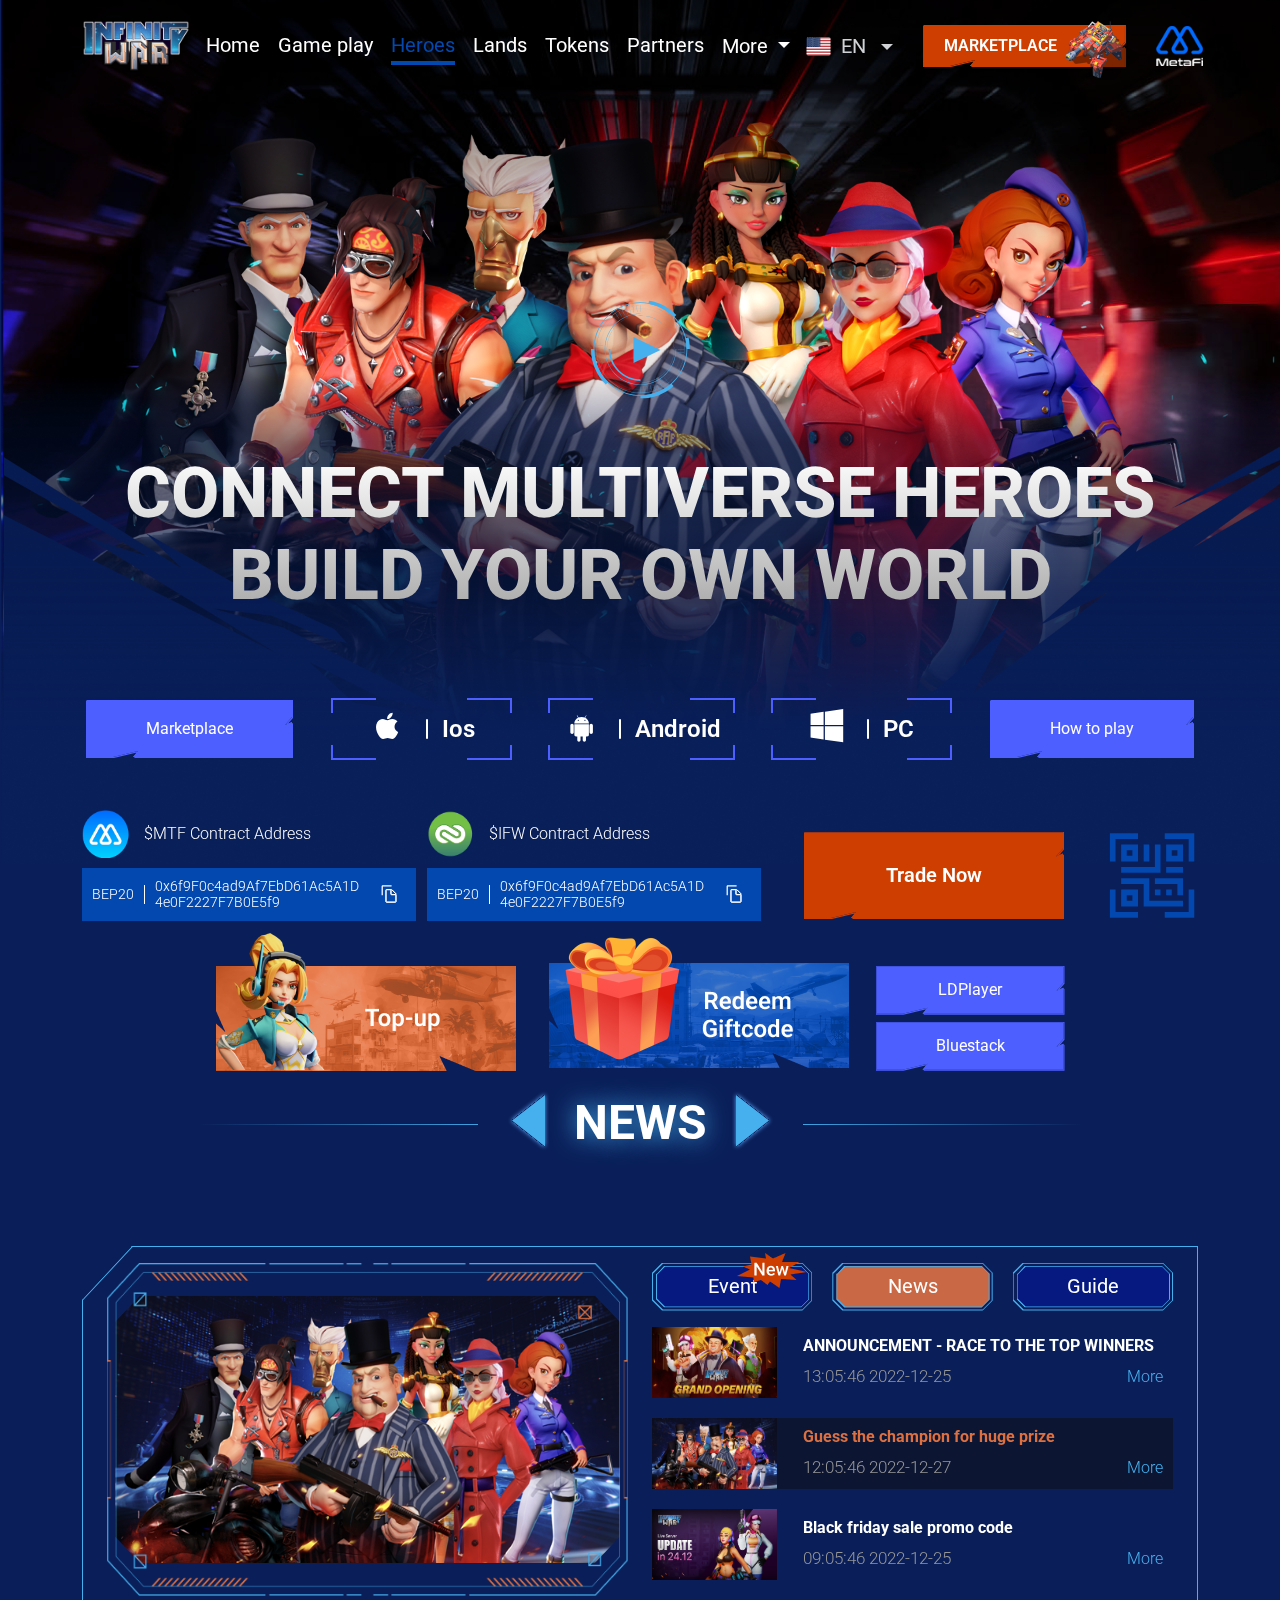
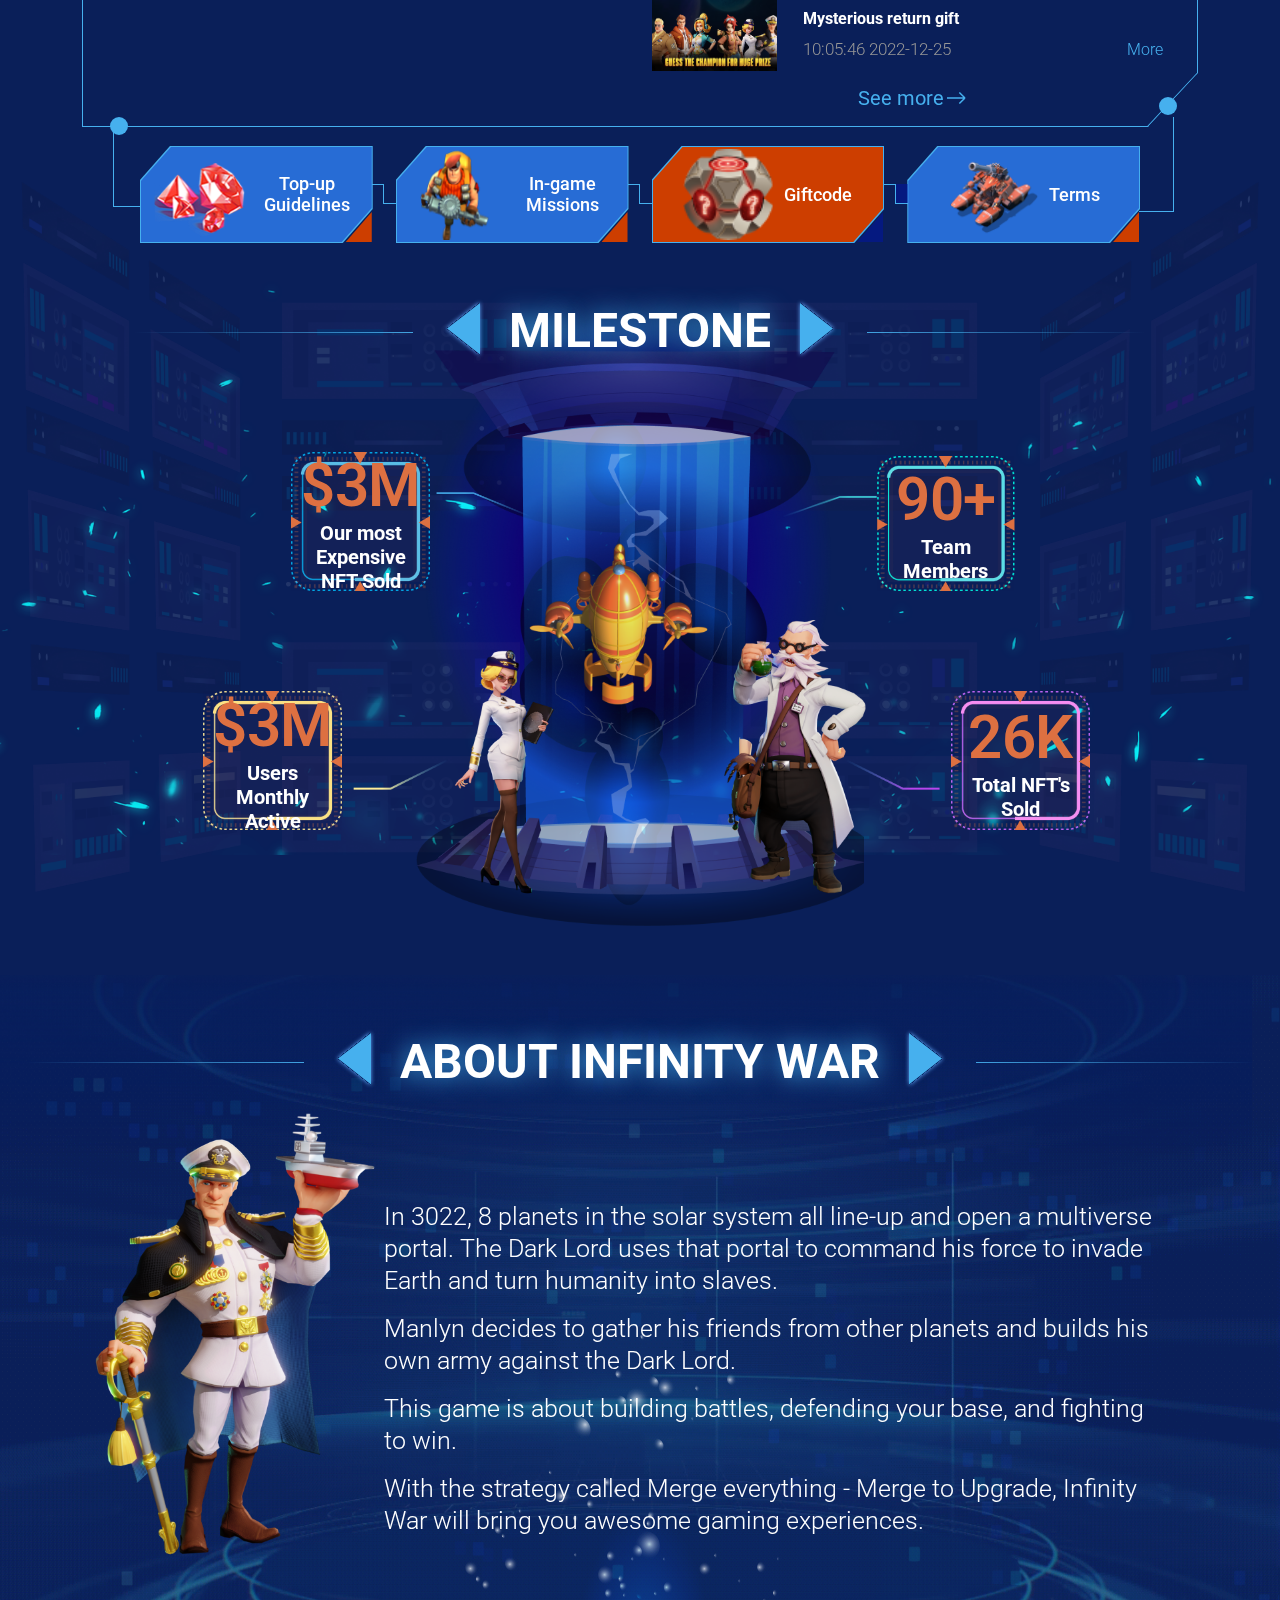
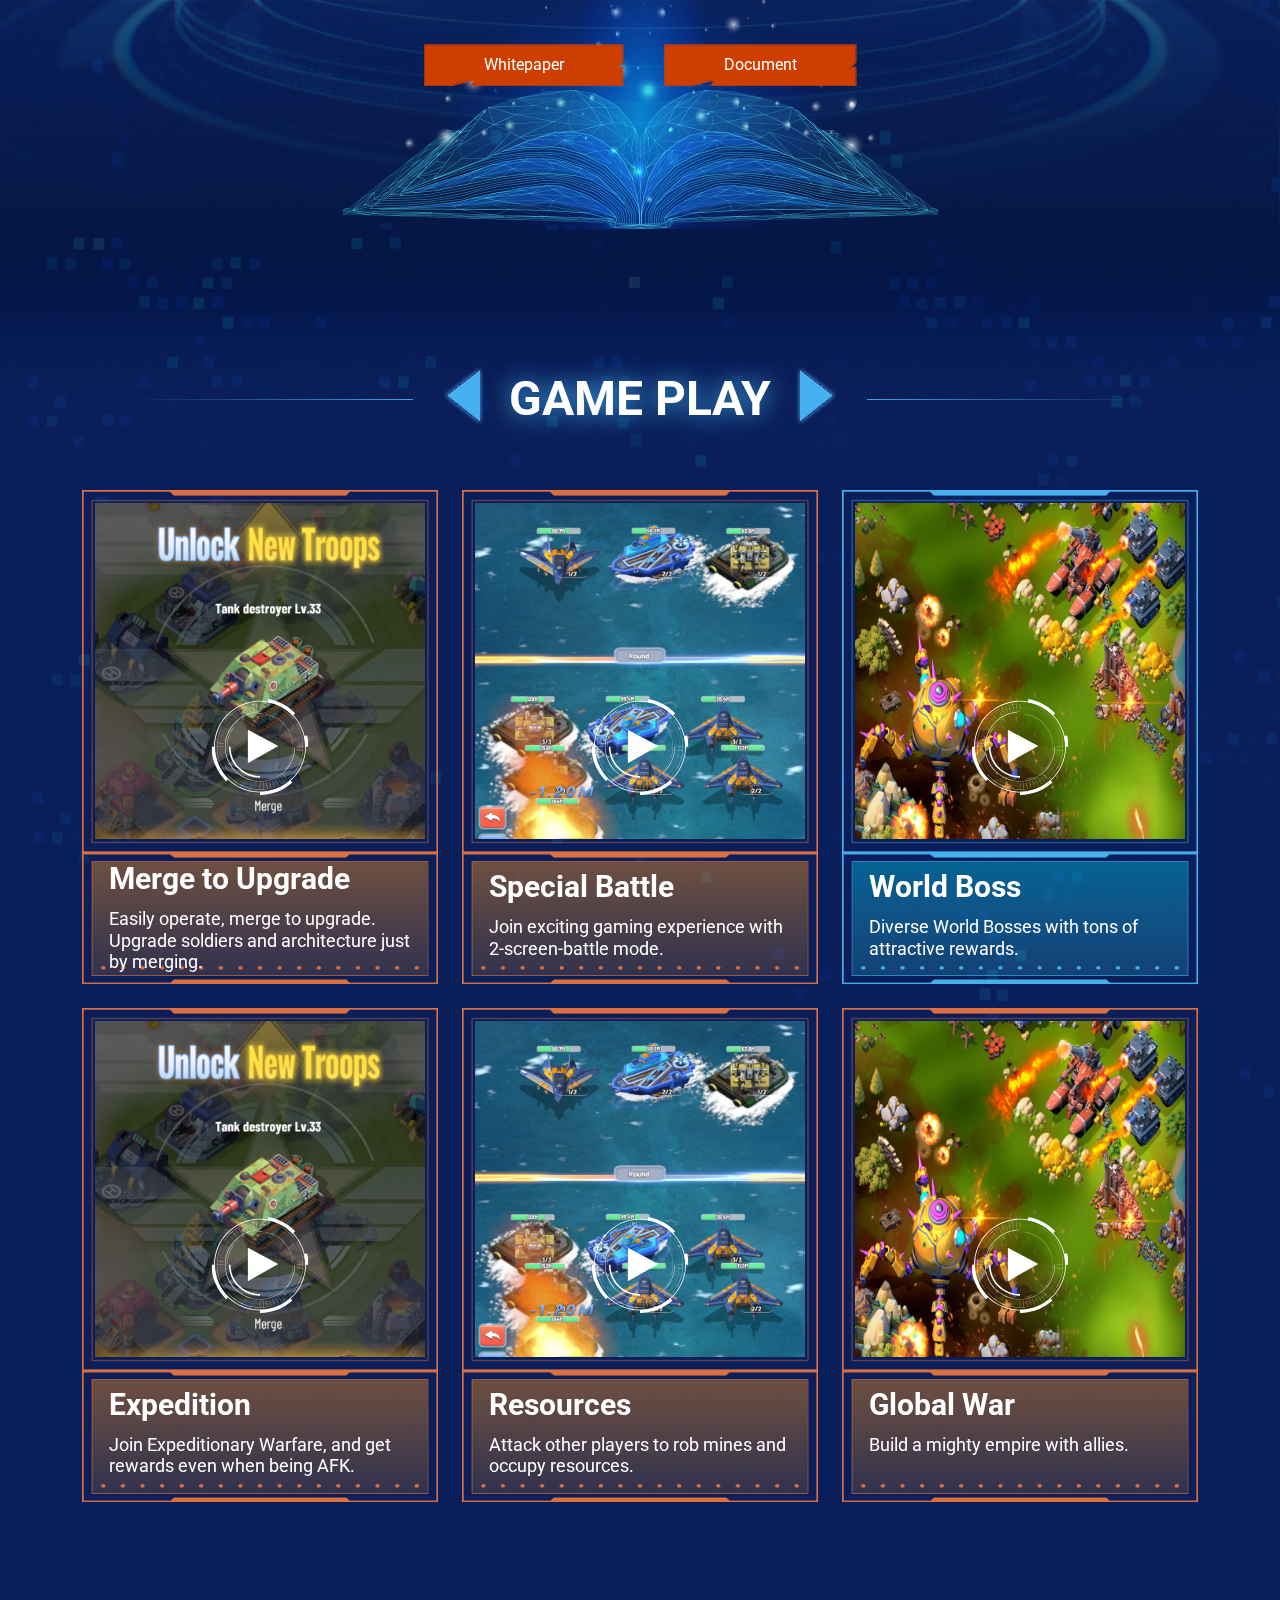
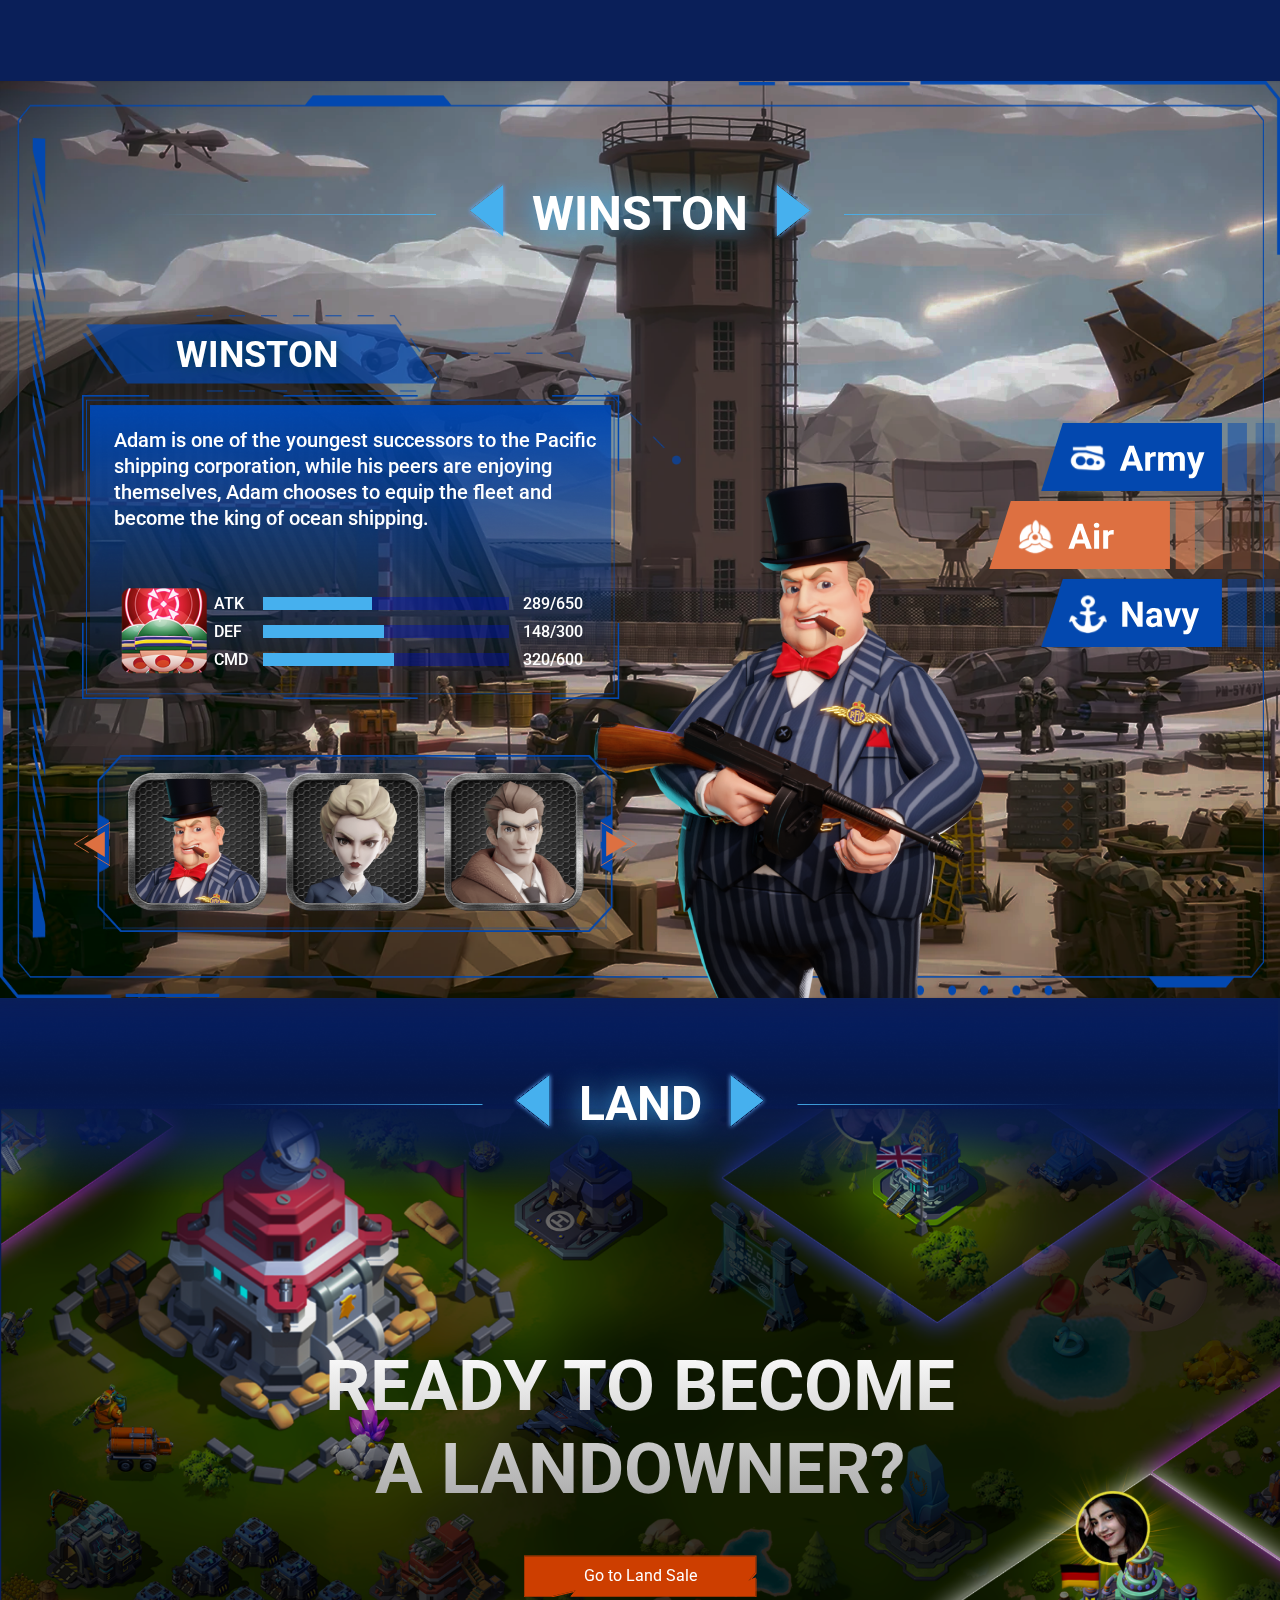
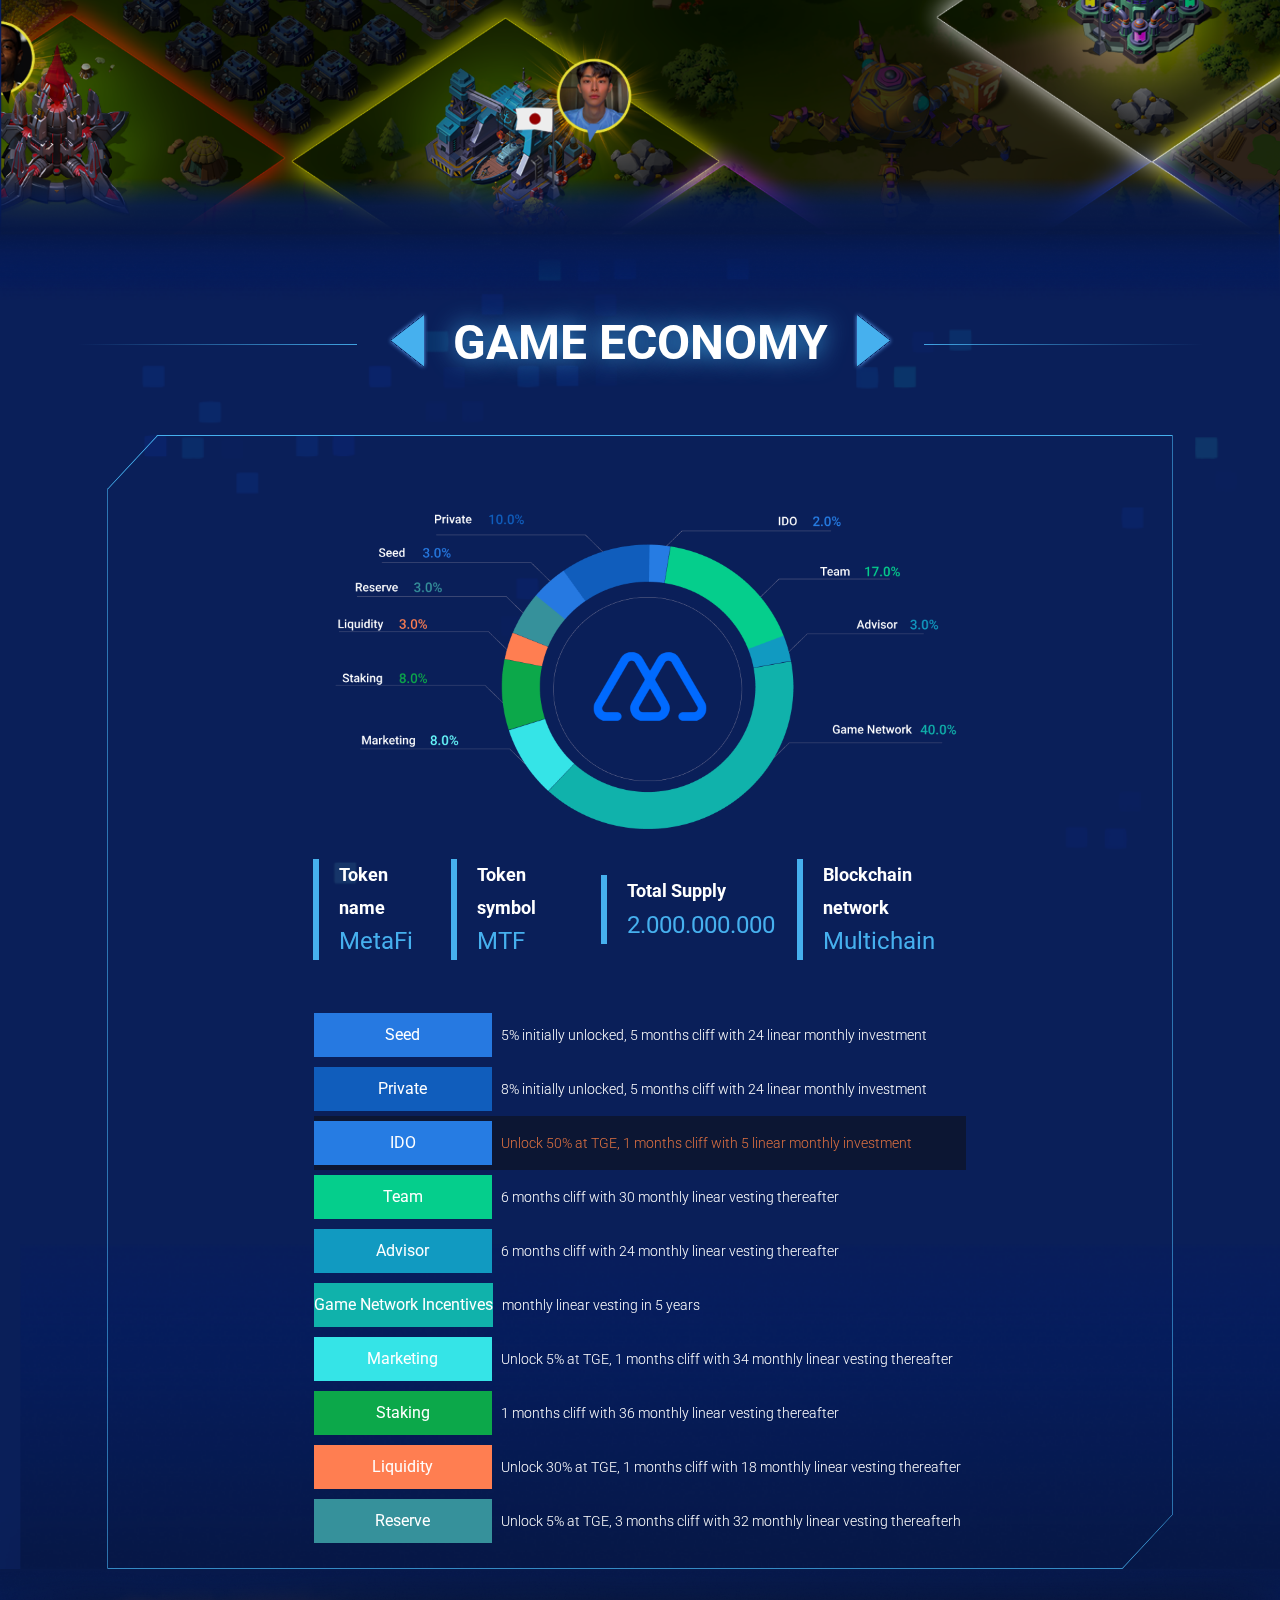
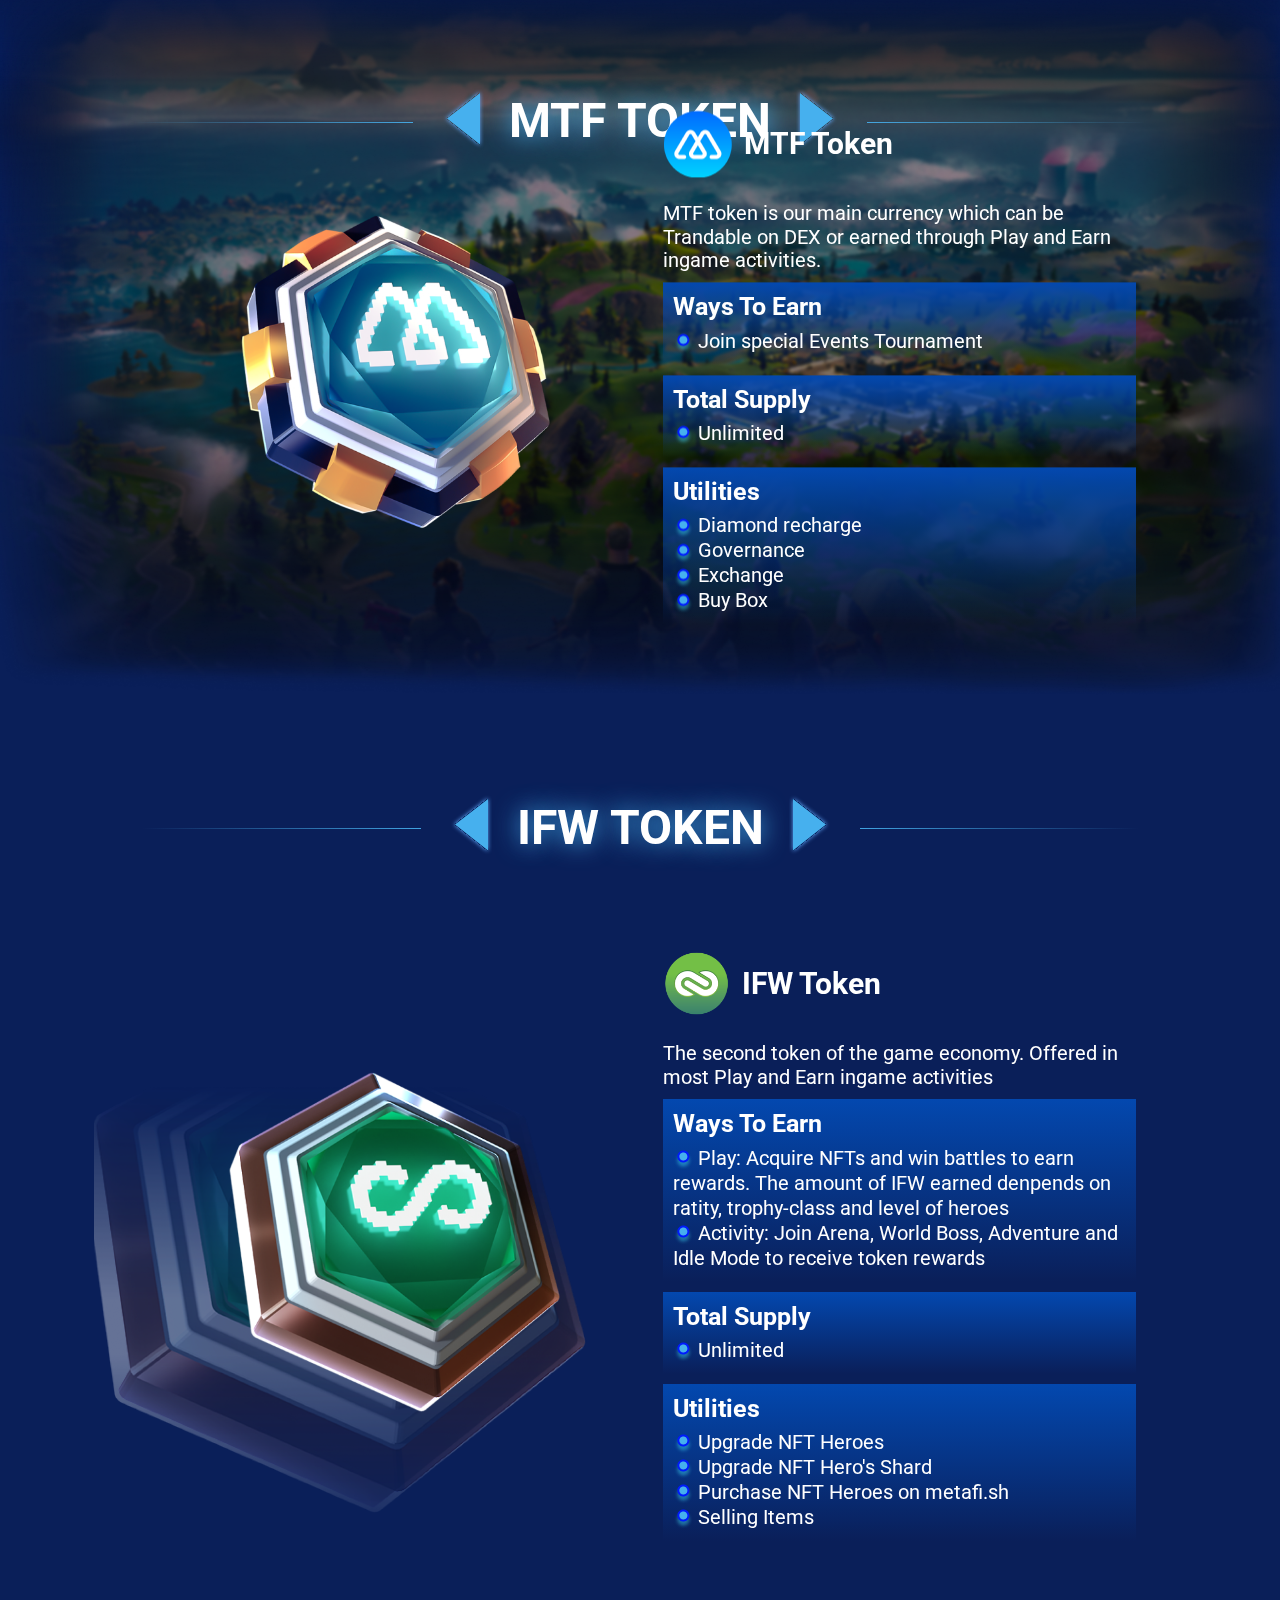
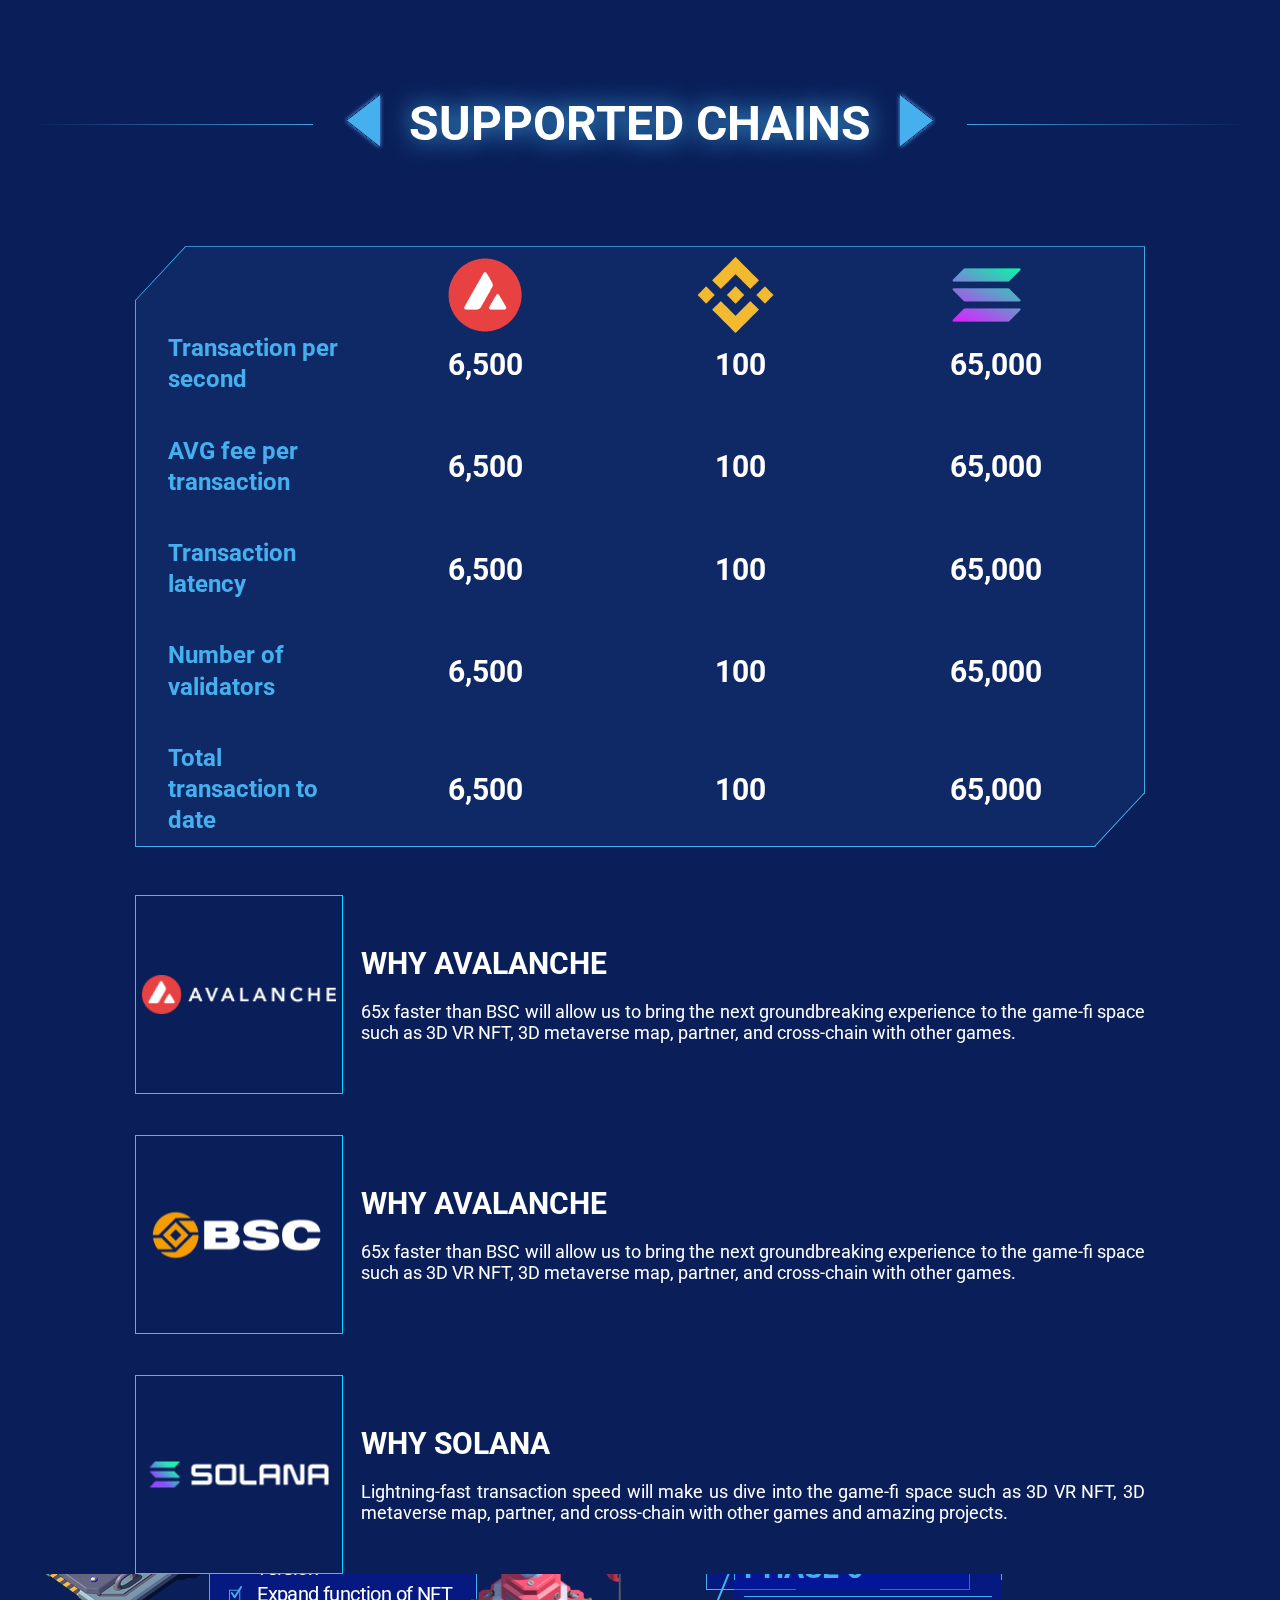
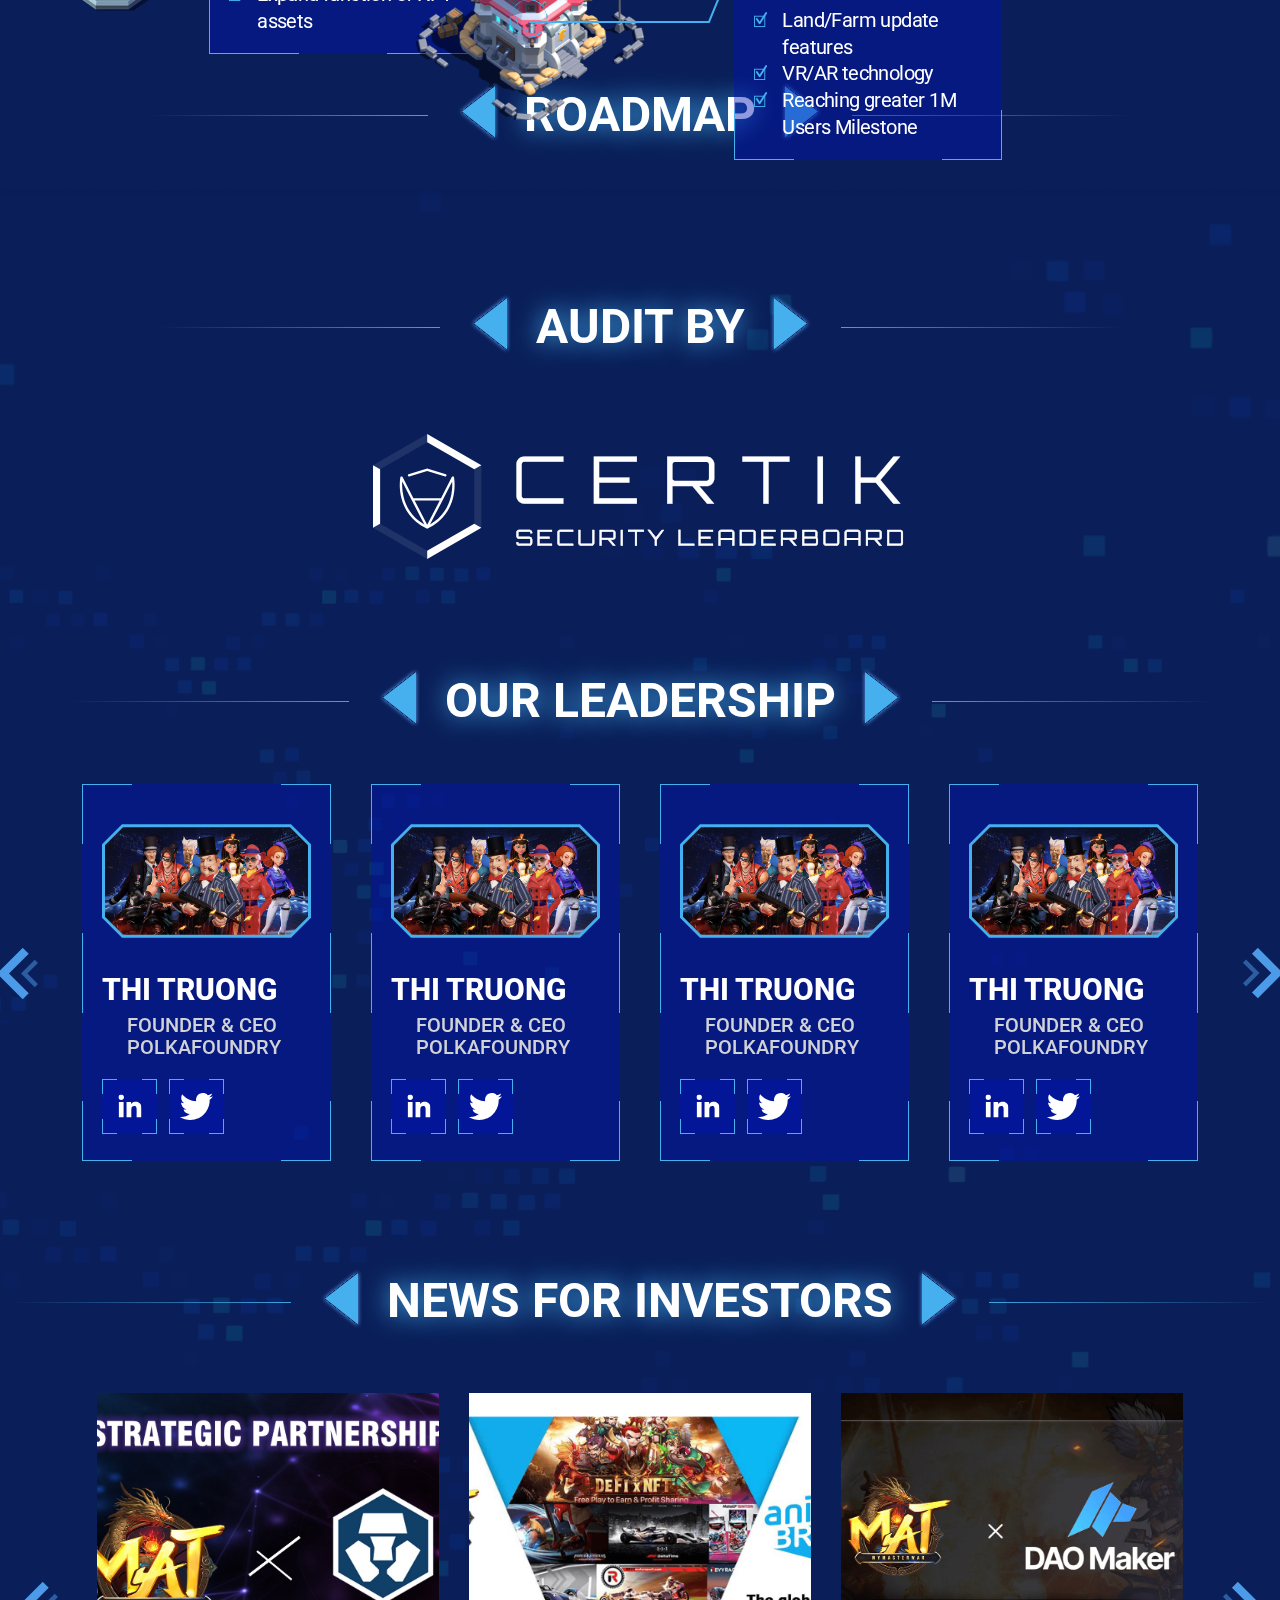
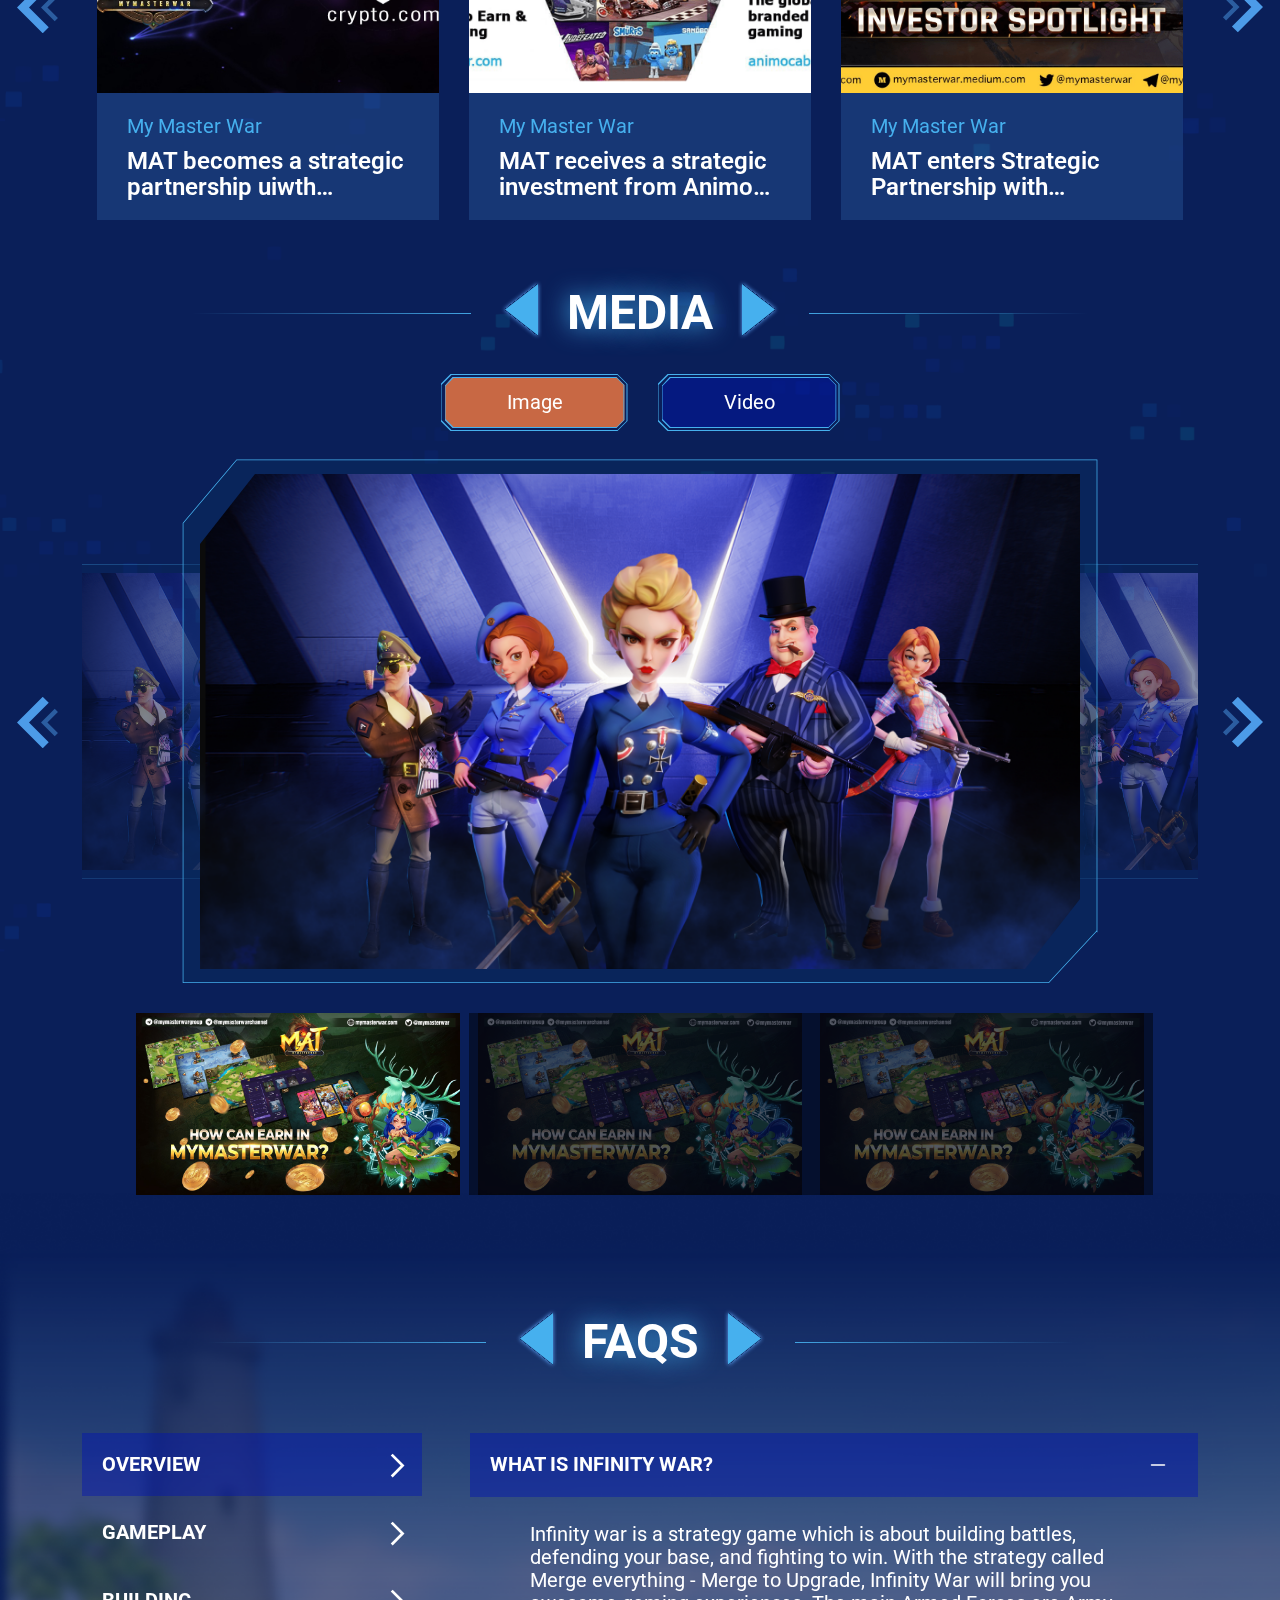
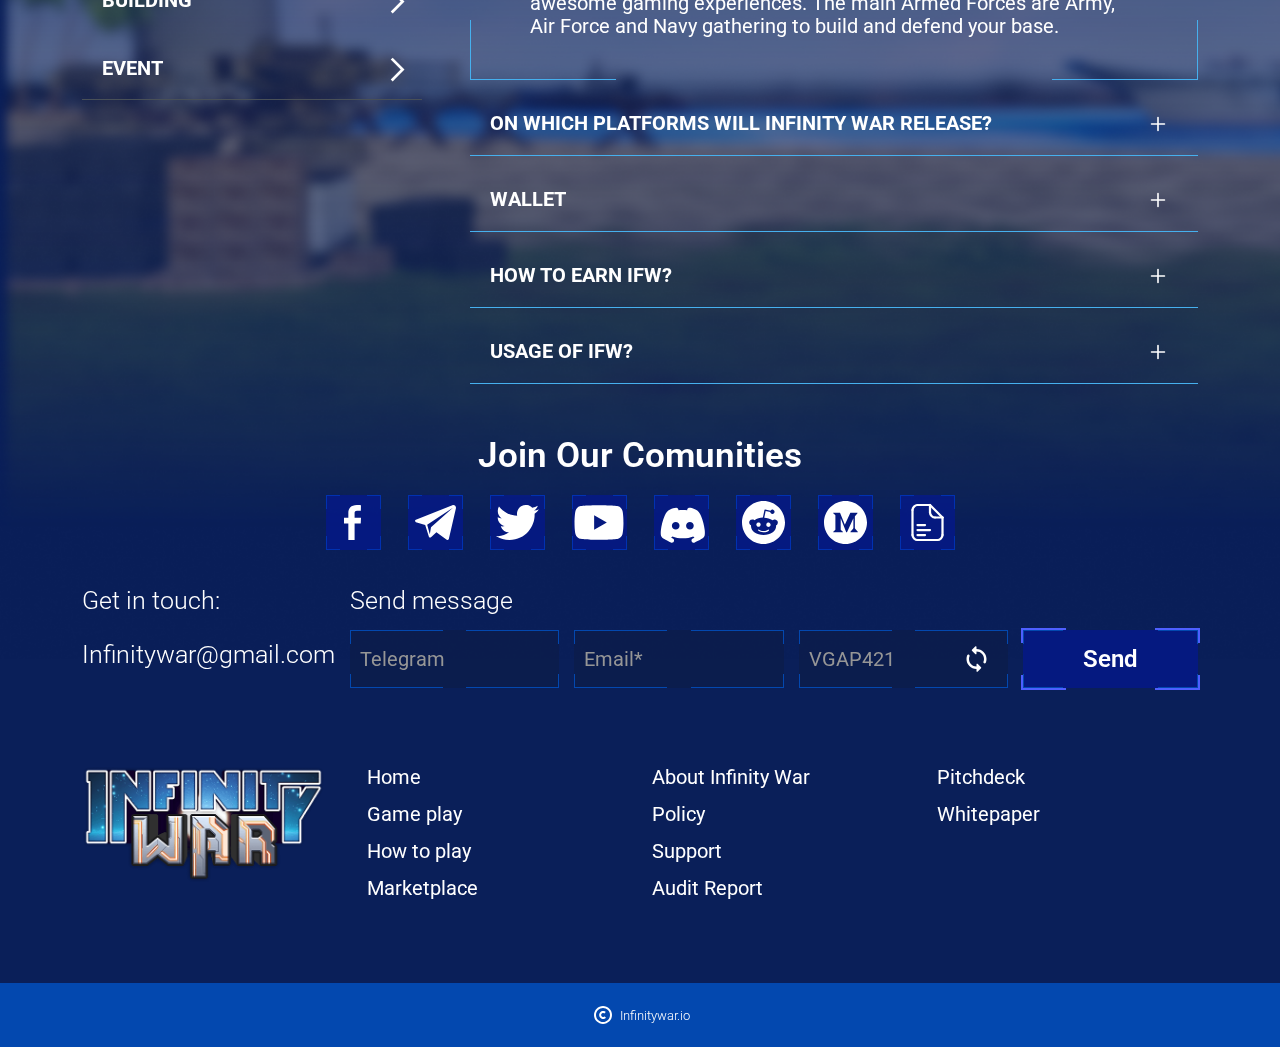
==== commit 945fbe6b: "Merge branch 'hau-dev' into deploy_k8s" ====
--- a/website/index.html
+++ b/website/index.html
@@ -2239,7 +2239,7 @@
                 Event
                 </button>
               </li>
-              <li class="nav-item" role="presentation">
+              <!-- <li class="nav-item" role="presentation">
                 <button
                   class="nav-link"
                   id="faqcat5-tab"
@@ -2294,7 +2294,7 @@
                 >
                   technical information
                 </button>
-              </li>
+              </li> -->
             </ul>
           </div>
           <div class="col-lg-8">
@@ -2335,7 +2335,7 @@
                           The main Armed Forces are Army, Air Force and Navy gathering 
                           to build and defend your base.
                         </p>
-                        <div class="text-center" style="margin-bottom: -26px">
+                        <!-- <div class="text-center" style="margin-bottom: -26px">
                           <a
                             href="#"
                             target="_blank"
@@ -2343,7 +2343,7 @@
                           >
                             <span>LINKEDIN</span>
                           </a>
-                        </div>
+                        </div> -->
                       </div>
                     </div>
                   </div>
@@ -2371,7 +2371,7 @@
                           Just a regular iOS/Android phone or a PC/laptop with a 
                           stable internet connection is enough to play Infinity War.
                         </p>
-                        <div class="text-center" style="margin-bottom: -26px">
+                        <!-- <div class="text-center" style="margin-bottom: -26px">
                           <a
                             href="#"
                             target="_blank"
@@ -2379,7 +2379,7 @@
                           >
                             <span>LINKEDIN</span>
                           </a>
-                        </div>
+                        </div> -->
                       </div>
                     </div>
                   </div>
@@ -2394,7 +2394,7 @@
                         aria-expanded="false"
                         aria-controls="collapse3"
                       >
-                      WALLET?
+                      WALLET
                       </button>
                     </h2>
                     <div
@@ -2403,19 +2403,19 @@
                       data-bs-parent="#accordionFaq1"
                     >
                       <div class="accordion-body">
-                        <p>
-                          To receive IFW (Infinity War) Tokens earned in the 
-                          game and to buy/sell NFT Heroes on the Marketplace, 
-                          users need a digital wallet.
-                        </p>
-                        <p>
-                          Currently supported digital wallets include MetaMask, 
-                          and we will support other wallets in the future.
-                        </p>
-                        <p>
-                          MetaMask can be used on both desktop and mobile devices.
-                        </p>
-                        <div class="text-center" style="margin-bottom: -26px">
+                        <ul>
+                          <li>
+                            To receive IFW (Infinity War) Tokens earned in the 
+                            game and to buy/sell NFT Heroes on the Marketplace, 
+                            users need a digital wallet.
+                          </li>
+                          <li>
+                            Currently supported digital wallets include MetaMask, 
+                            and we will support other wallets in the future.
+                          </li>
+                          <li>MetaMask can be used on both desktop and mobile devices.</li>
+                        </ul>
+                        <!-- <div class="text-center" style="margin-bottom: -26px">
                           <a
                             href="#"
                             target="_blank"
@@ -2423,7 +2423,7 @@
                           >
                             <span>LINKEDIN</span>
                           </a>
-                        </div>
+                        </div> -->
                       </div>
                     </div>
                   </div>
@@ -2447,16 +2447,18 @@
                       data-bs-parent="#accordionFaq1"
                     >
                       <div class="accordion-body">
-                        <p>
-                          Play: Collect NFTs and win battles to earn rewards. 
-                          The amount of IFW earned depends on the rarity, cup rank, 
-                          and level of the hero.
-                        </p>
-                        <p>
-                          Activities: Participate in Arena, World Boss, Adventure, 
-                          and Idle Mode to earn token rewards.
-                        </p>
-                        <div class="text-center" style="margin-bottom: -26px">
+                        <ul>
+                          <li>
+                            Play: Collect NFTs and win battles to earn rewards. 
+                            The amount of IFW earned depends on the rarity, cup rank, 
+                            and level of the hero.
+                          </li>
+                          <li>
+                            Activities: Participate in Arena, World Boss, Adventure, 
+                            and Idle Mode to earn token rewards.
+                          </li>
+                        </ul>
+                        <!-- <div class="text-center" style="margin-bottom: -26px">
                           <a
                             href="#"
                             target="_blank"
@@ -2464,7 +2466,7 @@
                           >
                             <span>LINKEDIN</span>
                           </a>
-                        </div>
+                        </div> -->
                       </div>
                     </div>
                   </div>
@@ -2488,22 +2490,14 @@
                       data-bs-parent="#accordionFaq1"
                     >
                       <div class="accordion-body">
-                        <p>
-                          Buy NFT Heroes: Use IFW tokens to purchase NFT Heroes on the marketplace.
-                        </p>
-                        <p>
-                          Upgrade Heroes: Spend IFW tokens to upgrade your NFT Heroes.
-                        </p>
-                        <p>
-                          Participate in Events: Use IFW tokens to enter special in-game events or challenges.
-                        </p>
-                        <p>
-                          Marketplace Transactions: Buy and sell items or Heroes on the marketplace using IFW tokens.
-                        </p>
-                        <p>
-                          Staking & Rewards: Stake IFW tokens to earn additional rewards or bonuses.
-                        </p>
-                        <div class="text-center" style="margin-bottom: -26px">
+                        <ul>
+                          <li>Buy NFT Heroes: Use IFW tokens to purchase NFT Heroes on the marketplace.</li>
+                          <li>Upgrade Heroes: Spend IFW tokens to upgrade your NFT Heroes.</li>
+                          <li>Participate in Events: Use IFW tokens to enter special in-game events or challenges.</li>
+                          <li>Marketplace Transactions: Buy and sell items or Heroes on the marketplace using IFW tokens.</li>
+                          <li>Staking & Rewards: Stake IFW tokens to earn additional rewards or bonuses.</li>
+                        </ul>
+                        <!-- <div class="text-center" style="margin-bottom: -26px">
                           <a
                             href="#"
                             target="_blank"
@@ -2511,7 +2505,7 @@
                           >
                             <span>LINKEDIN</span>
                           </a>
-                        </div>
+                        </div> -->
                       </div>
                     </div>
                   </div>
@@ -2552,7 +2546,7 @@
                           you can construct. New buildings unlock as your character’s level 
                           increases (e.g., Weapon Workshop, Coin Mine, Shipyard, Banners, etc.).
                         </p>
-                        <div class="text-center" style="margin-bottom: -26px">
+                        <!-- <div class="text-center" style="margin-bottom: -26px">
                           <a
                             href="#"
                             target="_blank"
@@ -2560,7 +2554,7 @@
                           >
                             <span>LINKEDIN</span>
                           </a>
-                        </div>
+                        </div> -->
                       </div>
                     </div>
                   </div>
@@ -2584,34 +2578,36 @@
                       data-bs-parent="#accordionFaq2"
                     >
                       <div class="accordion-body">
-                        <p>
-                          Entering the World Map: Click on “World” to access the world map. 
-                          This map shows your main base, enemy bases, and other military
-                          outposts, with coordinates displayed for quick navigation
-                        </p>
-                        <p>
-                          Attacking Outposts: Players can attack outposts near their fortress 
-                          to gain loot. Troops and Heroes will move to the target, attack, and 
-                          return with loot.
-                        </p>
-                        <p>
-                          Navigating with Minimap: The minimap displays your current location. 
-                          Clicking on coordinates allows players to quickly move to their base 
-                          or other key areas.
-                        </p>
-                        <p>
-                          Radar Feature: Enter the Radar interface to receive missions to attack 
-                          outposts and earn rewards like upgrading materials.
-                        </p>
-                        <p>
-                          City Skins: Customize the appearance of your base with different skins, 
+                        <ul>
+                          <li>
+                            Entering the World Map: Click on “World” to access the world map. 
+                            This map shows your main base, enemy bases, and other military
+                            outposts, with coordinates displayed for quick navigation
+                          </li>
+                          <li>
+                            Attacking Outposts: Players can attack outposts near their fortress 
+                            to gain loot. Troops and Heroes will move to the target, attack, and 
+                            return with loot.
+                          </li>
+                          <li>
+                            Navigating with Minimap: The minimap displays your current location. 
+                            Clicking on coordinates allows players to quickly move to their base 
+                            or other key areas.
+                          </li>
+                          <li>
+                            Radar Feature: Enter the Radar interface to receive missions to attack 
+                            outposts and earn rewards like upgrading materials.
+                          </li>
+                          <li>
+                            City Skins: Customize the appearance of your base with different skins, 
                           which also enhance your character's attributes.
-                        </p>
-                        <p>
-                          Toggle Extra UI Elements: Click to hide or show additional UI elements 
-                          on the screen for a cleaner interface.
-                        </p>
-                        <div class="text-center" style="margin-bottom: -26px">
+                          </li>
+                          <li>
+                            Toggle Extra UI Elements: Click to hide or show additional UI elements 
+                            on the screen for a cleaner interface.
+                          </li>
+                        </ul>
+                        <!-- <div class="text-center" style="margin-bottom: -26px">
                           <a
                             href="#"
                             target="_blank"
@@ -2619,7 +2615,7 @@
                           >
                             <span>LINKEDIN</span>
                           </a>
-                        </div>
+                        </div> -->
                       </div>
                     </div>
                   </div>
@@ -2672,7 +2668,7 @@
                               </li>
                             </ul>
                         </p>
-                        <div class="text-center" style="margin-bottom: -26px">
+                        <!-- <div class="text-center" style="margin-bottom: -26px">
                           <a
                             href="#"
                             target="_blank"
@@ -2680,7 +2676,7 @@
                           >
                             <span>LINKEDIN</span>
                           </a>
-                        </div>
+                        </div> -->
                       </div>
                     </div>
                   </div>
@@ -2709,7 +2705,7 @@
                           character’s items, including Special, Troops, Buildings, Heroes, 
                           and Enhancement items.
                         </p>
-                        <div class="text-center" style="margin-bottom: -26px">
+                        <!-- <div class="text-center" style="margin-bottom: -26px">
                           <a
                             href="#"
                             target="_blank"
@@ -2717,7 +2713,7 @@
                           >
                             <span>LINKEDIN</span>
                           </a>
-                        </div>
+                        </div> -->
                       </div>
                     </div>
                   </div>
@@ -2753,7 +2749,7 @@
                             <li>Collections</li>
                           </ul>
                         </p>
-                        <div class="text-center" style="margin-bottom: -26px">
+                        <!-- <div class="text-center" style="margin-bottom: -26px">
                           <a
                             href="#"
                             target="_blank"
@@ -2761,7 +2757,7 @@
                           >
                             <span>LINKEDIN</span>
                           </a>
-                        </div>
+                        </div> -->
                       </div>
                     </div>
                   </div>
@@ -2801,7 +2797,7 @@
                             <li>Alliance Territory: Includes Fortresses, infrastructure, and relics, built with Alliance Coins.</li>
                           </ul>
                         </p>
-                        <div class="text-center" style="margin-bottom: -26px">
+                        <!-- <div class="text-center" style="margin-bottom: -26px">
                           <a
                             href="#"
                             target="_blank"
@@ -2809,7 +2805,7 @@
                           >
                             <span>LINKEDIN</span>
                           </a>
-                        </div>
+                        </div> -->
                       </div>
                     </div>
                   </div>
@@ -2836,7 +2832,7 @@
                         <p>
                           Adding Friends: Use the “Friends” interface to add other players.
                         </p>
-                        <div class="text-center" style="margin-bottom: -26px">
+                        <!-- <div class="text-center" style="margin-bottom: -26px">
                           <a
                             href="#"
                             target="_blank"
@@ -2844,7 +2840,7 @@
                           >
                             <span>LINKEDIN</span>
                           </a>
-                        </div>
+                        </div> -->
                       </div>
                     </div>
                   </div>
@@ -2879,12 +2875,14 @@
                     data-bs-parent="#accordionFaq3"
                   >
                     <div class="accordion-body">
-                      <p>Purpose: Produces Army units.</p>
-                      <p>
+                      <ul>
+                        <li>Purpose: Produces Army units.</li>
+                        <li>
                         Upgrades: Two Weapon Workshops of the same level can merge to form a 
                         higher-level workshop. Higher-level workshops produce stronger combat units.
-                      </p>
-                      <div class="text-center" style="margin-bottom: -26px">
+                        </li>
+                      </ul>
+                      <!-- <div class="text-center" style="margin-bottom: -26px">
                         <a
                           href="#"
                           target="_blank"
@@ -2892,7 +2890,7 @@
                         >
                           <span>LINKEDIN</span>
                         </a>
-                      </div>
+                      </div> -->
                     </div>
                   </div>
                 </div>
@@ -2916,13 +2914,11 @@
                     data-bs-parent="#accordionFaq3"
                   >
                     <div class="accordion-body">
-                      <p>
-                        Purpose: Generates Gold for players over time.
-                      </p>
-                      <p>
-                        Upgrades: Can be upgraded from a lower to a higher level, with higher-level mines producing more Gold.
-                      </p>
-                      <div class="text-center" style="margin-bottom: -26px">
+                      <ul>
+                        <li>Purpose: Generates Gold for players over time.</li>
+                        <li>Upgrades: Can be upgraded from a lower to a higher level, with higher-level mines producing more Gold.</li>
+                      </ul>
+                      <!-- <div class="text-center" style="margin-bottom: -26px">
                         <a
                           href="#"
                           target="_blank"
@@ -2930,7 +2926,7 @@
                         >
                           <span>LINKEDIN</span>
                         </a>
-                      </div>
+                      </div> -->
                     </div>
                   </div>
                 </div>
@@ -2957,7 +2953,7 @@
                       <p>
                         Purpose: Produces Warships for the Navy.
                       </p>
-                      <div class="text-center" style="margin-bottom: -26px">
+                      <!-- <div class="text-center" style="margin-bottom: -26px">
                         <a
                           href="#"
                           target="_blank"
@@ -2965,7 +2961,7 @@
                         >
                           <span>LINKEDIN</span>
                         </a>
-                      </div>
+                      </div> -->
                     </div>
                   </div>
                 </div>
@@ -2992,7 +2988,7 @@
                       <p>
                         Purpose: Produces combat aircraft for the Air Force.
                       </p>
-                      <div class="text-center" style="margin-bottom: -26px">
+                      <!-- <div class="text-center" style="margin-bottom: -26px">
                         <a
                           href="#"
                           target="_blank"
@@ -3000,7 +2996,7 @@
                         >
                           <span>LINKEDIN</span>
                         </a>
-                      </div>
+                      </div> -->
                     </div>
                   </div>
                 </div>
@@ -3024,13 +3020,11 @@
                     data-bs-parent="#accordionFaq3"
                   >
                     <div class="accordion-body">
-                      <p>
-                        Purpose: Upgrades buildings to higher levels.
-                      </p>
-                      <p>
-                        Requirements: Gold and Upgrade Items, which can be earned through campaigns and events.
-                      </p>
-                      <div class="text-center" style="margin-bottom: -26px">
+                      <ul>
+                        <li>Purpose: Upgrades buildings to higher levels.</li>
+                        <li>Requirements: Gold and Upgrade Items, which can be earned through campaigns and events.</li>
+                      </ul>
+                      <!-- <div class="text-center" style="margin-bottom: -26px">
                         <a
                           href="#"
                           target="_blank"
@@ -3038,7 +3032,7 @@
                         >
                           <span>LINKEDIN</span>
                         </a>
-                      </div>
+                      </div> -->
                     </div>
                   </div>
                 </div>
@@ -3065,7 +3059,7 @@
                       <p>
                         Purpose: In-game shop to buy items and bundles using Diamonds, Gems, and other in-game currencies.
                       </p>
-                      <div class="text-center" style="margin-bottom: -26px">
+                      <!-- <div class="text-center" style="margin-bottom: -26px">
                         <a
                           href="#"
                           target="_blank"
@@ -3073,7 +3067,7 @@
                         >
                           <span>LINKEDIN</span>
                         </a>
-                      </div>
+                      </div> -->
                     </div>
                   </div>
                 </div>
@@ -3100,7 +3094,7 @@
                       <p>
                         Purpose: Allows players to set up formations for various activities like defense and rescue missions.
                       </p>
-                      <div class="text-center" style="margin-bottom: -26px">
+                      <!-- <div class="text-center" style="margin-bottom: -26px">
                         <a
                           href="#"
                           target="_blank"
@@ -3108,7 +3102,7 @@
                         >
                           <span>LINKEDIN</span>
                         </a>
-                      </div>
+                      </div> -->
                     </div>
                   </div>
                 </div>
@@ -3135,7 +3129,7 @@
                       <p>
                         Purpose: Increases the amount of Gold players can collect. Collect promptly to avoid the machine stopping when full.
                       </p>
-                      <div class="text-center" style="margin-bottom: -26px">
+                      <!-- <div class="text-center" style="margin-bottom: -26px">
                         <a
                           href="#"
                           target="_blank"
@@ -3143,7 +3137,7 @@
                         >
                           <span>LINKEDIN</span>
                         </a>
-                      </div>
+                      </div> -->
                     </div>
                   </div>
                 </div>
@@ -3170,7 +3164,7 @@
                       <p>
                         Purpose: Sells various chests, unlocking decorative items for your territory.
                       </p>
-                      <div class="text-center" style="margin-bottom: -26px">
+                      <!-- <div class="text-center" style="margin-bottom: -26px">
                         <a
                           href="#"
                           target="_blank"
@@ -3178,7 +3172,7 @@
                         >
                           <span>LINKEDIN</span>
                         </a>
-                      </div>
+                      </div> -->
                     </div>
                   </div>
                 </div>
@@ -3205,7 +3199,7 @@
                       <p>
                         Purpose: Repairs damaged units after battles in bulk, saving time.
                       </p>
-                      <div class="text-center" style="margin-bottom: -26px">
+                      <!-- <div class="text-center" style="margin-bottom: -26px">
                         <a
                           href="#"
                           target="_blank"
@@ -3213,7 +3207,7 @@
                         >
                           <span>LINKEDIN</span>
                         </a>
-                      </div>
+                      </div> -->
                     </div>
                   </div>
                 </div>
@@ -3240,7 +3234,7 @@
                       <p>
                         Purpose: Craft items, such as power-enhancing gems, using Gold and materials.
                       </p>
-                      <div class="text-center" style="margin-bottom: -26px">
+                      <!-- <div class="text-center" style="margin-bottom: -26px">
                         <a
                           href="#"
                           target="_blank"
@@ -3248,7 +3242,7 @@
                         >
                           <span>LINKEDIN</span>
                         </a>
-                      </div>
+                      </div> -->
                     </div>
                   </div>
                 </div>
@@ -3275,7 +3269,7 @@
                       <p>
                         Purpose: Displays news and events for players.
                       </p>
-                      <div class="text-center" style="margin-bottom: -26px">
+                      <!-- <div class="text-center" style="margin-bottom: -26px">
                         <a
                           href="#"
                           target="_blank"
@@ -3283,7 +3277,7 @@
                         >
                           <span>LINKEDIN</span>
                         </a>
-                      </div>
+                      </div> -->
                     </div>
                   </div>
                 </div>
@@ -3311,7 +3305,7 @@
                         Purpose: Capture resource caves to gain Gold or Technology items by defeating 
                         defense units. Higher-level mines provide greater rewards.
                       </p>
-                      <div class="text-center" style="margin-bottom: -26px">
+                      <!-- <div class="text-center" style="margin-bottom: -26px">
                         <a
                           href="#"
                           target="_blank"
@@ -3319,7 +3313,7 @@
                         >
                           <span>LINKEDIN</span>
                         </a>
-                      </div>
+                      </div> -->
                     </div>
                   </div>
                 </div>
@@ -3346,7 +3340,7 @@
                       <p>
                         Purpose: Store Air Force, Army, and Navy units, respectively, saving map space and simplifying unit merging.
                       </p>
-                      <div class="text-center" style="margin-bottom: -26px">
+                      <!-- <div class="text-center" style="margin-bottom: -26px">
                         <a
                           href="#"
                           target="_blank"
@@ -3354,7 +3348,7 @@
                         >
                           <span>LINKEDIN</span>
                         </a>
-                      </div>
+                      </div> -->
                     </div>
                   </div>
                 </div>
@@ -3390,7 +3384,7 @@
                           <li>Radar Defense System: Defend against the Dark Army to charge the signal at Radar Level 3.</li>
                         </ul>
                       </p>
-                      <div class="text-center" style="margin-bottom: -26px">
+                      <!-- <div class="text-center" style="margin-bottom: -26px">
                         <a
                           href="#"
                           target="_blank"
@@ -3398,7 +3392,7 @@
                         >
                           <span>LINKEDIN</span>
                         </a>
-                      </div>
+                      </div> -->
                     </div>
                   </div>
                 </div>
@@ -3422,13 +3416,11 @@
                     data-bs-parent="#accordionFaq3"
                   >
                     <div class="accordion-body">
-                      <p>
-                        Purpose: Equip enhancement parts to troops.
-                      </p>
-                      <p>
-                        Unlocking Parts: Available at Commander Level 20, with additional slots opening at various levels.
-                      </p>
-                      <div class="text-center" style="margin-bottom: -26px">
+                      <ul>
+                        <li>Purpose: Equip enhancement parts to troops.</li>
+                        <li>Unlocking Parts: Available at Commander Level 20, with additional slots opening at various levels.</li>
+                      </ul>
+                      <!-- <div class="text-center" style="margin-bottom: -26px">
                         <a
                           href="#"
                           target="_blank"
@@ -3436,7 +3428,7 @@
                         >
                           <span>LINKEDIN</span>
                         </a>
-                      </div>
+                      </div> -->
                     </div>
                   </div>
                 </div>
@@ -3470,23 +3462,17 @@
                       data-bs-parent="#accordionFaq4"
                     >
                       <div class="accordion-body">
-                        <p>
-                          Overview: A server-wide event where players battle the Evil Origin Boss at set times.
-                        </p>
-                        <p>
-                          Event Times: The Evil Legion appears at 4:00, 12:00, and 20:00 daily, with a 
-                          reduced 5-minute appearance on Sundays at 12:00.
-                        </p>
-                        <p>
-                          Boss Battle: Engage the Boss to earn rewards. Rankings are based on total damage dealt.
-                        </p>
-                        <p>
-                          Alliance Rewards: Alliances receive rewards based on total damage across all members.
-                        </p>
-                        <p>
-                          Rewards: Calculated and sent by mail after 21:00 daily.
-                        </p>
-                        <div class="text-center" style="margin-bottom: -26px">
+                        <ul>
+                          <li>Overview: A server-wide event where players battle the Evil Origin Boss at set times.</li>
+                          <li>
+                            Event Times: The Evil Legion appears at 4:00, 12:00, and 20:00 daily, with a 
+                            reduced 5-minute appearance on Sundays at 12:00.
+                          </li>
+                          <li>Boss Battle: Engage the Boss to earn rewards. Rankings are based on total damage dealt.</li>
+                          <li>Alliance Rewards: Alliances receive rewards based on total damage across all members.</li>
+                          <li>Rewards: Calculated and sent by mail after 21:00 daily.</li>
+                        </ul>
+                        <!-- <div class="text-center" style="margin-bottom: -26px">
                           <a
                             href="#"
                             target="_blank"
@@ -3494,7 +3480,7 @@
                           >
                             <span>LINKEDIN</span>
                           </a>
-                        </div>
+                        </div> -->
                       </div>
                     </div>
                   </div>
@@ -3534,7 +3520,7 @@
                             <li>Sunday: Attack and kill enemy troops.</li>
                           </ul>
                         </p>
-                        <div class="text-center" style="margin-bottom: -26px">
+                        <!-- <div class="text-center" style="margin-bottom: -26px">
                           <a
                             href="#"
                             target="_blank"
@@ -3542,7 +3528,7 @@
                           >
                             <span>LINKEDIN</span>
                           </a>
-                        </div>
+                        </div> -->
                       </div>
                     </div>
                   </div>
--- a/website/assets/css/style.css
+++ b/website/assets/css/style.css
@@ -1114,6 +1114,10 @@
     gap: 8px;
   }
 }
+.iw-top-news-content-right .news-list .news-item .thumb img {
+  width: 125px;
+  height: 71px;
+}
 .iw-top-news-content-right .news-list .news-item-content {
   display: flex;
   flex-direction: column;
@@ -1377,8 +1381,6 @@
     height: auto;
     z-index: 3;
   }
-}
-@media (max-width: 1024px) {
   .iw-top-news-addition {
     bottom: -185px;
   }
@@ -1415,16 +1417,12 @@
   .iw-top-news-addition-item .decoration-2 {
     display: none;
   }
-}
-@media (max-width: 1024px) {
   .iw-top-news-addition-item:nth-child(1)::after {
     border-bottom: none;
     height: 25px;
     top: -25px;
     left: 30.5%;
   }
-}
-@media (max-width: 1024px) {
   .iw-top-news-addition-item:nth-child(2)::after {
     content: "";
     position: absolute;
@@ -1435,8 +1433,6 @@
     border-right: 1px solid #46b0ee;
     width: 15%;
   }
-}
-@media (max-width: 1024px) {
   .iw-top-news-addition-item:nth-child(4)::after {
     display: none;
   }
@@ -1767,8 +1763,6 @@
     font-weight: 300;
     line-height: 17.58px;
   }
-}
-@media (max-width: 1200px) {
   .iw-footer-menu ul {
     margin-bottom: 20px;
   }
@@ -1799,16 +1793,12 @@
     width: 245px;
     height: auto;
   }
-}
-@media (max-width: 475px) {
   .iw-footer-join-title {
     font-size: 35px;
     font-weight: 600;
     line-height: 41.02px;
     text-align: center;
   }
-}
-@media (max-width: 475px) {
   .iw-footer-join-links {
     flex-direction: column;
     gap: 32px;
@@ -1835,16 +1825,12 @@
     display: flex;
     justify-content: center;
   }
-}
-@media (max-width: 475px) {
   .iw-footer-form-label {
     margin-bottom: 0;
     font-size: 15px;
     font-weight: 300;
     line-height: 17.58px;
   }
-}
-@media (max-width: 475px) {
   .iw-footer-form-control a {
     font-size: 15px;
     font-weight: 300;
@@ -1860,8 +1846,6 @@
   .iw-footer-menu ul {
     margin-bottom: 20px;
   }
-}
-@media (max-width: 475px) {
   .iw-footer-menu ul li a {
     font-size: 16px;
     font-weight: 500;
@@ -2784,13 +2768,9 @@
   .iw-advisors .advisors-slide a:first-child {
     border-top: 1px solid #46b0ee;
   }
-}
-@media (max-width: 1024px) {
   .iw-advisors .advisors-slide a:last-child {
     border-bottom: 1px solid #46b0ee;
   }
-}
-@media (max-width: 1024px) {
   .iw-advisors .advisors-slide a:hover, .iw-advisors .advisors-slide a.active {
     border: none;
     --border-color: #dd7041;
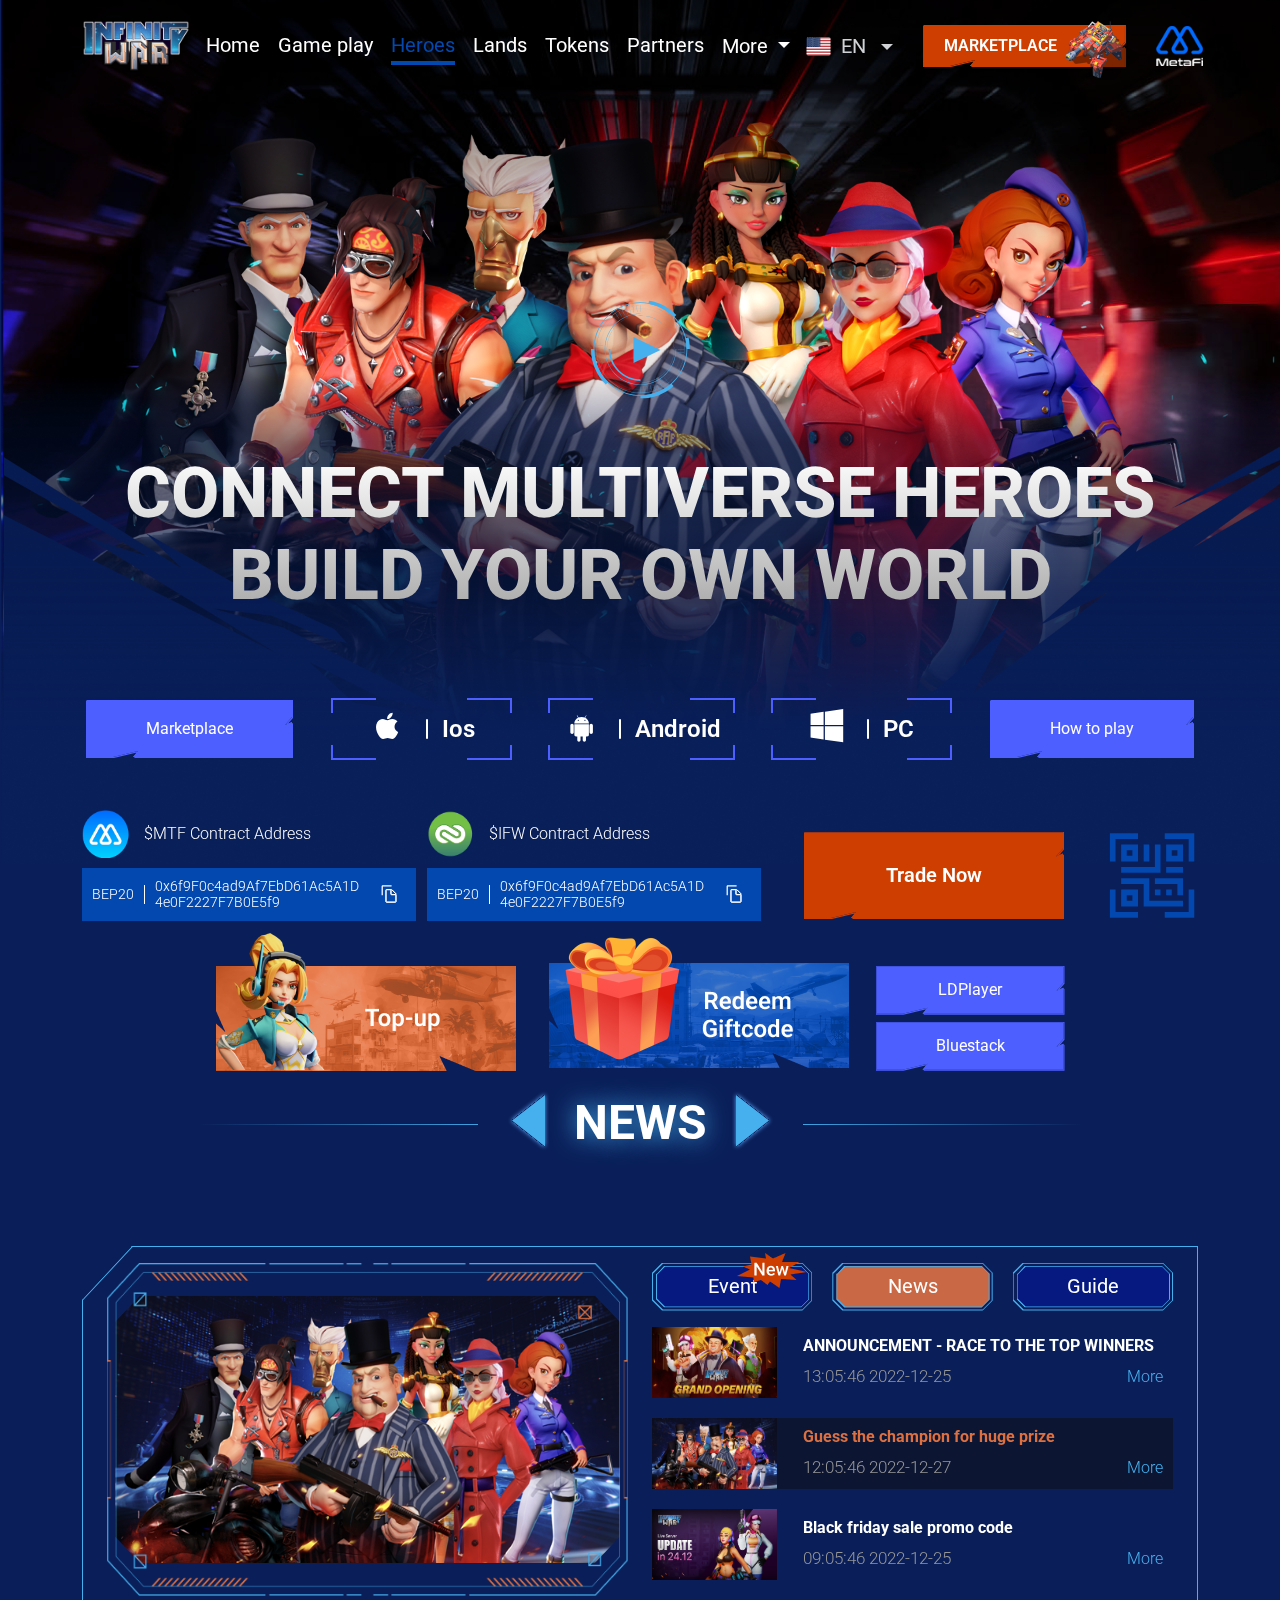
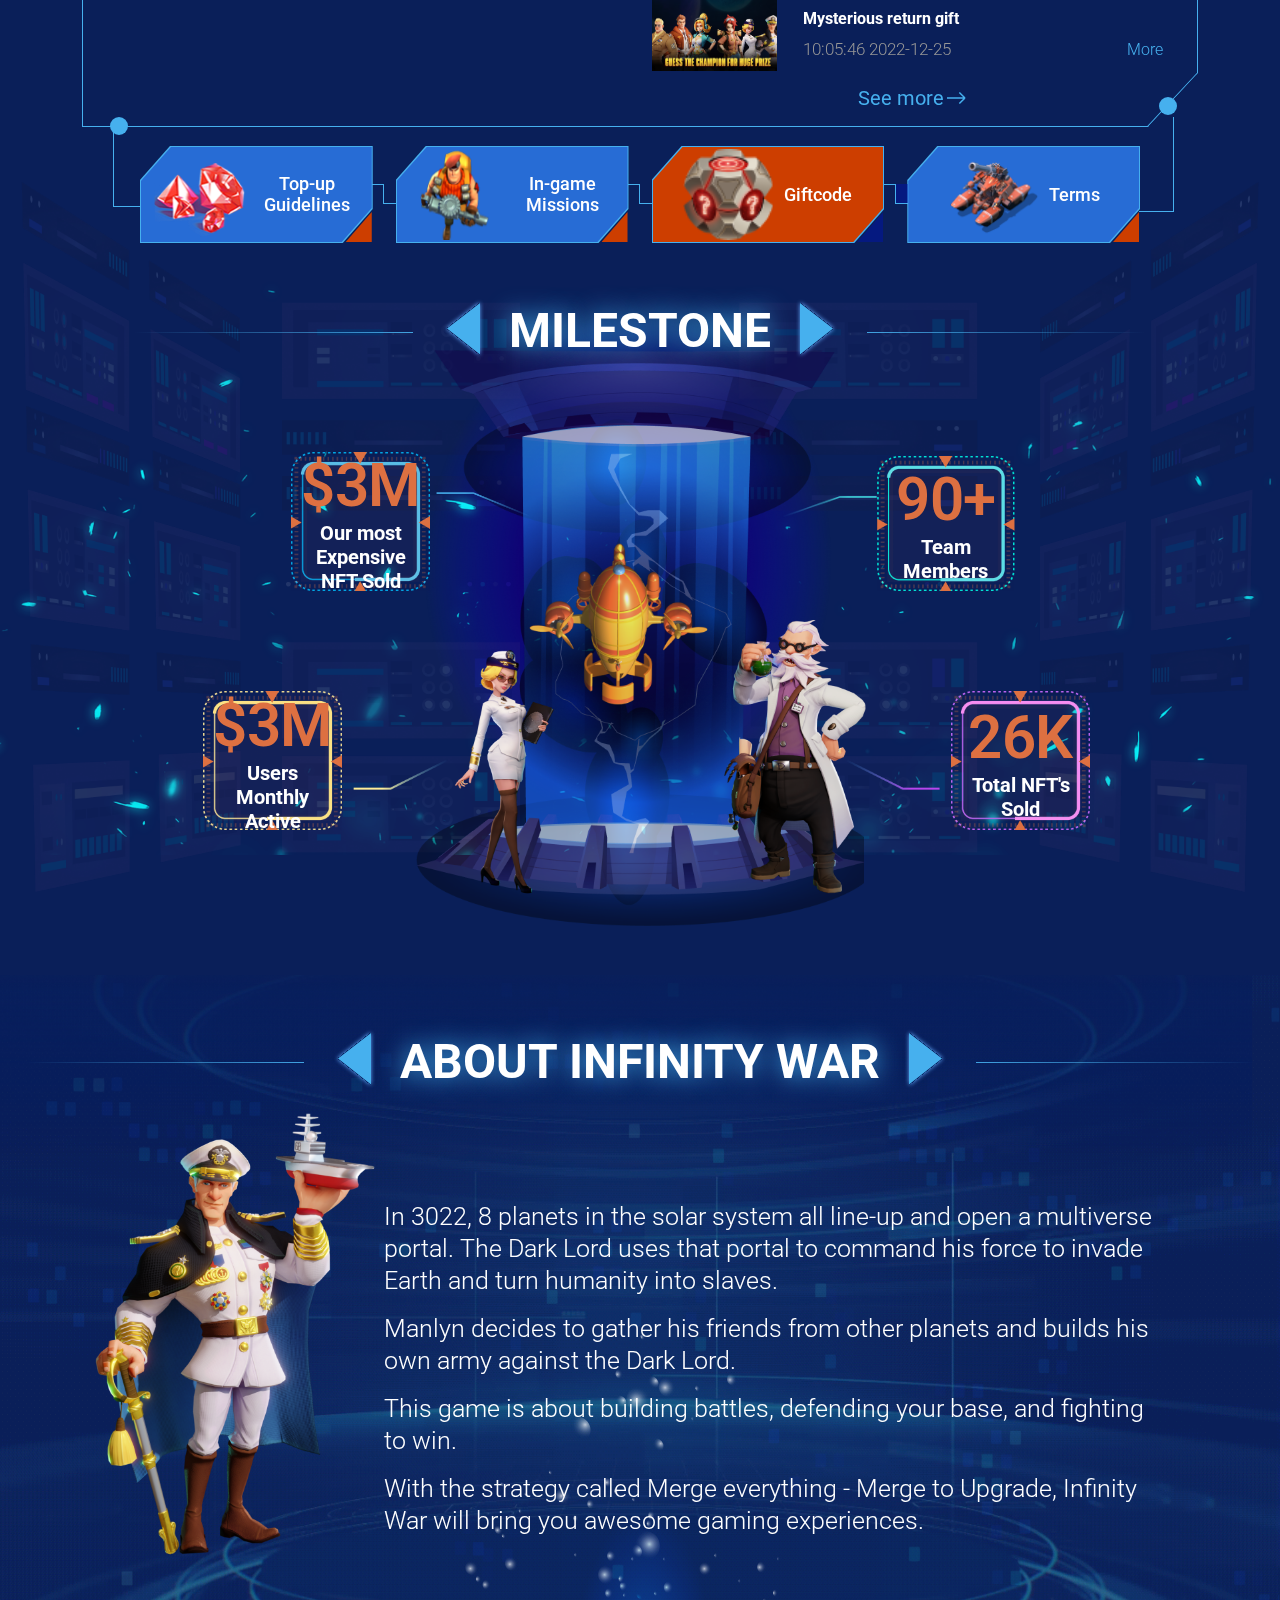
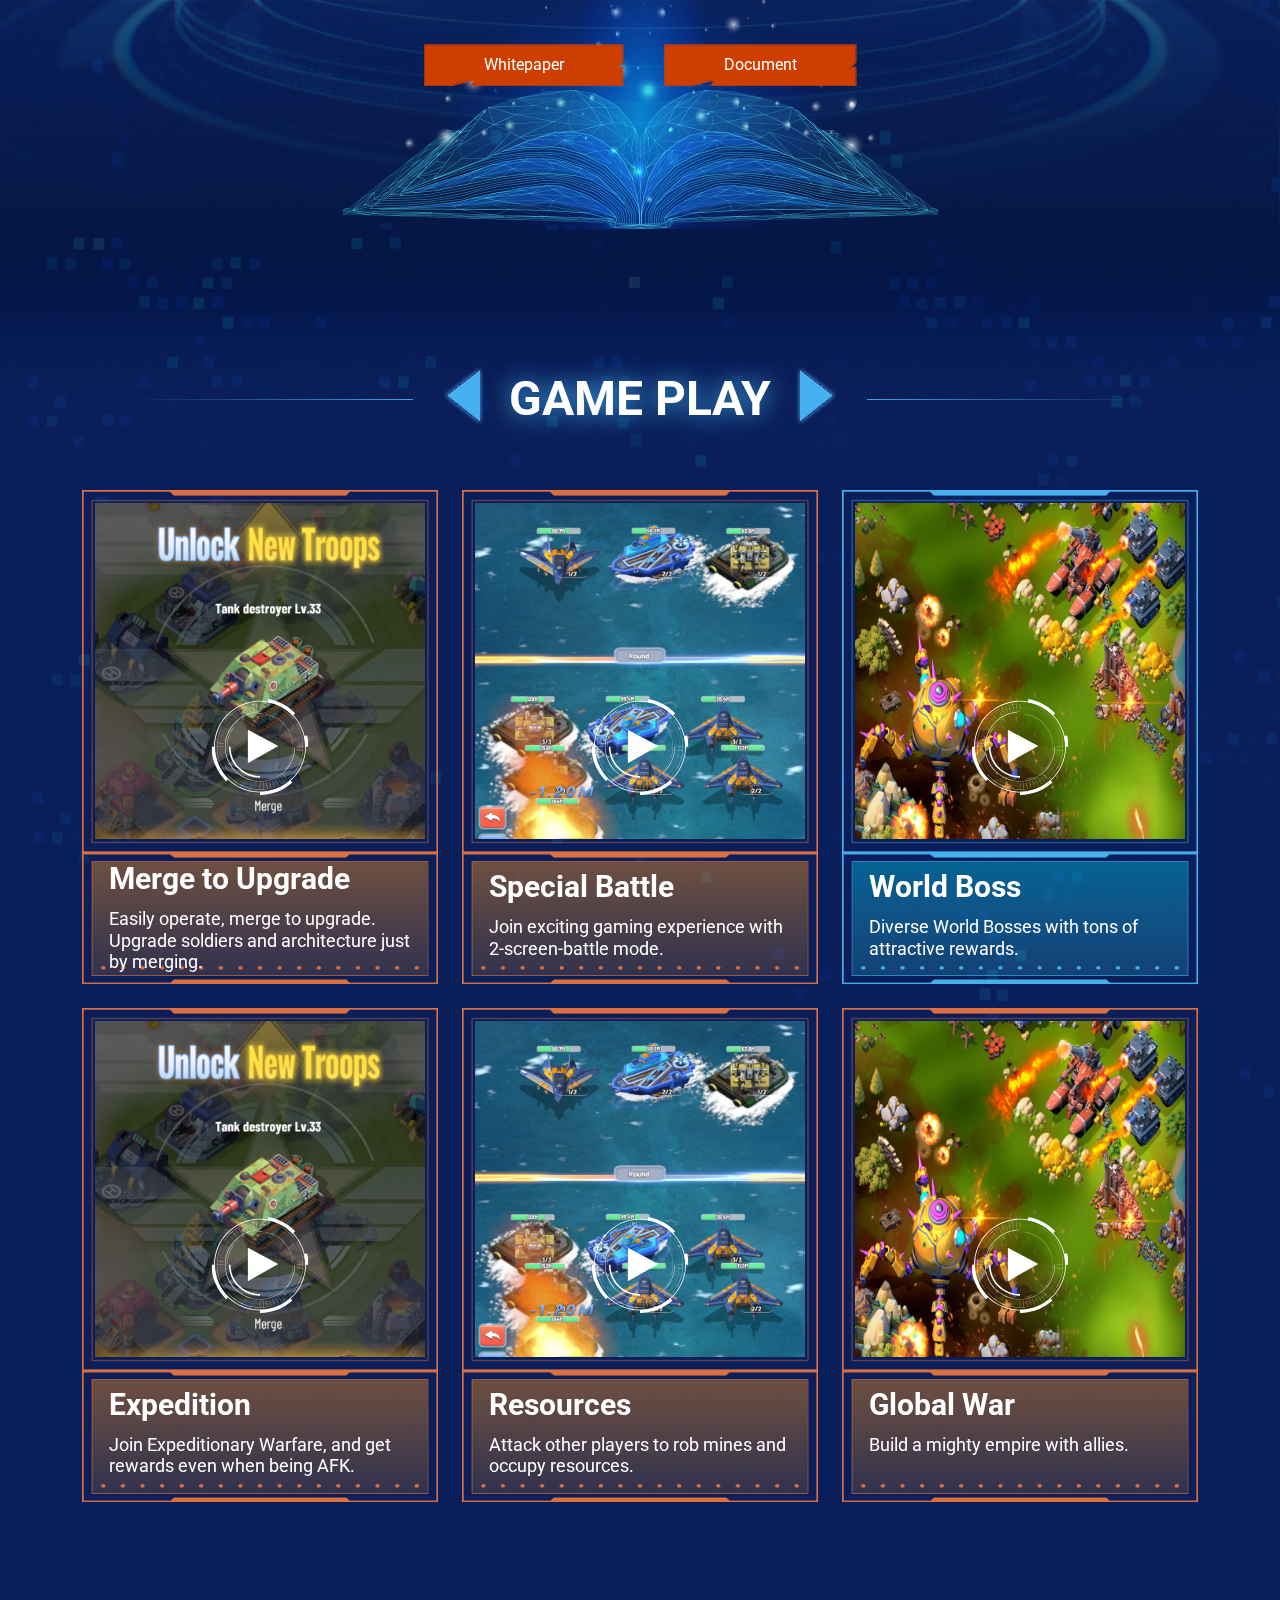
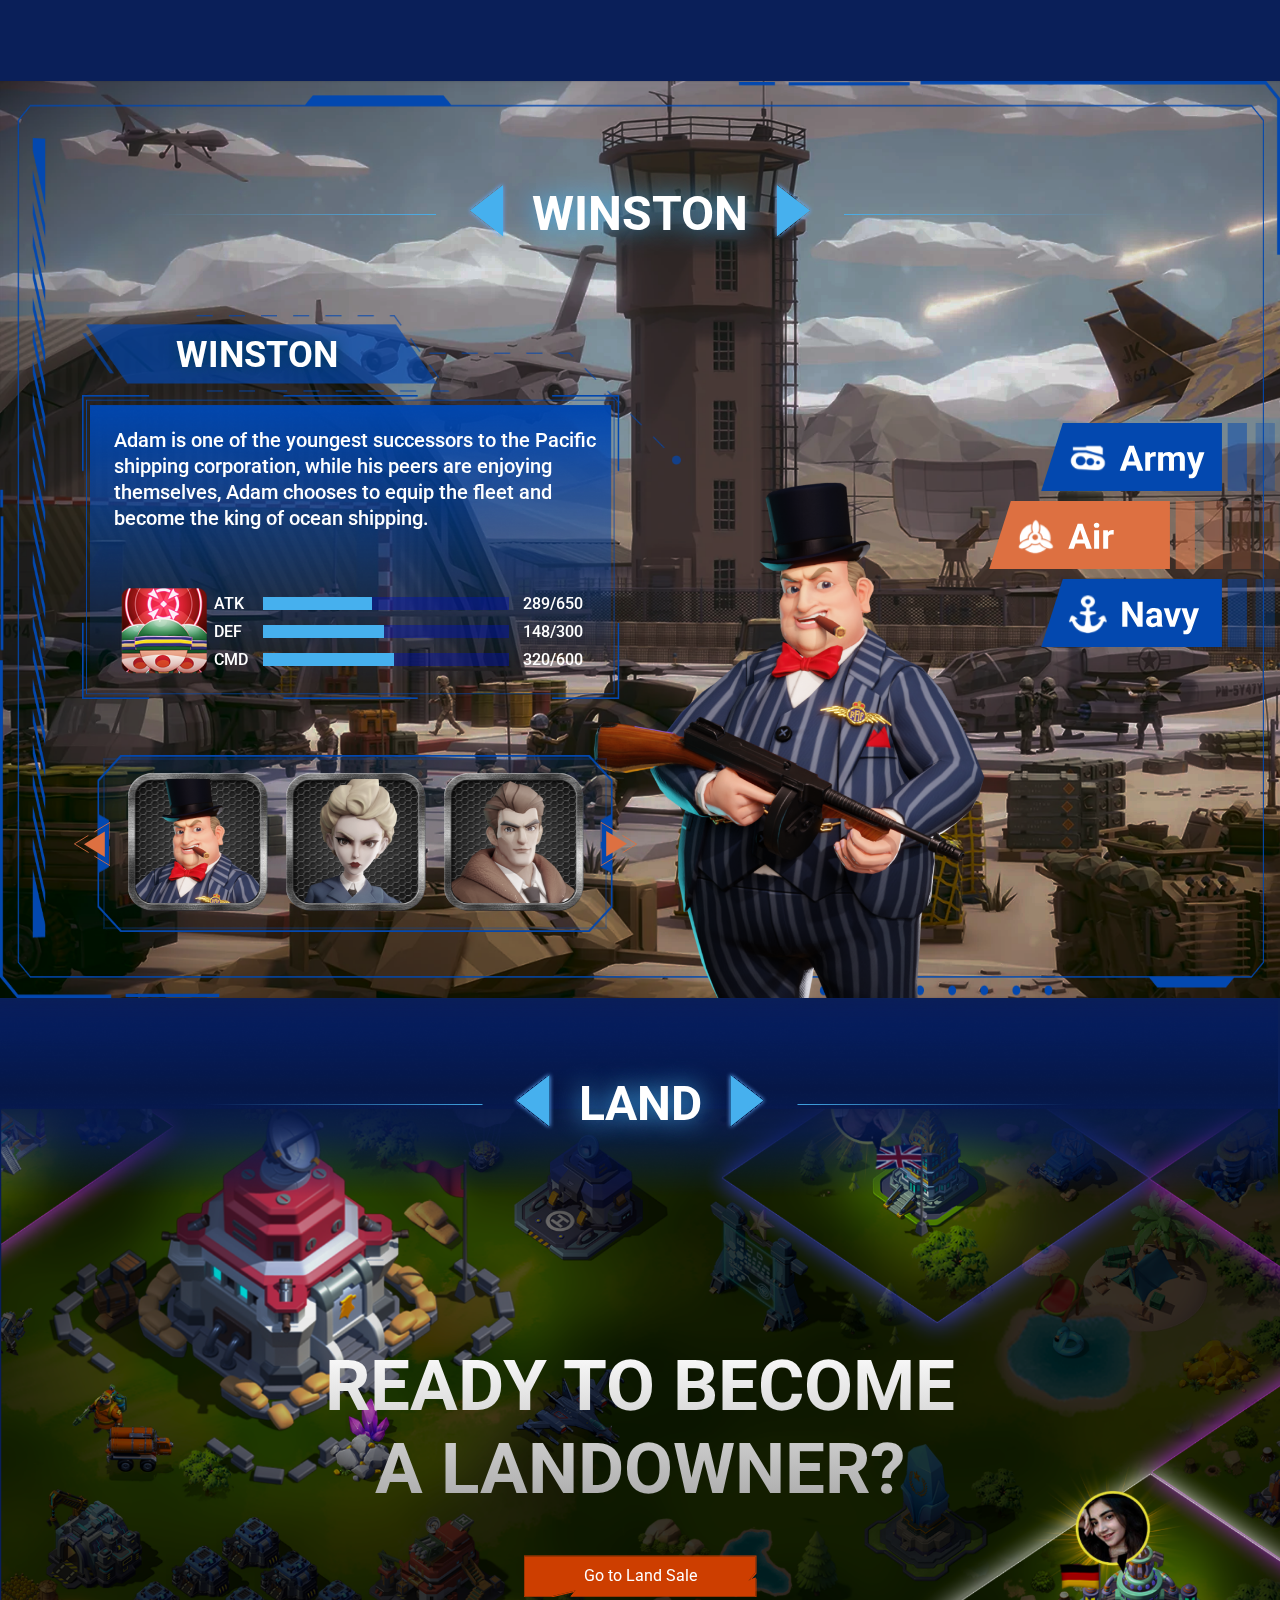
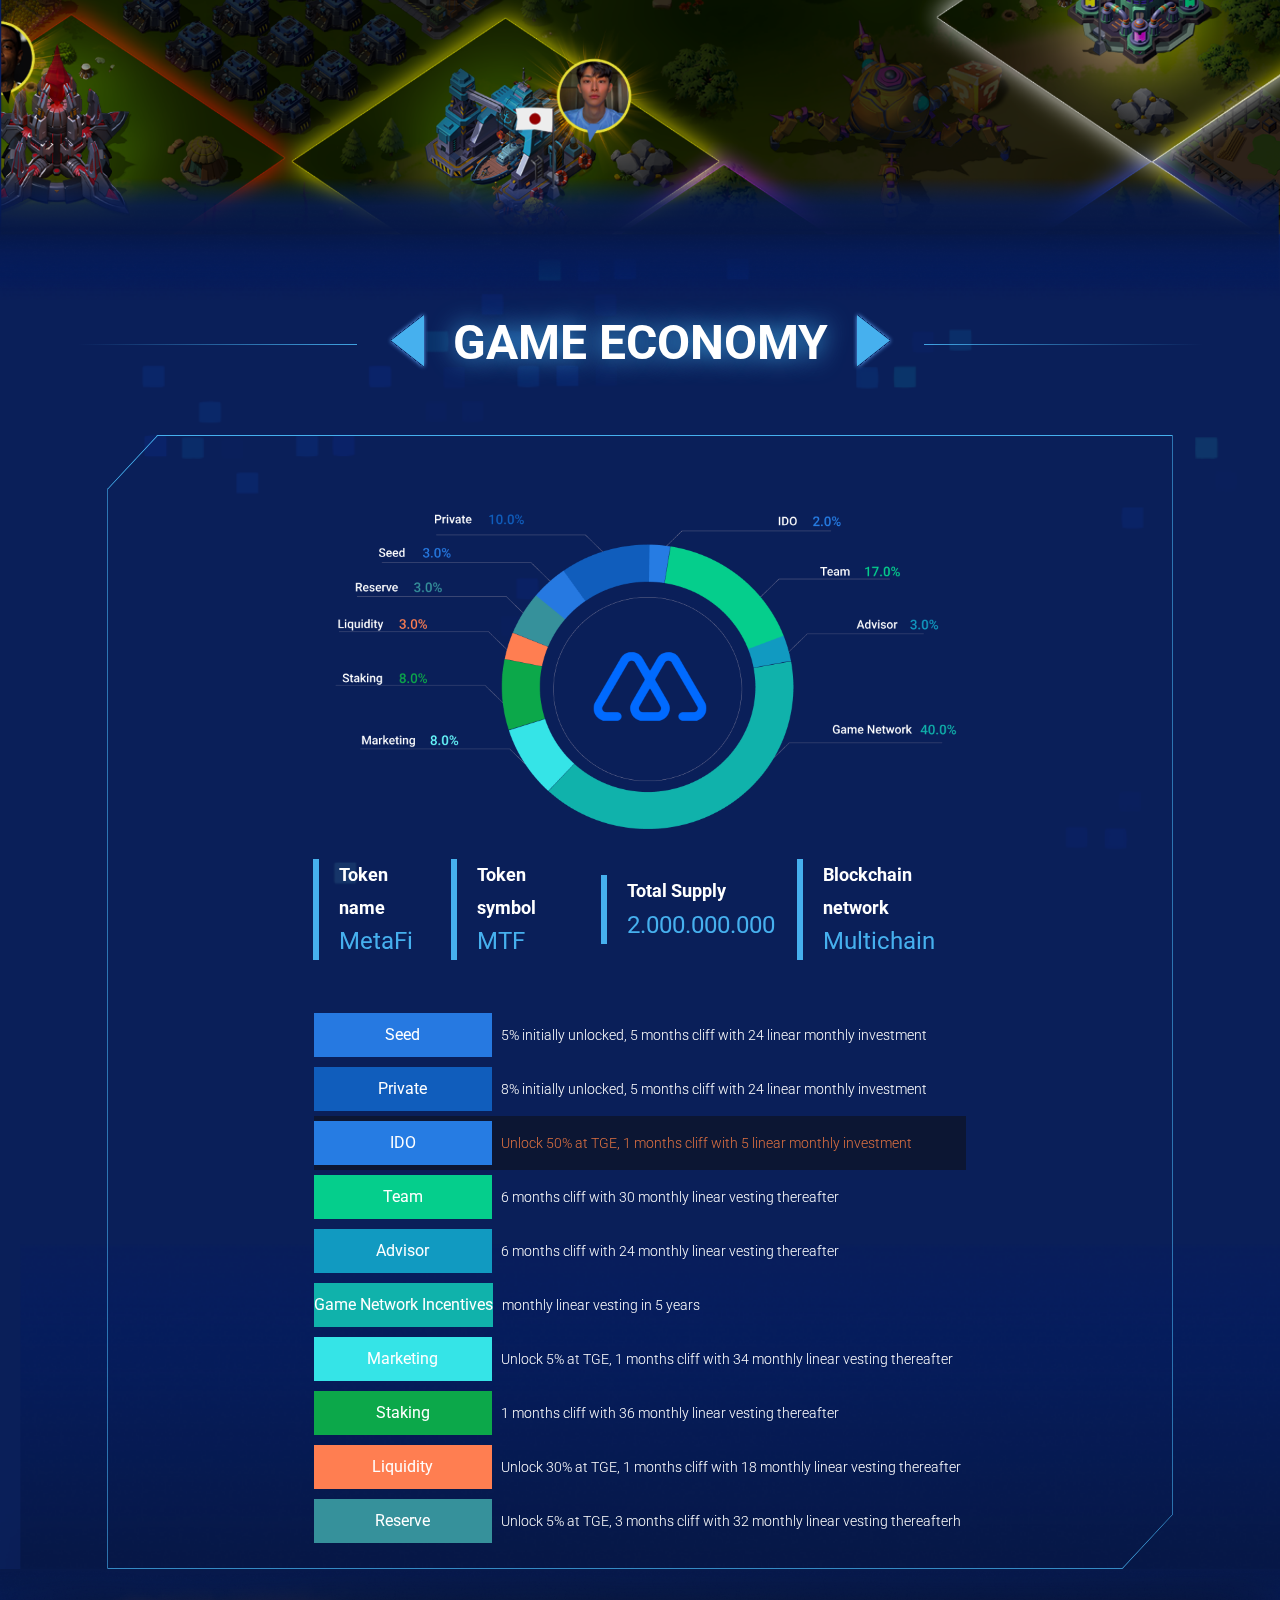
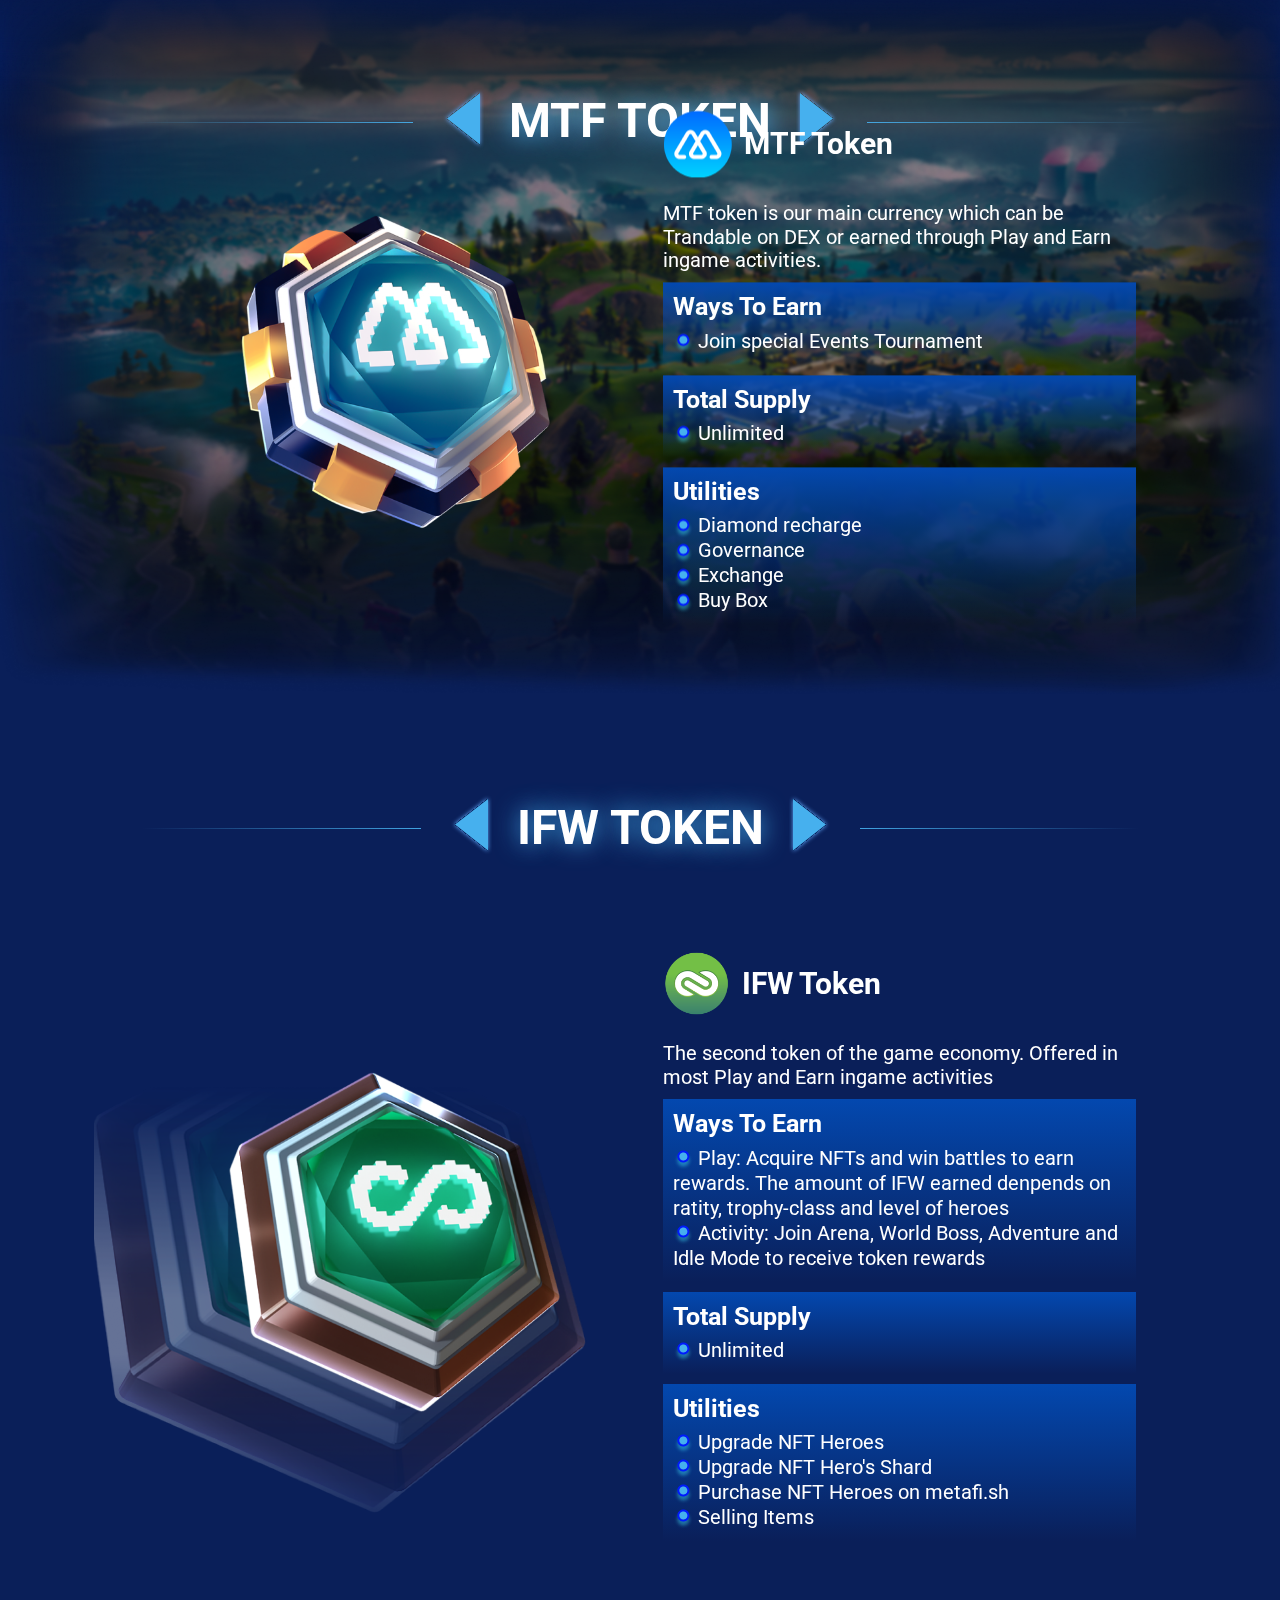
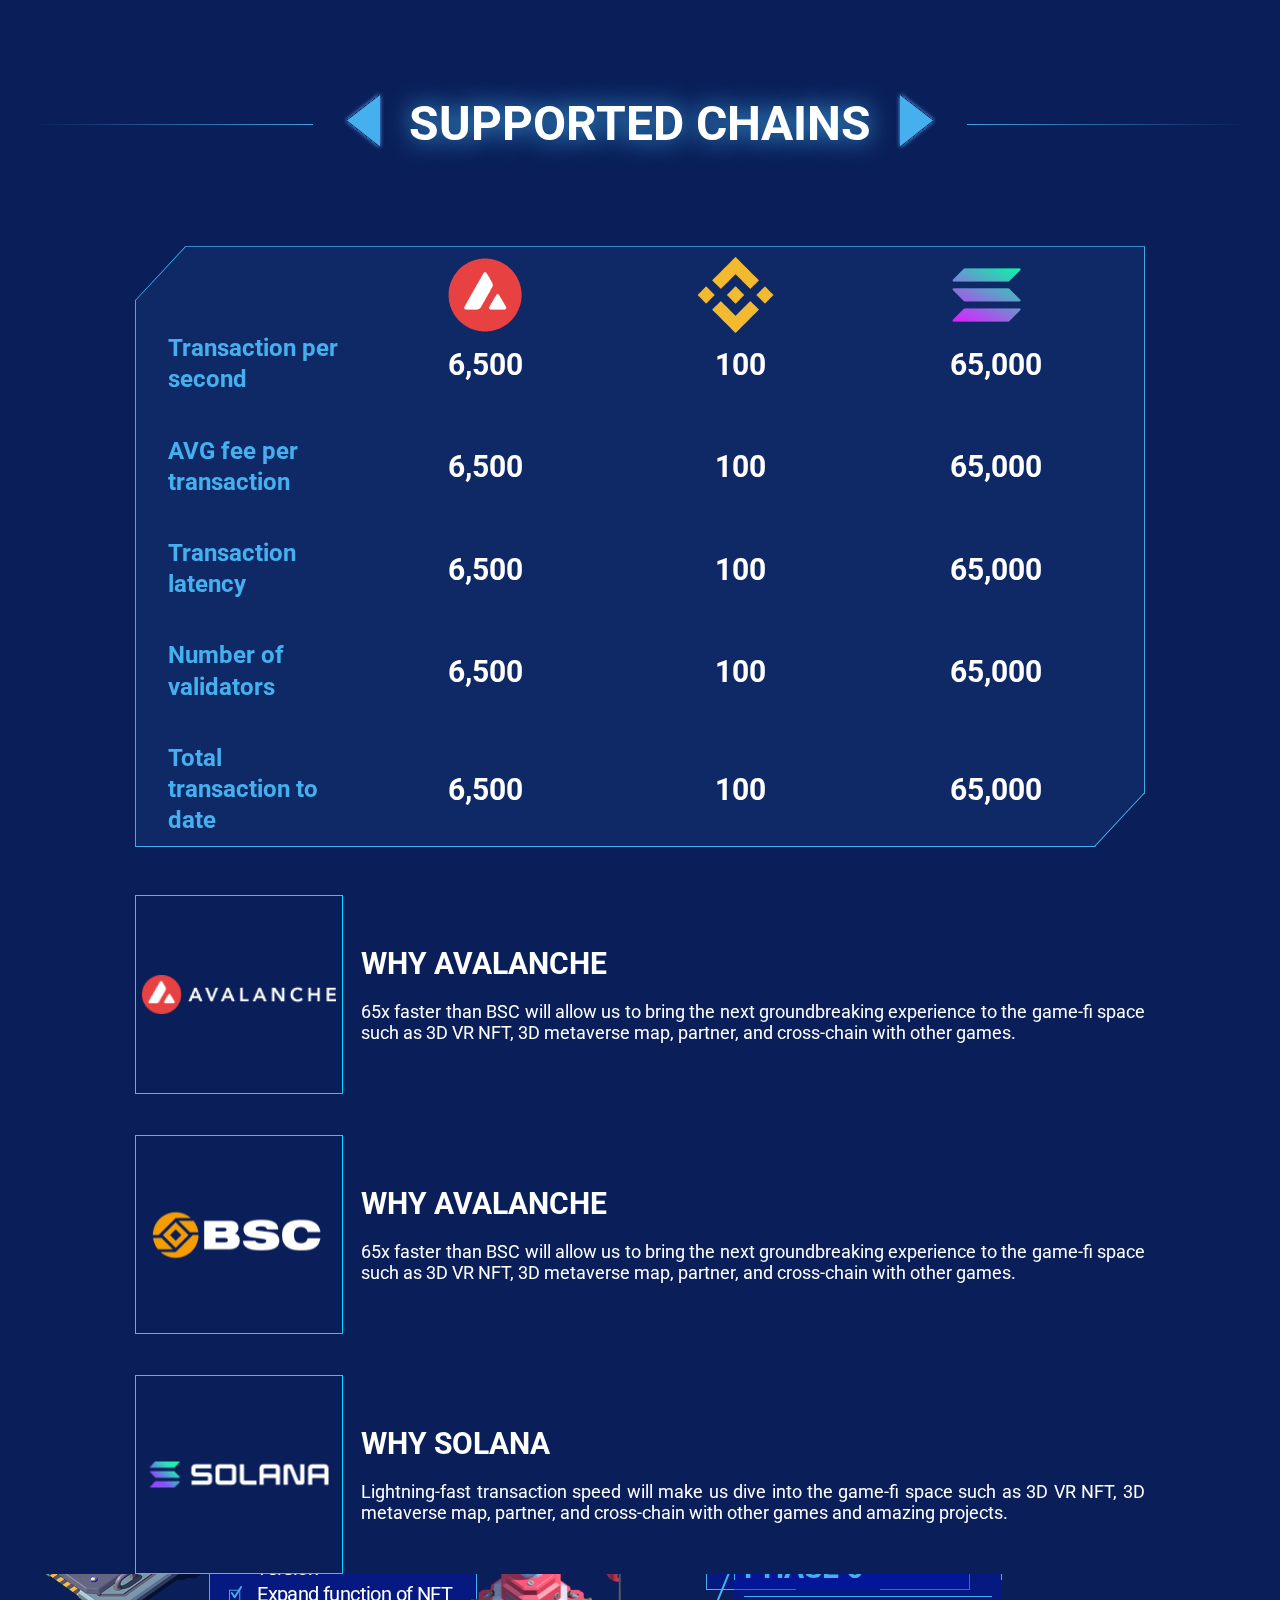
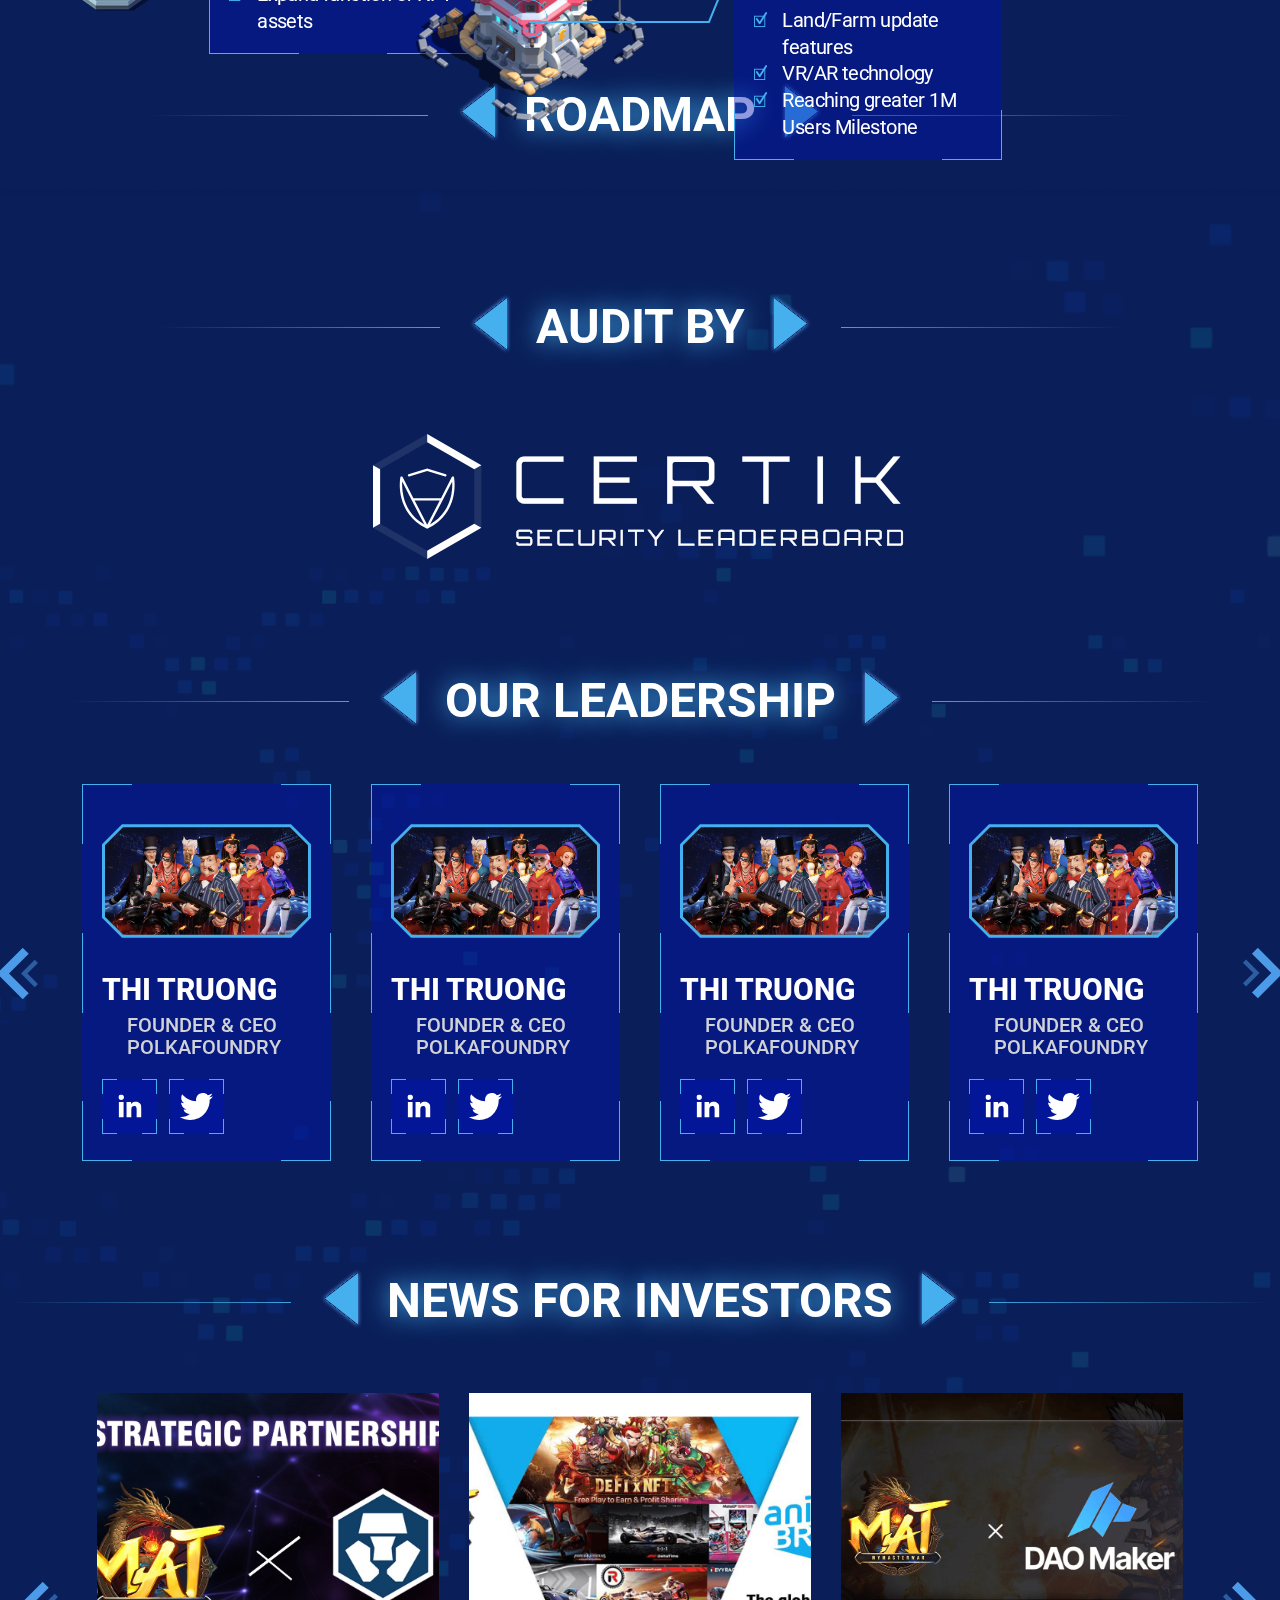
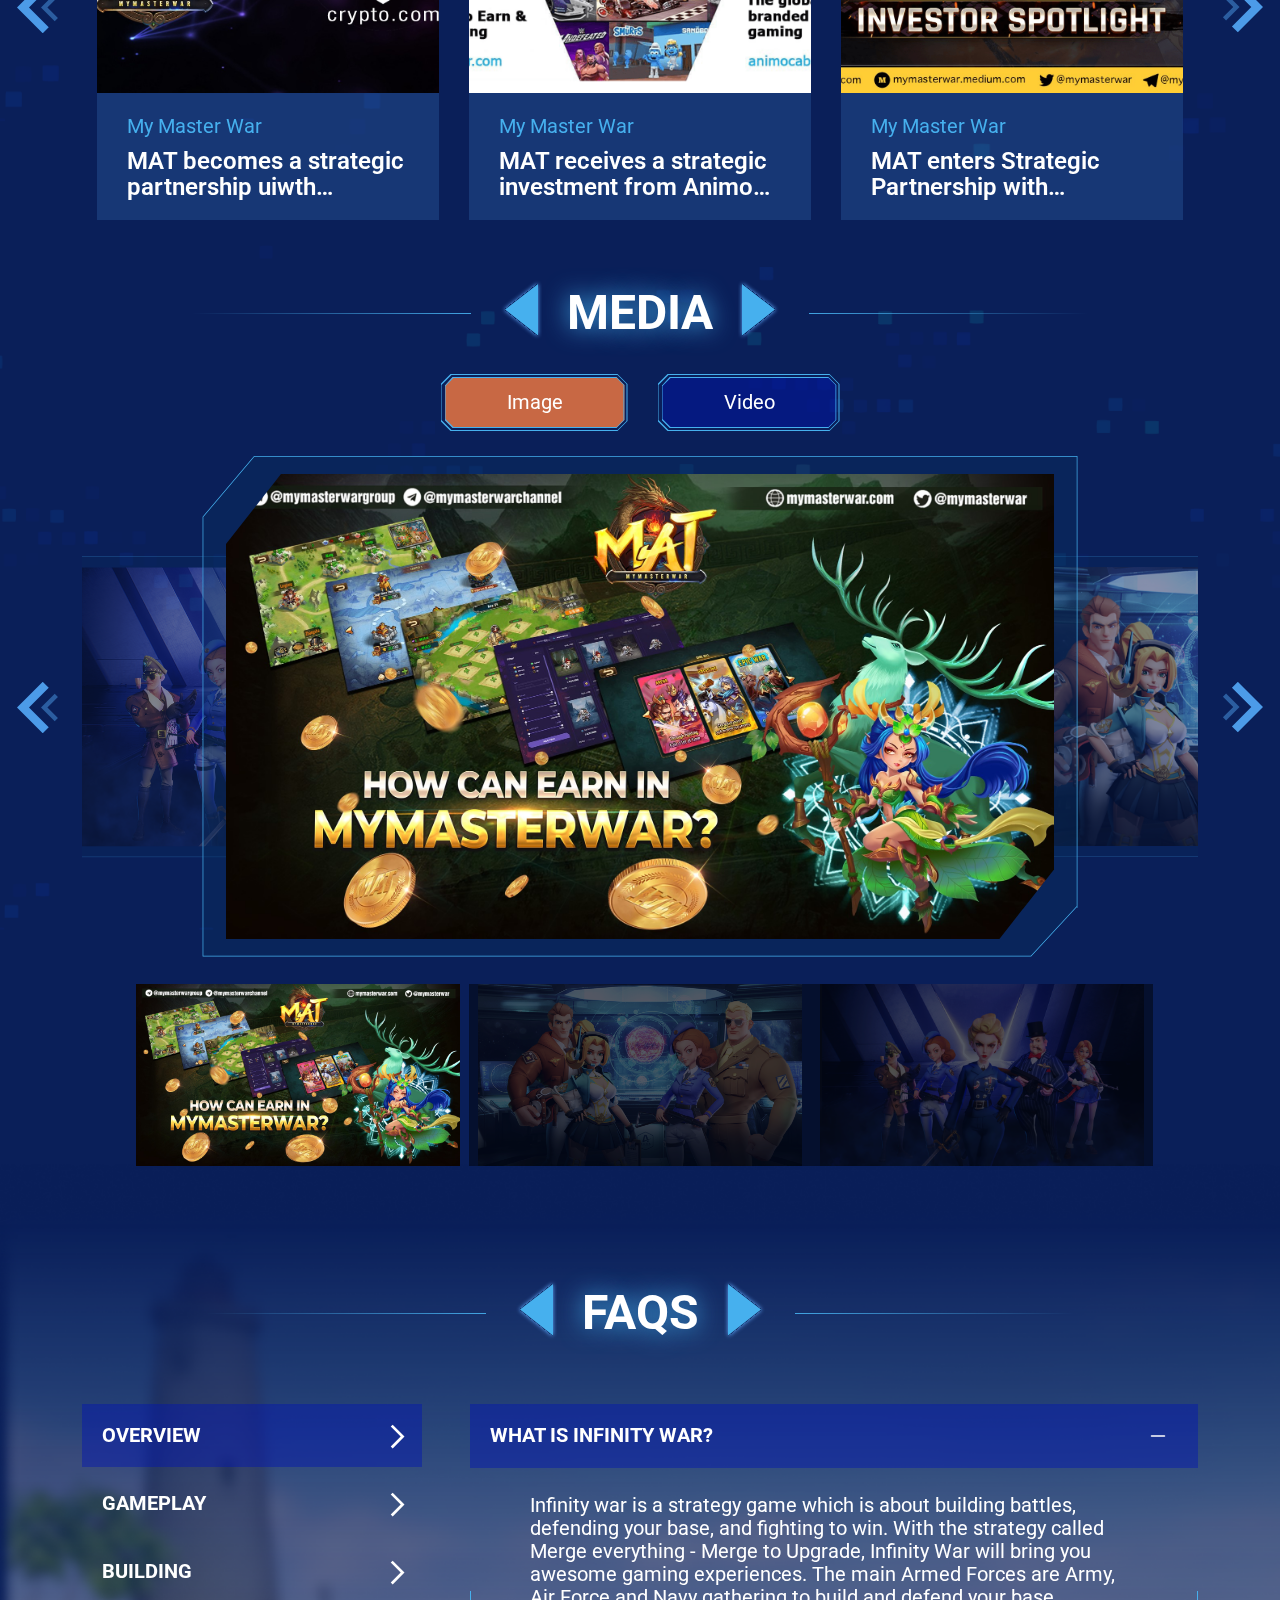
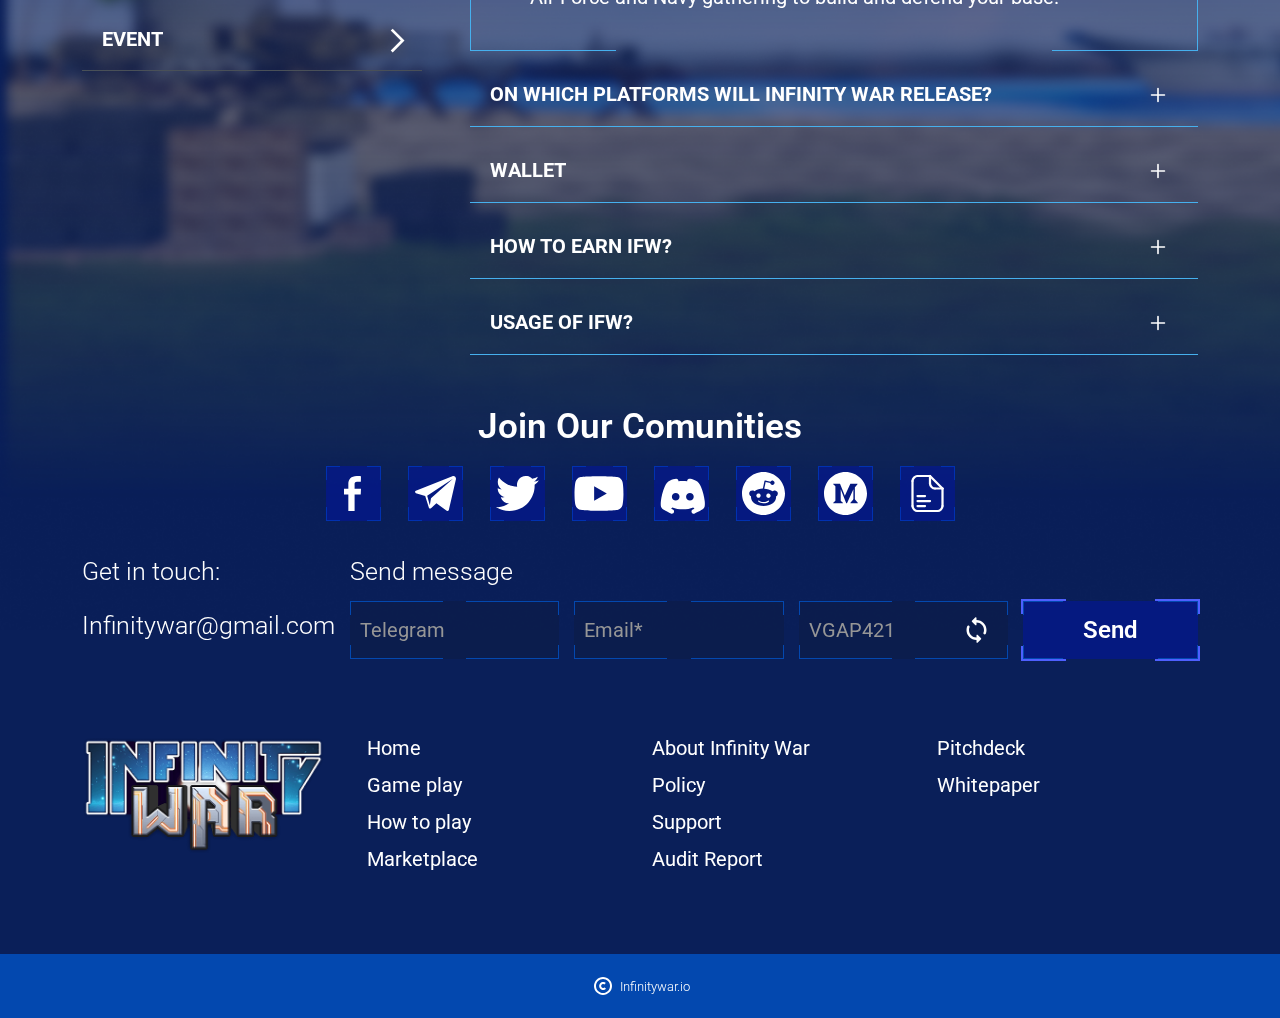
==== commit ec088940: "Merge branch 'master' into deploy_k8s" ====
--- a/website/index.html
+++ b/website/index.html
@@ -2128,10 +2128,10 @@
           >
             <div class="iw-media-slide">
               <div class="slide-item">
-                <img src="assets/images/slide-image-1.png" alt="" />
+                <img src="assets/images/slide-image-thumb-1.png" alt="" />
               </div>
               <div class="slide-item">
-                <img src="assets/images/slide-image-1.png" alt="" />
+                <img src="assets/images/news.png" alt="" />
               </div>
               <div class="slide-item">
                 <img src="assets/images/slide-image-1.png" alt="" />
@@ -2145,13 +2145,13 @@
                 <img src="assets/images/slide-image-thumb-1.png" alt="" />
               </div>
               <div class="slide-nav-item">
-                <img src="assets/images/slide-image-thumb-1.png" alt="" />
+                <img src="assets/images/news.png" alt="" />
               </div>
               <div class="slide-nav-item">
-                <img src="assets/images/slide-image-thumb-1.png" alt="" />
+                <img src="assets/images/slide-image-1.png" alt="" />
               </div>
               <div class="slide-nav-item">
-                <img src="assets/images/slide-image-thumb-1.png" alt="" />
+                <img src="assets/images/slide-image-1.png" alt="" />
               </div>
             </div>
           </div>
@@ -2162,7 +2162,16 @@
             aria-labelledby="video-tab"
             tabindex="0"
           >
-            ...
+           <div class="media-video">
+            <iframe 
+              src="https://www.youtube.com/embed/kNIDk5dQsJU" 
+              title="Infinity War Trailer" 
+              frameborder="0" 
+              allow="accelerometer; autoplay; clipboard-write; encrypted-media; gyroscope; picture-in-picture; web-share" 
+              referrerpolicy="strict-origin-when-cross-origin" 
+              allowfullscreen>
+            </iframe>
+           </div>
           </div>
         </div>
       </div>
--- a/website/assets/css/style.css
+++ b/website/assets/css/style.css
@@ -3054,7 +3054,7 @@
   padding: 10px;
 }
 .iw-media .iw-media-slide .slide-item {
-  padding: 18px;
+  padding: 18px 44px 18px 44px;
   background-image: url(../images/media-slide-border.svg);
   background-size: 100% 100%;
 }
@@ -3121,6 +3121,17 @@
 }
 .iw-media .iw-media-slide-nav .slide-nav-item.slick-current::after {
   opacity: 0;
+}
+
+.media-video iframe {
+  width: 100%;
+  height: 560px;
+  border-radius: 15px;
+}
+@media (max-width: 767px) {
+  .media-video iframe {
+    height: 300px;
+  }
 }
 
 .iw-faqs {
